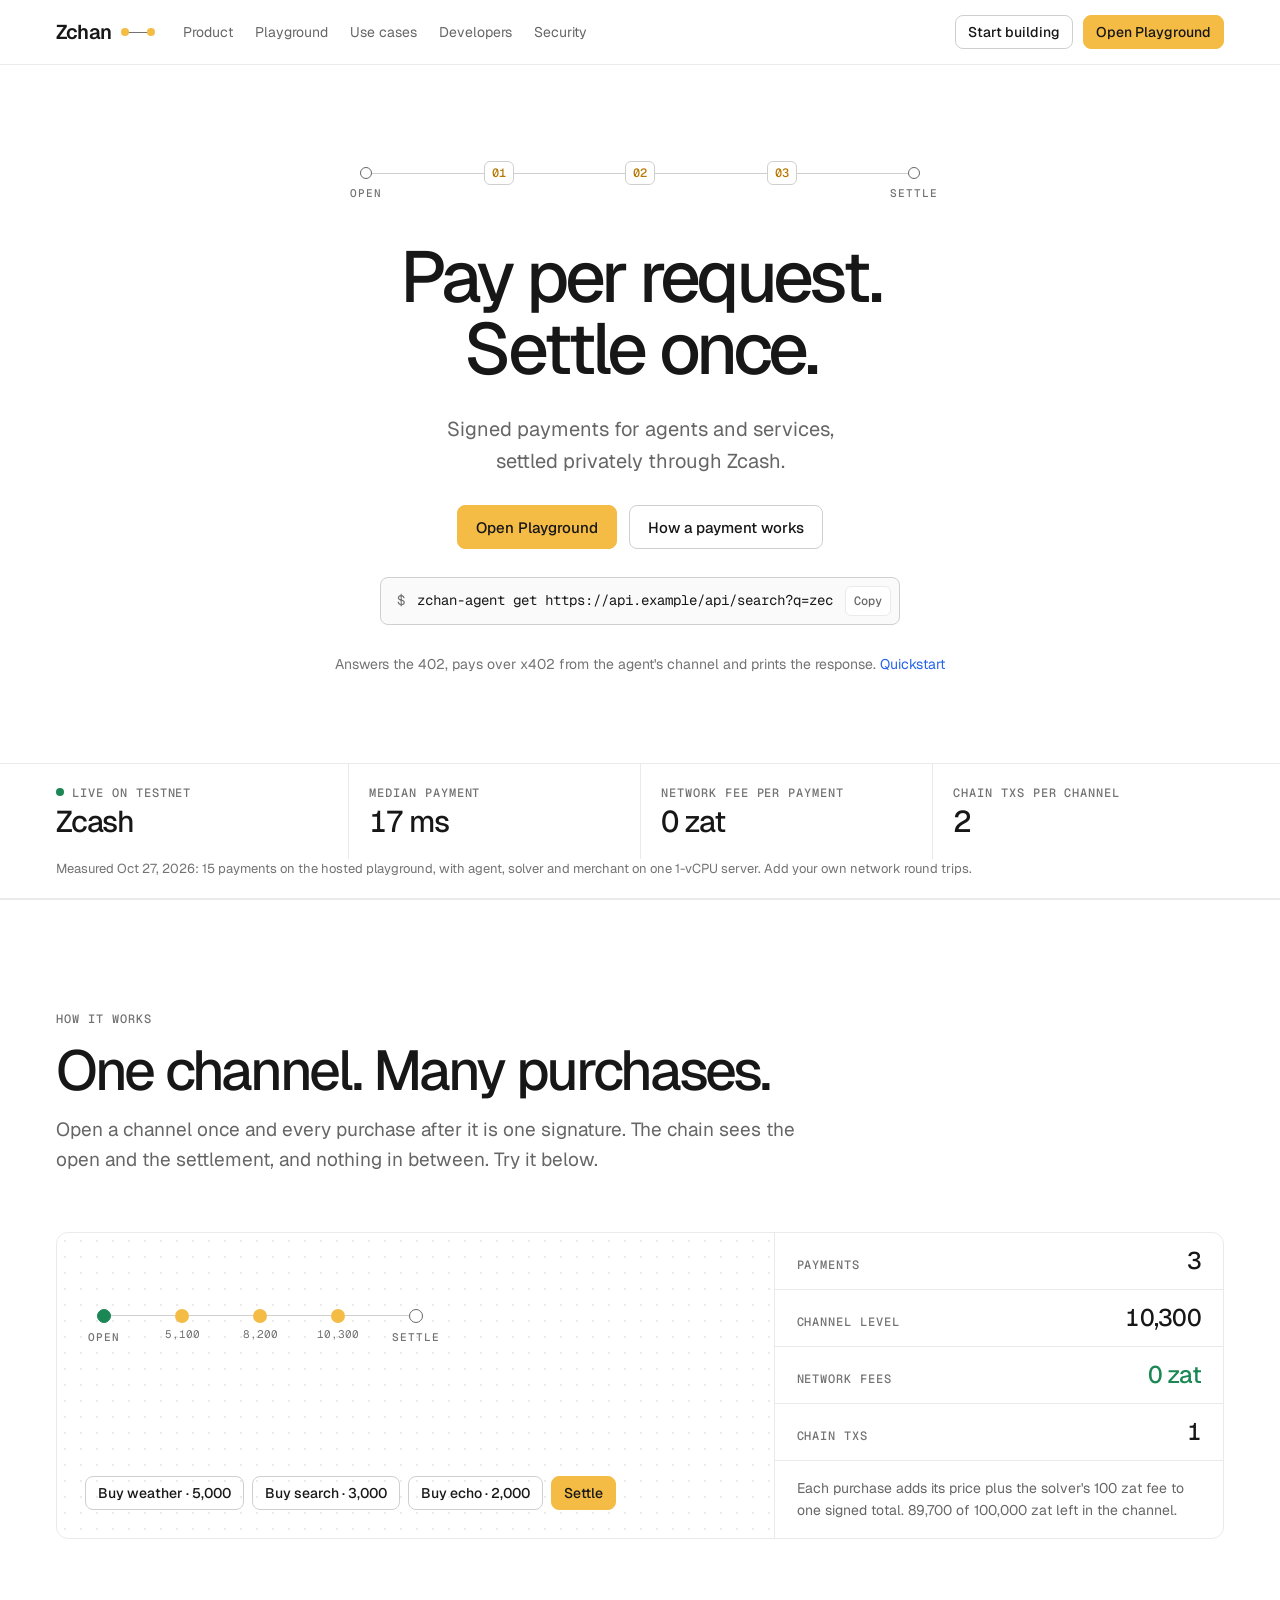
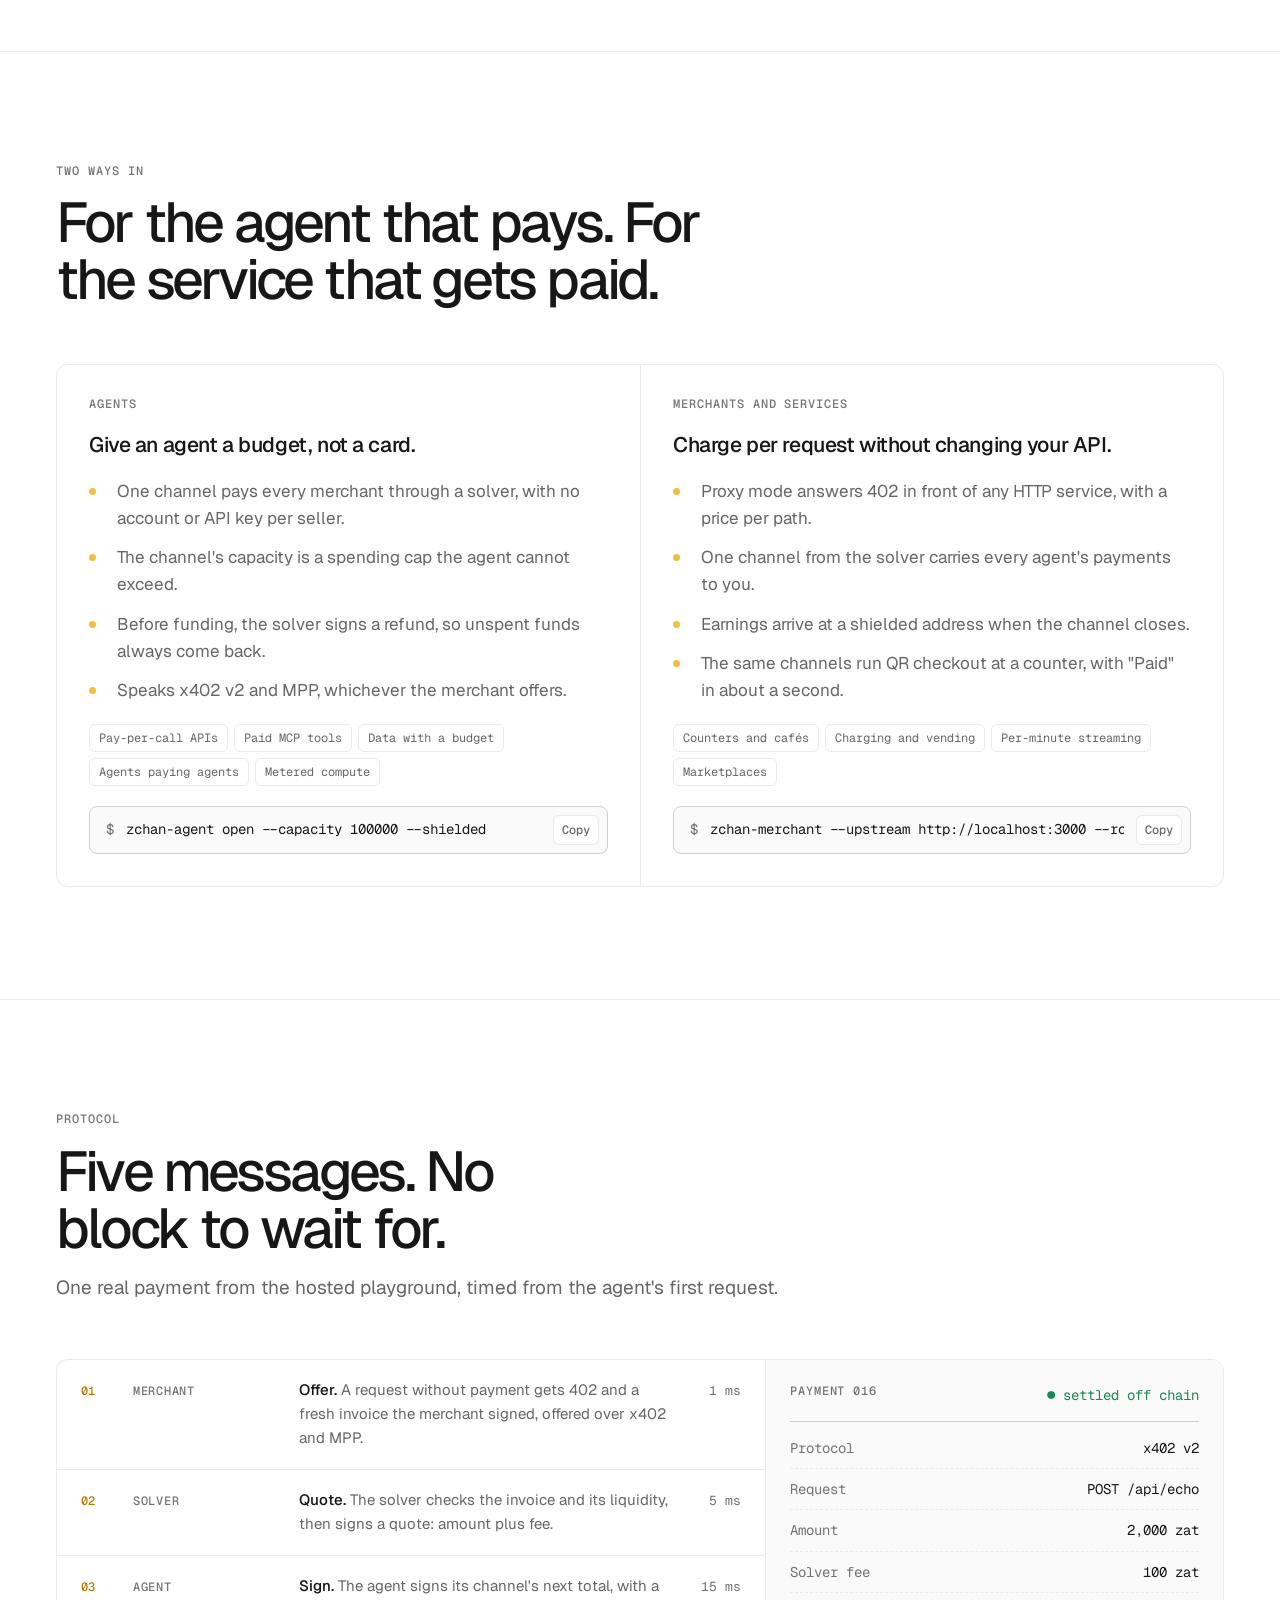
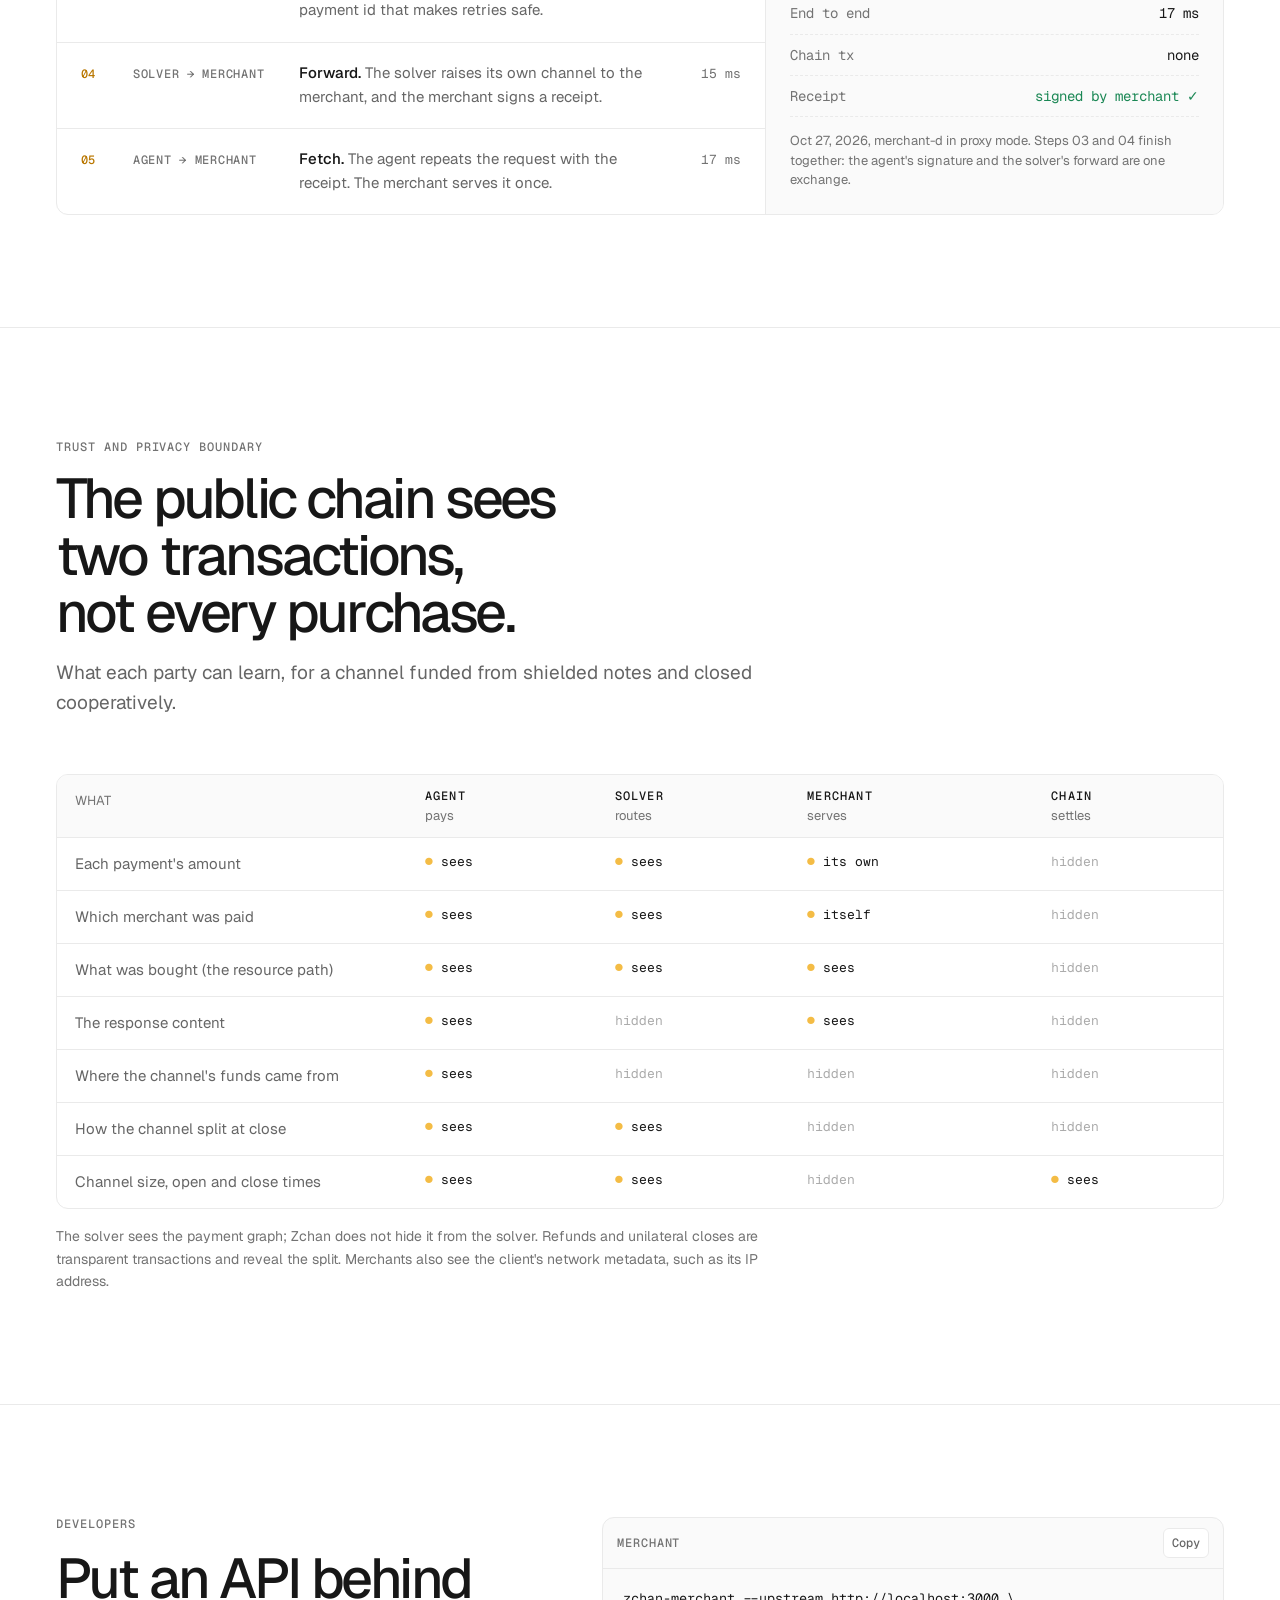
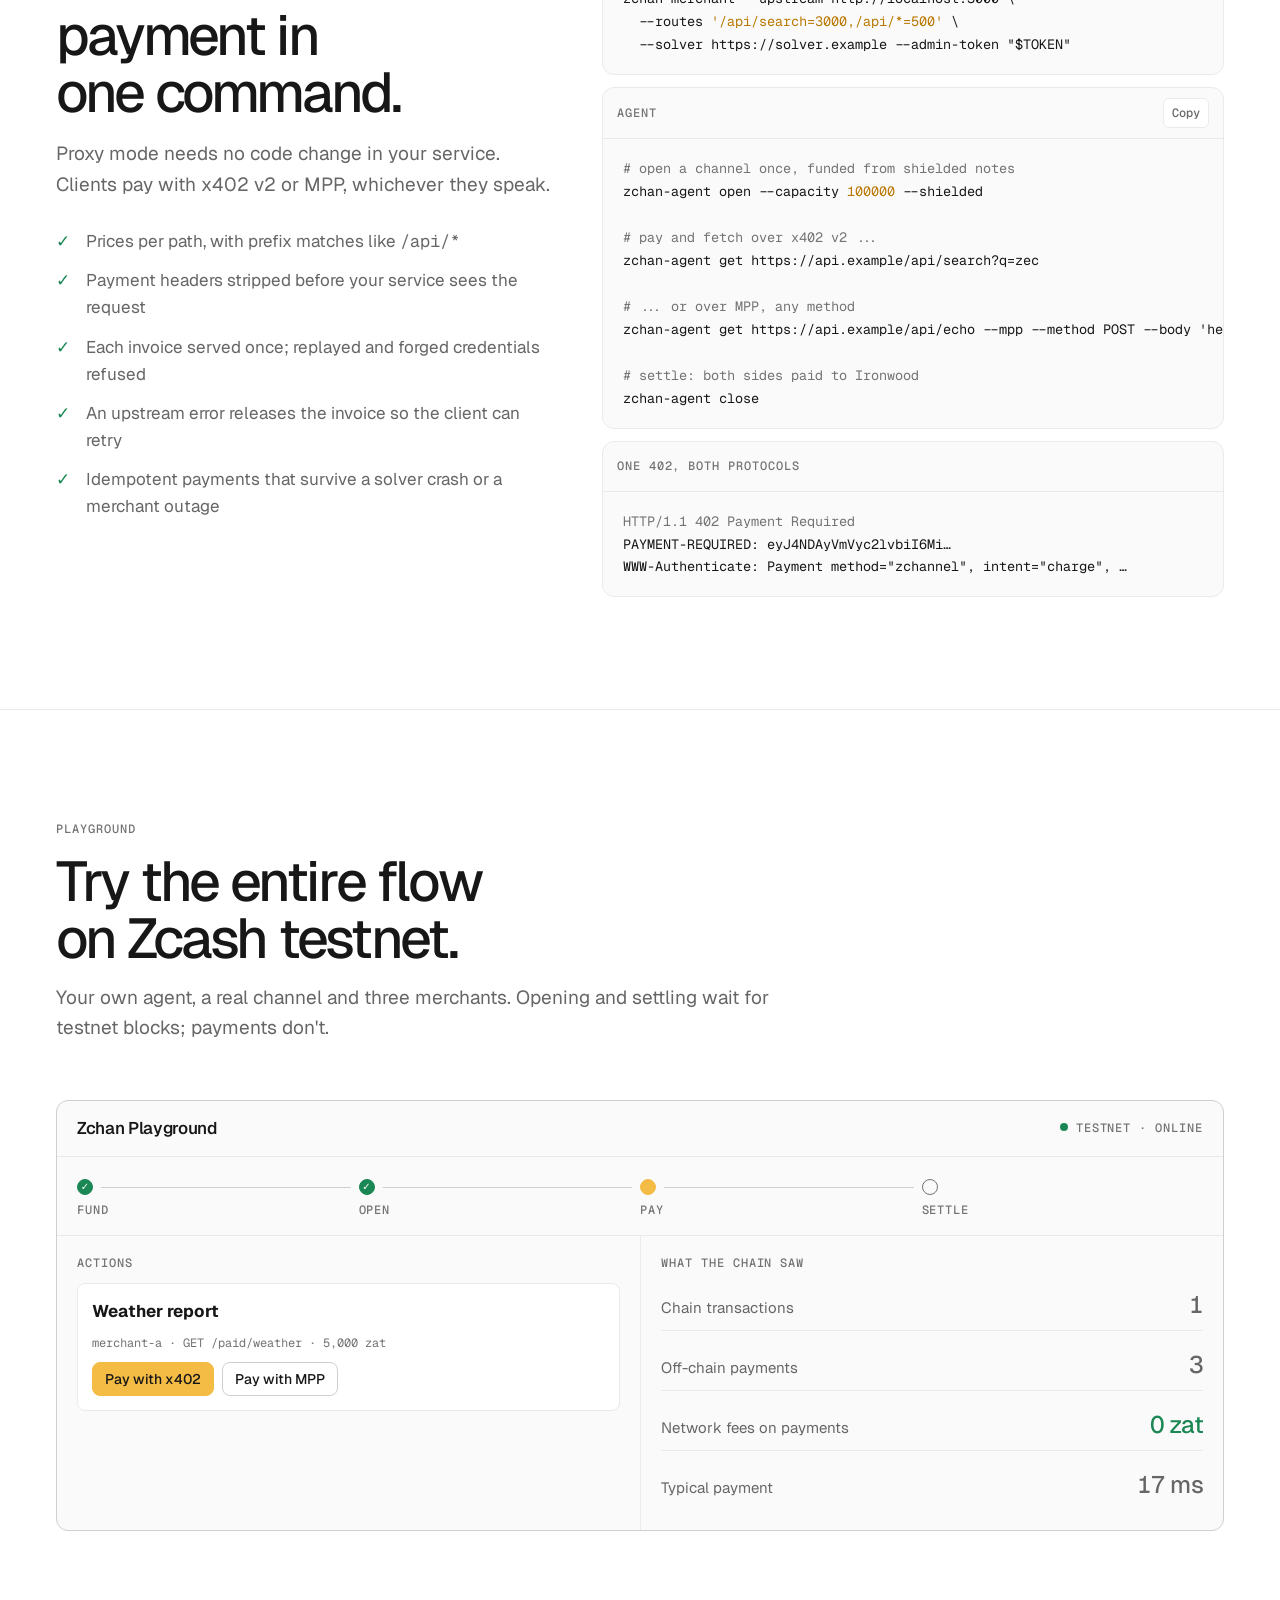
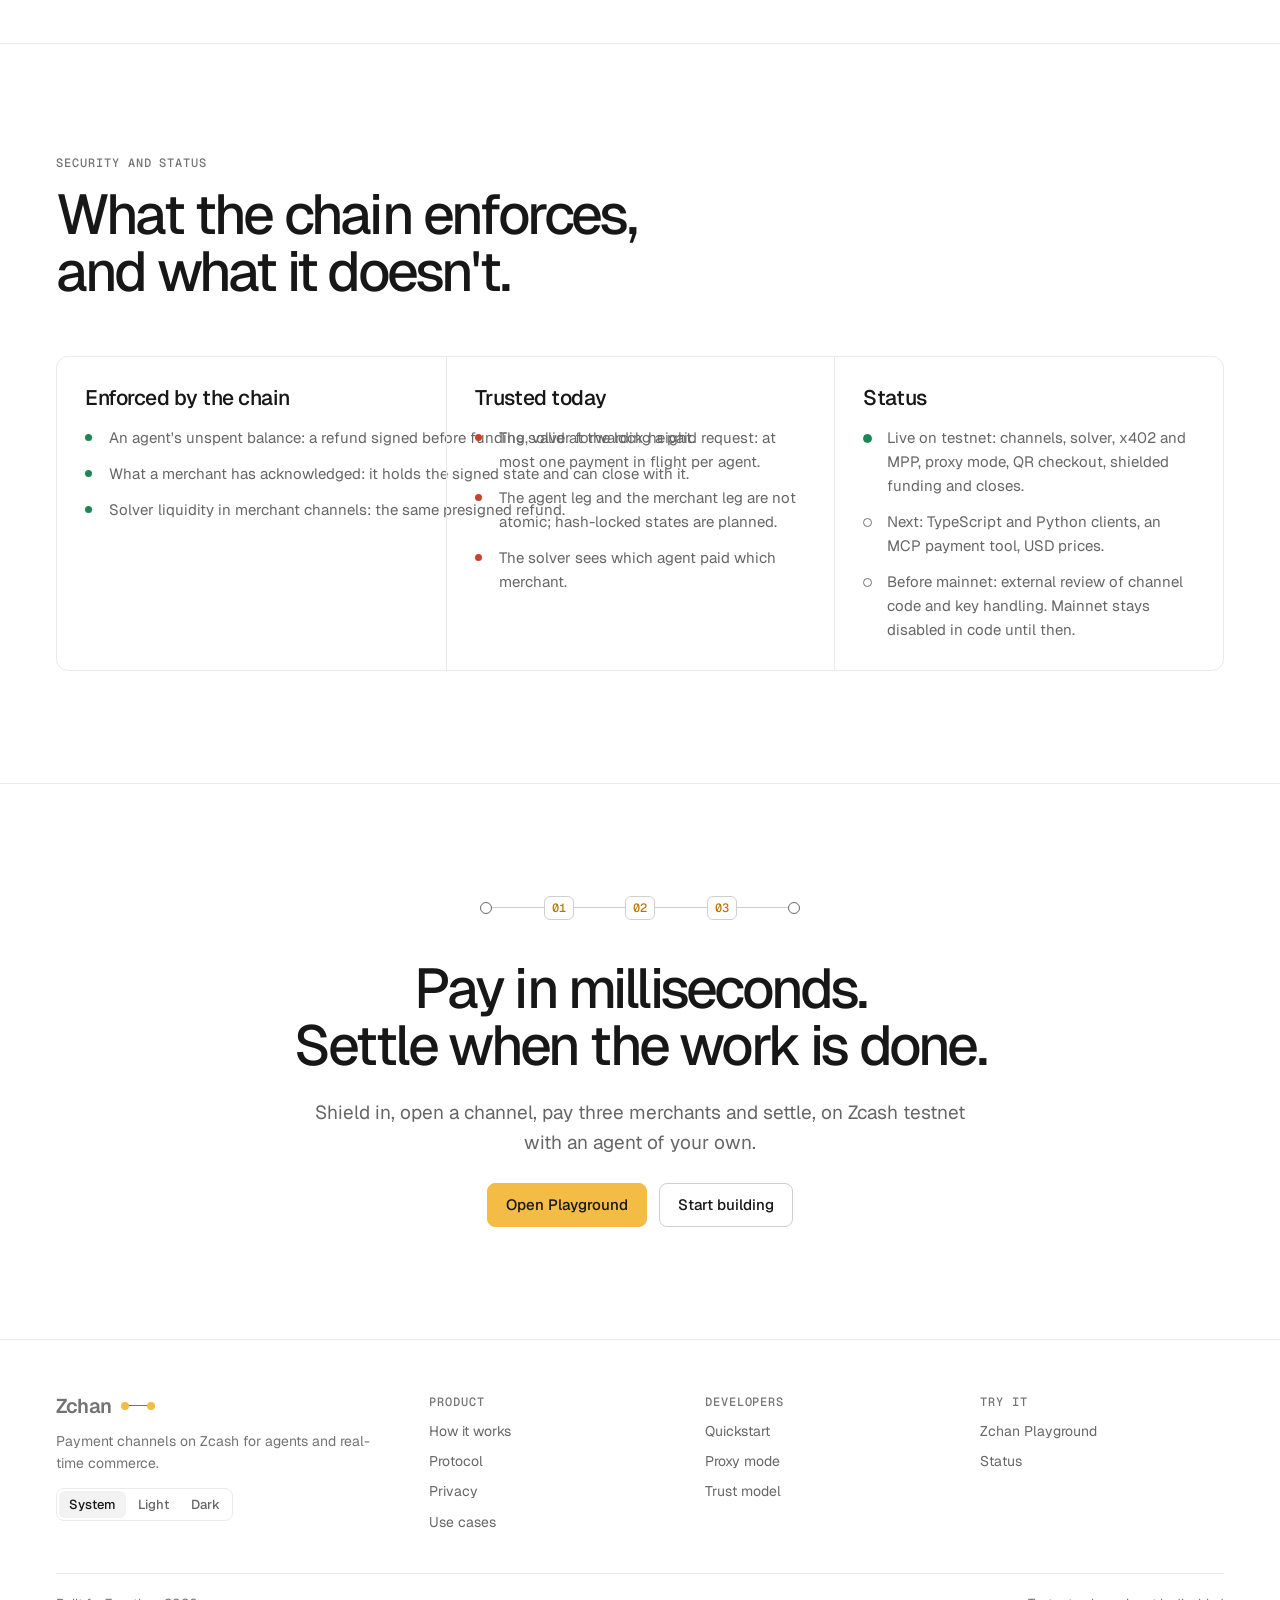
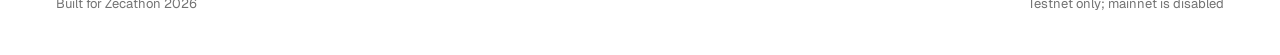
==== site/index.html @ 539d6580 "Visual System v2 for the landing page and the playground Monochrome ground with Geist and Geist Mono" ====
<!doctype html>
<html lang="en">
<meta charset="utf-8">
<meta name="viewport" content="width=device-width,initial-scale=1,viewport-fit=cover">
<title>Zchan</title>
<meta name="claude:viewport-fit-sides" content="cover">
<meta name="description" content="Zchan: signed payments for agents and services, settled privately through Zcash. Pay per request, settle once.">
<link rel="icon" href="data:image/svg+xml,%3Csvg xmlns='http://www.w3.org/2000/svg' viewBox='0 0 24 24'%3E%3Crect width='24' height='24' rx='5' fill='%23000'/%3E%3Cpath d='M5 6h14L5 18h14' fill='none' stroke='%23EDEDED' stroke-width='1.6' stroke-linejoin='round'/%3E%3Ccircle cx='5' cy='6' r='2.2' fill='%23F4BC45'/%3E%3Ccircle cx='19' cy='18' r='2.2' fill='%23F4BC45'/%3E%3C/svg%3E">
<link rel="preconnect" href="https://fonts.googleapis.com">
<link rel="preconnect" href="https://fonts.gstatic.com" crossorigin>
<link rel="stylesheet" href="https://fonts.googleapis.com/css2?family=Geist:wght@300..700&family=Geist+Mono:wght@400;500&display=swap">
<style>
/* Layout: one centered 1200px column on a 1px grid. Sections are connected bordered
   grids, not floating cards; the state rail (open, signed states, settle) recurs as
   the product graphic. Monochrome ground; gold marks signed states and the one action. */
:root {
  --bg: #000000; --raise: #0A0A0A; --card: #1F1F1F;
  --line: rgba(255,255,255,.14); --line-hi: rgba(255,255,255,.25);
  --fg: #EDEDED; --fg2: #A1A1A1; --fg3: #878787;
  --gold: #F4BC45; --gold-text: #F4BC45; --on-gold: #000000;
  --mint: #62D5A0; --blue: #4D8DFF; --coral: #F27D68;
  --sans: "Geist", ui-sans-serif, system-ui, -apple-system, "Segoe UI", sans-serif;
  --mono: "Geist Mono", ui-monospace, "SF Mono", Menlo, Consolas, monospace;
  color-scheme: dark;
}
@media (prefers-color-scheme: light) {
  :root:not([data-theme="dark"]) {
    --bg: #FFFFFF; --raise: #FAFAFA; --card: #F2F2F2; --line: #EAEAEA; --line-hi: #CFCFCF;
    --fg: #171717; --fg2: #666666; --fg3: #737373;
    --gold: #F4BC45; --gold-text: #B97700; --on-gold: #171717;
    --mint: #1A8754; --blue: #2563EB; --coral: #C8432B;
    color-scheme: light;
  }
}
:root[data-theme="light"] {
  --bg: #FFFFFF; --raise: #FAFAFA; --card: #F2F2F2; --line: #EAEAEA; --line-hi: #CFCFCF;
  --fg: #171717; --fg2: #666666; --fg3: #737373;
  --gold: #F4BC45; --gold-text: #B97700; --on-gold: #171717;
  --mint: #1A8754; --blue: #2563EB; --coral: #C8432B;
  color-scheme: light;
}

* { box-sizing: border-box; }
body { margin: 0; background: var(--bg); color: var(--fg); font: 17px/1.6 var(--sans); -webkit-font-smoothing: antialiased; }
body::before { content: ""; position: fixed; inset: 0 0 auto; height: env(safe-area-inset-top, 0px); z-index: 10; background: var(--bg); }
a { color: inherit; }
a:focus-visible, button:focus-visible, summary:focus-visible, [tabindex]:focus-visible { outline: 2px solid var(--blue); outline-offset: 2px; border-radius: 6px; }
p { margin: 0; }
h1, h2, h3 { margin: 0; font-weight: 480; text-wrap: balance; }
h1 { font-size: clamp(44px, 7.2vw, 72px); line-height: 1; letter-spacing: -0.055em; }
h2 { font-size: clamp(34px, 5vw, 56px); line-height: 1.02; letter-spacing: -0.05em; }
h3 { font-size: 21px; line-height: 1.25; letter-spacing: -0.02em; font-weight: 520; }
code { font-family: var(--mono); }
.label { font: 500 12px/1.2 var(--mono); letter-spacing: 0.08em; text-transform: uppercase; color: var(--fg3); }
.wrap { max-width: 1200px; margin: 0 auto; padding-left: max(16px, env(safe-area-inset-left, 0px)); padding-right: max(16px, env(safe-area-inset-right, 0px)); }
section { border-top: 1px solid var(--line); }
.band { padding-block: 112px; }
.head { display: grid; grid-template-columns: minmax(0, 1fr); gap: 16px; max-width: 760px; margin-bottom: 56px; }
.head p { color: var(--fg2); font-size: 19px; max-width: 62ch; }

/* Buttons */
.btn { display: inline-flex; align-items: center; justify-content: center; gap: 8px; height: 44px; padding: 0 18px; border-radius: 8px; border: 1px solid var(--line-hi); background: transparent; color: var(--fg); font: 500 15px/1 var(--sans); text-decoration: none; cursor: pointer; transition: border-color .12s, background-color .12s; white-space: nowrap; }
.btn:hover { border-color: var(--fg3); background: var(--raise); }
.btn:disabled { opacity: .4; cursor: not-allowed; }
.btn.primary { background: var(--gold); border-color: var(--gold); color: var(--on-gold); }
.btn.primary:hover { filter: brightness(1.06); background: var(--gold); }
.btn.sm { height: 34px; padding: 0 12px; font-size: 14px; }

/* Header */
header.top { position: sticky; top: env(safe-area-inset-top, 0px); z-index: 20; background: color-mix(in srgb, var(--bg) 88%, transparent); backdrop-filter: saturate(1.4) blur(10px); -webkit-backdrop-filter: saturate(1.4) blur(10px); border-bottom: 1px solid var(--line); }
header.top .wrap { display: flex; align-items: center; gap: 28px; height: 64px; }
.mark { display: inline-flex; align-items: center; gap: 10px; text-decoration: none; }
.mark b { font: 600 20px/1 var(--sans); letter-spacing: -0.04em; }
.glyph { display: inline-block; width: 34px; height: 10px; position: relative; }
.glyph::before { content: ""; position: absolute; left: 4px; right: 4px; top: 4.5px; height: 1px; background: var(--fg3); }
.glyph::after { content: ""; position: absolute; left: 0; top: 1px; width: 8px; height: 8px; border-radius: 50%; background: var(--gold); box-shadow: 26px 0 0 var(--gold); }
nav.links { display: flex; gap: 22px; font-size: 14px; }
nav.links a { color: var(--fg2); text-decoration: none; transition: color .12s; }
nav.links a:hover { color: var(--fg); }
.top .right { margin-left: auto; display: flex; gap: 10px; align-items: center; }
details.menu { display: none; position: relative; }
details.menu summary { list-style: none; cursor: pointer; height: 34px; padding: 0 12px; border: 1px solid var(--line-hi); border-radius: 8px; display: flex; align-items: center; font-size: 14px; }
details.menu summary::-webkit-details-marker { display: none; }
details.menu .panel { position: absolute; right: 0; top: 42px; width: min(260px, calc(100vw - 32px)); background: var(--raise); border: 1px solid var(--line-hi); border-radius: 12px; padding: 8px; display: grid; }
details.menu .panel a { padding: 10px 12px; border-radius: 6px; text-decoration: none; color: var(--fg); font-size: 15px; }
details.menu .panel a:hover { background: var(--card); }

/* State rail: the product graphic */
.rail { display: flex; align-items: center; width: 100%; max-width: 560px; margin: 0 auto; }
.rail .end { position: relative; width: 12px; height: 12px; flex: none; border-radius: 50%; border: 1px solid var(--fg2); background: var(--bg); }
.rail .end span { position: absolute; top: 20px; left: 50%; transform: translateX(-50%); font: 500 11px/1 var(--mono); letter-spacing: .1em; color: var(--fg3); }
.rail .seg { flex: 1; height: 1px; background: var(--line-hi); }
.rail .st { flex: none; font: 500 12px/1 var(--mono); color: var(--gold-text); border: 1px solid var(--line-hi); border-radius: 6px; padding: 5px 7px; background: var(--bg); }
.rail.live .st { animation: lit 3.6s infinite; }
.rail.live .st:nth-of-type(2) { animation-delay: .6s; }
.rail.live .st:nth-of-type(3) { animation-delay: 1.2s; }
@keyframes lit {
  0%, 4% { color: var(--fg3); border-color: var(--line); background: var(--bg); }
  9%, 22% { color: var(--on-gold); border-color: var(--gold); background: var(--gold); }
  32%, 100% { color: var(--gold-text); border-color: var(--line-hi); background: var(--bg); }
}

/* Hero */
.hero { border-top: 0; padding-block: 96px 88px; text-align: center; }
.hero .wrap { display: grid; grid-template-columns: minmax(0, 1fr); gap: 28px; justify-items: center; }
.hero .rail { margin-bottom: 28px; }
.hero .sub { font-size: 20px; color: var(--fg2); max-width: 34ch; }
.cta { display: flex; gap: 12px; flex-wrap: wrap; justify-content: center; }
.cmd { display: flex; align-items: center; gap: 12px; max-width: 100%; min-width: 0; border: 1px solid var(--line-hi); border-radius: 8px; padding: 8px 8px 8px 16px; background: var(--raise); font: 14px/1.4 var(--mono); }
.cmd .p { color: var(--fg3); }
.cmd code { overflow-x: auto; white-space: nowrap; min-width: 0; flex: 1; text-align: left; scrollbar-width: none; }
.copy { flex: none; height: 30px; min-width: 30px; padding: 0 8px; border-radius: 6px; border: 1px solid var(--line); background: var(--bg); color: var(--fg2); font: 500 12px/1 var(--mono); cursor: pointer; transition: color .12s, border-color .12s; }
.copy:hover { color: var(--fg); border-color: var(--line-hi); }
.copy.done { color: var(--mint); border-color: var(--mint); }
.cmd-note { font-size: 14px; color: var(--fg3); }
.cmd-note a { color: var(--blue); text-decoration: none; }

/* Evidence strip */
.evidence { border-top: 1px solid var(--line); border-bottom: 1px solid var(--line); }
.evidence .grid { display: grid; grid-template-columns: repeat(4, minmax(0, 1fr)); }
.evidence .cell { padding: 22px 20px; border-left: 1px solid var(--line); display: grid; gap: 6px; align-content: start; }
.evidence .cell:first-child { border-left: 0; padding-left: 0; }
.evidence .v { font: 480 30px/1 var(--sans); letter-spacing: -0.04em; font-variant-numeric: tabular-nums; }
.dot { display: inline-block; width: 8px; height: 8px; border-radius: 50%; background: var(--mint); margin-right: 8px; vertical-align: 1px; }
.evidence .foot { font-size: 13px; color: var(--fg3); padding-block: 0 18px; }

/* One channel. Many purchases. */
.lab { display: grid; grid-template-columns: minmax(0, 1.6fr) minmax(0, 1fr); border: 1px solid var(--line); border-radius: 12px; overflow: hidden; }
.lab .stage { padding: 28px; display: grid; grid-template-columns: minmax(0, 1fr); gap: 24px; align-content: space-between; border-right: 1px solid var(--line); min-width: 0; background-image: radial-gradient(var(--line) 1px, transparent 1px); background-size: 16px 16px; }
.track { overflow-x: auto; padding: 48px 12px 56px; }
.chain { display: flex; align-items: center; min-width: max-content; }
.chain .end { position: relative; width: 14px; height: 14px; border-radius: 50%; border: 1px solid var(--fg2); background: var(--bg); flex: none; }
.chain .end.on { border-color: var(--mint); background: var(--mint); }
.chain .end small { position: absolute; top: 22px; left: 50%; transform: translateX(-50%); font: 500 11px/1 var(--mono); letter-spacing: .08em; color: var(--fg3); white-space: nowrap; }
.chain .seg { width: 64px; height: 1px; background: var(--line-hi); flex: none; transition: height .4s, background-color .4s; }
.chain .node { position: relative; flex: none; width: 14px; height: 14px; border-radius: 50%; background: var(--gold); animation: pop .18s ease-out; }
.chain .node small { position: absolute; top: 20px; left: 50%; transform: translateX(-50%); font: 11px/1 var(--mono); color: var(--fg3); white-space: nowrap; font-variant-numeric: tabular-nums; }
.chain.settled .node { background: var(--mint); width: 6px; height: 6px; }
.chain.settled .node small { display: none; }
.chain.settled .seg { width: 20px; height: 3px; background: var(--mint); }
@keyframes pop { from { transform: scale(.2); } to { transform: scale(1); } }
.buy { display: flex; gap: 8px; flex-wrap: wrap; }
.lab .side { display: grid; align-content: start; }
.stat { display: flex; justify-content: space-between; align-items: baseline; gap: 12px; padding: 16px 22px; border-bottom: 1px solid var(--line); }
.stat .v { font: 480 24px/1 var(--sans); letter-spacing: -0.03em; font-variant-numeric: tabular-nums; }
.stat .v.good { color: var(--mint); }
.lab .note { padding: 16px 22px; font-size: 14px; color: var(--fg2); }

/* Entry paths */
.paths { display: grid; grid-template-columns: repeat(2, minmax(0, 1fr)); border: 1px solid var(--line); border-radius: 12px; overflow: hidden; }
.path { padding: 32px; display: grid; grid-template-columns: minmax(0, 1fr); gap: 20px; align-content: start; min-width: 0; }
.path + .path { border-left: 1px solid var(--line); }
.path ul { margin: 0; padding: 0; list-style: none; display: grid; gap: 12px; color: var(--fg2); }
.path li { display: grid; grid-template-columns: 18px minmax(0, 1fr); gap: 10px; }
.path li::before { content: ""; width: 7px; height: 7px; margin-top: 10px; border-radius: 50%; background: var(--gold); }
.chips { display: flex; flex-wrap: wrap; gap: 6px; }
.chip { font: 12px/1 var(--mono); color: var(--fg2); border: 1px solid var(--line); border-radius: 6px; padding: 7px 9px; }
.cmd.block { width: 100%; }

/* Protocol */
.proto { display: grid; grid-template-columns: minmax(0, 1.55fr) minmax(0, 1fr); border: 1px solid var(--line); border-radius: 12px; overflow: hidden; }
.steps { display: grid; border-right: 1px solid var(--line); }
.step { display: grid; grid-template-columns: 36px 150px minmax(0, 1fr) 56px; gap: 16px; align-items: baseline; padding: 18px 24px; border-bottom: 1px solid var(--line); }
.step:last-child { border-bottom: 0; }
.step .n { font: 500 12px/1 var(--mono); color: var(--gold-text); }
.step .who { font: 500 12px/1.3 var(--mono); color: var(--fg3); text-transform: uppercase; letter-spacing: .06em; }
.step p { color: var(--fg2); font-size: 15px; }
.step p b { color: var(--fg); font-weight: 520; }
.step .t { font: 13px/1 var(--mono); color: var(--fg3); text-align: right; font-variant-numeric: tabular-nums; }
.proof { padding: 24px; display: grid; align-content: start; font-family: var(--mono); font-size: 14px; background: var(--raise); }
.proof .ph { display: flex; justify-content: space-between; gap: 12px; padding-bottom: 14px; border-bottom: 1px solid var(--line-hi); margin-bottom: 6px; }
.proof .r { display: flex; justify-content: space-between; gap: 16px; padding: 9px 0; border-bottom: 1px dashed var(--line); }
.proof .r span:first-child { color: var(--fg3); }
.proof .r span:last-child { text-align: right; }
.ok { color: var(--mint); }
.proof .cap { margin-top: 14px; font: 13px/1.5 var(--sans); color: var(--fg3); }

/* Trust boundary */
.boundary { overflow-x: auto; border: 1px solid var(--line); border-radius: 12px; }
.boundary table { width: 100%; min-width: 720px; border-collapse: collapse; font-size: 15px; }
.boundary th, .boundary td { padding: 14px 18px; border-bottom: 1px solid var(--line); text-align: left; vertical-align: top; }
.boundary thead th { font: 500 12px/1.2 var(--mono); letter-spacing: .1em; color: var(--fg); background: var(--raise); }
.boundary thead th span { display: block; margin-top: 4px; letter-spacing: 0; color: var(--fg3); font: 400 13px/1.2 var(--sans); }
.boundary tbody tr:last-child > * { border-bottom: 0; }
.boundary tbody th { font-weight: 400; color: var(--fg2); width: 30%; }
.boundary td { font-family: var(--mono); font-size: 13px; }
.boundary td.y { color: var(--fg); }
.boundary td.y::before { content: "● "; color: var(--gold); }
.boundary td.n { color: var(--fg3); opacity: .6; }
.boundary-note { margin-top: 16px; font-size: 14px; color: var(--fg3); max-width: 80ch; }

/* Developers */
.dev { display: grid; grid-template-columns: minmax(0, 1fr) minmax(0, 1.25fr); gap: 48px; align-items: start; }
.dev .intro { display: grid; grid-template-columns: minmax(0, 1fr); gap: 18px; align-content: start; min-width: 0; }
.dev .intro > p { color: var(--fg2); font-size: 19px; }
.checks { display: grid; gap: 12px; margin-top: 10px; color: var(--fg2); }
.checks div { display: grid; grid-template-columns: 20px minmax(0, 1fr); gap: 10px; }
.checks div::before { content: "✓"; color: var(--mint); }
.term { border: 1px solid var(--line); border-radius: 12px; overflow: hidden; background: var(--raise); min-width: 0; }
.term .tl { display: flex; justify-content: space-between; align-items: center; gap: 12px; padding: 10px 14px; border-bottom: 1px solid var(--line); min-height: 50px; }
.term pre { margin: 0; padding: 18px 20px; overflow-x: auto; font: 13.5px/1.7 var(--mono); }
.term .c { color: var(--fg3); }
.term .g { color: var(--gold-text); }
.term + .term { margin-top: 12px; }

/* Playground preview */
.instrument { border: 1px solid var(--line-hi); border-radius: 12px; overflow: hidden; background: var(--raise); }
.instrument .bar { display: flex; justify-content: space-between; align-items: center; gap: 12px; padding: 14px 20px; border-bottom: 1px solid var(--line); flex-wrap: wrap; }
.instrument .bar b { font-weight: 560; letter-spacing: -0.02em; }
.progress { display: grid; grid-template-columns: repeat(4, minmax(0, 1fr)); padding: 22px 20px 18px; border-bottom: 1px solid var(--line); }
.progress div { display: grid; gap: 8px; justify-items: start; position: relative; }
.progress div::after { content: ""; position: absolute; left: 24px; right: 8px; top: 8px; height: 1px; background: var(--line-hi); }
.progress div:last-child::after { display: none; }
.progress i { width: 16px; height: 16px; border-radius: 50%; border: 1px solid var(--fg3); font-style: normal; font-size: 10px; line-height: 14px; text-align: center; }
.progress .d i { background: var(--mint); border-color: var(--mint); color: var(--bg); }
.progress .a i { background: var(--gold); border-color: var(--gold); }
.panes { display: grid; grid-template-columns: repeat(2, minmax(0, 1fr)); }
.pane { padding: 20px; display: grid; gap: 12px; align-content: start; min-width: 0; }
.pane + .pane { border-left: 1px solid var(--line); }
.pane .stat { padding: 10px 0; font-size: 15px; color: var(--fg2); }
.pane .stat:last-child { border-bottom: 0; }
.api { border: 1px solid var(--line); border-radius: 8px; padding: 14px; display: grid; gap: 10px; background: var(--bg); }
.api .m { font: 12px/1.4 var(--mono); color: var(--fg3); }

/* Security and status */
.sec { display: grid; grid-template-columns: repeat(3, minmax(0, 1fr)); border: 1px solid var(--line); border-radius: 12px; overflow: hidden; }
.sec .col { padding: 28px; display: grid; gap: 14px; align-content: start; }
.sec .col + .col { border-left: 1px solid var(--line); }
.sec ul { margin: 0; padding: 0; list-style: none; display: grid; gap: 12px; color: var(--fg2); font-size: 15px; }
.sec li { display: grid; grid-template-columns: 16px minmax(0, 1fr); gap: 8px; }
.sec li::before { content: ""; width: 7px; height: 7px; margin-top: 8px; border-radius: 50%; }
.sec .chain li::before { background: var(--mint); }
.sec .trust li::before { background: var(--coral); }
.sec .road li::before { border: 1px solid var(--fg3); }
.sec .road li.live::before { background: var(--mint); border-color: var(--mint); }

/* Final call to action */
.final { text-align: center; }
.final .wrap { display: grid; grid-template-columns: minmax(0, 1fr); justify-items: center; gap: 24px; }
.final .rail { max-width: 320px; margin-bottom: 16px; }
.final p { color: var(--fg2); font-size: 19px; max-width: 52ch; }

/* Footer */
footer { border-top: 1px solid var(--line); padding-block: 56px 40px; }
footer .cols { display: grid; grid-template-columns: 1.4fr repeat(3, minmax(0, 1fr)); gap: 32px; }
footer h4 { margin: 0 0 12px; font: 500 12px/1 var(--mono); letter-spacing: .08em; text-transform: uppercase; color: var(--fg3); }
footer ul { margin: 0; padding: 0; list-style: none; display: grid; gap: 8px; font-size: 14px; }
footer ul a { color: var(--fg2); text-decoration: none; }
footer ul a:hover { color: var(--fg); }
footer .about { display: grid; gap: 14px; color: var(--fg3); font-size: 14px; align-content: start; }
.theme { display: inline-flex; border: 1px solid var(--line); border-radius: 8px; padding: 2px; gap: 2px; width: max-content; }
.theme button { border: 0; background: transparent; color: var(--fg2); font: 500 13px/1 var(--sans); padding: 7px 10px; border-radius: 6px; cursor: pointer; }
.theme button[aria-pressed="true"] { background: var(--card); color: var(--fg); }
footer .base { margin-top: 40px; padding-top: 20px; border-top: 1px solid var(--line); display: flex; justify-content: space-between; gap: 12px; flex-wrap: wrap; font-size: 13px; color: var(--fg3); }

@media (max-width: 960px) {
  nav.links, .top .right .btn:not(.primary) { display: none; }
  details.menu { display: block; }
  .lab, .proto, .dev, .paths, .sec, .panes { grid-template-columns: minmax(0, 1fr); }
  .lab .stage, .steps { border-right: 0; border-bottom: 1px solid var(--line); }
  .path + .path, .sec .col + .col, .pane + .pane { border-left: 0; border-top: 1px solid var(--line); }
  .evidence .grid { grid-template-columns: repeat(2, minmax(0, 1fr)); }
  .evidence .cell:nth-child(3) { border-left: 0; padding-left: 0; }
  .evidence .cell:nth-child(n+3) { border-top: 1px solid var(--line); }
  footer .cols { grid-template-columns: repeat(2, minmax(0, 1fr)); }
  footer .about { grid-column: 1 / -1; }
}
@media (max-width: 600px) {
  body { font-size: 16px; }
  .band { padding-block: 72px; }
  .hero { padding-block: 64px 56px; }
  .hero .sub, .head p, .final p, .dev .intro > p { font-size: 17px; }
  .step { grid-template-columns: 28px minmax(0, 1fr) 48px; gap: 6px 12px; padding: 16px 18px; }
  .step .n { grid-column: 1; grid-row: 1; }
  .step .who { grid-column: 2; grid-row: 1; }
  .step .t { grid-column: 3; grid-row: 1; }
  .step p { grid-column: 2 / 4; grid-row: 2; }
  .path, .sec .col { padding: 24px; }
  .lab .stage { padding: 20px; }
}
@media (prefers-reduced-motion: reduce) {
  *, *::before, *::after { animation: none !important; transition: none !important; }
}
</style>

<header class="top">
  <div class="wrap">
    <a class="mark" href="#top" aria-label="Zchan home"><b>Zchan</b><span class="glyph" aria-hidden="true"></span></a>
    <nav class="links" aria-label="Sections">
      <a href="#product">Product</a>
      <a href="https://165-22-48-127.sslip.io/play">Playground</a>
      <a href="#use-cases">Use cases</a>
      <a href="#developers">Developers</a>
      <a href="#security">Security</a>
    </nav>
    <div class="right">
      <a class="btn sm" href="#developers">Start building</a>
      <a class="btn sm primary" href="https://165-22-48-127.sslip.io/play">Open Playground</a>
      <details class="menu">
        <summary aria-label="Menu">Menu</summary>
        <div class="panel">
          <a href="#product">Product</a>
          <a href="https://165-22-48-127.sslip.io/play">Playground</a>
          <a href="#use-cases">Use cases</a>
          <a href="#developers">Developers</a>
          <a href="#security">Security</a>
        </div>
      </details>
    </div>
  </div>
</header>

<main id="top">
  <section class="hero">
    <div class="wrap">
      <div class="rail live" aria-hidden="true">
        <span class="end"><span>OPEN</span></span><span class="seg"></span>
        <span class="st">01</span><span class="seg"></span>
        <span class="st">02</span><span class="seg"></span>
        <span class="st">03</span><span class="seg"></span>
        <span class="end"><span>SETTLE</span></span>
      </div>
      <h1>Pay per request.<br>Settle once.</h1>
      <p class="sub">Signed payments for agents and services, settled privately through Zcash.</p>
      <div class="cta">
        <a class="btn primary" href="https://165-22-48-127.sslip.io/play">Open Playground</a>
        <a class="btn" href="#protocol">How a payment works</a>
      </div>
      <div class="cmd"><span class="p">$</span><code id="c-hero">zchan-agent get https://api.example/api/search?q=zec</code><button class="copy" data-copy="c-hero" aria-label="Copy command">Copy</button></div>
      <p class="cmd-note">Answers the 402, pays over x402 from the agent's channel and prints the response. <a href="#developers">Quickstart</a></p>
    </div>
  </section>

  <div class="evidence" aria-label="Measured on Zcash testnet">
    <div class="wrap">
      <div class="grid">
        <div class="cell"><span class="label"><span class="dot"></span>Live on testnet</span><span class="v">Zcash</span></div>
        <div class="cell"><span class="label">Median payment</span><span class="v">17 ms</span></div>
        <div class="cell"><span class="label">Network fee per payment</span><span class="v">0 zat</span></div>
        <div class="cell"><span class="label">Chain txs per channel</span><span class="v">2</span></div>
      </div>
      <p class="foot">Measured Oct 27, 2026: 15 payments on the hosted playground, with agent, solver and merchant on one 1-vCPU server. Add your own network round trips.</p>
    </div>
  </div>

  <section class="band" id="product">
    <div class="wrap">
      <div class="head">
        <span class="label">How it works</span>
        <h2>One channel. Many purchases.</h2>
        <p>Open a channel once and every purchase after it is one signature. The chain sees the open and the settlement, and nothing in between. Try it below.</p>
      </div>
      <div class="lab">
        <div class="stage">
          <div class="track"><div class="chain" id="chain" aria-hidden="true"></div></div>
          <div class="buy" id="buy">
            <button class="btn sm" id="buy-weather" data-amt="5000">Buy weather · 5,000</button>
            <button class="btn sm" id="buy-search" data-amt="3000">Buy search · 3,000</button>
            <button class="btn sm" id="buy-echo" data-amt="2000">Buy echo · 2,000</button>
            <button class="btn sm primary" id="settle">Settle</button>
          </div>
        </div>
        <div class="side" aria-live="polite">
          <div class="stat"><span class="label">Payments</span><span class="v" id="s-pay">3</span></div>
          <div class="stat"><span class="label">Channel level</span><span class="v" id="s-lvl">10,300</span></div>
          <div class="stat"><span class="label">Network fees</span><span class="v good">0 zat</span></div>
          <div class="stat"><span class="label">Chain txs</span><span class="v" id="s-tx">1</span></div>
          <p class="note" id="s-note">Each purchase adds its price plus the solver's 100 zat fee to one signed total.</p>
        </div>
      </div>
    </div>
  </section>

  <section class="band" id="use-cases">
    <div class="wrap">
      <div class="head">
        <span class="label">Two ways in</span>
        <h2>For the agent that pays. For the service that gets paid.</h2>
      </div>
      <div class="paths">
        <div class="path">
          <span class="label">Agents</span>
          <h3>Give an agent a budget, not a card.</h3>
          <ul>
            <li><span>One channel pays every merchant through a solver, with no account or API key per seller.</span></li>
            <li><span>The channel's capacity is a spending cap the agent cannot exceed.</span></li>
            <li><span>Before funding, the solver signs a refund, so unspent funds always come back.</span></li>
            <li><span>Speaks x402 v2 and MPP, whichever the merchant offers.</span></li>
          </ul>
          <div class="chips"><span class="chip">Pay-per-call APIs</span><span class="chip">Paid MCP tools</span><span class="chip">Data with a budget</span><span class="chip">Agents paying agents</span><span class="chip">Metered compute</span></div>
          <div class="cmd block"><span class="p">$</span><code id="c-open">zchan-agent open --capacity 100000 --shielded</code><button class="copy" data-copy="c-open" aria-label="Copy command">Copy</button></div>
        </div>
        <div class="path">
          <span class="label">Merchants and services</span>
          <h3>Charge per request without changing your API.</h3>
          <ul>
            <li><span>Proxy mode answers 402 in front of any HTTP service, with a price per path.</span></li>
            <li><span>One channel from the solver carries every agent's payments to you.</span></li>
            <li><span>Earnings arrive at a shielded address when the channel closes.</span></li>
            <li><span>The same channels run QR checkout at a counter, with "Paid" in about a second.</span></li>
          </ul>
          <div class="chips"><span class="chip">Counters and cafés</span><span class="chip">Charging and vending</span><span class="chip">Per-minute streaming</span><span class="chip">Marketplaces</span></div>
          <div class="cmd block"><span class="p">$</span><code id="c-proxy">zchan-merchant --upstream http://localhost:3000 --routes '/api/*=500'</code><button class="copy" data-copy="c-proxy" aria-label="Copy command">Copy</button></div>
        </div>
      </div>
    </div>
  </section>

  <section class="band" id="protocol">
    <div class="wrap">
      <div class="head">
        <span class="label">Protocol</span>
        <h2>Five messages. No block to wait for.</h2>
        <p>One real payment from the hosted playground, timed from the agent's first request.</p>
      </div>
      <div class="proto">
        <div class="steps">
          <div class="step"><span class="n">01</span><span class="who">Merchant</span><p><b>Offer.</b> A request without payment gets 402 and a fresh invoice the merchant signed, offered over x402 and MPP.</p><span class="t">1 ms</span></div>
          <div class="step"><span class="n">02</span><span class="who">Solver</span><p><b>Quote.</b> The solver checks the invoice and its liquidity, then signs a quote: amount plus fee.</p><span class="t">5 ms</span></div>
          <div class="step"><span class="n">03</span><span class="who">Agent</span><p><b>Sign.</b> The agent signs its channel's next total, with a payment id that makes retries safe.</p><span class="t">15 ms</span></div>
          <div class="step"><span class="n">04</span><span class="who">Solver → merchant</span><p><b>Forward.</b> The solver raises its own channel to the merchant, and the merchant signs a receipt.</p><span class="t">15 ms</span></div>
          <div class="step"><span class="n">05</span><span class="who">Agent → merchant</span><p><b>Fetch.</b> The agent repeats the request with the receipt. The merchant serves it once.</p><span class="t">17 ms</span></div>
        </div>
        <div class="proof">
          <div class="ph"><span class="label">Payment 016</span><span class="ok">● settled off chain</span></div>
          <div class="r"><span>Protocol</span><span>x402 v2</span></div>
          <div class="r"><span>Request</span><span>POST /api/echo</span></div>
          <div class="r"><span>Amount</span><span>2,000 zat</span></div>
          <div class="r"><span>Solver fee</span><span>100 zat</span></div>
          <div class="r"><span>End to end</span><span>17 ms</span></div>
          <div class="r"><span>Chain tx</span><span>none</span></div>
          <div class="r"><span>Receipt</span><span class="ok">signed by merchant ✓</span></div>
          <p class="cap">Oct 27, 2026, merchant-d in proxy mode. Steps 03 and 04 finish together: the agent's signature and the solver's forward are one exchange.</p>
        </div>
      </div>
    </div>
  </section>

  <section class="band" id="privacy">
    <div class="wrap">
      <div class="head">
        <span class="label">Trust and privacy boundary</span>
        <h2>The public chain sees two transactions, not every purchase.</h2>
        <p>What each party can learn, for a channel funded from shielded notes and closed cooperatively.</p>
      </div>
      <div class="boundary" role="region" aria-label="What each party can see" tabindex="0">
        <table>
          <thead>
            <tr><th scope="col"><span class="label">What</span></th><th scope="col">AGENT<span>pays</span></th><th scope="col">SOLVER<span>routes</span></th><th scope="col">MERCHANT<span>serves</span></th><th scope="col">CHAIN<span>settles</span></th></tr>
          </thead>
          <tbody>
            <tr><th scope="row">Each payment's amount</th><td class="y">sees</td><td class="y">sees</td><td class="y">its own</td><td class="n">hidden</td></tr>
            <tr><th scope="row">Which merchant was paid</th><td class="y">sees</td><td class="y">sees</td><td class="y">itself</td><td class="n">hidden</td></tr>
            <tr><th scope="row">What was bought (the resource path)</th><td class="y">sees</td><td class="y">sees</td><td class="y">sees</td><td class="n">hidden</td></tr>
            <tr><th scope="row">The response content</th><td class="y">sees</td><td class="n">hidden</td><td class="y">sees</td><td class="n">hidden</td></tr>
            <tr><th scope="row">Where the channel's funds came from</th><td class="y">sees</td><td class="n">hidden</td><td class="n">hidden</td><td class="n">hidden</td></tr>
            <tr><th scope="row">How the channel split at close</th><td class="y">sees</td><td class="y">sees</td><td class="n">hidden</td><td class="n">hidden</td></tr>
            <tr><th scope="row">Channel size, open and close times</th><td class="y">sees</td><td class="y">sees</td><td class="n">hidden</td><td class="y">sees</td></tr>
          </tbody>
        </table>
      </div>
      <p class="boundary-note">The solver sees the payment graph; Zchan does not hide it from the solver. Refunds and unilateral closes are transparent transactions and reveal the split. Merchants also see the client's network metadata, such as its IP address.</p>
    </div>
  </section>

  <section class="band" id="developers">
    <div class="wrap dev">
      <div class="intro">
        <span class="label">Developers</span>
        <h2>Put an API behind payment in one command.</h2>
        <p>Proxy mode needs no code change in your service. Clients pay with x402 v2 or MPP, whichever they speak.</p>
        <div class="checks">
          <div><span>Prices per path, with prefix matches like <code>/api/*</code></span></div>
          <div><span>Payment headers stripped before your service sees the request</span></div>
          <div><span>Each invoice served once; replayed and forged credentials refused</span></div>
          <div><span>An upstream error releases the invoice so the client can retry</span></div>
          <div><span>Idempotent payments that survive a solver crash or a merchant outage</span></div>
        </div>
      </div>
      <div>
        <div class="term">
          <div class="tl"><span class="label">Merchant</span><button class="copy" data-copy="c-m" aria-label="Copy merchant command">Copy</button></div>
<pre id="c-m">zchan-merchant --upstream http://localhost:3000 \
  --routes <span class="g">'/api/search=3000,/api/*=500'</span> \
  --solver https://solver.example --admin-token "$TOKEN"</pre>
        </div>
        <div class="term">
          <div class="tl"><span class="label">Agent</span><button class="copy" data-copy="c-a" aria-label="Copy agent commands">Copy</button></div>
<pre id="c-a"><span class="c"># open a channel once, funded from shielded notes</span>
zchan-agent open --capacity <span class="g">100000</span> --shielded

<span class="c"># pay and fetch over x402 v2 ...</span>
zchan-agent get https://api.example/api/search?q=zec

<span class="c"># ... or over MPP, any method</span>
zchan-agent get https://api.example/api/echo --mpp --method POST --body 'hello'

<span class="c"># settle: both sides paid to Ironwood</span>
zchan-agent close</pre>
        </div>
        <div class="term">
          <div class="tl"><span class="label">One 402, both protocols</span></div>
<pre><span class="c">HTTP/1.1 402 Payment Required</span>
PAYMENT-REQUIRED: eyJ4NDAyVmVyc2lvbiI6Mi…
WWW-Authenticate: Payment method="zchannel", intent="charge", …</pre>
        </div>
      </div>
    </div>
  </section>

  <section class="band" id="playground">
    <div class="wrap">
      <div class="head">
        <span class="label">Playground</span>
        <h2>Try the entire flow on Zcash testnet.</h2>
        <p>Your own agent, a real channel and three merchants. Opening and settling wait for testnet blocks; payments don't.</p>
      </div>
      <div class="instrument">
        <div class="bar"><b>Zchan Playground</b><span class="label"><span class="dot"></span>Testnet · online</span></div>
        <div class="progress" aria-label="Fund and open done, paying now, settle next">
          <div class="d"><i>✓</i><span class="label">Fund</span></div>
          <div class="d"><i>✓</i><span class="label">Open</span></div>
          <div class="a"><i></i><span class="label">Pay</span></div>
          <div><i></i><span class="label">Settle</span></div>
        </div>
        <div class="panes">
          <div class="pane">
            <span class="label">Actions</span>
            <div class="api"><b>Weather report</b><span class="m">merchant-a · GET /paid/weather · 5,000 zat</span><div class="buy"><a class="btn sm primary" href="https://165-22-48-127.sslip.io/play">Pay with x402</a><a class="btn sm" href="https://165-22-48-127.sslip.io/play">Pay with MPP</a></div></div>
          </div>
          <div class="pane">
            <span class="label">What the chain saw</span>
            <div class="stat"><span>Chain transactions</span><span class="v">1</span></div>
            <div class="stat"><span>Off-chain payments</span><span class="v">3</span></div>
            <div class="stat"><span>Network fees on payments</span><span class="v good">0 zat</span></div>
            <div class="stat"><span>Typical payment</span><span class="v">17 ms</span></div>
          </div>
        </div>
      </div>
    </div>
  </section>

  <section class="band" id="security">
    <div class="wrap">
      <div class="head">
        <span class="label">Security and status</span>
        <h2>What the chain enforces, and what it doesn't.</h2>
      </div>
      <div class="sec">
        <div class="col chain">
          <h3>Enforced by the chain</h3>
          <ul>
            <li><span>An agent's unspent balance: a refund signed before funding, valid at the lock height.</span></li>
            <li><span>What a merchant has acknowledged: it holds the signed state and can close with it.</span></li>
            <li><span>Solver liquidity in merchant channels: the same presigned refund.</span></li>
          </ul>
        </div>
        <div class="col trust">
          <h3>Trusted today</h3>
          <ul>
            <li><span>The solver forwarding a paid request: at most one payment in flight per agent.</span></li>
            <li><span>The agent leg and the merchant leg are not atomic; hash-locked states are planned.</span></li>
            <li><span>The solver sees which agent paid which merchant.</span></li>
          </ul>
        </div>
        <div class="col road">
          <h3>Status</h3>
          <ul>
            <li class="live"><span>Live on testnet: channels, solver, x402 and MPP, proxy mode, QR checkout, shielded funding and closes.</span></li>
            <li><span>Next: TypeScript and Python clients, an MCP payment tool, USD prices.</span></li>
            <li><span>Before mainnet: external review of channel code and key handling. Mainnet stays disabled in code until then.</span></li>
          </ul>
        </div>
      </div>
    </div>
  </section>

  <section class="band final">
    <div class="wrap">
      <div class="rail" aria-hidden="true">
        <span class="end"></span><span class="seg"></span><span class="st">01</span><span class="seg"></span><span class="st">02</span><span class="seg"></span><span class="st">03</span><span class="seg"></span><span class="end"></span>
      </div>
      <h2>Pay in milliseconds.<br>Settle when the work is done.</h2>
      <p>Shield in, open a channel, pay three merchants and settle, on Zcash testnet with an agent of your own.</p>
      <div class="cta"><a class="btn primary" href="https://165-22-48-127.sslip.io/play">Open Playground</a><a class="btn" href="#developers">Start building</a></div>
    </div>
  </section>
</main>

<footer>
  <div class="wrap">
    <div class="cols">
      <div class="about">
        <a class="mark" href="#top" aria-label="Zchan home"><b>Zchan</b><span class="glyph" aria-hidden="true"></span></a>
        <p>Payment channels on Zcash for agents and real-time commerce.</p>
        <div class="theme" role="group" aria-label="Theme">
          <button type="button" id="theme-system" data-theme-set="system" aria-pressed="true">System</button>
          <button type="button" id="theme-light" data-theme-set="light" aria-pressed="false">Light</button>
          <button type="button" id="theme-dark" data-theme-set="dark" aria-pressed="false">Dark</button>
        </div>
      </div>
      <div><h4>Product</h4><ul><li><a href="#product">How it works</a></li><li><a href="#protocol">Protocol</a></li><li><a href="#privacy">Privacy</a></li><li><a href="#use-cases">Use cases</a></li></ul></div>
      <div><h4>Developers</h4><ul><li><a href="#developers">Quickstart</a></li><li><a href="#developers">Proxy mode</a></li><li><a href="#security">Trust model</a></li></ul></div>
      <div><h4>Try it</h4><ul><li><a href="https://165-22-48-127.sslip.io/play">Zchan Playground</a></li><li><a href="#security">Status</a></li></ul></div>
    </div>
    <div class="base"><span>Built for Zecathon 2026</span><span>Testnet only; mainnet is disabled</span></div>
  </div>
</footer>

<script>
(function () {
  var $ = function (id) { return document.getElementById(id); };
  function fmt(n) { return n.toLocaleString('en-US'); }

  // Copy buttons: the command text, with a brief confirmation.
  document.querySelectorAll('.copy').forEach(function (b) {
    b.addEventListener('click', function () {
      var el = $(b.dataset.copy), text = el.textContent;
      function done() { b.textContent = 'Copied'; b.classList.add('done'); setTimeout(function () { b.textContent = 'Copy'; b.classList.remove('done'); }, 1400); }
      function select() { var r = document.createRange(); r.selectNodeContents(el); var s = getSelection(); s.removeAllRanges(); s.addRange(r); b.textContent = 'Selected'; setTimeout(function () { b.textContent = 'Copy'; }, 1400); }
      if (navigator.clipboard && navigator.clipboard.writeText) navigator.clipboard.writeText(text).then(done, select); else select();
    });
  });

  // Theme: system, light or dark; remembered in this browser where storage works.
  var root = document.documentElement;
  function setTheme(t) {
    if (t === 'system') root.removeAttribute('data-theme'); else root.setAttribute('data-theme', t);
    document.querySelectorAll('[data-theme-set]').forEach(function (b) { b.setAttribute('aria-pressed', String(b.dataset.themeSet === t)); });
  }
  var saved = null;
  try { saved = localStorage.getItem('zchan-theme'); } catch (e) {}
  if (saved === 'light' || saved === 'dark') setTheme(saved);
  document.querySelectorAll('[data-theme-set]').forEach(function (b) {
    b.addEventListener('click', function () { setTheme(b.dataset.themeSet); try { localStorage.setItem('zchan-theme', b.dataset.themeSet); } catch (e) {} });
  });

  // Close the mobile menu after a jump.
  document.querySelectorAll('details.menu a').forEach(function (a) { a.addEventListener('click', function () { a.closest('details').open = false; }); });

  // One channel, many purchases: each purchase adds a signed state; settling closes the rail.
  var CAP = 100000, FEE = 100, CLOSE_FEE = 10000, chain = $('chain'), states = [5000, 3000, 2000], settled = false;
  function draw() {
    var lvl = 0, h = '<span class="end on"><small>OPEN</small></span>';
    states.forEach(function (a) { lvl += a + FEE; h += '<span class="seg"></span><span class="node"><small>' + fmt(lvl) + '</small></span>'; });
    h += '<span class="seg"></span><span class="end' + (settled ? ' on' : '') + '"><small>SETTLE</small></span>';
    chain.innerHTML = h;
    chain.classList.toggle('settled', settled);
    $('s-pay').textContent = states.length;
    $('s-lvl').textContent = fmt(lvl);
    $('s-tx').textContent = settled ? 2 : 1;
    $('s-note').textContent = settled
      ? 'Settled. One closing transaction pays the solver ' + fmt(lvl) + ' zat and returns ' + fmt(CAP - lvl - CLOSE_FEE) + ' to the agent after the 10,000 zat close fee. Every purchase stayed off chain.'
      : 'Each purchase adds its price plus the solver\'s 100 zat fee to one signed total. ' + fmt(CAP - lvl) + ' of 100,000 zat left in the channel.';
    document.querySelectorAll('#buy [data-amt]').forEach(function (b) { b.disabled = settled || lvl + (+b.dataset.amt) + FEE > CAP - CLOSE_FEE; });
    $('settle').textContent = settled ? 'Open a new channel' : 'Settle';
    var t = chain.parentNode; t.scrollLeft = t.scrollWidth;
  }
  $('buy').addEventListener('click', function (e) {
    var b = e.target.closest('button'); if (!b || b.disabled) return;
    if (b.id === 'settle') { if (settled) { states = []; settled = false; } else settled = true; }
    else states.push(+b.dataset.amt);
    draw();
  });
  draw();
})();
</script>
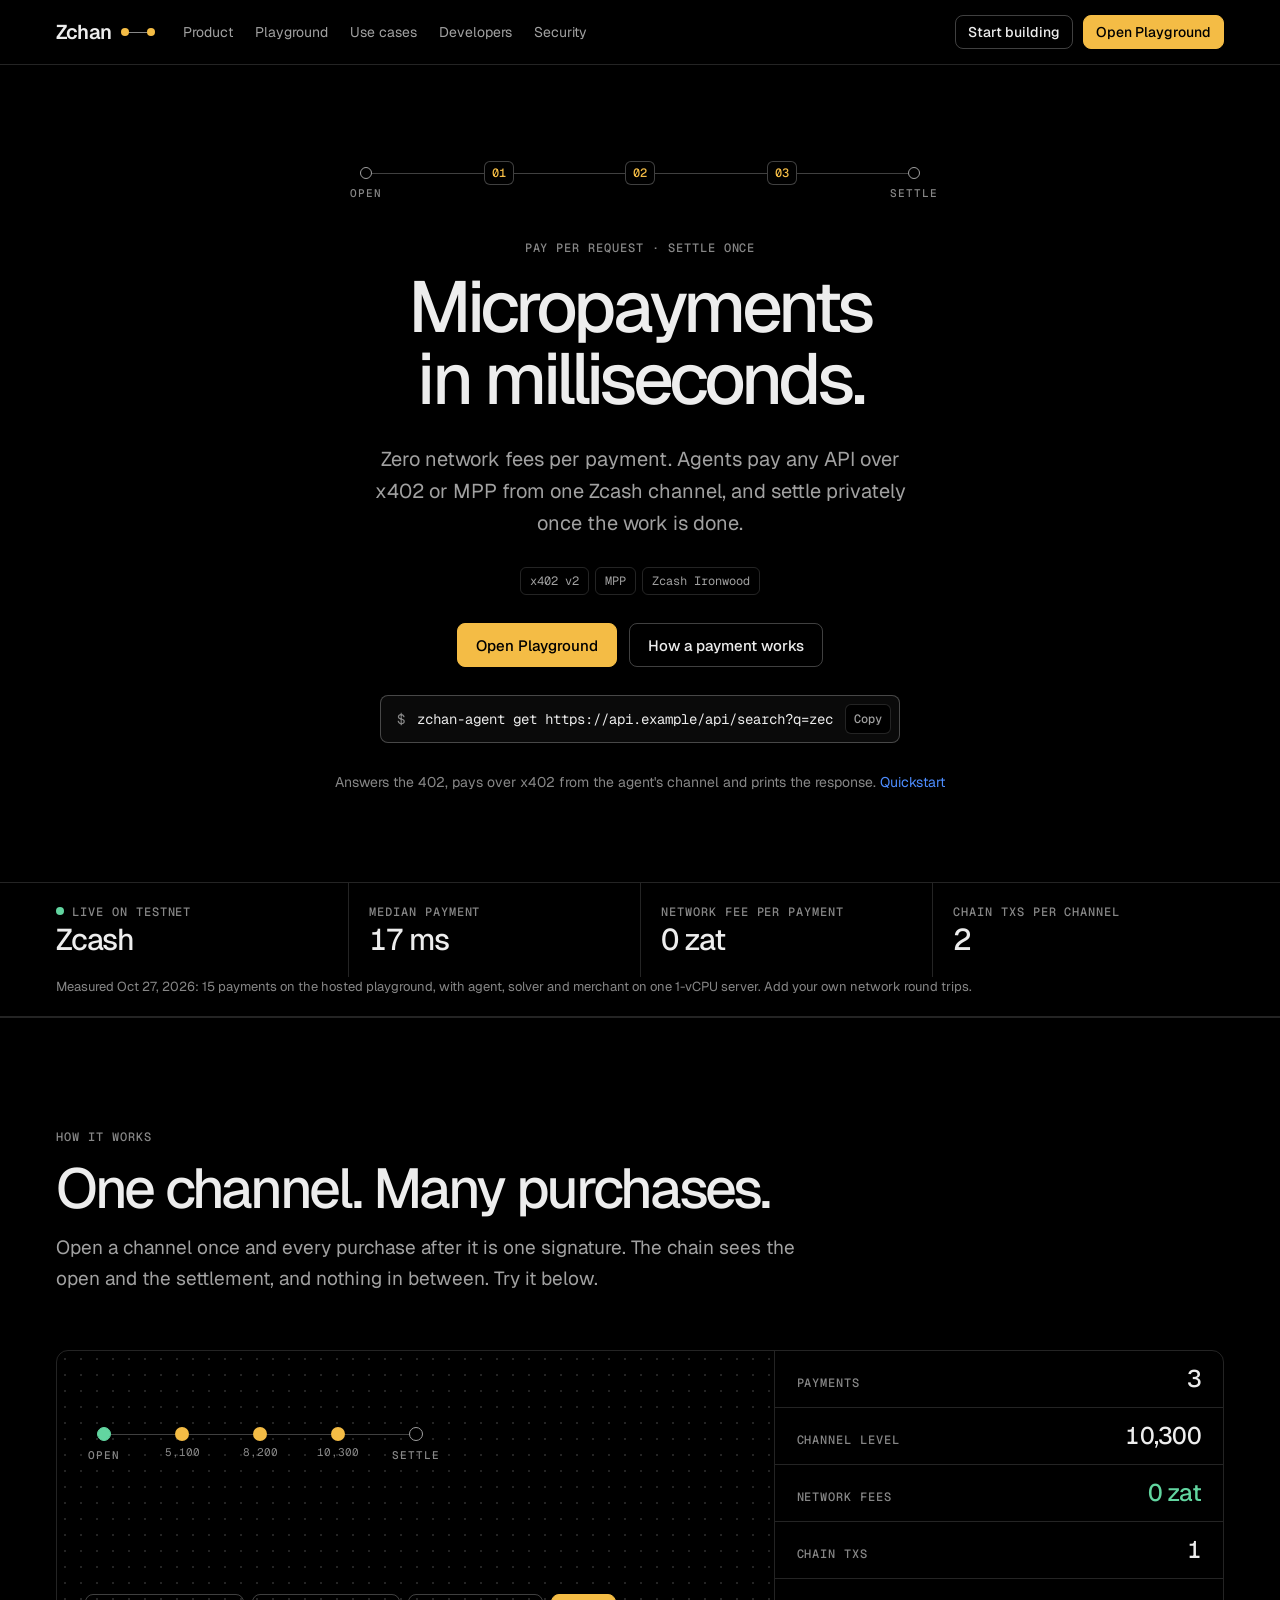
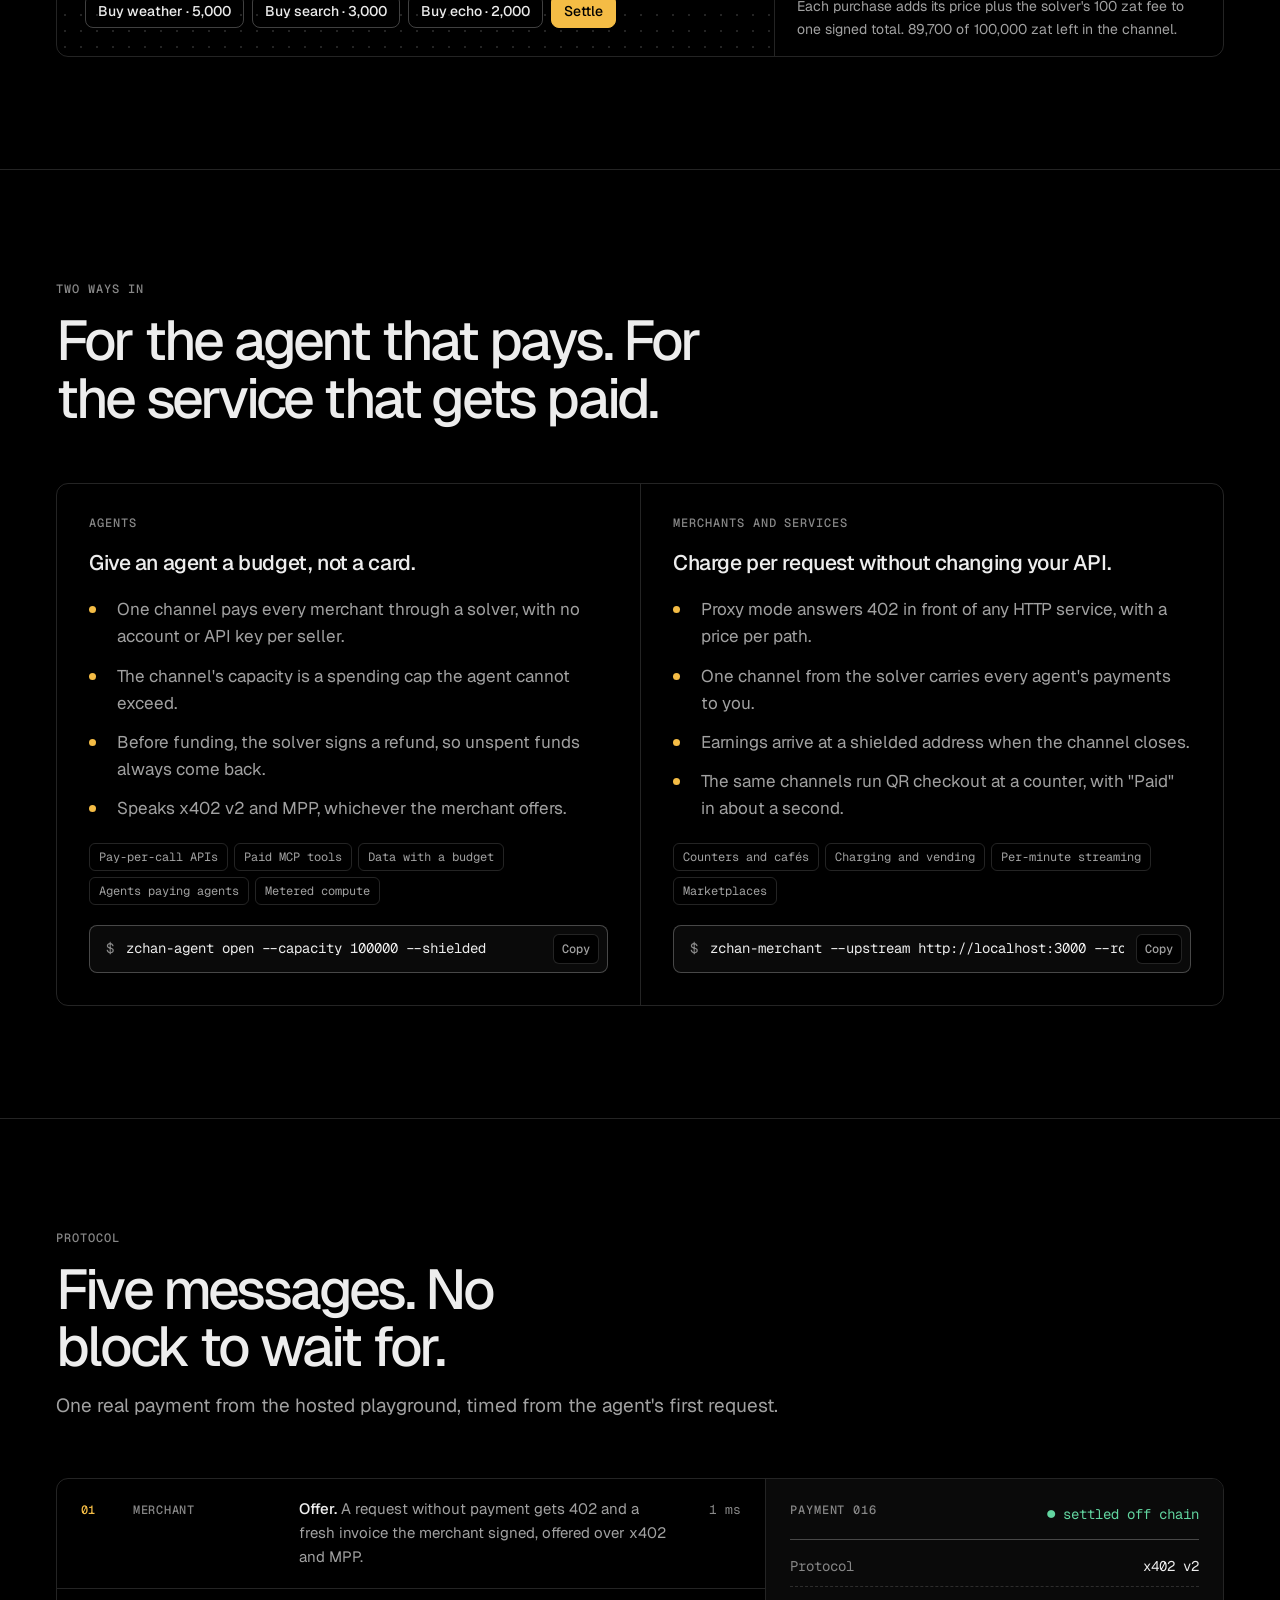
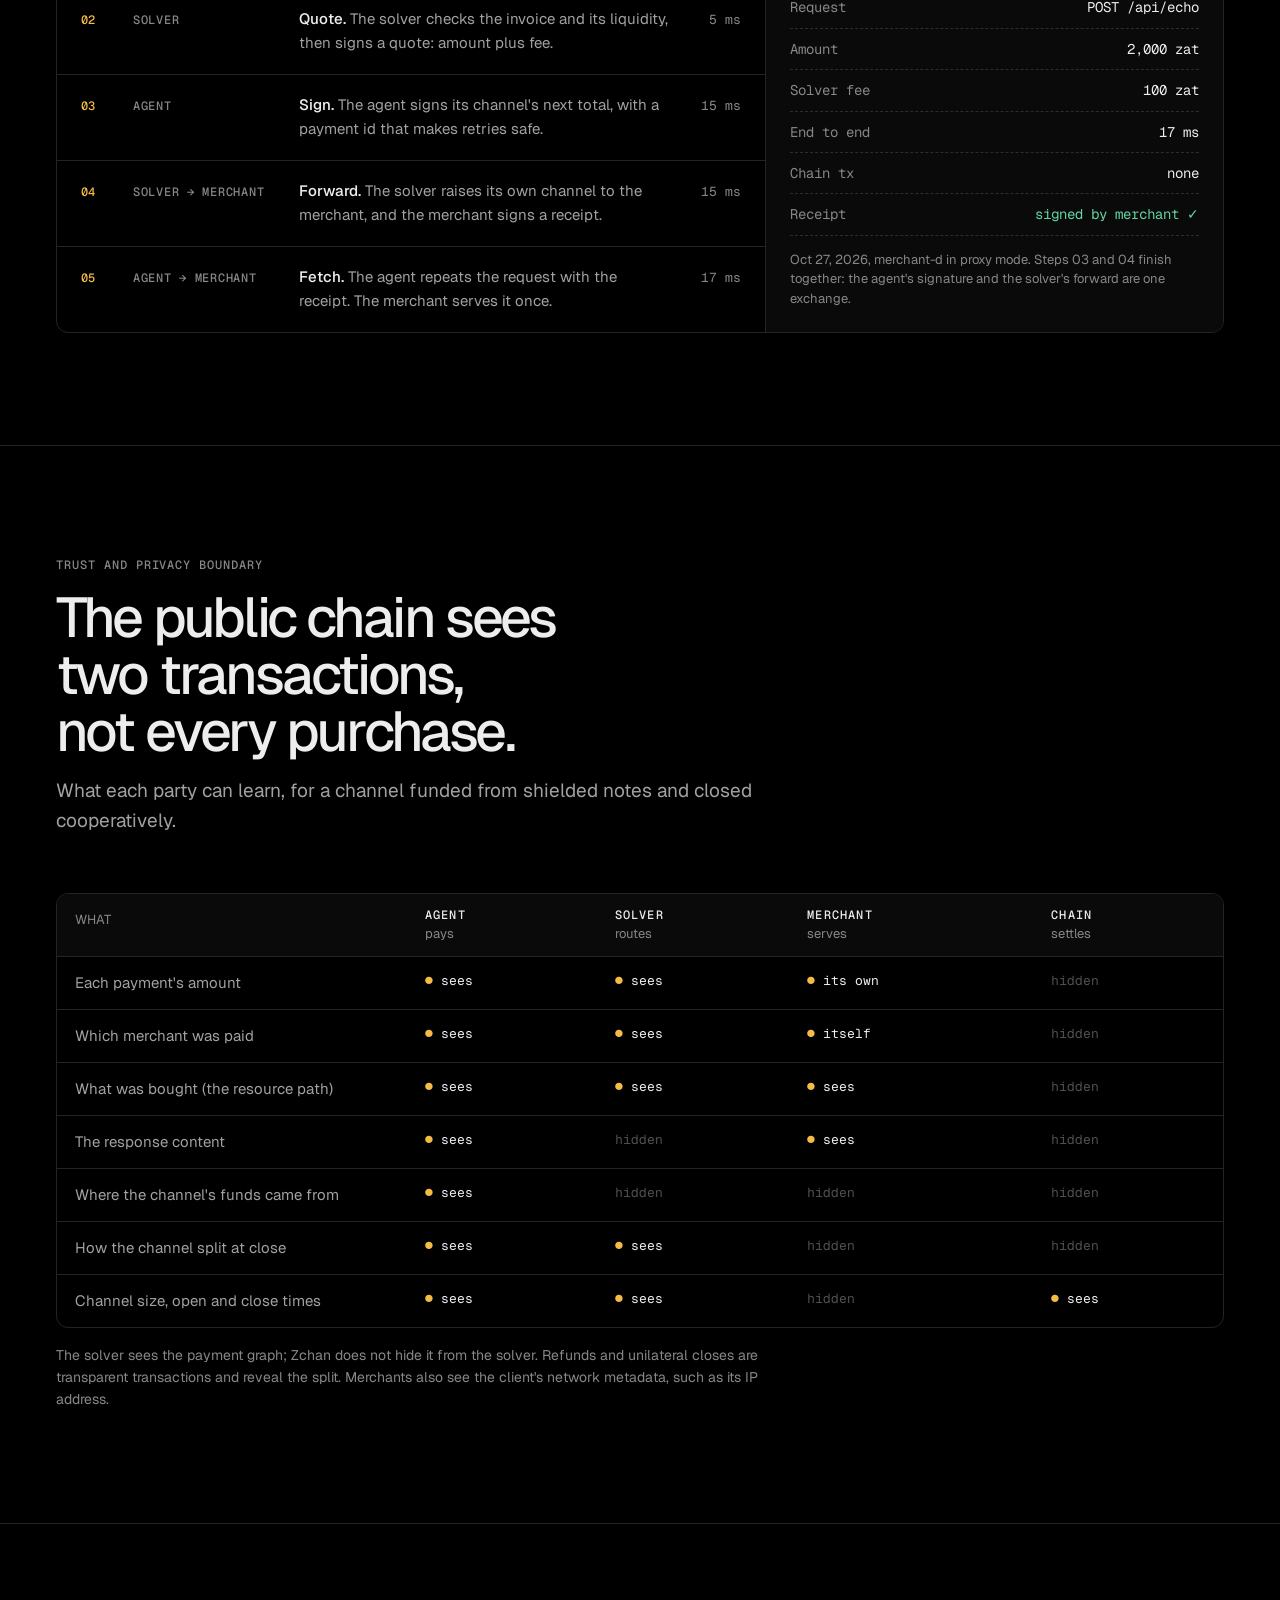
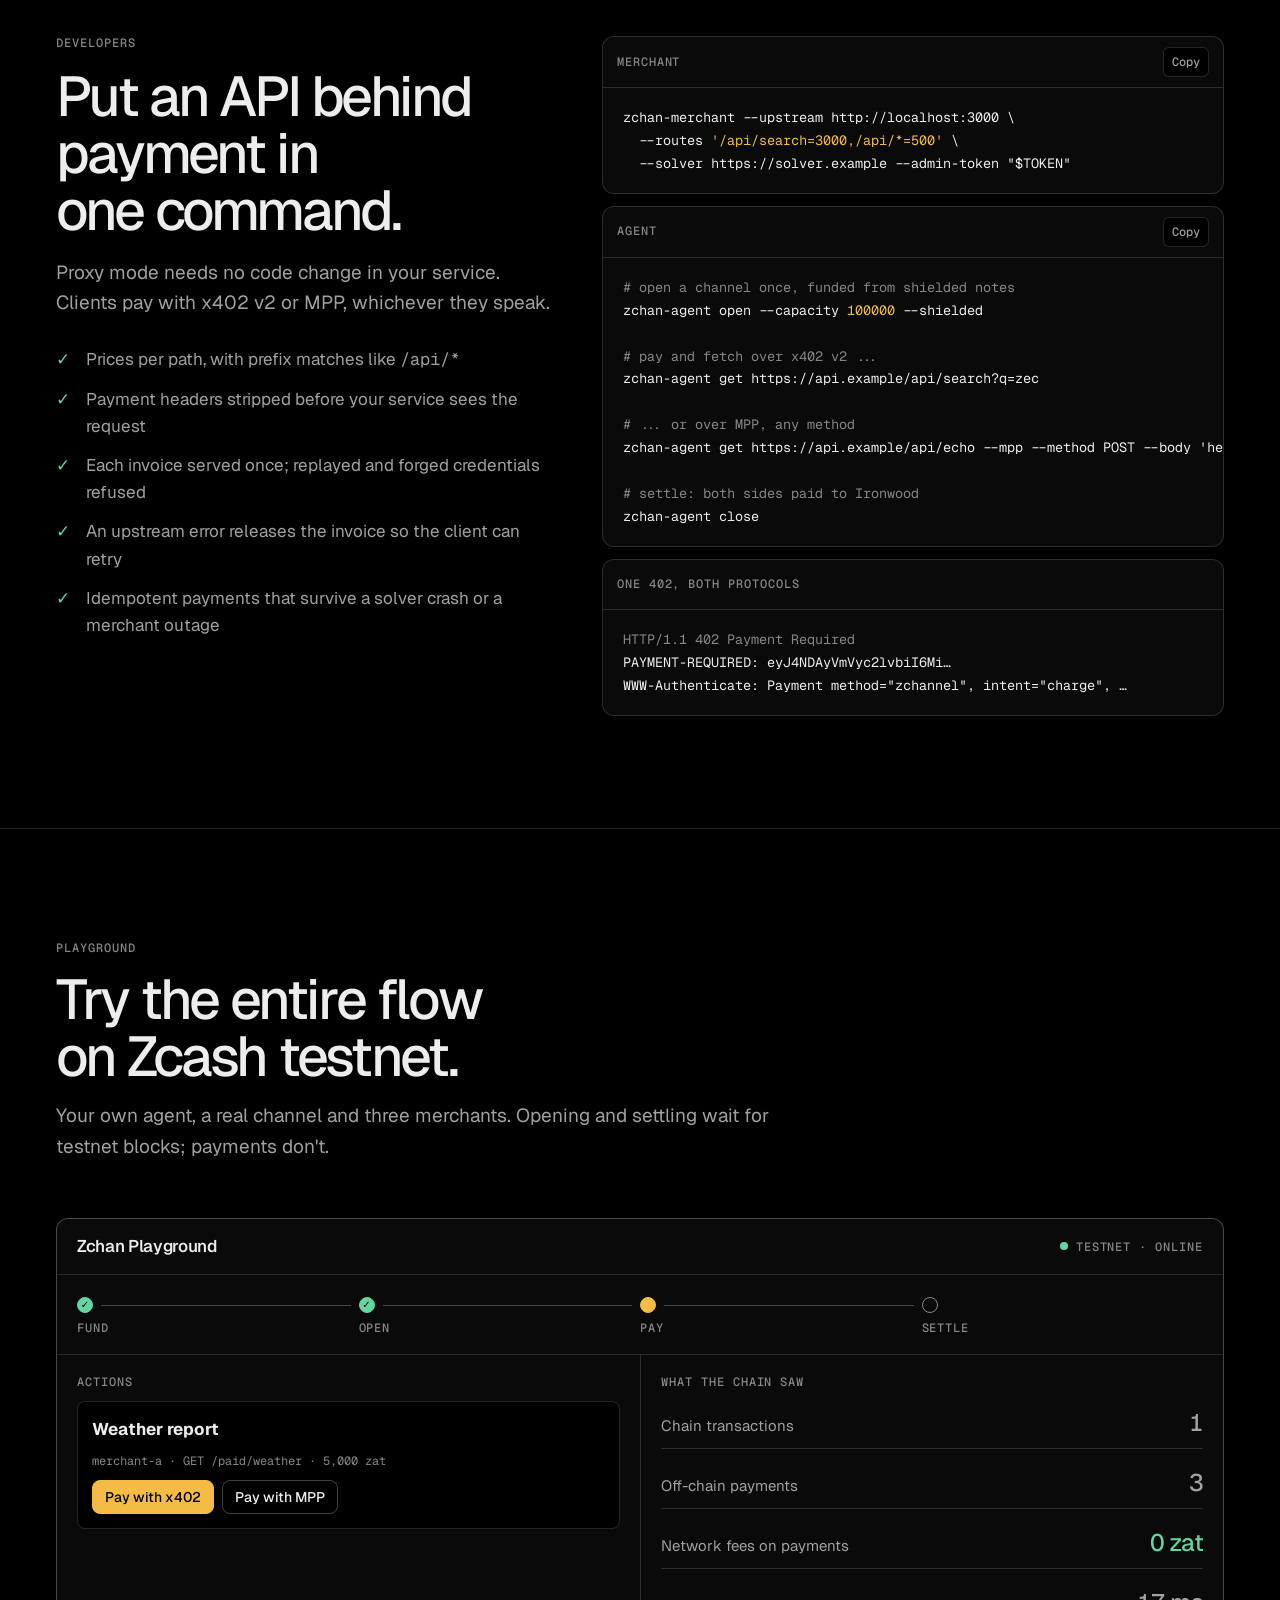
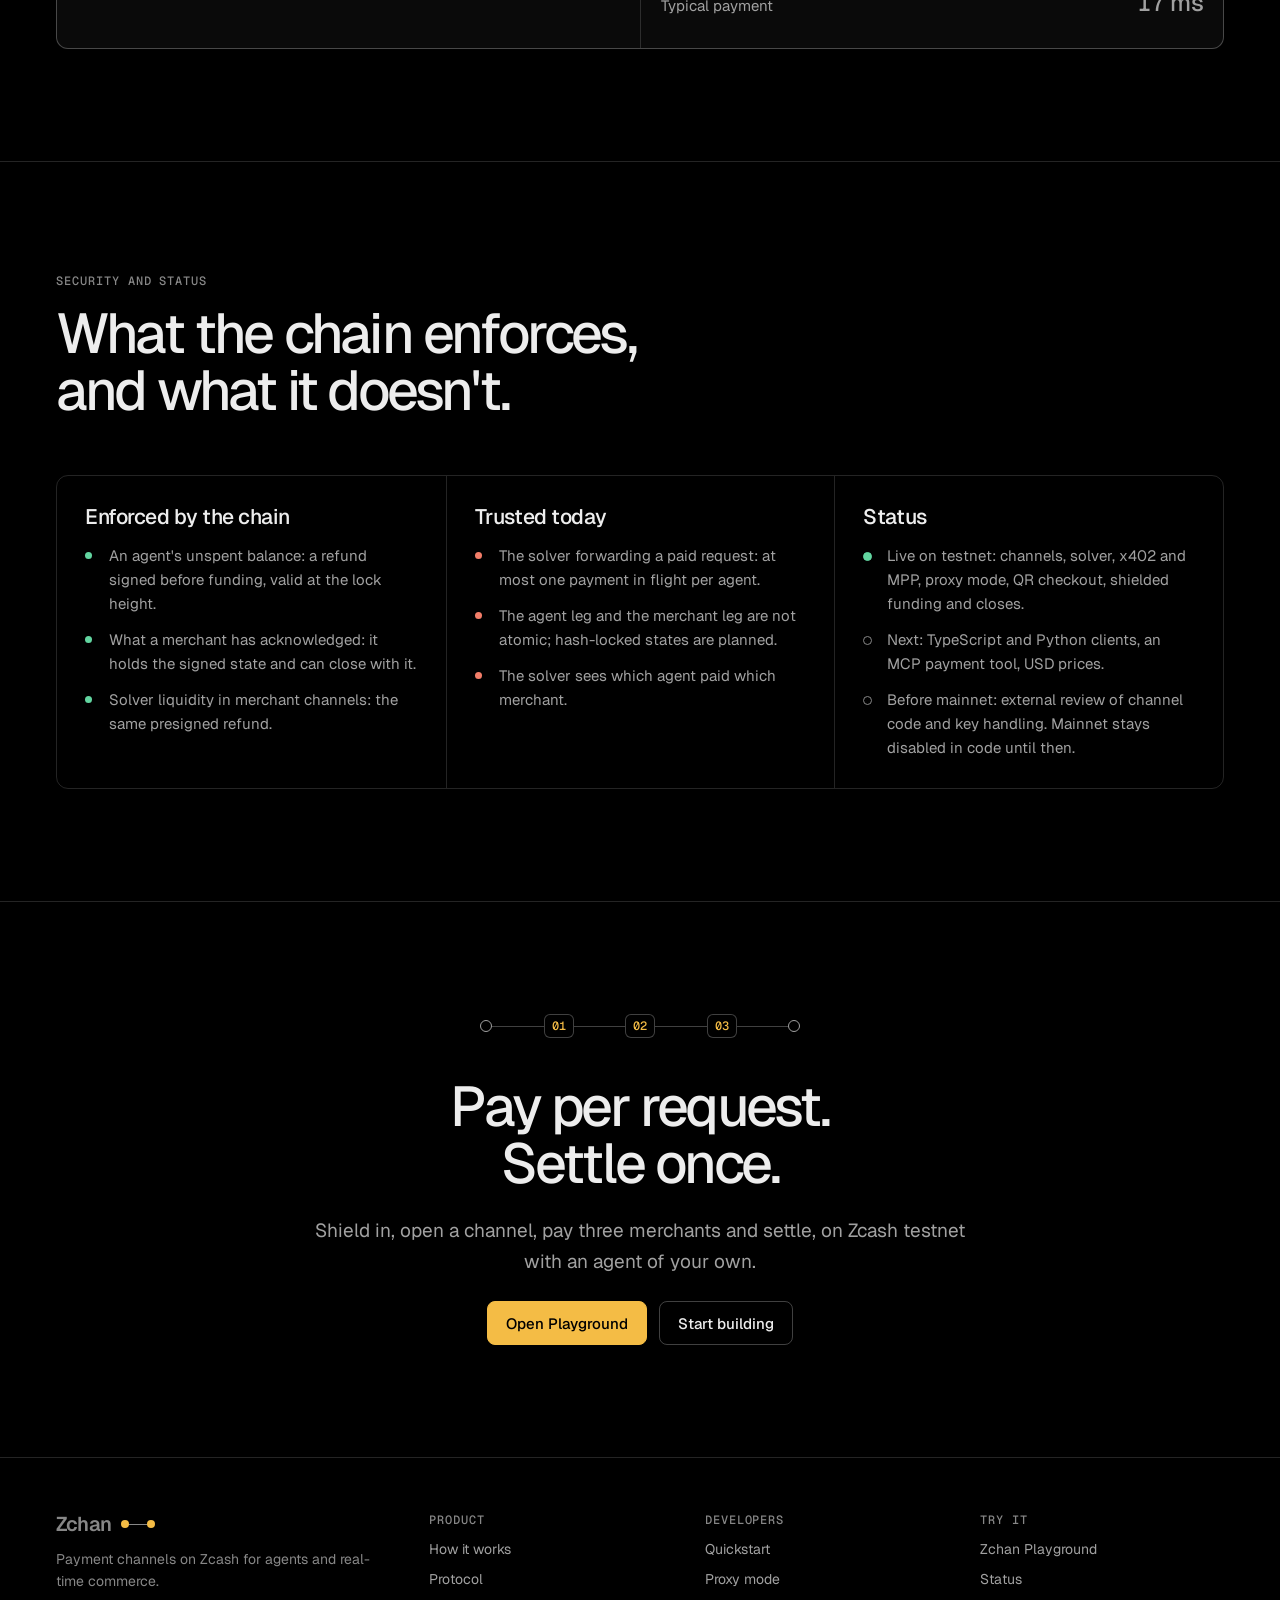
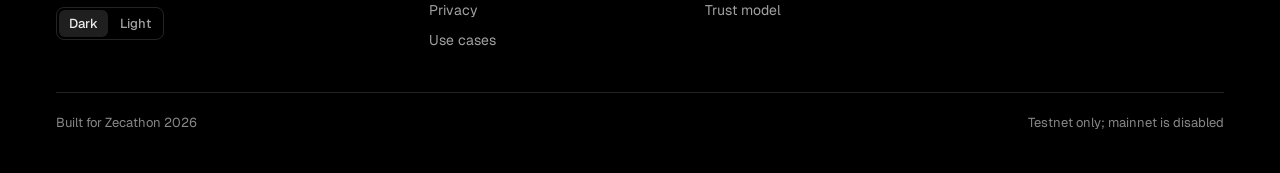
==== commit efaef1d7: "Pages: dark by default, full tx ids, reframed hero - Both pages open dark; the footer switch offers " ====
--- a/site/index.html
+++ b/site/index.html
@@ -23,15 +23,6 @@
   --mono: "Geist Mono", ui-monospace, "SF Mono", Menlo, Consolas, monospace;
   color-scheme: dark;
 }
-@media (prefers-color-scheme: light) {
-  :root:not([data-theme="dark"]) {
-    --bg: #FFFFFF; --raise: #FAFAFA; --card: #F2F2F2; --line: #EAEAEA; --line-hi: #CFCFCF;
-    --fg: #171717; --fg2: #666666; --fg3: #737373;
-    --gold: #F4BC45; --gold-text: #B97700; --on-gold: #171717;
-    --mint: #1A8754; --blue: #2563EB; --coral: #C8432B;
-    color-scheme: light;
-  }
-}
 :root[data-theme="light"] {
   --bg: #FFFFFF; --raise: #FAFAFA; --card: #F2F2F2; --line: #EAEAEA; --line-hi: #CFCFCF;
   --fg: #171717; --fg2: #666666; --fg3: #737373;
@@ -104,7 +95,9 @@
 .hero { border-top: 0; padding-block: 96px 88px; text-align: center; }
 .hero .wrap { display: grid; grid-template-columns: minmax(0, 1fr); gap: 28px; justify-items: center; }
 .hero .rail { margin-bottom: 28px; }
-.hero .sub { font-size: 20px; color: var(--fg2); max-width: 34ch; }
+.hero .sub { font-size: 20px; color: var(--fg2); max-width: 44ch; }
+.hero .label { margin-bottom: -12px; }
+.protos { justify-content: center; }
 .cta { display: flex; gap: 12px; flex-wrap: wrap; justify-content: center; }
 .cmd { display: flex; align-items: center; gap: 12px; max-width: 100%; min-width: 0; border: 1px solid var(--line-hi); border-radius: 8px; padding: 8px 8px 8px 16px; background: var(--raise); font: 14px/1.4 var(--mono); }
 .cmd .p { color: var(--fg3); }
@@ -229,7 +222,7 @@
 .sec ul { margin: 0; padding: 0; list-style: none; display: grid; gap: 12px; color: var(--fg2); font-size: 15px; }
 .sec li { display: grid; grid-template-columns: 16px minmax(0, 1fr); gap: 8px; }
 .sec li::before { content: ""; width: 7px; height: 7px; margin-top: 8px; border-radius: 50%; }
-.sec .chain li::before { background: var(--mint); }
+.sec .enforced li::before { background: var(--mint); }
 .sec .trust li::before { background: var(--coral); }
 .sec .road li::before { border: 1px solid var(--fg3); }
 .sec .road li.live::before { background: var(--mint); border-color: var(--mint); }
@@ -320,8 +313,10 @@
         <span class="st">03</span><span class="seg"></span>
         <span class="end"><span>SETTLE</span></span>
       </div>
-      <h1>Pay per request.<br>Settle once.</h1>
-      <p class="sub">Signed payments for agents and services, settled privately through Zcash.</p>
+      <span class="label">Pay per request · settle once</span>
+      <h1>Micropayments<br>in milliseconds.</h1>
+      <p class="sub">Zero network fees per payment. Agents pay any API over x402 or MPP from one Zcash channel, and settle privately once the work is done.</p>
+      <div class="chips protos" aria-label="Supported"><span class="chip">x402 v2</span><span class="chip">MPP</span><span class="chip">Zcash Ironwood</span></div>
       <div class="cta">
         <a class="btn primary" href="https://165-22-48-127.sslip.io/play">Open Playground</a>
         <a class="btn" href="#protocol">How a payment works</a>
@@ -547,7 +542,7 @@
         <h2>What the chain enforces, and what it doesn't.</h2>
       </div>
       <div class="sec">
-        <div class="col chain">
+        <div class="col enforced">
           <h3>Enforced by the chain</h3>
           <ul>
             <li><span>An agent's unspent balance: a refund signed before funding, valid at the lock height.</span></li>
@@ -580,7 +575,7 @@
       <div class="rail" aria-hidden="true">
         <span class="end"></span><span class="seg"></span><span class="st">01</span><span class="seg"></span><span class="st">02</span><span class="seg"></span><span class="st">03</span><span class="seg"></span><span class="end"></span>
       </div>
-      <h2>Pay in milliseconds.<br>Settle when the work is done.</h2>
+      <h2>Pay per request.<br>Settle once.</h2>
       <p>Shield in, open a channel, pay three merchants and settle, on Zcash testnet with an agent of your own.</p>
       <div class="cta"><a class="btn primary" href="https://165-22-48-127.sslip.io/play">Open Playground</a><a class="btn" href="#developers">Start building</a></div>
     </div>
@@ -594,9 +589,8 @@
         <a class="mark" href="#top" aria-label="Zchan home"><b>Zchan</b><span class="glyph" aria-hidden="true"></span></a>
         <p>Payment channels on Zcash for agents and real-time commerce.</p>
         <div class="theme" role="group" aria-label="Theme">
-          <button type="button" id="theme-system" data-theme-set="system" aria-pressed="true">System</button>
+                    <button type="button" id="theme-dark" data-theme-set="dark" aria-pressed="true">Dark</button>
           <button type="button" id="theme-light" data-theme-set="light" aria-pressed="false">Light</button>
-          <button type="button" id="theme-dark" data-theme-set="dark" aria-pressed="false">Dark</button>
         </div>
       </div>
       <div><h4>Product</h4><ul><li><a href="#product">How it works</a></li><li><a href="#protocol">Protocol</a></li><li><a href="#privacy">Privacy</a></li><li><a href="#use-cases">Use cases</a></li></ul></div>
@@ -622,15 +616,15 @@
     });
   });
 
-  // Theme: system, light or dark; remembered in this browser where storage works.
+  // Theme: dark by default, light on request; remembered in this browser where storage works.
   var root = document.documentElement;
   function setTheme(t) {
-    if (t === 'system') root.removeAttribute('data-theme'); else root.setAttribute('data-theme', t);
+    root.setAttribute('data-theme', t);
     document.querySelectorAll('[data-theme-set]').forEach(function (b) { b.setAttribute('aria-pressed', String(b.dataset.themeSet === t)); });
   }
   var saved = null;
   try { saved = localStorage.getItem('zchan-theme'); } catch (e) {}
-  if (saved === 'light' || saved === 'dark') setTheme(saved);
+  setTheme(saved === 'light' ? 'light' : root.getAttribute('data-theme') === 'light' && !saved ? 'light' : 'dark');
   document.querySelectorAll('[data-theme-set]').forEach(function (b) {
     b.addEventListener('click', function () { setTheme(b.dataset.themeSet); try { localStorage.setItem('zchan-theme', b.dataset.themeSet); } catch (e) {} });
   });
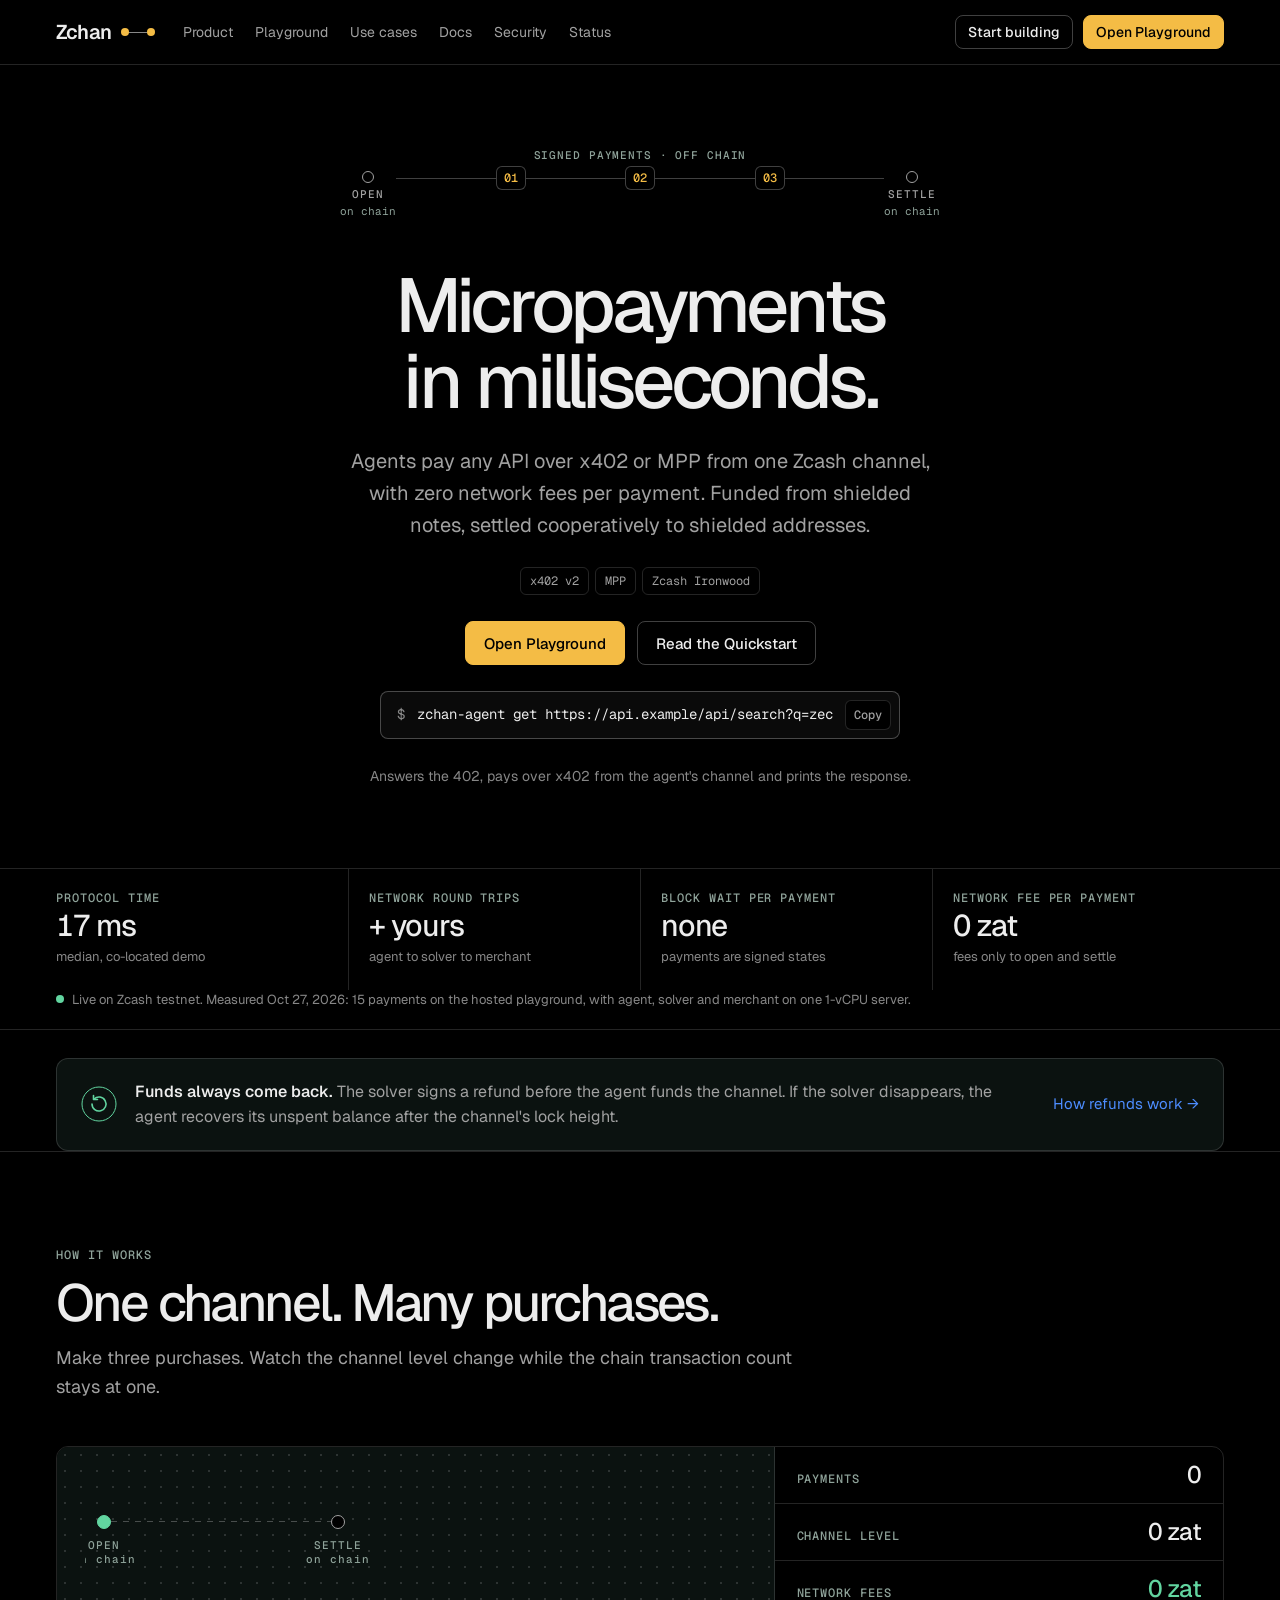
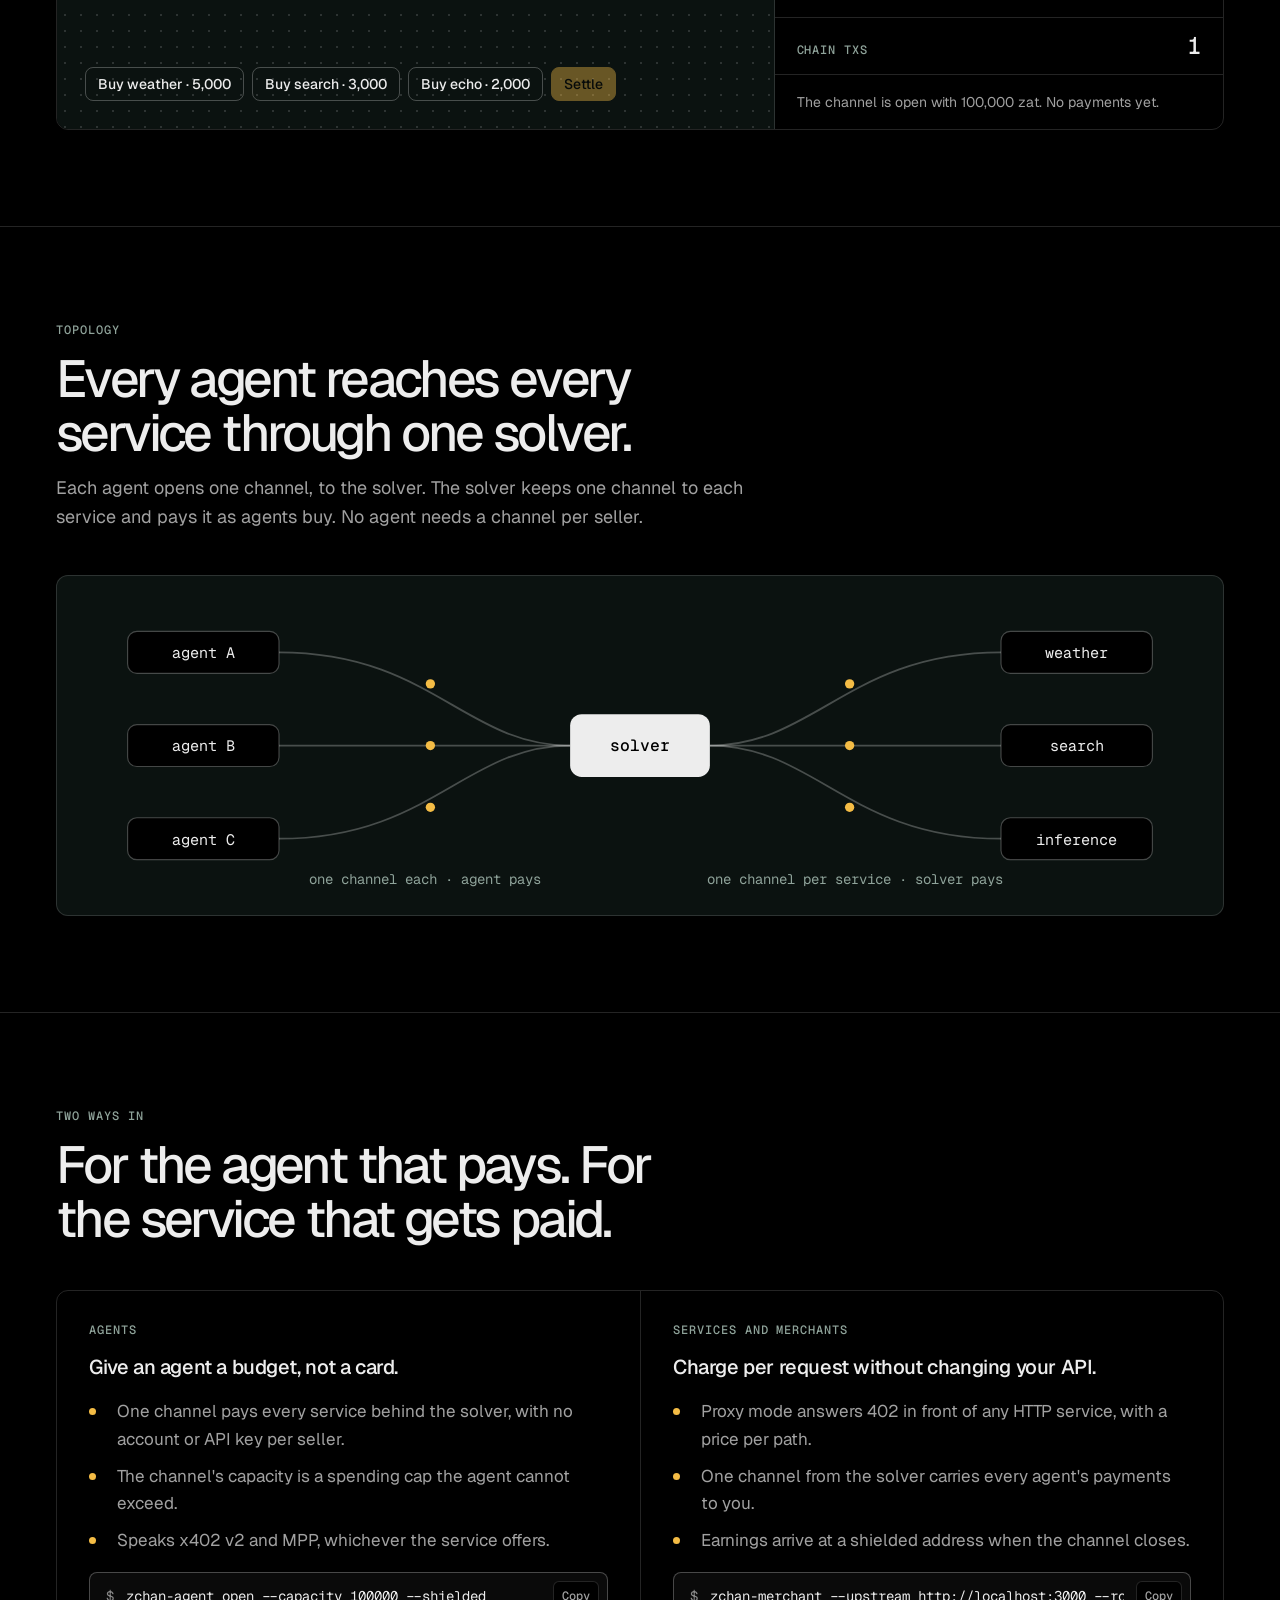
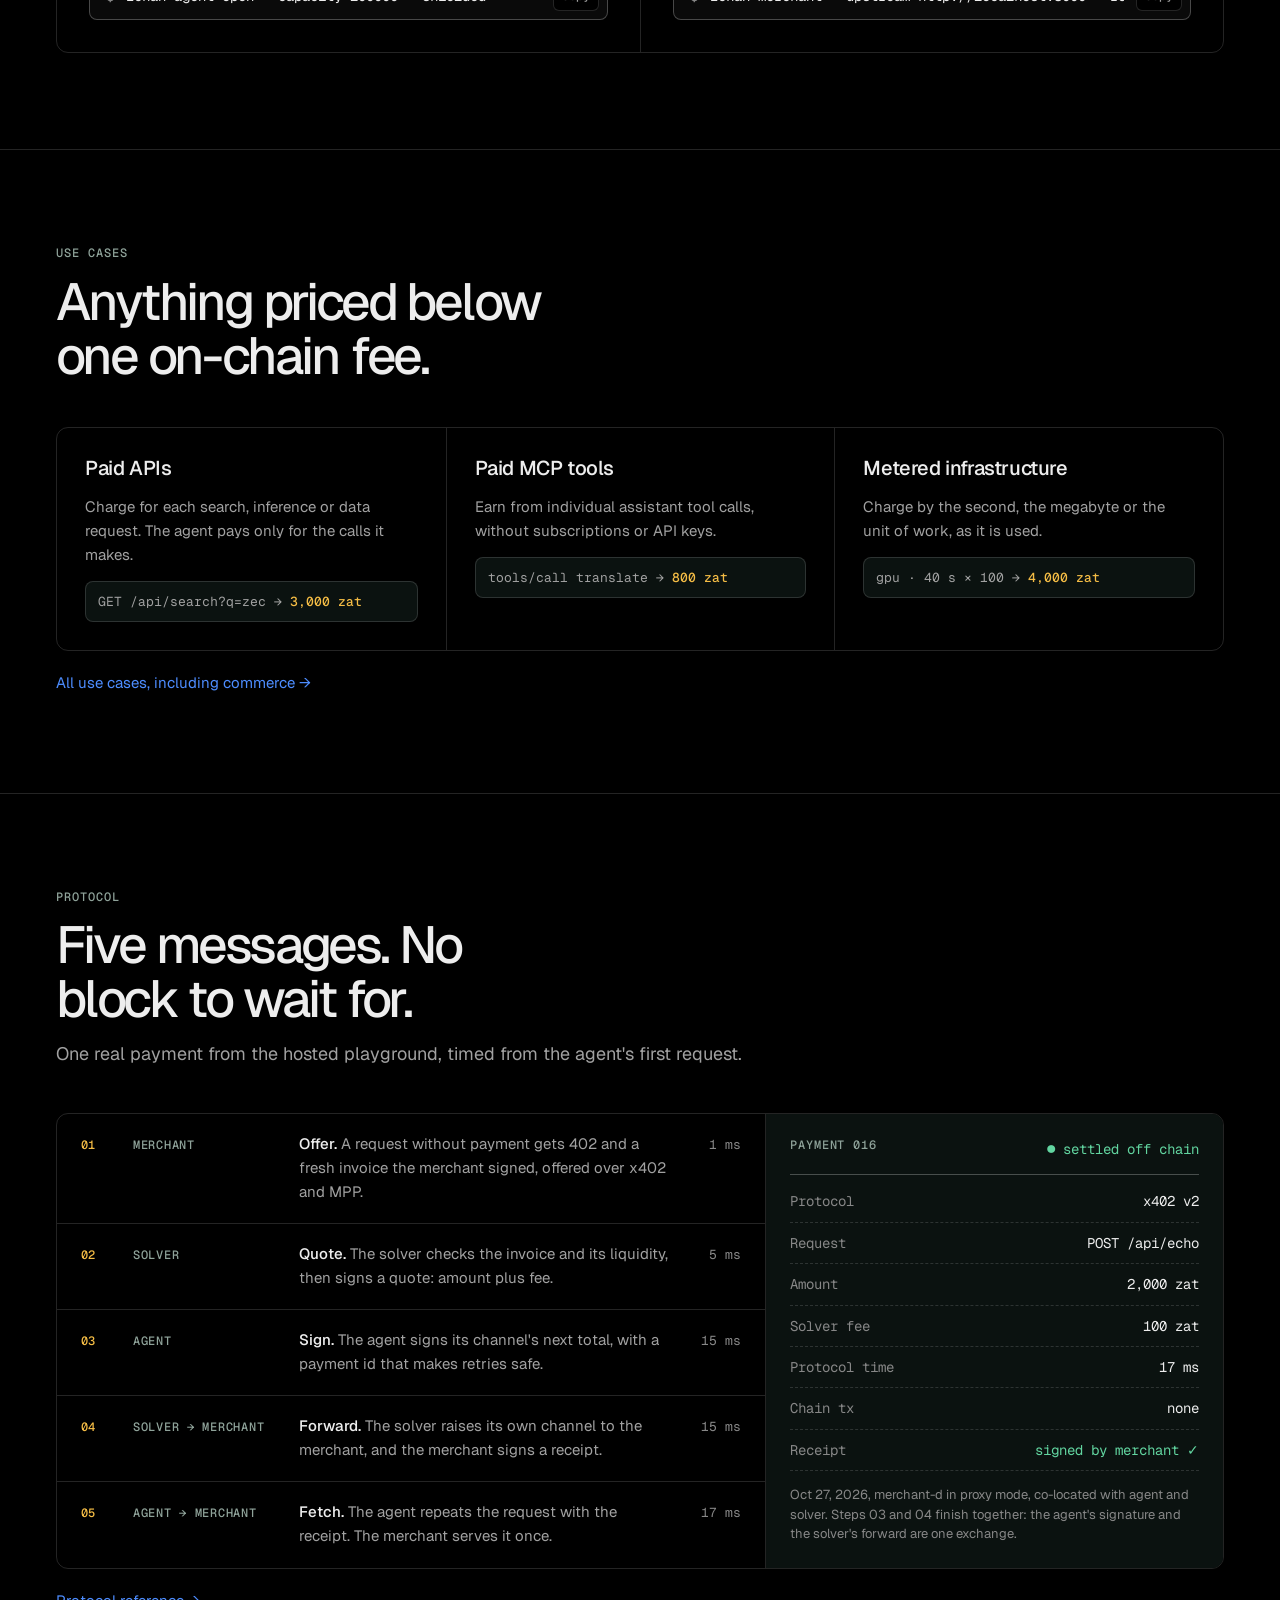
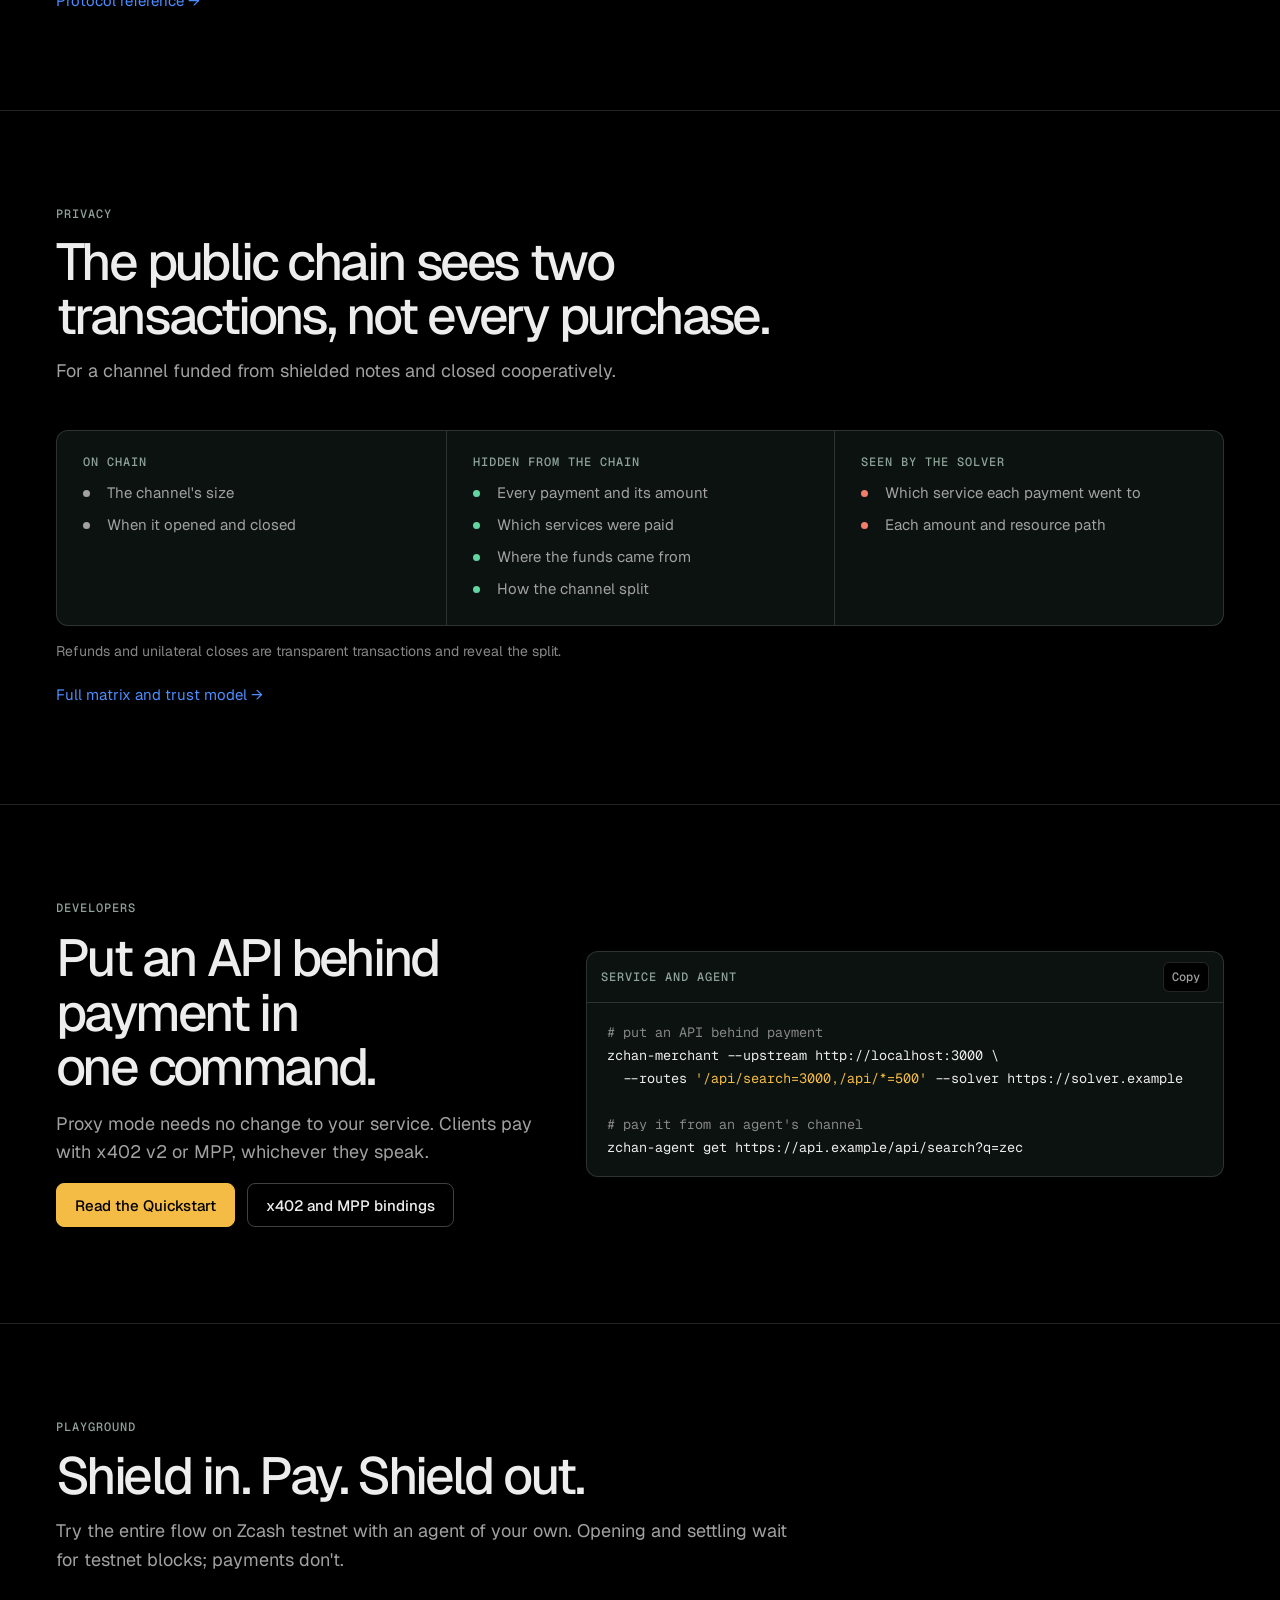
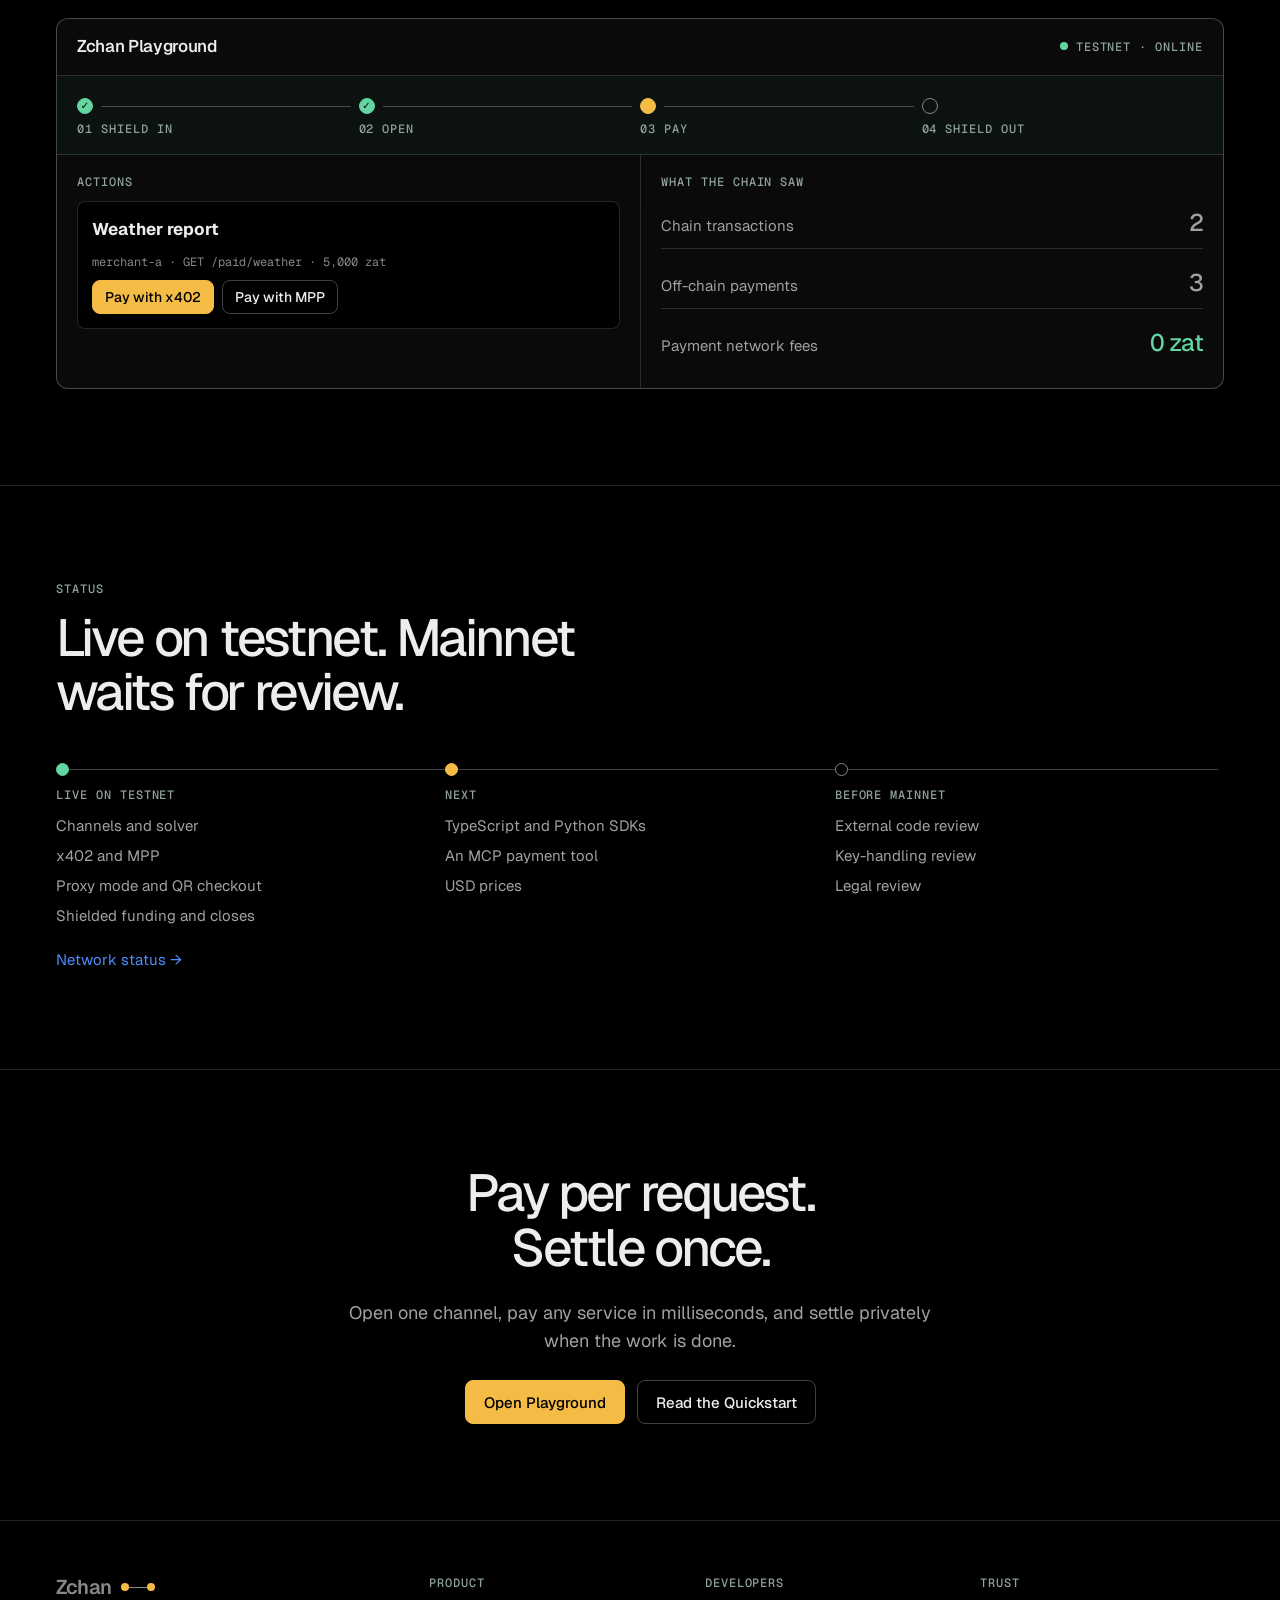
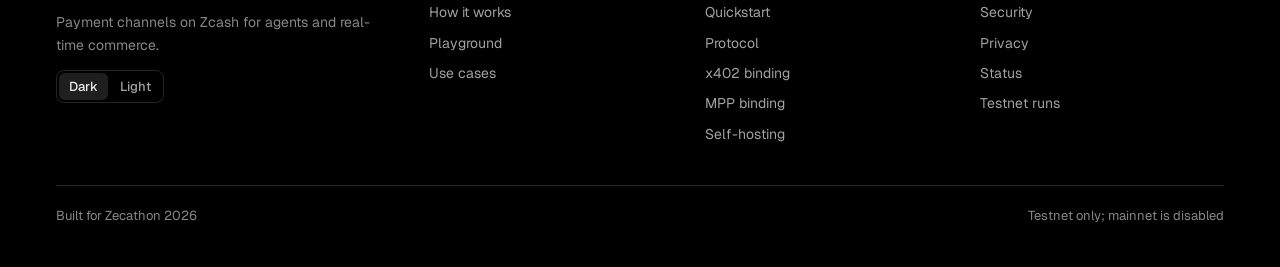
==== commit 33d3c8f8: "Landing hybrid; docs, security and status pages; sharing metadata Landing page, in the reviewed orde" ====
--- a/site/index.html
+++ b/site/index.html
@@ -4,19 +4,34 @@
 <meta name="viewport" content="width=device-width,initial-scale=1,viewport-fit=cover">
 <title>Zchan</title>
 <meta name="claude:viewport-fit-sides" content="cover">
-<meta name="description" content="Zchan: signed payments for agents and services, settled privately through Zcash. Pay per request, settle once.">
+<meta name="description" content="Micropayments in milliseconds: agents pay any API over x402 or MPP from one Zcash channel, with zero network fees per payment.">
+<link rel="canonical" href="https://165-22-48-127.sslip.io/">
+<meta property="og:type" content="website">
+<meta property="og:site_name" content="Zchan">
+<meta property="og:url" content="https://165-22-48-127.sslip.io/">
+<meta property="og:title" content="Zchan: micropayments in milliseconds">
+<meta property="og:description" content="Agents pay any API over x402 or MPP from one Zcash channel, with zero network fees per payment. Funded from shielded notes, settled cooperatively to shielded addresses.">
+<meta property="og:image" content="https://165-22-48-127.sslip.io/og.png">
+<meta property="og:image:width" content="1200">
+<meta property="og:image:height" content="630">
+<meta property="og:image:alt" content="Zchan: a payment channel rail from open to settle, with signed payments in between.">
+<meta name="twitter:card" content="summary_large_image">
+<meta name="twitter:title" content="Zchan: micropayments in milliseconds">
+<meta name="twitter:description" content="Agents pay any API over x402 or MPP from one Zcash channel, with zero network fees per payment.">
+<meta name="twitter:image" content="https://165-22-48-127.sslip.io/og.png">
 <link rel="icon" href="data:image/svg+xml,%3Csvg xmlns='http://www.w3.org/2000/svg' viewBox='0 0 24 24'%3E%3Crect width='24' height='24' rx='5' fill='%23000'/%3E%3Cpath d='M5 6h14L5 18h14' fill='none' stroke='%23EDEDED' stroke-width='1.6' stroke-linejoin='round'/%3E%3Ccircle cx='5' cy='6' r='2.2' fill='%23F4BC45'/%3E%3Ccircle cx='19' cy='18' r='2.2' fill='%23F4BC45'/%3E%3C/svg%3E">
 <link rel="preconnect" href="https://fonts.googleapis.com">
 <link rel="preconnect" href="https://fonts.gstatic.com" crossorigin>
 <link rel="stylesheet" href="https://fonts.googleapis.com/css2?family=Geist:wght@300..700&family=Geist+Mono:wght@400;500&display=swap">
 <style>
 /* Layout: one centered 1200px column on a 1px grid. Sections are connected bordered
-   grids, not floating cards; the state rail (open, signed states, settle) recurs as
-   the product graphic. Monochrome ground; gold marks signed states and the one action. */
+   grids, not floating cards; the state rail (open, signed payments, settle) recurs as the
+   product graphic. Black ground for hero and navigation, deep pine inside diagrams and
+   trust panels, sage for labels, gold only for signed payment states and the one action. */
 :root {
-  --bg: #000000; --raise: #0A0A0A; --card: #1F1F1F;
+  --bg: #000000; --raise: #0A0A0A; --card: #1F1F1F; --pine: #0B1210;
   --line: rgba(255,255,255,.14); --line-hi: rgba(255,255,255,.25);
-  --fg: #EDEDED; --fg2: #A1A1A1; --fg3: #878787;
+  --fg: #EDEDED; --fg2: #A1A1A1; --fg3: #878787; --sage: #8FA39A;
   --gold: #F4BC45; --gold-text: #F4BC45; --on-gold: #000000;
   --mint: #62D5A0; --blue: #4D8DFF; --coral: #F27D68;
   --sans: "Geist", ui-sans-serif, system-ui, -apple-system, "Segoe UI", sans-serif;
@@ -24,8 +39,8 @@
   color-scheme: dark;
 }
 :root[data-theme="light"] {
-  --bg: #FFFFFF; --raise: #FAFAFA; --card: #F2F2F2; --line: #EAEAEA; --line-hi: #CFCFCF;
-  --fg: #171717; --fg2: #666666; --fg3: #737373;
+  --bg: #FFFFFF; --raise: #FAFAFA; --card: #F2F2F2; --pine: #F1F5F2; --line: #EAEAEA; --line-hi: #CFCFCF;
+  --fg: #171717; --fg2: #666666; --fg3: #737373; --sage: #5D7167;
   --gold: #F4BC45; --gold-text: #B97700; --on-gold: #171717;
   --mint: #1A8754; --blue: #2563EB; --coral: #C8432B;
   color-scheme: light;
@@ -38,24 +53,32 @@
 a:focus-visible, button:focus-visible, summary:focus-visible, [tabindex]:focus-visible { outline: 2px solid var(--blue); outline-offset: 2px; border-radius: 6px; }
 p { margin: 0; }
 h1, h2, h3 { margin: 0; font-weight: 480; text-wrap: balance; }
-h1 { font-size: clamp(44px, 7.2vw, 72px); line-height: 1; letter-spacing: -0.055em; }
-h2 { font-size: clamp(34px, 5vw, 56px); line-height: 1.02; letter-spacing: -0.05em; }
-h3 { font-size: 21px; line-height: 1.25; letter-spacing: -0.02em; font-weight: 520; }
+h1 { font-size: clamp(44px, 7.2vw, 76px); line-height: 1; letter-spacing: -0.055em; }
+h2 { font-size: clamp(32px, 4.6vw, 52px); line-height: 1.04; letter-spacing: -0.05em; }
+h3 { font-size: 20px; line-height: 1.25; letter-spacing: -0.02em; font-weight: 520; }
 code { font-family: var(--mono); }
-.label { font: 500 12px/1.2 var(--mono); letter-spacing: 0.08em; text-transform: uppercase; color: var(--fg3); }
+.label { font: 500 12px/1.2 var(--mono); letter-spacing: 0.08em; text-transform: uppercase; color: var(--sage); }
 .wrap { max-width: 1200px; margin: 0 auto; padding-left: max(16px, env(safe-area-inset-left, 0px)); padding-right: max(16px, env(safe-area-inset-right, 0px)); }
 section { border-top: 1px solid var(--line); }
-.band { padding-block: 112px; }
-.head { display: grid; grid-template-columns: minmax(0, 1fr); gap: 16px; max-width: 760px; margin-bottom: 56px; }
-.head p { color: var(--fg2); font-size: 19px; max-width: 62ch; }
-
-/* Buttons */
+.band { padding-block: 96px; }
+.head { display: grid; grid-template-columns: minmax(0, 1fr); gap: 14px; max-width: 760px; margin-bottom: 44px; }
+.head p { color: var(--fg2); font-size: 18px; max-width: 62ch; }
+.more { display: inline-flex; gap: 6px; margin-top: 20px; font-size: 15px; color: var(--blue); text-decoration: none; }
+.more:hover { text-decoration: underline; }
+
+/* Buttons and commands */
 .btn { display: inline-flex; align-items: center; justify-content: center; gap: 8px; height: 44px; padding: 0 18px; border-radius: 8px; border: 1px solid var(--line-hi); background: transparent; color: var(--fg); font: 500 15px/1 var(--sans); text-decoration: none; cursor: pointer; transition: border-color .12s, background-color .12s; white-space: nowrap; }
 .btn:hover { border-color: var(--fg3); background: var(--raise); }
 .btn:disabled { opacity: .4; cursor: not-allowed; }
 .btn.primary { background: var(--gold); border-color: var(--gold); color: var(--on-gold); }
 .btn.primary:hover { filter: brightness(1.06); background: var(--gold); }
 .btn.sm { height: 34px; padding: 0 12px; font-size: 14px; }
+.cmd { display: flex; align-items: center; gap: 12px; max-width: 100%; min-width: 0; border: 1px solid var(--line-hi); border-radius: 8px; padding: 8px 8px 8px 16px; background: var(--raise); font: 14px/1.4 var(--mono); }
+.cmd .p { color: var(--fg3); }
+.cmd code { overflow-x: auto; white-space: nowrap; min-width: 0; flex: 1; text-align: left; scrollbar-width: none; }
+.copy { flex: none; height: 30px; padding: 0 8px; border-radius: 6px; border: 1px solid var(--line); background: var(--bg); color: var(--fg2); font: 500 12px/1 var(--mono); cursor: pointer; transition: color .12s, border-color .12s; }
+.copy:hover { color: var(--fg); border-color: var(--line-hi); }
+.copy.done { color: var(--mint); border-color: var(--mint); }
 
 /* Header */
 header.top { position: sticky; top: env(safe-area-inset-top, 0px); z-index: 20; background: color-mix(in srgb, var(--bg) 88%, transparent); backdrop-filter: saturate(1.4) blur(10px); -webkit-backdrop-filter: saturate(1.4) blur(10px); border-bottom: 1px solid var(--line); }
@@ -76,35 +99,31 @@
 details.menu .panel a { padding: 10px 12px; border-radius: 6px; text-decoration: none; color: var(--fg); font-size: 15px; }
 details.menu .panel a:hover { background: var(--card); }
 
-/* State rail: the product graphic */
-.rail { display: flex; align-items: center; width: 100%; max-width: 560px; margin: 0 auto; }
-.rail .end { position: relative; width: 12px; height: 12px; flex: none; border-radius: 50%; border: 1px solid var(--fg2); background: var(--bg); }
-.rail .end span { position: absolute; top: 20px; left: 50%; transform: translateX(-50%); font: 500 11px/1 var(--mono); letter-spacing: .1em; color: var(--fg3); }
-.rail .seg { flex: 1; height: 1px; background: var(--line-hi); }
-.rail .st { flex: none; font: 500 12px/1 var(--mono); color: var(--gold-text); border: 1px solid var(--line-hi); border-radius: 6px; padding: 5px 7px; background: var(--bg); }
-.rail.live .st { animation: lit 3.6s infinite; }
-.rail.live .st:nth-of-type(2) { animation-delay: .6s; }
-.rail.live .st:nth-of-type(3) { animation-delay: 1.2s; }
+/* Hero, with the labeled state rail. Its payments light once on load. */
+.hero { border-top: 0; padding-block: 84px 80px; text-align: center; }
+.hero .wrap { display: grid; grid-template-columns: minmax(0, 1fr); gap: 26px; justify-items: center; }
+.hrail { width: 100%; max-width: 600px; display: grid; grid-template-columns: auto minmax(0, 1fr) auto; align-items: end; gap: 0; margin-bottom: 24px; }
+.hrail .cap { display: grid; gap: 6px; justify-items: center; }
+.hrail .cap b { font: 500 11px/1 var(--mono); letter-spacing: .1em; color: var(--fg2); }
+.hrail .cap small { font: 11px/1 var(--mono); color: var(--sage); }
+.hrail .cap i { width: 12px; height: 12px; border-radius: 50%; border: 1px solid var(--fg2); background: var(--bg); }
+.hrail .mid { display: grid; gap: 10px; justify-items: center; }
+.hrail .mid .label { font-size: 11px; }
+.hrail .line { width: 100%; display: flex; align-items: center; height: 12px; }
+.hrail .seg { flex: 1; height: 1px; background: var(--line-hi); }
+.hrail .st { flex: none; font: 500 12px/1 var(--mono); color: var(--gold-text); border: 1px solid var(--line-hi); border-radius: 6px; padding: 5px 7px; background: var(--bg); animation: lit 1.1s ease-out 1 both; }
+.hrail .st:nth-of-type(2) { animation-delay: .5s; }
+.hrail .st:nth-of-type(4) { animation-delay: 1s; }
+.hrail .st:nth-of-type(6) { animation-delay: 1.5s; }
 @keyframes lit {
-  0%, 4% { color: var(--fg3); border-color: var(--line); background: var(--bg); }
-  9%, 22% { color: var(--on-gold); border-color: var(--gold); background: var(--gold); }
-  32%, 100% { color: var(--gold-text); border-color: var(--line-hi); background: var(--bg); }
+  0% { color: var(--fg3); border-color: var(--line); background: var(--bg); }
+  25%, 55% { color: var(--on-gold); border-color: var(--gold); background: var(--gold); }
+  100% { color: var(--gold-text); border-color: var(--line-hi); background: var(--bg); }
 }
-
-/* Hero */
-.hero { border-top: 0; padding-block: 96px 88px; text-align: center; }
-.hero .wrap { display: grid; grid-template-columns: minmax(0, 1fr); gap: 28px; justify-items: center; }
-.hero .rail { margin-bottom: 28px; }
-.hero .sub { font-size: 20px; color: var(--fg2); max-width: 44ch; }
-.hero .label { margin-bottom: -12px; }
-.protos { justify-content: center; }
+.hero .sub { font-size: 20px; color: var(--fg2); max-width: 46ch; }
+.chips { display: flex; flex-wrap: wrap; gap: 6px; justify-content: center; }
+.chip { font: 12px/1 var(--mono); color: var(--fg2); border: 1px solid var(--line); border-radius: 6px; padding: 7px 9px; }
 .cta { display: flex; gap: 12px; flex-wrap: wrap; justify-content: center; }
-.cmd { display: flex; align-items: center; gap: 12px; max-width: 100%; min-width: 0; border: 1px solid var(--line-hi); border-radius: 8px; padding: 8px 8px 8px 16px; background: var(--raise); font: 14px/1.4 var(--mono); }
-.cmd .p { color: var(--fg3); }
-.cmd code { overflow-x: auto; white-space: nowrap; min-width: 0; flex: 1; text-align: left; scrollbar-width: none; }
-.copy { flex: none; height: 30px; min-width: 30px; padding: 0 8px; border-radius: 6px; border: 1px solid var(--line); background: var(--bg); color: var(--fg2); font: 500 12px/1 var(--mono); cursor: pointer; transition: color .12s, border-color .12s; }
-.copy:hover { color: var(--fg); border-color: var(--line-hi); }
-.copy.done { color: var(--mint); border-color: var(--mint); }
 .cmd-note { font-size: 14px; color: var(--fg3); }
 .cmd-note a { color: var(--blue); text-decoration: none; }
 
@@ -114,23 +133,33 @@
 .evidence .cell { padding: 22px 20px; border-left: 1px solid var(--line); display: grid; gap: 6px; align-content: start; }
 .evidence .cell:first-child { border-left: 0; padding-left: 0; }
 .evidence .v { font: 480 30px/1 var(--sans); letter-spacing: -0.04em; font-variant-numeric: tabular-nums; }
+.evidence .q { font-size: 13px; color: var(--fg3); }
 .dot { display: inline-block; width: 8px; height: 8px; border-radius: 50%; background: var(--mint); margin-right: 8px; vertical-align: 1px; }
 .evidence .foot { font-size: 13px; color: var(--fg3); padding-block: 0 18px; }
 
-/* One channel. Many purchases. */
+/* Funds always come back */
+.assure { border-top: 0; padding-block: 28px 0; }
+.assure .box { display: grid; grid-template-columns: auto minmax(0, 1fr) auto; gap: 18px; align-items: center; background: var(--pine); border: 1px solid var(--line); border-radius: 12px; padding: 20px 24px; }
+.assure svg { width: 36px; height: 36px; }
+.assure p { color: var(--fg2); font-size: 16px; }
+.assure p b { color: var(--fg); font-weight: 560; }
+.assure a { color: var(--blue); text-decoration: none; font-size: 15px; white-space: nowrap; }
+
+/* One channel, many purchases */
 .lab { display: grid; grid-template-columns: minmax(0, 1.6fr) minmax(0, 1fr); border: 1px solid var(--line); border-radius: 12px; overflow: hidden; }
-.lab .stage { padding: 28px; display: grid; grid-template-columns: minmax(0, 1fr); gap: 24px; align-content: space-between; border-right: 1px solid var(--line); min-width: 0; background-image: radial-gradient(var(--line) 1px, transparent 1px); background-size: 16px 16px; }
-.track { overflow-x: auto; padding: 48px 12px 56px; }
+.lab .stage { padding: 28px; display: grid; grid-template-columns: minmax(0, 1fr); gap: 20px; align-content: space-between; border-right: 1px solid var(--line); min-width: 0; background-color: var(--pine); background-image: radial-gradient(var(--line) 1px, transparent 1px); background-size: 16px 16px; }
+.track { overflow-x: auto; padding: 40px 12px 48px; }
 .chain { display: flex; align-items: center; min-width: max-content; }
 .chain .end { position: relative; width: 14px; height: 14px; border-radius: 50%; border: 1px solid var(--fg2); background: var(--bg); flex: none; }
 .chain .end.on { border-color: var(--mint); background: var(--mint); }
-.chain .end small { position: absolute; top: 22px; left: 50%; transform: translateX(-50%); font: 500 11px/1 var(--mono); letter-spacing: .08em; color: var(--fg3); white-space: nowrap; }
-.chain .seg { width: 64px; height: 1px; background: var(--line-hi); flex: none; transition: height .4s, background-color .4s; }
+.chain .end small { position: absolute; top: 22px; left: 50%; transform: translateX(-50%); font: 500 11px/1.3 var(--mono); letter-spacing: .08em; color: var(--sage); white-space: nowrap; text-align: center; }
+.chain .seg { width: 64px; height: 1px; background: var(--line-hi); flex: none; transition: height .4s, background-color .4s, width .4s; }
+.chain .gap { width: 220px; height: 1px; flex: none; background: repeating-linear-gradient(90deg, var(--line-hi) 0 6px, transparent 6px 12px); }
 .chain .node { position: relative; flex: none; width: 14px; height: 14px; border-radius: 50%; background: var(--gold); animation: pop .18s ease-out; }
-.chain .node small { position: absolute; top: 20px; left: 50%; transform: translateX(-50%); font: 11px/1 var(--mono); color: var(--fg3); white-space: nowrap; font-variant-numeric: tabular-nums; }
+.chain .node small { position: absolute; top: 22px; left: 50%; transform: translateX(-50%); font: 11px/1 var(--mono); color: var(--fg3); white-space: nowrap; font-variant-numeric: tabular-nums; }
 .chain.settled .node { background: var(--mint); width: 6px; height: 6px; }
 .chain.settled .node small { display: none; }
-.chain.settled .seg { width: 20px; height: 3px; background: var(--mint); }
+.chain.settled .seg { width: 24px; height: 3px; background: var(--mint); }
 @keyframes pop { from { transform: scale(.2); } to { transform: scale(1); } }
 .buy { display: flex; gap: 8px; flex-wrap: wrap; }
 .lab .side { display: grid; align-content: start; }
@@ -139,16 +168,32 @@
 .stat .v.good { color: var(--mint); }
 .lab .note { padding: 16px 22px; font-size: 14px; color: var(--fg2); }
 
+/* Topology */
+.topo { background: var(--pine); border: 1px solid var(--line); border-radius: 12px; padding: 24px; overflow-x: auto; }
+.topo svg { display: block; width: 100%; min-width: 640px; height: auto; }
+.topo .t { font: 13px var(--mono); fill: var(--fg); }
+.topo .d { font: 12px var(--mono); fill: var(--sage); }
+.topo .box { fill: var(--bg); stroke: var(--line-hi); }
+.topo .core { fill: var(--fg); }
+.topo .core-t { font: 500 14px var(--mono); fill: var(--bg); }
+.topo .edge { stroke: var(--line-hi); stroke-width: 1.5; fill: none; }
+.topo .pay { fill: var(--gold); }
+
 /* Entry paths */
 .paths { display: grid; grid-template-columns: repeat(2, minmax(0, 1fr)); border: 1px solid var(--line); border-radius: 12px; overflow: hidden; }
-.path { padding: 32px; display: grid; grid-template-columns: minmax(0, 1fr); gap: 20px; align-content: start; min-width: 0; }
+.path { padding: 32px; display: grid; grid-template-columns: minmax(0, 1fr); gap: 18px; align-content: start; min-width: 0; }
 .path + .path { border-left: 1px solid var(--line); }
-.path ul { margin: 0; padding: 0; list-style: none; display: grid; gap: 12px; color: var(--fg2); }
+.path ul { margin: 0; padding: 0; list-style: none; display: grid; gap: 10px; color: var(--fg2); }
 .path li { display: grid; grid-template-columns: 18px minmax(0, 1fr); gap: 10px; }
 .path li::before { content: ""; width: 7px; height: 7px; margin-top: 10px; border-radius: 50%; background: var(--gold); }
-.chips { display: flex; flex-wrap: wrap; gap: 6px; }
-.chip { font: 12px/1 var(--mono); color: var(--fg2); border: 1px solid var(--line); border-radius: 6px; padding: 7px 9px; }
-.cmd.block { width: 100%; }
+
+/* Use cases */
+.cases { display: grid; grid-template-columns: repeat(3, minmax(0, 1fr)); border: 1px solid var(--line); border-radius: 12px; overflow: hidden; }
+.case { padding: 28px; display: grid; gap: 14px; align-content: start; min-width: 0; }
+.case + .case { border-left: 1px solid var(--line); }
+.case p { color: var(--fg2); font-size: 15px; }
+.meterline { font: 13px/1.5 var(--mono); background: var(--pine); border: 1px solid var(--line); border-radius: 8px; padding: 10px 12px; color: var(--fg2); overflow-x: auto; white-space: nowrap; }
+.meterline b { color: var(--gold-text); font-weight: 500; }
 
 /* Protocol */
 .proto { display: grid; grid-template-columns: minmax(0, 1.55fr) minmax(0, 1fr); border: 1px solid var(--line); border-radius: 12px; overflow: hidden; }
@@ -156,11 +201,11 @@
 .step { display: grid; grid-template-columns: 36px 150px minmax(0, 1fr) 56px; gap: 16px; align-items: baseline; padding: 18px 24px; border-bottom: 1px solid var(--line); }
 .step:last-child { border-bottom: 0; }
 .step .n { font: 500 12px/1 var(--mono); color: var(--gold-text); }
-.step .who { font: 500 12px/1.3 var(--mono); color: var(--fg3); text-transform: uppercase; letter-spacing: .06em; }
+.step .who { font: 500 12px/1.3 var(--mono); color: var(--sage); text-transform: uppercase; letter-spacing: .06em; }
 .step p { color: var(--fg2); font-size: 15px; }
 .step p b { color: var(--fg); font-weight: 520; }
 .step .t { font: 13px/1 var(--mono); color: var(--fg3); text-align: right; font-variant-numeric: tabular-nums; }
-.proof { padding: 24px; display: grid; align-content: start; font-family: var(--mono); font-size: 14px; background: var(--raise); }
+.proof { padding: 24px; display: grid; align-content: start; font-family: var(--mono); font-size: 14px; background: var(--pine); }
 .proof .ph { display: flex; justify-content: space-between; gap: 12px; padding-bottom: 14px; border-bottom: 1px solid var(--line-hi); margin-bottom: 6px; }
 .proof .r { display: flex; justify-content: space-between; gap: 16px; padding: 9px 0; border-bottom: 1px dashed var(--line); }
 .proof .r span:first-child { color: var(--fg3); }
@@ -168,43 +213,38 @@
 .ok { color: var(--mint); }
 .proof .cap { margin-top: 14px; font: 13px/1.5 var(--sans); color: var(--fg3); }
 
-/* Trust boundary */
-.boundary { overflow-x: auto; border: 1px solid var(--line); border-radius: 12px; }
-.boundary table { width: 100%; min-width: 720px; border-collapse: collapse; font-size: 15px; }
-.boundary th, .boundary td { padding: 14px 18px; border-bottom: 1px solid var(--line); text-align: left; vertical-align: top; }
-.boundary thead th { font: 500 12px/1.2 var(--mono); letter-spacing: .1em; color: var(--fg); background: var(--raise); }
-.boundary thead th span { display: block; margin-top: 4px; letter-spacing: 0; color: var(--fg3); font: 400 13px/1.2 var(--sans); }
-.boundary tbody tr:last-child > * { border-bottom: 0; }
-.boundary tbody th { font-weight: 400; color: var(--fg2); width: 30%; }
-.boundary td { font-family: var(--mono); font-size: 13px; }
-.boundary td.y { color: var(--fg); }
-.boundary td.y::before { content: "● "; color: var(--gold); }
-.boundary td.n { color: var(--fg3); opacity: .6; }
-.boundary-note { margin-top: 16px; font-size: 14px; color: var(--fg3); max-width: 80ch; }
-
-/* Developers */
-.dev { display: grid; grid-template-columns: minmax(0, 1fr) minmax(0, 1.25fr); gap: 48px; align-items: start; }
-.dev .intro { display: grid; grid-template-columns: minmax(0, 1fr); gap: 18px; align-content: start; min-width: 0; }
-.dev .intro > p { color: var(--fg2); font-size: 19px; }
-.checks { display: grid; gap: 12px; margin-top: 10px; color: var(--fg2); }
-.checks div { display: grid; grid-template-columns: 20px minmax(0, 1fr); gap: 10px; }
-.checks div::before { content: "✓"; color: var(--mint); }
-.term { border: 1px solid var(--line); border-radius: 12px; overflow: hidden; background: var(--raise); min-width: 0; }
-.term .tl { display: flex; justify-content: space-between; align-items: center; gap: 12px; padding: 10px 14px; border-bottom: 1px solid var(--line); min-height: 50px; }
+/* Privacy summary */
+.priv { display: grid; grid-template-columns: repeat(3, minmax(0, 1fr)); border: 1px solid var(--line); border-radius: 12px; overflow: hidden; background: var(--pine); }
+.priv .col { padding: 24px 26px; display: grid; gap: 12px; align-content: start; }
+.priv .col + .col { border-left: 1px solid var(--line); }
+.priv ul { margin: 0; padding: 0; list-style: none; display: grid; gap: 8px; color: var(--fg2); font-size: 15px; }
+.priv li { display: grid; grid-template-columns: 16px minmax(0, 1fr); gap: 8px; }
+.priv li::before { content: ""; width: 7px; height: 7px; margin-top: 9px; border-radius: 50%; }
+.priv .seen li::before { background: var(--fg2); }
+.priv .hidden li::before { background: var(--mint); }
+.priv .solver li::before { background: var(--coral); }
+.priv-note { margin-top: 14px; font-size: 14px; color: var(--fg3); }
+
+/* Quickstart */
+.quick { display: grid; grid-template-columns: minmax(0, 1fr) minmax(0, 1.3fr); gap: 40px; align-items: center; }
+.quick .intro { display: grid; grid-template-columns: minmax(0, 1fr); gap: 16px; }
+.quick .intro p { color: var(--fg2); font-size: 18px; }
+.quick .cta { justify-content: flex-start; }
+.term { border: 1px solid var(--line); border-radius: 12px; overflow: hidden; background: var(--pine); min-width: 0; }
+.term .tl { display: flex; justify-content: space-between; align-items: center; gap: 12px; padding: 10px 14px; border-bottom: 1px solid var(--line); }
 .term pre { margin: 0; padding: 18px 20px; overflow-x: auto; font: 13.5px/1.7 var(--mono); }
 .term .c { color: var(--fg3); }
 .term .g { color: var(--gold-text); }
-.term + .term { margin-top: 12px; }
 
 /* Playground preview */
 .instrument { border: 1px solid var(--line-hi); border-radius: 12px; overflow: hidden; background: var(--raise); }
 .instrument .bar { display: flex; justify-content: space-between; align-items: center; gap: 12px; padding: 14px 20px; border-bottom: 1px solid var(--line); flex-wrap: wrap; }
 .instrument .bar b { font-weight: 560; letter-spacing: -0.02em; }
-.progress { display: grid; grid-template-columns: repeat(4, minmax(0, 1fr)); padding: 22px 20px 18px; border-bottom: 1px solid var(--line); }
+.progress { display: grid; grid-template-columns: repeat(4, minmax(0, 1fr)); padding: 22px 20px 18px; border-bottom: 1px solid var(--line); background: var(--pine); }
 .progress div { display: grid; gap: 8px; justify-items: start; position: relative; }
 .progress div::after { content: ""; position: absolute; left: 24px; right: 8px; top: 8px; height: 1px; background: var(--line-hi); }
 .progress div:last-child::after { display: none; }
-.progress i { width: 16px; height: 16px; border-radius: 50%; border: 1px solid var(--fg3); font-style: normal; font-size: 10px; line-height: 14px; text-align: center; }
+.progress i { width: 16px; height: 16px; border-radius: 50%; border: 1px solid var(--fg3); font-style: normal; font-size: 10px; line-height: 14px; text-align: center; background: var(--pine); position: relative; z-index: 1; }
 .progress .d i { background: var(--mint); border-color: var(--mint); color: var(--bg); }
 .progress .a i { background: var(--gold); border-color: var(--gold); }
 .panes { display: grid; grid-template-columns: repeat(2, minmax(0, 1fr)); }
@@ -214,29 +254,26 @@
 .pane .stat:last-child { border-bottom: 0; }
 .api { border: 1px solid var(--line); border-radius: 8px; padding: 14px; display: grid; gap: 10px; background: var(--bg); }
 .api .m { font: 12px/1.4 var(--mono); color: var(--fg3); }
-
-/* Security and status */
-.sec { display: grid; grid-template-columns: repeat(3, minmax(0, 1fr)); border: 1px solid var(--line); border-radius: 12px; overflow: hidden; }
-.sec .col { padding: 28px; display: grid; gap: 14px; align-content: start; }
-.sec .col + .col { border-left: 1px solid var(--line); }
-.sec ul { margin: 0; padding: 0; list-style: none; display: grid; gap: 12px; color: var(--fg2); font-size: 15px; }
-.sec li { display: grid; grid-template-columns: 16px minmax(0, 1fr); gap: 8px; }
-.sec li::before { content: ""; width: 7px; height: 7px; margin-top: 8px; border-radius: 50%; }
-.sec .enforced li::before { background: var(--mint); }
-.sec .trust li::before { background: var(--coral); }
-.sec .road li::before { border: 1px solid var(--fg3); }
-.sec .road li.live::before { background: var(--mint); border-color: var(--mint); }
+.api .buy a { text-decoration: none; }
+
+/* Status rail */
+.stages { display: grid; grid-template-columns: repeat(3, minmax(0, 1fr)); position: relative; }
+.stages::before { content: ""; position: absolute; left: 6px; right: 6px; top: 6px; height: 1px; background: var(--line-hi); }
+.stg { display: grid; gap: 12px; align-content: start; padding-right: 24px; position: relative; }
+.stg i { width: 13px; height: 13px; border-radius: 50%; border: 1px solid var(--fg3); background: var(--bg); position: relative; z-index: 1; }
+.stg.live i { background: var(--mint); border-color: var(--mint); }
+.stg.next i { background: var(--gold); border-color: var(--gold); }
+.stg ul { margin: 0; padding: 0; list-style: none; display: grid; gap: 6px; color: var(--fg2); font-size: 15px; }
 
 /* Final call to action */
 .final { text-align: center; }
 .final .wrap { display: grid; grid-template-columns: minmax(0, 1fr); justify-items: center; gap: 24px; }
-.final .rail { max-width: 320px; margin-bottom: 16px; }
-.final p { color: var(--fg2); font-size: 19px; max-width: 52ch; }
+.final p { color: var(--fg2); font-size: 18px; max-width: 52ch; }
 
 /* Footer */
 footer { border-top: 1px solid var(--line); padding-block: 56px 40px; }
 footer .cols { display: grid; grid-template-columns: 1.4fr repeat(3, minmax(0, 1fr)); gap: 32px; }
-footer h4 { margin: 0 0 12px; font: 500 12px/1 var(--mono); letter-spacing: .08em; text-transform: uppercase; color: var(--fg3); }
+footer h4 { margin: 0 0 12px; font: 500 12px/1 var(--mono); letter-spacing: .08em; text-transform: uppercase; color: var(--sage); }
 footer ul { margin: 0; padding: 0; list-style: none; display: grid; gap: 8px; font-size: 14px; }
 footer ul a { color: var(--fg2); text-decoration: none; }
 footer ul a:hover { color: var(--fg); }
@@ -249,26 +286,33 @@
 @media (max-width: 960px) {
   nav.links, .top .right .btn:not(.primary) { display: none; }
   details.menu { display: block; }
-  .lab, .proto, .dev, .paths, .sec, .panes { grid-template-columns: minmax(0, 1fr); }
+  .lab, .proto, .paths, .cases, .priv, .panes, .quick { grid-template-columns: minmax(0, 1fr); }
   .lab .stage, .steps { border-right: 0; border-bottom: 1px solid var(--line); }
-  .path + .path, .sec .col + .col, .pane + .pane { border-left: 0; border-top: 1px solid var(--line); }
+  .path + .path, .case + .case, .priv .col + .col, .pane + .pane { border-left: 0; border-top: 1px solid var(--line); }
   .evidence .grid { grid-template-columns: repeat(2, minmax(0, 1fr)); }
   .evidence .cell:nth-child(3) { border-left: 0; padding-left: 0; }
   .evidence .cell:nth-child(n+3) { border-top: 1px solid var(--line); }
+  .stages { grid-template-columns: minmax(0, 1fr); gap: 24px; }
+  .stages::before { left: 6px; right: auto; top: 6px; bottom: 6px; width: 1px; height: auto; }
+  .stg { grid-template-columns: 13px minmax(0, 1fr); gap: 8px 14px; }
+  .stg ul { grid-column: 2; }
   footer .cols { grid-template-columns: repeat(2, minmax(0, 1fr)); }
   footer .about { grid-column: 1 / -1; }
 }
 @media (max-width: 600px) {
   body { font-size: 16px; }
-  .band { padding-block: 72px; }
-  .hero { padding-block: 64px 56px; }
-  .hero .sub, .head p, .final p, .dev .intro > p { font-size: 17px; }
+  .band { padding-block: 64px; }
+  .hero { padding-block: 56px 56px; }
+  .hero .sub, .head p, .final p, .quick .intro p { font-size: 17px; }
+  .hrail .mid .label { font-size: 10px; }
+  .assure .box { grid-template-columns: minmax(0, 1fr); gap: 10px; padding: 18px; }
+  .assure svg { display: none; }
   .step { grid-template-columns: 28px minmax(0, 1fr) 48px; gap: 6px 12px; padding: 16px 18px; }
   .step .n { grid-column: 1; grid-row: 1; }
   .step .who { grid-column: 2; grid-row: 1; }
   .step .t { grid-column: 3; grid-row: 1; }
   .step p { grid-column: 2 / 4; grid-row: 2; }
-  .path, .sec .col { padding: 24px; }
+  .path, .case, .priv .col { padding: 22px; }
   .lab .stage { padding: 20px; }
 }
 @media (prefers-reduced-motion: reduce) {
@@ -279,24 +323,26 @@
 <header class="top">
   <div class="wrap">
     <a class="mark" href="#top" aria-label="Zchan home"><b>Zchan</b><span class="glyph" aria-hidden="true"></span></a>
-    <nav class="links" aria-label="Sections">
+    <nav class="links" aria-label="Site">
       <a href="#product">Product</a>
       <a href="https://165-22-48-127.sslip.io/play">Playground</a>
-      <a href="#use-cases">Use cases</a>
-      <a href="#developers">Developers</a>
-      <a href="#security">Security</a>
+      <a href="https://165-22-48-127.sslip.io/docs/#use-cases">Use cases</a>
+      <a href="https://165-22-48-127.sslip.io/docs/#quickstart">Docs</a>
+      <a href="https://165-22-48-127.sslip.io/docs/#security">Security</a>
+      <a href="https://165-22-48-127.sslip.io/status/">Status</a>
     </nav>
     <div class="right">
-      <a class="btn sm" href="#developers">Start building</a>
+      <a class="btn sm" href="https://165-22-48-127.sslip.io/docs/#quickstart">Start building</a>
       <a class="btn sm primary" href="https://165-22-48-127.sslip.io/play">Open Playground</a>
       <details class="menu">
         <summary aria-label="Menu">Menu</summary>
         <div class="panel">
           <a href="#product">Product</a>
           <a href="https://165-22-48-127.sslip.io/play">Playground</a>
-          <a href="#use-cases">Use cases</a>
-          <a href="#developers">Developers</a>
-          <a href="#security">Security</a>
+          <a href="https://165-22-48-127.sslip.io/docs/#use-cases">Use cases</a>
+          <a href="https://165-22-48-127.sslip.io/docs/#quickstart">Docs</a>
+          <a href="https://165-22-48-127.sslip.io/docs/#security">Security</a>
+          <a href="https://165-22-48-127.sslip.io/status/">Status</a>
         </div>
       </details>
     </div>
@@ -306,44 +352,55 @@
 <main id="top">
   <section class="hero">
     <div class="wrap">
-      <div class="rail live" aria-hidden="true">
-        <span class="end"><span>OPEN</span></span><span class="seg"></span>
-        <span class="st">01</span><span class="seg"></span>
-        <span class="st">02</span><span class="seg"></span>
-        <span class="st">03</span><span class="seg"></span>
-        <span class="end"><span>SETTLE</span></span>
-      </div>
-      <span class="label">Pay per request · settle once</span>
+      <div class="hrail" aria-label="A channel: opened on chain, signed payments off chain, settled on chain">
+        <div class="cap"><i></i><b>OPEN</b><small>on chain</small></div>
+        <div class="mid" aria-hidden="true">
+          <span class="label">Signed payments · off chain</span>
+          <div class="line"><span class="seg"></span><span class="st">01</span><span class="seg"></span><span class="st">02</span><span class="seg"></span><span class="st">03</span><span class="seg"></span></div>
+          <span style="height:23px"></span>
+        </div>
+        <div class="cap"><i></i><b>SETTLE</b><small>on chain</small></div>
+      </div>
       <h1>Micropayments<br>in milliseconds.</h1>
-      <p class="sub">Zero network fees per payment. Agents pay any API over x402 or MPP from one Zcash channel, and settle privately once the work is done.</p>
-      <div class="chips protos" aria-label="Supported"><span class="chip">x402 v2</span><span class="chip">MPP</span><span class="chip">Zcash Ironwood</span></div>
+      <p class="sub">Agents pay any API over x402 or MPP from one Zcash channel, with zero network fees per payment. Funded from shielded notes, settled cooperatively to shielded addresses.</p>
+      <div class="chips" aria-label="Supported"><span class="chip">x402 v2</span><span class="chip">MPP</span><span class="chip">Zcash Ironwood</span></div>
       <div class="cta">
         <a class="btn primary" href="https://165-22-48-127.sslip.io/play">Open Playground</a>
-        <a class="btn" href="#protocol">How a payment works</a>
+        <a class="btn" href="https://165-22-48-127.sslip.io/docs/#quickstart">Read the Quickstart</a>
       </div>
       <div class="cmd"><span class="p">$</span><code id="c-hero">zchan-agent get https://api.example/api/search?q=zec</code><button class="copy" data-copy="c-hero" aria-label="Copy command">Copy</button></div>
-      <p class="cmd-note">Answers the 402, pays over x402 from the agent's channel and prints the response. <a href="#developers">Quickstart</a></p>
+      <p class="cmd-note">Answers the 402, pays over x402 from the agent's channel and prints the response.</p>
     </div>
   </section>
 
   <div class="evidence" aria-label="Measured on Zcash testnet">
     <div class="wrap">
       <div class="grid">
-        <div class="cell"><span class="label"><span class="dot"></span>Live on testnet</span><span class="v">Zcash</span></div>
-        <div class="cell"><span class="label">Median payment</span><span class="v">17 ms</span></div>
-        <div class="cell"><span class="label">Network fee per payment</span><span class="v">0 zat</span></div>
-        <div class="cell"><span class="label">Chain txs per channel</span><span class="v">2</span></div>
-      </div>
-      <p class="foot">Measured Oct 27, 2026: 15 payments on the hosted playground, with agent, solver and merchant on one 1-vCPU server. Add your own network round trips.</p>
+        <div class="cell"><span class="label">Protocol time</span><span class="v">17 ms</span><span class="q">median, co-located demo</span></div>
+        <div class="cell"><span class="label">Network round trips</span><span class="v">+ yours</span><span class="q">agent to solver to merchant</span></div>
+        <div class="cell"><span class="label">Block wait per payment</span><span class="v">none</span><span class="q">payments are signed states</span></div>
+        <div class="cell"><span class="label">Network fee per payment</span><span class="v">0 zat</span><span class="q">fees only to open and settle</span></div>
+      </div>
+      <p class="foot"><span class="dot"></span>Live on Zcash testnet. Measured Oct 27, 2026: 15 payments on the hosted playground, with agent, solver and merchant on one 1-vCPU server.</p>
     </div>
   </div>
+
+  <section class="assure">
+    <div class="wrap">
+      <div class="box">
+        <svg viewBox="0 0 36 36" aria-hidden="true"><circle cx="18" cy="18" r="17" fill="none" stroke="var(--mint)" stroke-width="1"/><path d="M11 18a7 7 0 1 0 2.1-5" fill="none" stroke="var(--mint)" stroke-width="1.6" stroke-linecap="round"/><path d="M12.5 9.5v4h4" fill="none" stroke="var(--mint)" stroke-width="1.6" stroke-linecap="round" stroke-linejoin="round"/></svg>
+        <p><b>Funds always come back.</b> The solver signs a refund before the agent funds the channel. If the solver disappears, the agent recovers its unspent balance after the channel's lock height.</p>
+        <a href="https://165-22-48-127.sslip.io/docs/#security">How refunds work →</a>
+      </div>
+    </div>
+  </section>
 
   <section class="band" id="product">
     <div class="wrap">
       <div class="head">
         <span class="label">How it works</span>
         <h2>One channel. Many purchases.</h2>
-        <p>Open a channel once and every purchase after it is one signature. The chain sees the open and the settlement, and nothing in between. Try it below.</p>
+        <p>Make three purchases. Watch the channel level change while the chain transaction count stays at one.</p>
       </div>
       <div class="lab">
         <div class="stage">
@@ -352,21 +409,48 @@
             <button class="btn sm" id="buy-weather" data-amt="5000">Buy weather · 5,000</button>
             <button class="btn sm" id="buy-search" data-amt="3000">Buy search · 3,000</button>
             <button class="btn sm" id="buy-echo" data-amt="2000">Buy echo · 2,000</button>
-            <button class="btn sm primary" id="settle">Settle</button>
+            <button class="btn sm primary" id="settle" disabled>Settle</button>
           </div>
         </div>
         <div class="side" aria-live="polite">
-          <div class="stat"><span class="label">Payments</span><span class="v" id="s-pay">3</span></div>
-          <div class="stat"><span class="label">Channel level</span><span class="v" id="s-lvl">10,300</span></div>
+          <div class="stat"><span class="label">Payments</span><span class="v" id="s-pay">0</span></div>
+          <div class="stat"><span class="label">Channel level</span><span class="v" id="s-lvl">0 zat</span></div>
           <div class="stat"><span class="label">Network fees</span><span class="v good">0 zat</span></div>
           <div class="stat"><span class="label">Chain txs</span><span class="v" id="s-tx">1</span></div>
-          <p class="note" id="s-note">Each purchase adds its price plus the solver's 100 zat fee to one signed total.</p>
-        </div>
-      </div>
-    </div>
-  </section>
-
-  <section class="band" id="use-cases">
+          <p class="note" id="s-note">The channel is open with 100,000 zat. No payments yet.</p>
+        </div>
+      </div>
+    </div>
+  </section>
+
+  <section class="band" id="topology">
+    <div class="wrap">
+      <div class="head">
+        <span class="label">Topology</span>
+        <h2>Every agent reaches every service through one solver.</h2>
+        <p>Each agent opens one channel, to the solver. The solver keeps one channel to each service and pays it as agents buy. No agent needs a channel per seller.</p>
+      </div>
+      <div class="topo" role="img" aria-label="Agents A, B and C each hold one channel to the solver; the solver holds one channel to each service: weather, search and inference.">
+        <svg viewBox="0 0 960 250" xmlns="http://www.w3.org/2000/svg">
+          <path class="edge" d="M170 45 C 300 45, 330 125, 420 125"/><path class="edge" d="M170 125 L 420 125"/><path class="edge" d="M170 205 C 300 205, 330 125, 420 125"/>
+          <path class="edge" d="M540 125 C 630 125, 660 45, 790 45"/><path class="edge" d="M540 125 L 790 125"/><path class="edge" d="M540 125 C 630 125, 660 205, 790 205"/>
+          <circle class="pay" cx="300" cy="72" r="4"/><circle class="pay" cx="300" cy="125" r="4"/><circle class="pay" cx="300" cy="178" r="4"/>
+          <circle class="pay" cx="660" cy="72" r="4"/><circle class="pay" cx="660" cy="125" r="4"/><circle class="pay" cx="660" cy="178" r="4"/>
+          <rect class="box" x="40" y="27" width="130" height="36" rx="8"/><text class="t" x="105" y="50" text-anchor="middle">agent A</text>
+          <rect class="box" x="40" y="107" width="130" height="36" rx="8"/><text class="t" x="105" y="130" text-anchor="middle">agent B</text>
+          <rect class="box" x="40" y="187" width="130" height="36" rx="8"/><text class="t" x="105" y="210" text-anchor="middle">agent C</text>
+          <rect class="core" x="420" y="98" width="120" height="54" rx="10"/><text class="core-t" x="480" y="130" text-anchor="middle">solver</text>
+          <rect class="box" x="790" y="27" width="130" height="36" rx="8"/><text class="t" x="855" y="50" text-anchor="middle">weather</text>
+          <rect class="box" x="790" y="107" width="130" height="36" rx="8"/><text class="t" x="855" y="130" text-anchor="middle">search</text>
+          <rect class="box" x="790" y="187" width="130" height="36" rx="8"/><text class="t" x="855" y="210" text-anchor="middle">inference</text>
+          <text class="d" x="295" y="244" text-anchor="middle">one channel each · agent pays</text>
+          <text class="d" x="665" y="244" text-anchor="middle">one channel per service · solver pays</text>
+        </svg>
+      </div>
+    </div>
+  </section>
+
+  <section class="band" id="paths">
     <div class="wrap">
       <div class="head">
         <span class="label">Two ways in</span>
@@ -377,27 +461,50 @@
           <span class="label">Agents</span>
           <h3>Give an agent a budget, not a card.</h3>
           <ul>
-            <li><span>One channel pays every merchant through a solver, with no account or API key per seller.</span></li>
+            <li><span>One channel pays every service behind the solver, with no account or API key per seller.</span></li>
             <li><span>The channel's capacity is a spending cap the agent cannot exceed.</span></li>
-            <li><span>Before funding, the solver signs a refund, so unspent funds always come back.</span></li>
-            <li><span>Speaks x402 v2 and MPP, whichever the merchant offers.</span></li>
+            <li><span>Speaks x402 v2 and MPP, whichever the service offers.</span></li>
           </ul>
-          <div class="chips"><span class="chip">Pay-per-call APIs</span><span class="chip">Paid MCP tools</span><span class="chip">Data with a budget</span><span class="chip">Agents paying agents</span><span class="chip">Metered compute</span></div>
-          <div class="cmd block"><span class="p">$</span><code id="c-open">zchan-agent open --capacity 100000 --shielded</code><button class="copy" data-copy="c-open" aria-label="Copy command">Copy</button></div>
+          <div class="cmd"><span class="p">$</span><code id="c-open">zchan-agent open --capacity 100000 --shielded</code><button class="copy" data-copy="c-open" aria-label="Copy command">Copy</button></div>
         </div>
         <div class="path">
-          <span class="label">Merchants and services</span>
+          <span class="label">Services and merchants</span>
           <h3>Charge per request without changing your API.</h3>
           <ul>
             <li><span>Proxy mode answers 402 in front of any HTTP service, with a price per path.</span></li>
             <li><span>One channel from the solver carries every agent's payments to you.</span></li>
             <li><span>Earnings arrive at a shielded address when the channel closes.</span></li>
-            <li><span>The same channels run QR checkout at a counter, with "Paid" in about a second.</span></li>
           </ul>
-          <div class="chips"><span class="chip">Counters and cafés</span><span class="chip">Charging and vending</span><span class="chip">Per-minute streaming</span><span class="chip">Marketplaces</span></div>
-          <div class="cmd block"><span class="p">$</span><code id="c-proxy">zchan-merchant --upstream http://localhost:3000 --routes '/api/*=500'</code><button class="copy" data-copy="c-proxy" aria-label="Copy command">Copy</button></div>
-        </div>
-      </div>
+          <div class="cmd"><span class="p">$</span><code id="c-proxy">zchan-merchant --upstream http://localhost:3000 --routes '/api/*=500'</code><button class="copy" data-copy="c-proxy" aria-label="Copy command">Copy</button></div>
+        </div>
+      </div>
+    </div>
+  </section>
+
+  <section class="band" id="use-cases">
+    <div class="wrap">
+      <div class="head">
+        <span class="label">Use cases</span>
+        <h2>Anything priced below one on-chain fee.</h2>
+      </div>
+      <div class="cases">
+        <article class="case">
+          <h3>Paid APIs</h3>
+          <p>Charge for each search, inference or data request. The agent pays only for the calls it makes.</p>
+          <div class="meterline">GET /api/search?q=zec → <b>3,000 zat</b></div>
+        </article>
+        <article class="case">
+          <h3>Paid MCP tools</h3>
+          <p>Earn from individual assistant tool calls, without subscriptions or API keys.</p>
+          <div class="meterline">tools/call translate → <b>800 zat</b></div>
+        </article>
+        <article class="case">
+          <h3>Metered infrastructure</h3>
+          <p>Charge by the second, the megabyte or the unit of work, as it is used.</p>
+          <div class="meterline">gpu · 40 s × 100 → <b>4,000 zat</b></div>
+        </article>
+      </div>
+      <a class="more" href="https://165-22-48-127.sslip.io/docs/#use-cases">All use cases, including commerce →</a>
     </div>
   </section>
 
@@ -422,83 +529,49 @@
           <div class="r"><span>Request</span><span>POST /api/echo</span></div>
           <div class="r"><span>Amount</span><span>2,000 zat</span></div>
           <div class="r"><span>Solver fee</span><span>100 zat</span></div>
-          <div class="r"><span>End to end</span><span>17 ms</span></div>
+          <div class="r"><span>Protocol time</span><span>17 ms</span></div>
           <div class="r"><span>Chain tx</span><span>none</span></div>
           <div class="r"><span>Receipt</span><span class="ok">signed by merchant ✓</span></div>
-          <p class="cap">Oct 27, 2026, merchant-d in proxy mode. Steps 03 and 04 finish together: the agent's signature and the solver's forward are one exchange.</p>
-        </div>
-      </div>
+          <p class="cap">Oct 27, 2026, merchant-d in proxy mode, co-located with agent and solver. Steps 03 and 04 finish together: the agent's signature and the solver's forward are one exchange.</p>
+        </div>
+      </div>
+      <a class="more" href="https://165-22-48-127.sslip.io/docs/#design">Protocol reference →</a>
     </div>
   </section>
 
   <section class="band" id="privacy">
     <div class="wrap">
       <div class="head">
-        <span class="label">Trust and privacy boundary</span>
+        <span class="label">Privacy</span>
         <h2>The public chain sees two transactions, not every purchase.</h2>
-        <p>What each party can learn, for a channel funded from shielded notes and closed cooperatively.</p>
-      </div>
-      <div class="boundary" role="region" aria-label="What each party can see" tabindex="0">
-        <table>
-          <thead>
-            <tr><th scope="col"><span class="label">What</span></th><th scope="col">AGENT<span>pays</span></th><th scope="col">SOLVER<span>routes</span></th><th scope="col">MERCHANT<span>serves</span></th><th scope="col">CHAIN<span>settles</span></th></tr>
-          </thead>
-          <tbody>
-            <tr><th scope="row">Each payment's amount</th><td class="y">sees</td><td class="y">sees</td><td class="y">its own</td><td class="n">hidden</td></tr>
-            <tr><th scope="row">Which merchant was paid</th><td class="y">sees</td><td class="y">sees</td><td class="y">itself</td><td class="n">hidden</td></tr>
-            <tr><th scope="row">What was bought (the resource path)</th><td class="y">sees</td><td class="y">sees</td><td class="y">sees</td><td class="n">hidden</td></tr>
-            <tr><th scope="row">The response content</th><td class="y">sees</td><td class="n">hidden</td><td class="y">sees</td><td class="n">hidden</td></tr>
-            <tr><th scope="row">Where the channel's funds came from</th><td class="y">sees</td><td class="n">hidden</td><td class="n">hidden</td><td class="n">hidden</td></tr>
-            <tr><th scope="row">How the channel split at close</th><td class="y">sees</td><td class="y">sees</td><td class="n">hidden</td><td class="n">hidden</td></tr>
-            <tr><th scope="row">Channel size, open and close times</th><td class="y">sees</td><td class="y">sees</td><td class="n">hidden</td><td class="y">sees</td></tr>
-          </tbody>
-        </table>
-      </div>
-      <p class="boundary-note">The solver sees the payment graph; Zchan does not hide it from the solver. Refunds and unilateral closes are transparent transactions and reveal the split. Merchants also see the client's network metadata, such as its IP address.</p>
+        <p>For a channel funded from shielded notes and closed cooperatively.</p>
+      </div>
+      <div class="priv">
+        <div class="col seen"><span class="label">On chain</span><ul><li><span>The channel's size</span></li><li><span>When it opened and closed</span></li></ul></div>
+        <div class="col hidden"><span class="label">Hidden from the chain</span><ul><li><span>Every payment and its amount</span></li><li><span>Which services were paid</span></li><li><span>Where the funds came from</span></li><li><span>How the channel split</span></li></ul></div>
+        <div class="col solver"><span class="label">Seen by the solver</span><ul><li><span>Which service each payment went to</span></li><li><span>Each amount and resource path</span></li></ul></div>
+      </div>
+      <p class="priv-note">Refunds and unilateral closes are transparent transactions and reveal the split.</p>
+      <a class="more" href="https://165-22-48-127.sslip.io/docs/#security">Full matrix and trust model →</a>
     </div>
   </section>
 
   <section class="band" id="developers">
-    <div class="wrap dev">
+    <div class="wrap quick">
       <div class="intro">
         <span class="label">Developers</span>
         <h2>Put an API behind payment in one command.</h2>
-        <p>Proxy mode needs no code change in your service. Clients pay with x402 v2 or MPP, whichever they speak.</p>
-        <div class="checks">
-          <div><span>Prices per path, with prefix matches like <code>/api/*</code></span></div>
-          <div><span>Payment headers stripped before your service sees the request</span></div>
-          <div><span>Each invoice served once; replayed and forged credentials refused</span></div>
-          <div><span>An upstream error releases the invoice so the client can retry</span></div>
-          <div><span>Idempotent payments that survive a solver crash or a merchant outage</span></div>
-        </div>
-      </div>
-      <div>
-        <div class="term">
-          <div class="tl"><span class="label">Merchant</span><button class="copy" data-copy="c-m" aria-label="Copy merchant command">Copy</button></div>
-<pre id="c-m">zchan-merchant --upstream http://localhost:3000 \
-  --routes <span class="g">'/api/search=3000,/api/*=500'</span> \
-  --solver https://solver.example --admin-token "$TOKEN"</pre>
-        </div>
-        <div class="term">
-          <div class="tl"><span class="label">Agent</span><button class="copy" data-copy="c-a" aria-label="Copy agent commands">Copy</button></div>
-<pre id="c-a"><span class="c"># open a channel once, funded from shielded notes</span>
-zchan-agent open --capacity <span class="g">100000</span> --shielded
-
-<span class="c"># pay and fetch over x402 v2 ...</span>
-zchan-agent get https://api.example/api/search?q=zec
-
-<span class="c"># ... or over MPP, any method</span>
-zchan-agent get https://api.example/api/echo --mpp --method POST --body 'hello'
-
-<span class="c"># settle: both sides paid to Ironwood</span>
-zchan-agent close</pre>
-        </div>
-        <div class="term">
-          <div class="tl"><span class="label">One 402, both protocols</span></div>
-<pre><span class="c">HTTP/1.1 402 Payment Required</span>
-PAYMENT-REQUIRED: eyJ4NDAyVmVyc2lvbiI6Mi…
-WWW-Authenticate: Payment method="zchannel", intent="charge", …</pre>
-        </div>
+        <p>Proxy mode needs no change to your service. Clients pay with x402 v2 or MPP, whichever they speak.</p>
+        <div class="cta"><a class="btn primary" href="https://165-22-48-127.sslip.io/docs/#quickstart">Read the Quickstart</a><a class="btn" href="https://165-22-48-127.sslip.io/docs/#x402-zchannel">x402 and MPP bindings</a></div>
+      </div>
+      <div class="term">
+        <div class="tl"><span class="label">Service and agent</span><button class="copy" data-copy="c-q" aria-label="Copy commands">Copy</button></div>
+<pre id="c-q"><span class="c"># put an API behind payment</span>
+zchan-merchant --upstream http://localhost:3000 \
+  --routes <span class="g">'/api/search=3000,/api/*=500'</span> --solver https://solver.example
+
+<span class="c"># pay it from an agent's channel</span>
+zchan-agent get https://api.example/api/search?q=zec</pre>
       </div>
     </div>
   </section>
@@ -507,16 +580,16 @@
     <div class="wrap">
       <div class="head">
         <span class="label">Playground</span>
-        <h2>Try the entire flow on Zcash testnet.</h2>
-        <p>Your own agent, a real channel and three merchants. Opening and settling wait for testnet blocks; payments don't.</p>
+        <h2>Shield in. Pay. Shield out.</h2>
+        <p>Try the entire flow on Zcash testnet with an agent of your own. Opening and settling wait for testnet blocks; payments don't.</p>
       </div>
       <div class="instrument">
         <div class="bar"><b>Zchan Playground</b><span class="label"><span class="dot"></span>Testnet · online</span></div>
-        <div class="progress" aria-label="Fund and open done, paying now, settle next">
-          <div class="d"><i>✓</i><span class="label">Fund</span></div>
-          <div class="d"><i>✓</i><span class="label">Open</span></div>
-          <div class="a"><i></i><span class="label">Pay</span></div>
-          <div><i></i><span class="label">Settle</span></div>
+        <div class="progress" aria-label="Shield in and open done, paying now, shield out next">
+          <div class="d"><i>✓</i><span class="label">01 Shield in</span></div>
+          <div class="d"><i>✓</i><span class="label">02 Open</span></div>
+          <div class="a"><i></i><span class="label">03 Pay</span></div>
+          <div><i></i><span class="label">04 Shield out</span></div>
         </div>
         <div class="panes">
           <div class="pane">
@@ -525,59 +598,35 @@
           </div>
           <div class="pane">
             <span class="label">What the chain saw</span>
-            <div class="stat"><span>Chain transactions</span><span class="v">1</span></div>
+            <div class="stat"><span>Chain transactions</span><span class="v">2</span></div>
             <div class="stat"><span>Off-chain payments</span><span class="v">3</span></div>
-            <div class="stat"><span>Network fees on payments</span><span class="v good">0 zat</span></div>
-            <div class="stat"><span>Typical payment</span><span class="v">17 ms</span></div>
+            <div class="stat"><span>Payment network fees</span><span class="v good">0 zat</span></div>
           </div>
         </div>
       </div>
     </div>
   </section>
 
-  <section class="band" id="security">
+  <section class="band" id="status">
     <div class="wrap">
       <div class="head">
-        <span class="label">Security and status</span>
-        <h2>What the chain enforces, and what it doesn't.</h2>
-      </div>
-      <div class="sec">
-        <div class="col enforced">
-          <h3>Enforced by the chain</h3>
-          <ul>
-            <li><span>An agent's unspent balance: a refund signed before funding, valid at the lock height.</span></li>
-            <li><span>What a merchant has acknowledged: it holds the signed state and can close with it.</span></li>
-            <li><span>Solver liquidity in merchant channels: the same presigned refund.</span></li>
-          </ul>
-        </div>
-        <div class="col trust">
-          <h3>Trusted today</h3>
-          <ul>
-            <li><span>The solver forwarding a paid request: at most one payment in flight per agent.</span></li>
-            <li><span>The agent leg and the merchant leg are not atomic; hash-locked states are planned.</span></li>
-            <li><span>The solver sees which agent paid which merchant.</span></li>
-          </ul>
-        </div>
-        <div class="col road">
-          <h3>Status</h3>
-          <ul>
-            <li class="live"><span>Live on testnet: channels, solver, x402 and MPP, proxy mode, QR checkout, shielded funding and closes.</span></li>
-            <li><span>Next: TypeScript and Python clients, an MCP payment tool, USD prices.</span></li>
-            <li><span>Before mainnet: external review of channel code and key handling. Mainnet stays disabled in code until then.</span></li>
-          </ul>
-        </div>
-      </div>
+        <span class="label">Status</span>
+        <h2>Live on testnet. Mainnet waits for review.</h2>
+      </div>
+      <div class="stages">
+        <div class="stg live"><i></i><span class="label">Live on testnet</span><ul><li>Channels and solver</li><li>x402 and MPP</li><li>Proxy mode and QR checkout</li><li>Shielded funding and closes</li></ul></div>
+        <div class="stg next"><i></i><span class="label">Next</span><ul><li>TypeScript and Python SDKs</li><li>An MCP payment tool</li><li>USD prices</li></ul></div>
+        <div class="stg"><i></i><span class="label">Before mainnet</span><ul><li>External code review</li><li>Key-handling review</li><li>Legal review</li></ul></div>
+      </div>
+      <a class="more" href="https://165-22-48-127.sslip.io/status/">Network status →</a>
     </div>
   </section>
 
   <section class="band final">
     <div class="wrap">
-      <div class="rail" aria-hidden="true">
-        <span class="end"></span><span class="seg"></span><span class="st">01</span><span class="seg"></span><span class="st">02</span><span class="seg"></span><span class="st">03</span><span class="seg"></span><span class="end"></span>
-      </div>
       <h2>Pay per request.<br>Settle once.</h2>
-      <p>Shield in, open a channel, pay three merchants and settle, on Zcash testnet with an agent of your own.</p>
-      <div class="cta"><a class="btn primary" href="https://165-22-48-127.sslip.io/play">Open Playground</a><a class="btn" href="#developers">Start building</a></div>
+      <p>Open one channel, pay any service in milliseconds, and settle privately when the work is done.</p>
+      <div class="cta"><a class="btn primary" href="https://165-22-48-127.sslip.io/play">Open Playground</a><a class="btn" href="https://165-22-48-127.sslip.io/docs/#quickstart">Read the Quickstart</a></div>
     </div>
   </section>
 </main>
@@ -589,13 +638,13 @@
         <a class="mark" href="#top" aria-label="Zchan home"><b>Zchan</b><span class="glyph" aria-hidden="true"></span></a>
         <p>Payment channels on Zcash for agents and real-time commerce.</p>
         <div class="theme" role="group" aria-label="Theme">
-                    <button type="button" id="theme-dark" data-theme-set="dark" aria-pressed="true">Dark</button>
+          <button type="button" id="theme-dark" data-theme-set="dark" aria-pressed="true">Dark</button>
           <button type="button" id="theme-light" data-theme-set="light" aria-pressed="false">Light</button>
         </div>
       </div>
-      <div><h4>Product</h4><ul><li><a href="#product">How it works</a></li><li><a href="#protocol">Protocol</a></li><li><a href="#privacy">Privacy</a></li><li><a href="#use-cases">Use cases</a></li></ul></div>
-      <div><h4>Developers</h4><ul><li><a href="#developers">Quickstart</a></li><li><a href="#developers">Proxy mode</a></li><li><a href="#security">Trust model</a></li></ul></div>
-      <div><h4>Try it</h4><ul><li><a href="https://165-22-48-127.sslip.io/play">Zchan Playground</a></li><li><a href="#security">Status</a></li></ul></div>
+      <div><h4>Product</h4><ul><li><a href="#product">How it works</a></li><li><a href="https://165-22-48-127.sslip.io/play">Playground</a></li><li><a href="https://165-22-48-127.sslip.io/docs/#use-cases">Use cases</a></li></ul></div>
+      <div><h4>Developers</h4><ul><li><a href="https://165-22-48-127.sslip.io/docs/#quickstart">Quickstart</a></li><li><a href="https://165-22-48-127.sslip.io/docs/#design">Protocol</a></li><li><a href="https://165-22-48-127.sslip.io/docs/#x402-zchannel">x402 binding</a></li><li><a href="https://165-22-48-127.sslip.io/docs/#mpp-zchannel">MPP binding</a></li><li><a href="https://165-22-48-127.sslip.io/docs/#deploy">Self-hosting</a></li></ul></div>
+      <div><h4>Trust</h4><ul><li><a href="https://165-22-48-127.sslip.io/docs/#security">Security</a></li><li><a href="https://165-22-48-127.sslip.io/docs/#privacy">Privacy</a></li><li><a href="https://165-22-48-127.sslip.io/status/">Status</a></li><li><a href="https://165-22-48-127.sslip.io/docs/#testnet">Testnet runs</a></li></ul></div>
     </div>
     <div class="base"><span>Built for Zecathon 2026</span><span>Testnet only; mainnet is disabled</span></div>
   </div>
@@ -633,21 +682,26 @@
   document.querySelectorAll('details.menu a').forEach(function (a) { a.addEventListener('click', function () { a.closest('details').open = false; }); });
 
   // One channel, many purchases: each purchase adds a signed state; settling closes the rail.
-  var CAP = 100000, FEE = 100, CLOSE_FEE = 10000, chain = $('chain'), states = [5000, 3000, 2000], settled = false;
+  var CAP = 100000, FEE = 100, CLOSE_FEE = 10000, chain = $('chain'), states = [], settled = false;
   function draw() {
-    var lvl = 0, h = '<span class="end on"><small>OPEN</small></span>';
+    var lvl = 0, h = '<span class="end on"><small>OPEN<br>on chain</small></span>';
+    if (!states.length) h += '<span class="gap"></span>';
     states.forEach(function (a) { lvl += a + FEE; h += '<span class="seg"></span><span class="node"><small>' + fmt(lvl) + '</small></span>'; });
-    h += '<span class="seg"></span><span class="end' + (settled ? ' on' : '') + '"><small>SETTLE</small></span>';
+    h += (states.length ? '<span class="seg"></span>' : '') + '<span class="end' + (settled ? ' on' : '') + '"><small>SETTLE<br>on chain</small></span>';
     chain.innerHTML = h;
     chain.classList.toggle('settled', settled);
     $('s-pay').textContent = states.length;
-    $('s-lvl').textContent = fmt(lvl);
+    $('s-lvl').textContent = fmt(lvl) + ' zat';
     $('s-tx').textContent = settled ? 2 : 1;
+    var n = states.length;
     $('s-note').textContent = settled
       ? 'Settled. One closing transaction pays the solver ' + fmt(lvl) + ' zat and returns ' + fmt(CAP - lvl - CLOSE_FEE) + ' to the agent after the 10,000 zat close fee. Every purchase stayed off chain.'
-      : 'Each purchase adds its price plus the solver\'s 100 zat fee to one signed total. ' + fmt(CAP - lvl) + ' of 100,000 zat left in the channel.';
+      : !n ? 'The channel is open with 100,000 zat. No payments yet.'
+      : n + (n === 1 ? ' payment' : ' payments') + ', each one signature adding its price plus the solver\'s 100 zat fee. Still one chain transaction. ' + fmt(CAP - lvl) + ' zat left.';
     document.querySelectorAll('#buy [data-amt]').forEach(function (b) { b.disabled = settled || lvl + (+b.dataset.amt) + FEE > CAP - CLOSE_FEE; });
-    $('settle').textContent = settled ? 'Open a new channel' : 'Settle';
+    var s = $('settle');
+    s.textContent = settled ? 'Start over' : 'Settle';
+    s.disabled = !settled && !n;
     var t = chain.parentNode; t.scrollLeft = t.scrollWidth;
   }
   $('buy').addEventListener('click', function (e) {
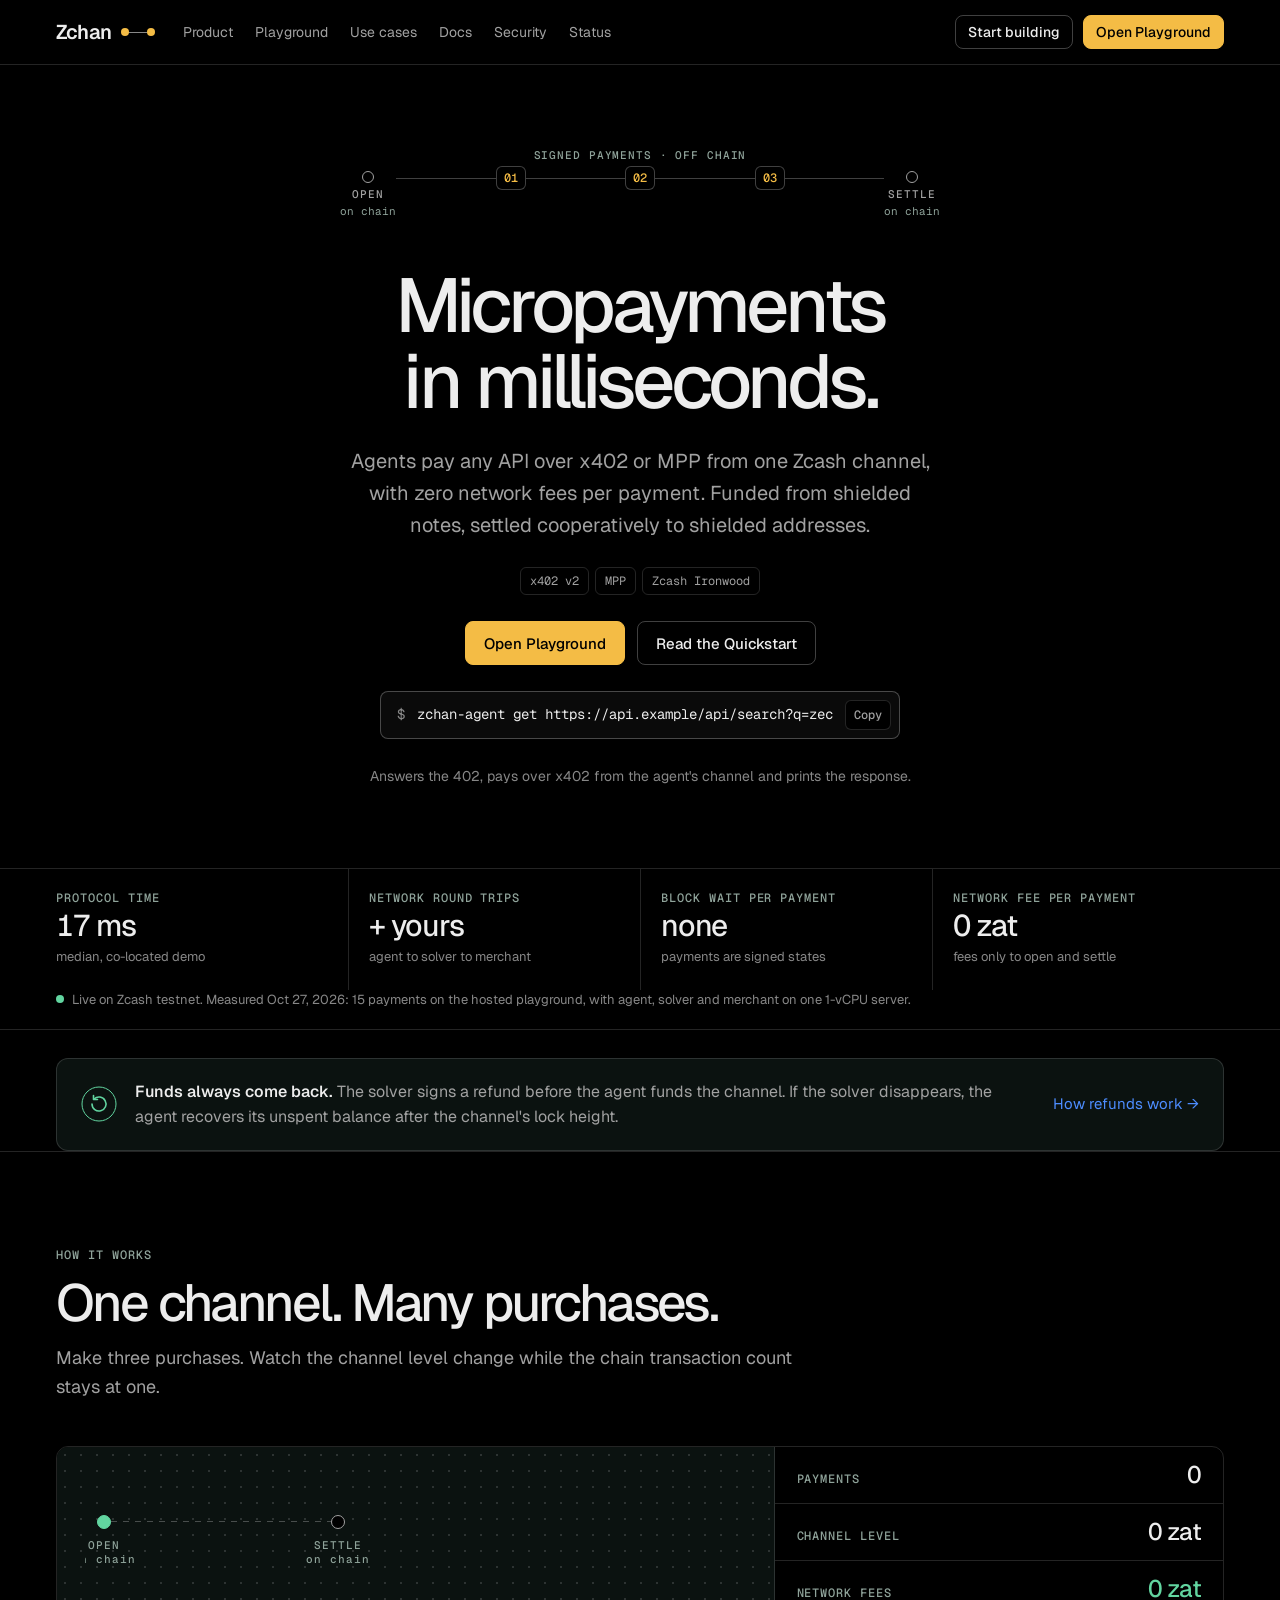
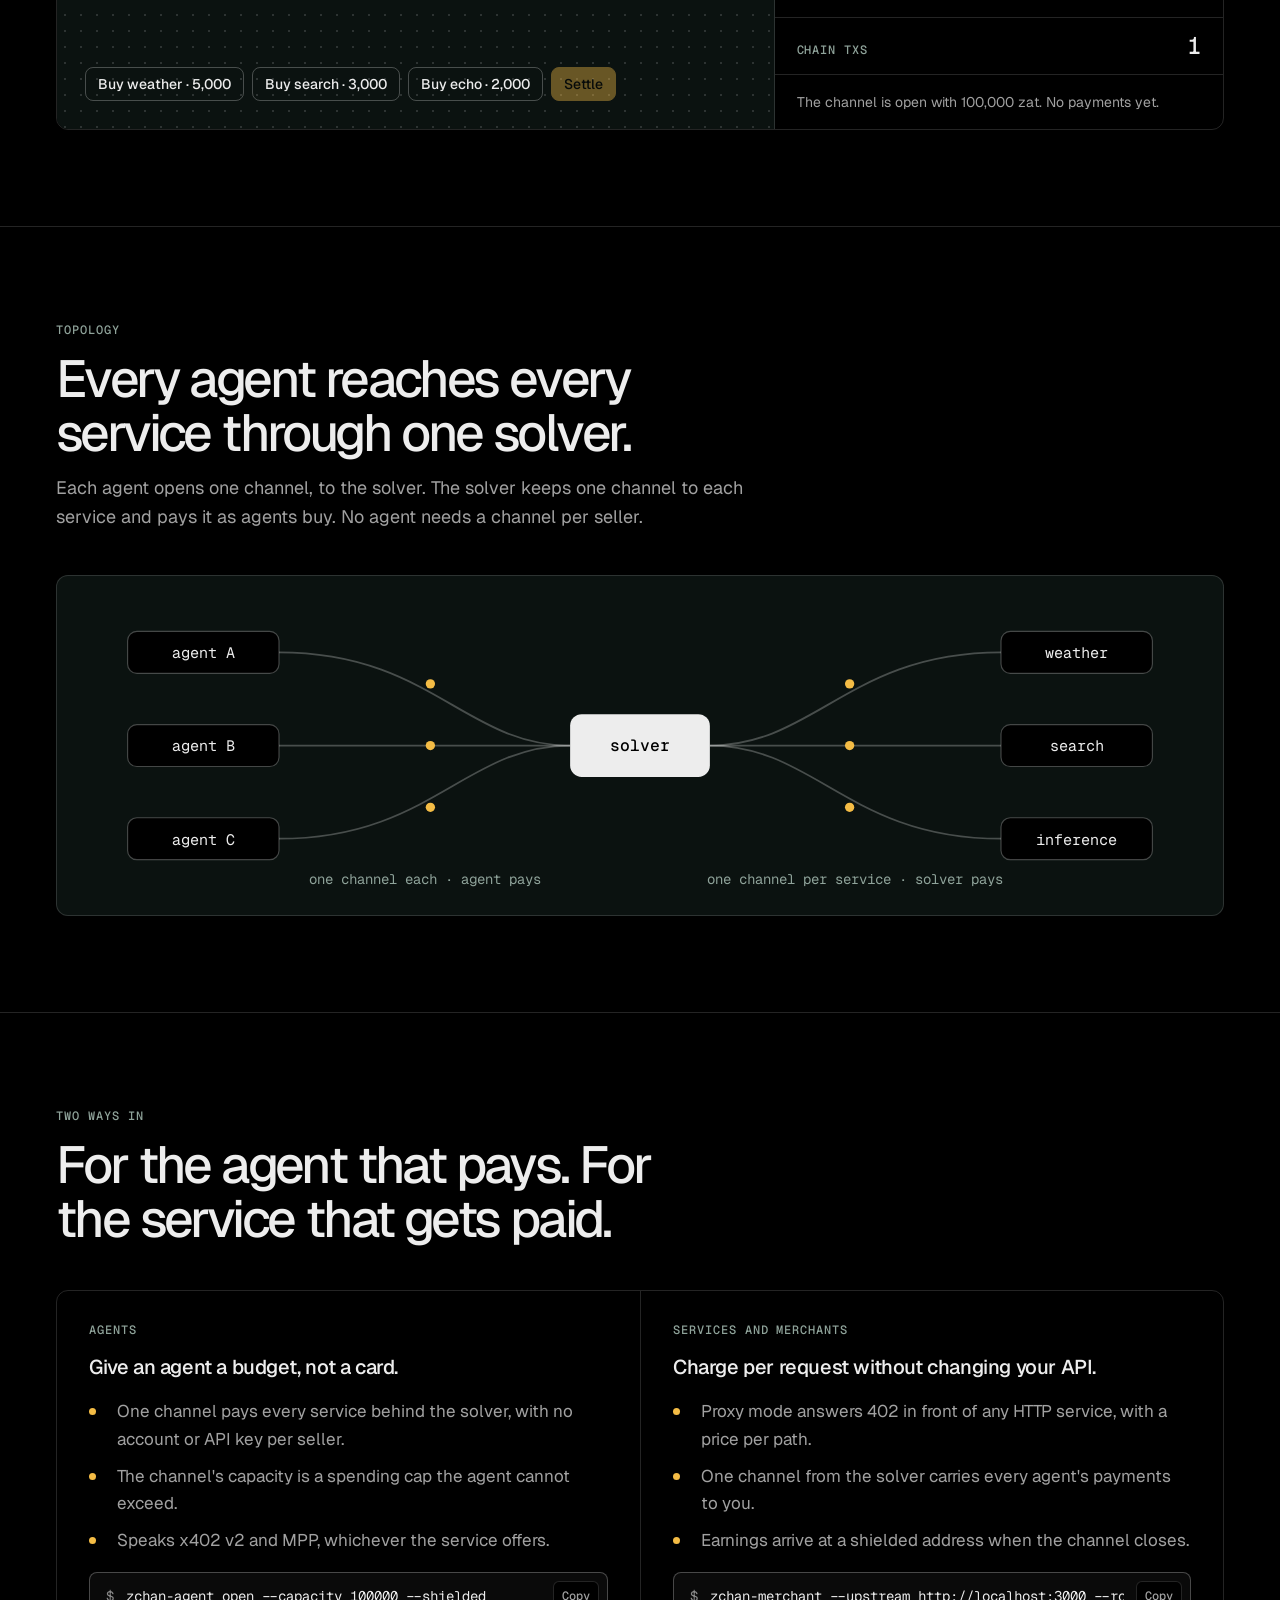
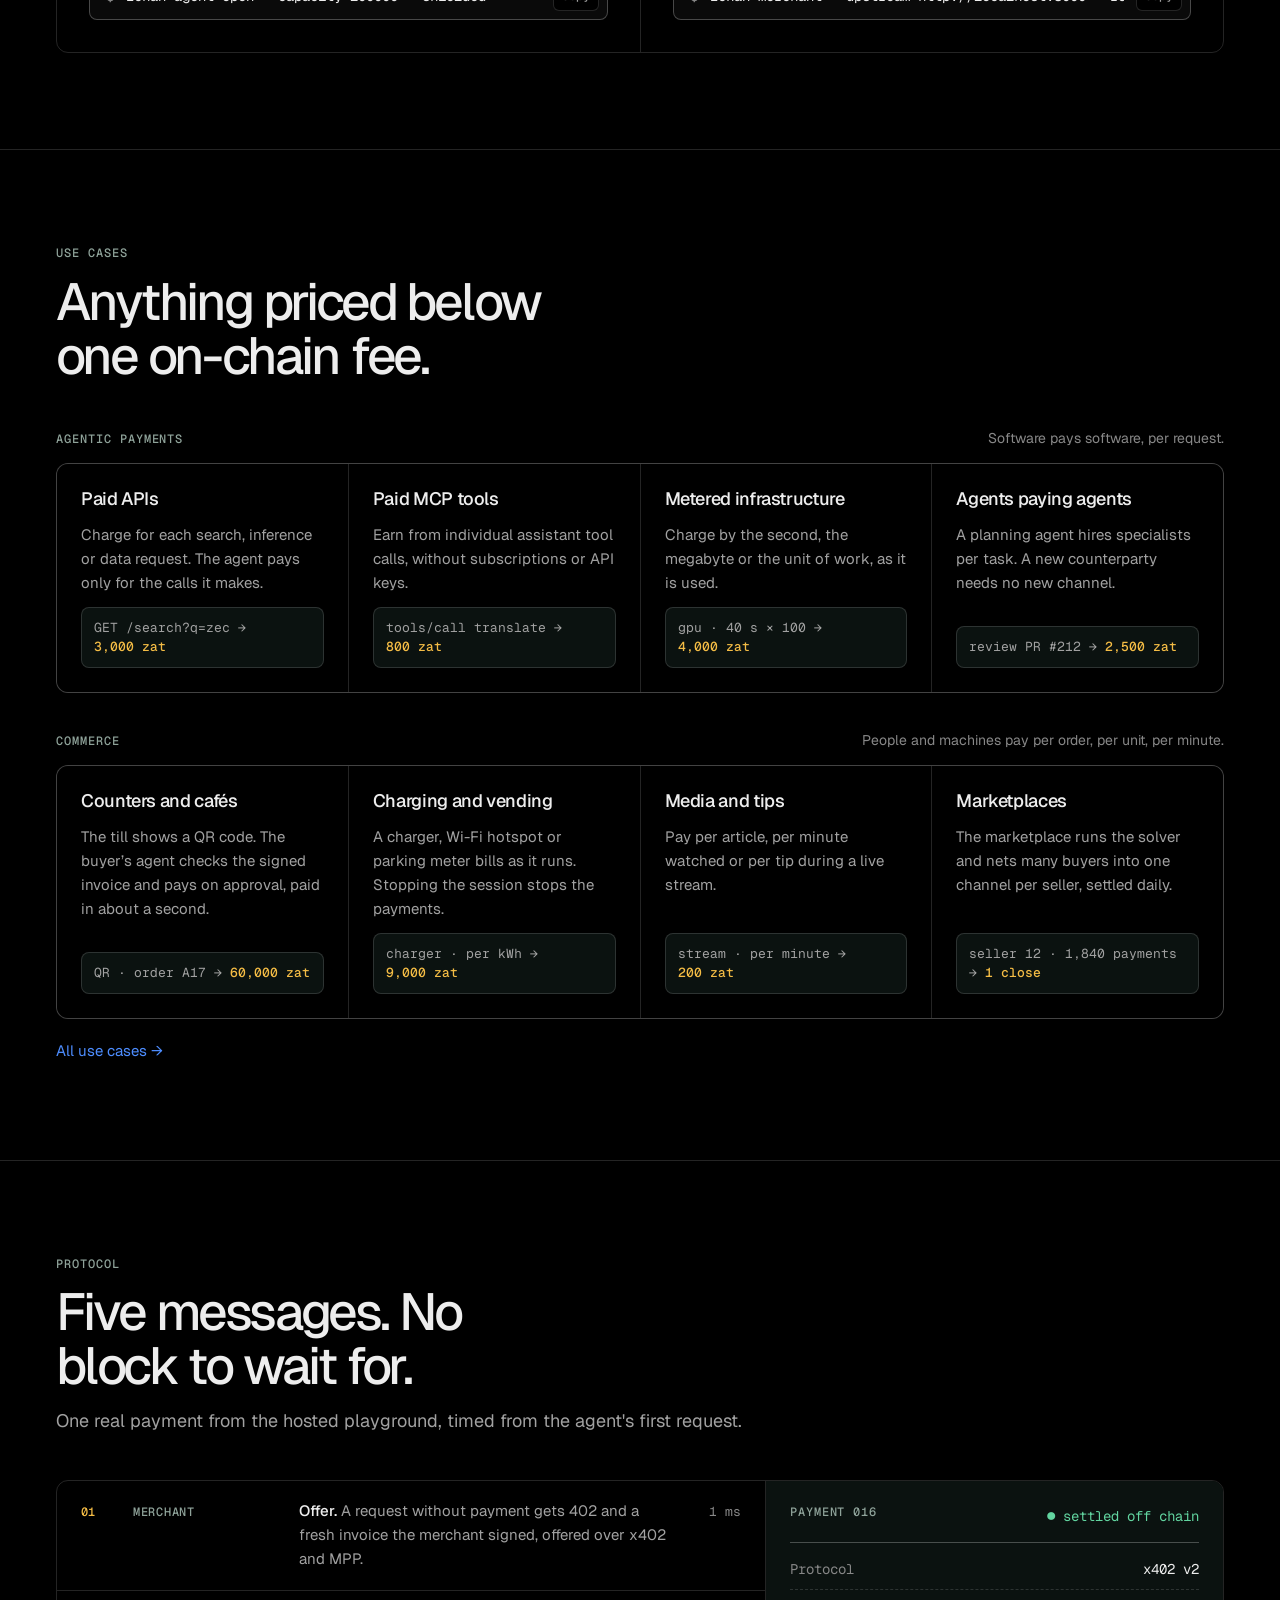
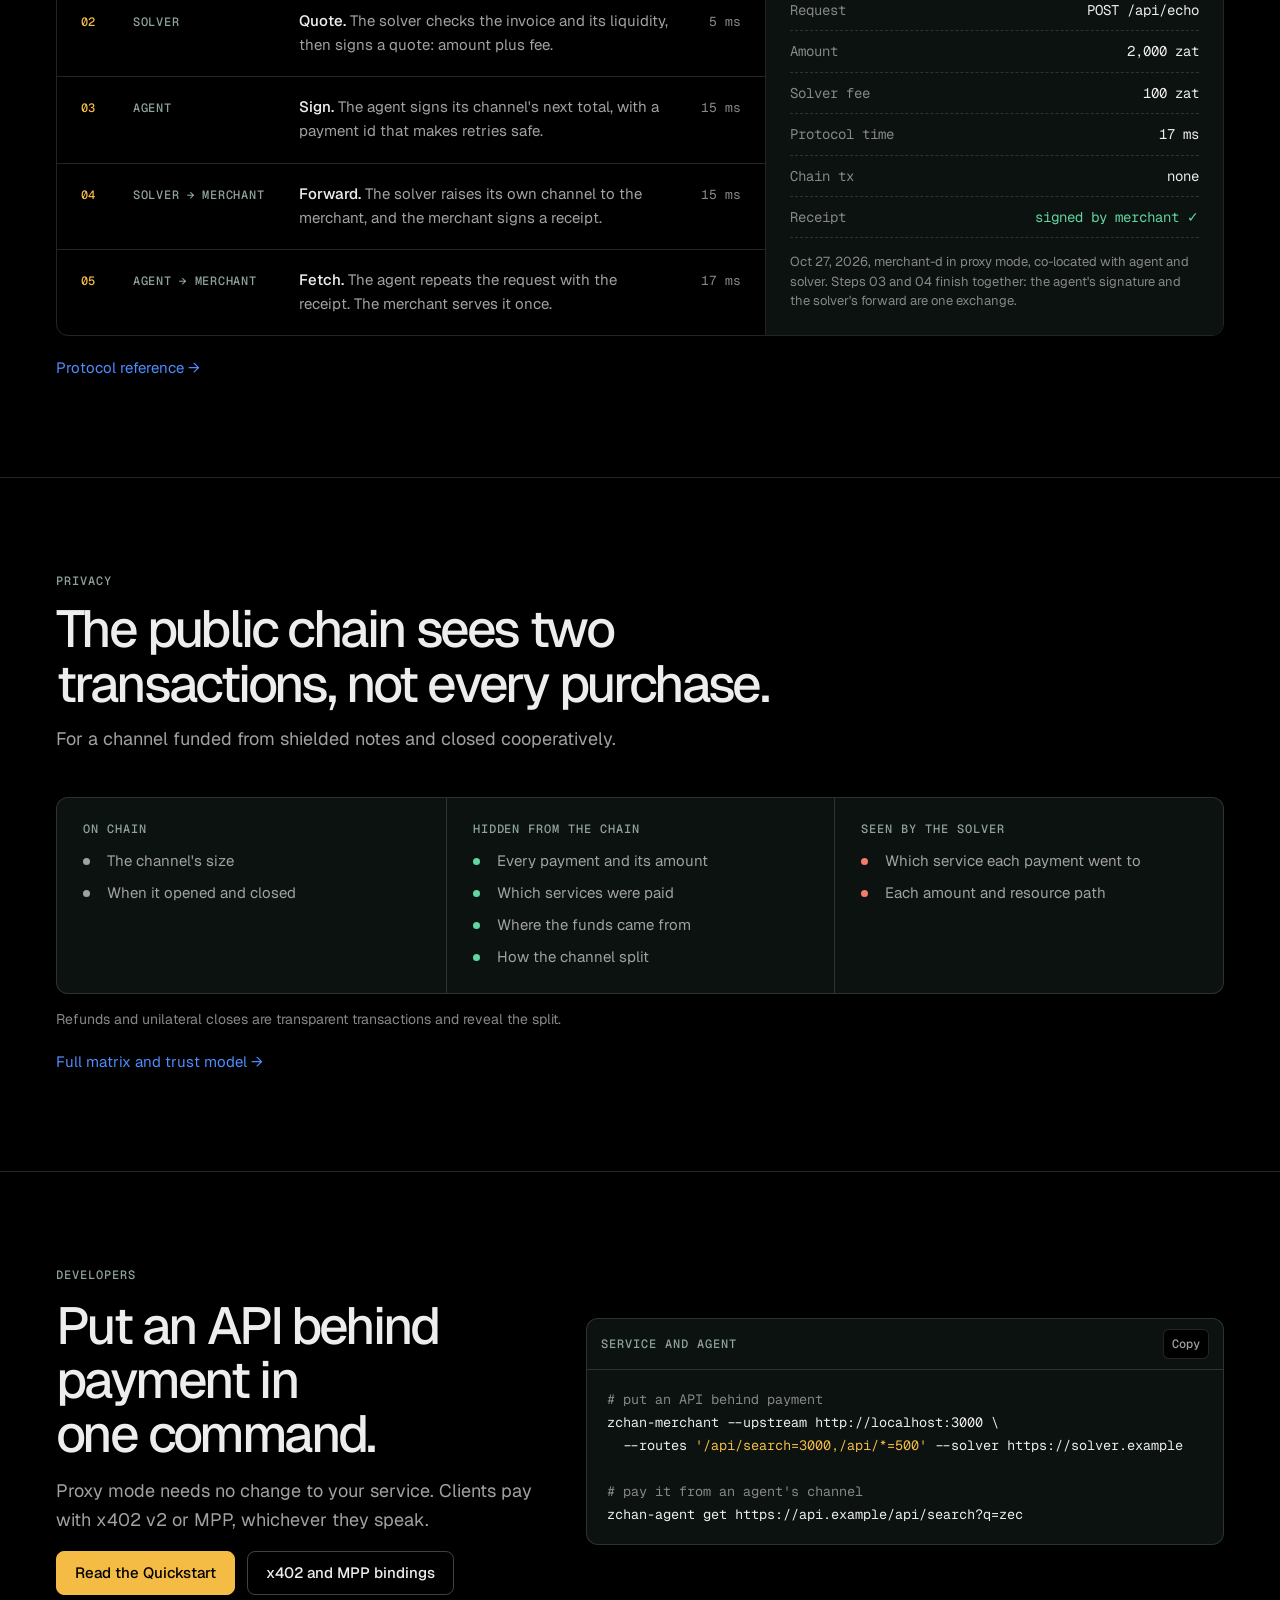
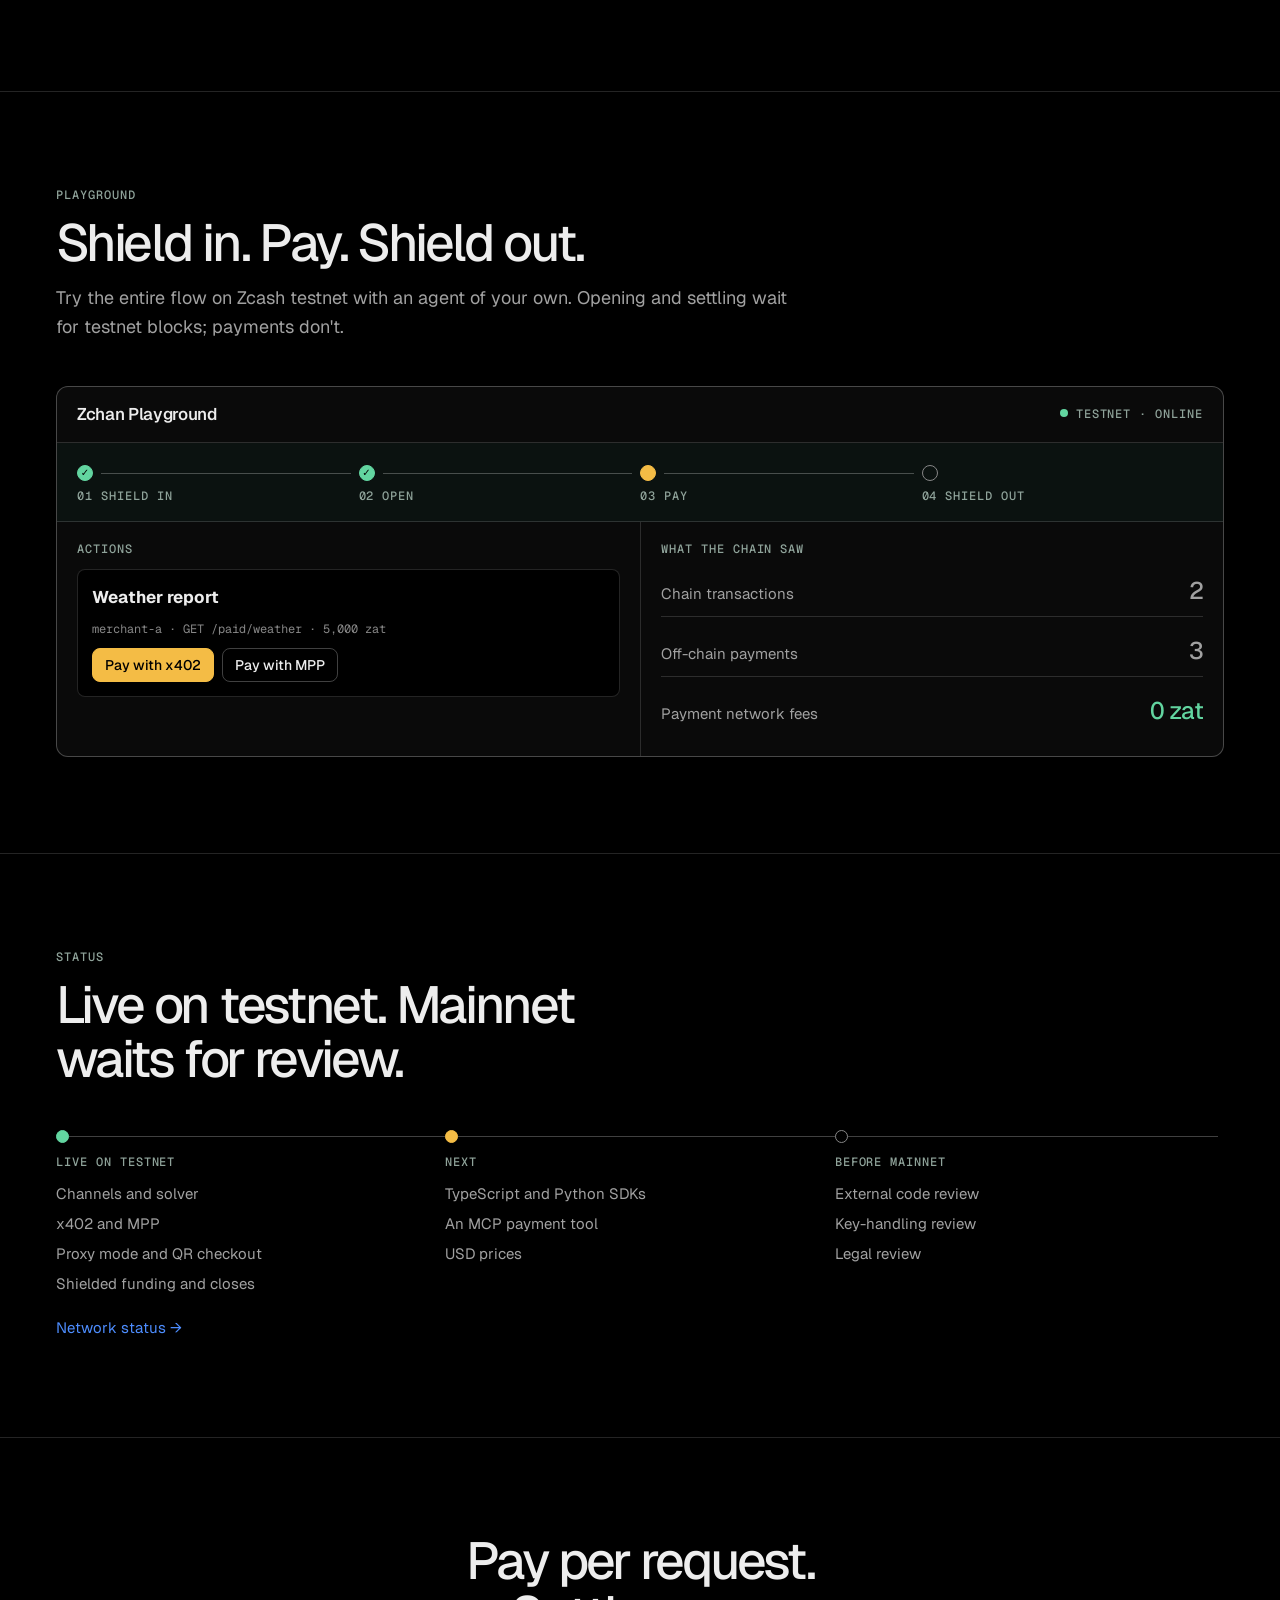
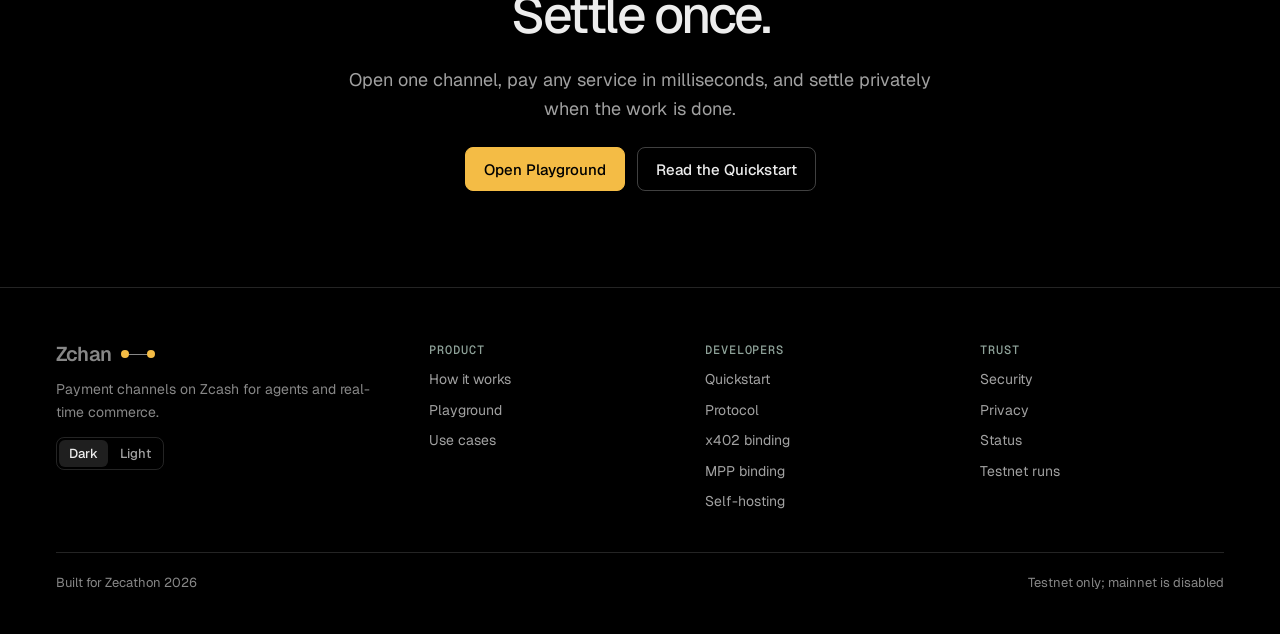
==== commit 6e5c74a4: "Landing: use cases split into agentic payments and commerce Co-Authored-By: Claude Opus 5.5 <noreply" ====
--- a/site/index.html
+++ b/site/index.html
@@ -187,10 +187,16 @@
 .path li { display: grid; grid-template-columns: 18px minmax(0, 1fr); gap: 10px; }
 .path li::before { content: ""; width: 7px; height: 7px; margin-top: 10px; border-radius: 50%; background: var(--gold); }
 
-/* Use cases */
-.cases { display: grid; grid-template-columns: repeat(3, minmax(0, 1fr)); border: 1px solid var(--line); border-radius: 12px; overflow: hidden; }
-.case { padding: 28px; display: grid; gap: 14px; align-content: start; min-width: 0; }
-.case + .case { border-left: 1px solid var(--line); }
+/* Use cases: two groups, each a 1px connected grid */
+.casegroups { display: grid; gap: 36px; }
+.cg { display: grid; gap: 14px; }
+.cg .gh { display: flex; align-items: baseline; justify-content: space-between; gap: 6px 16px; flex-wrap: wrap; }
+.cg .gh p { color: var(--fg3); font-size: 14px; margin: 0; }
+.cases { display: grid; grid-template-columns: repeat(4, minmax(0, 1fr)); gap: 1px; background: var(--line); border: 1px solid var(--line); border-radius: 12px; overflow: hidden; }
+.case { padding: 24px; display: grid; grid-template-rows: auto 1fr auto; gap: 12px; min-width: 0; background: var(--bg); }
+.case .meterline { white-space: normal; }
+.case .meterline b { white-space: nowrap; }
+.case h3 { font-size: 18px; }
 .case p { color: var(--fg2); font-size: 15px; }
 .meterline { font: 13px/1.5 var(--mono); background: var(--pine); border: 1px solid var(--line); border-radius: 8px; padding: 10px 12px; color: var(--fg2); overflow-x: auto; white-space: nowrap; }
 .meterline b { color: var(--gold-text); font-weight: 500; }
@@ -288,7 +294,8 @@
   details.menu { display: block; }
   .lab, .proto, .paths, .cases, .priv, .panes, .quick { grid-template-columns: minmax(0, 1fr); }
   .lab .stage, .steps { border-right: 0; border-bottom: 1px solid var(--line); }
-  .path + .path, .case + .case, .priv .col + .col, .pane + .pane { border-left: 0; border-top: 1px solid var(--line); }
+  .cases { grid-template-columns: repeat(2, minmax(0, 1fr)); }
+  .path + .path, .priv .col + .col, .pane + .pane { border-left: 0; border-top: 1px solid var(--line); }
   .evidence .grid { grid-template-columns: repeat(2, minmax(0, 1fr)); }
   .evidence .cell:nth-child(3) { border-left: 0; padding-left: 0; }
   .evidence .cell:nth-child(n+3) { border-top: 1px solid var(--line); }
@@ -312,7 +319,10 @@
   .step .who { grid-column: 2; grid-row: 1; }
   .step .t { grid-column: 3; grid-row: 1; }
   .step p { grid-column: 2 / 4; grid-row: 2; }
-  .path, .case, .priv .col { padding: 22px; }
+  .cases { grid-template-columns: minmax(0, 1fr); }
+  .path, .priv .col { padding: 22px; }
+  .case { padding: 18px 20px; grid-template-rows: auto auto; gap: 10px; }
+  .case p { display: none; }
   .lab .stage { padding: 20px; }
 }
 @media (prefers-reduced-motion: reduce) {
@@ -487,24 +497,59 @@
         <span class="label">Use cases</span>
         <h2>Anything priced below one on-chain fee.</h2>
       </div>
-      <div class="cases">
-        <article class="case">
-          <h3>Paid APIs</h3>
-          <p>Charge for each search, inference or data request. The agent pays only for the calls it makes.</p>
-          <div class="meterline">GET /api/search?q=zec → <b>3,000 zat</b></div>
-        </article>
-        <article class="case">
-          <h3>Paid MCP tools</h3>
-          <p>Earn from individual assistant tool calls, without subscriptions or API keys.</p>
-          <div class="meterline">tools/call translate → <b>800 zat</b></div>
-        </article>
-        <article class="case">
-          <h3>Metered infrastructure</h3>
-          <p>Charge by the second, the megabyte or the unit of work, as it is used.</p>
-          <div class="meterline">gpu · 40 s × 100 → <b>4,000 zat</b></div>
-        </article>
-      </div>
-      <a class="more" href="https://165-22-48-127.sslip.io/docs/#use-cases">All use cases, including commerce →</a>
+      <div class="casegroups">
+        <div class="cg">
+          <div class="gh"><span class="label">Agentic payments</span><p>Software pays software, per request.</p></div>
+          <div class="cases">
+          <article class="case">
+            <h3>Paid APIs</h3>
+            <p>Charge for each search, inference or data request. The agent pays only for the calls it makes.</p>
+            <div class="meterline">GET /search?q=zec → <b>3,000 zat</b></div>
+          </article>
+          <article class="case">
+            <h3>Paid MCP tools</h3>
+            <p>Earn from individual assistant tool calls, without subscriptions or API keys.</p>
+            <div class="meterline">tools/call translate → <b>800 zat</b></div>
+          </article>
+          <article class="case">
+            <h3>Metered infrastructure</h3>
+            <p>Charge by the second, the megabyte or the unit of work, as it is used.</p>
+            <div class="meterline">gpu · 40 s × 100 → <b>4,000 zat</b></div>
+          </article>
+          <article class="case">
+            <h3>Agents paying agents</h3>
+            <p>A planning agent hires specialists per task. A new counterparty needs no new channel.</p>
+            <div class="meterline">review PR #212 → <b>2,500 zat</b></div>
+          </article>
+          </div>
+        </div>
+        <div class="cg">
+          <div class="gh"><span class="label">Commerce</span><p>People and machines pay per order, per unit, per minute.</p></div>
+          <div class="cases">
+          <article class="case">
+            <h3>Counters and cafés</h3>
+            <p>The till shows a QR code. The buyer’s agent checks the signed invoice and pays on approval, paid in about a second.</p>
+            <div class="meterline">QR · order A17 → <b>60,000 zat</b></div>
+          </article>
+          <article class="case">
+            <h3>Charging and vending</h3>
+            <p>A charger, Wi-Fi hotspot or parking meter bills as it runs. Stopping the session stops the payments.</p>
+            <div class="meterline">charger · per kWh → <b>9,000 zat</b></div>
+          </article>
+          <article class="case">
+            <h3>Media and tips</h3>
+            <p>Pay per article, per minute watched or per tip during a live stream.</p>
+            <div class="meterline">stream · per minute → <b>200 zat</b></div>
+          </article>
+          <article class="case">
+            <h3>Marketplaces</h3>
+            <p>The marketplace runs the solver and nets many buyers into one channel per seller, settled daily.</p>
+            <div class="meterline">seller 12 · 1,840 payments → <b>1 close</b></div>
+          </article>
+          </div>
+        </div>
+      </div>
+      <a class="more" href="https://165-22-48-127.sslip.io/docs/#use-cases">All use cases →</a>
     </div>
   </section>
 
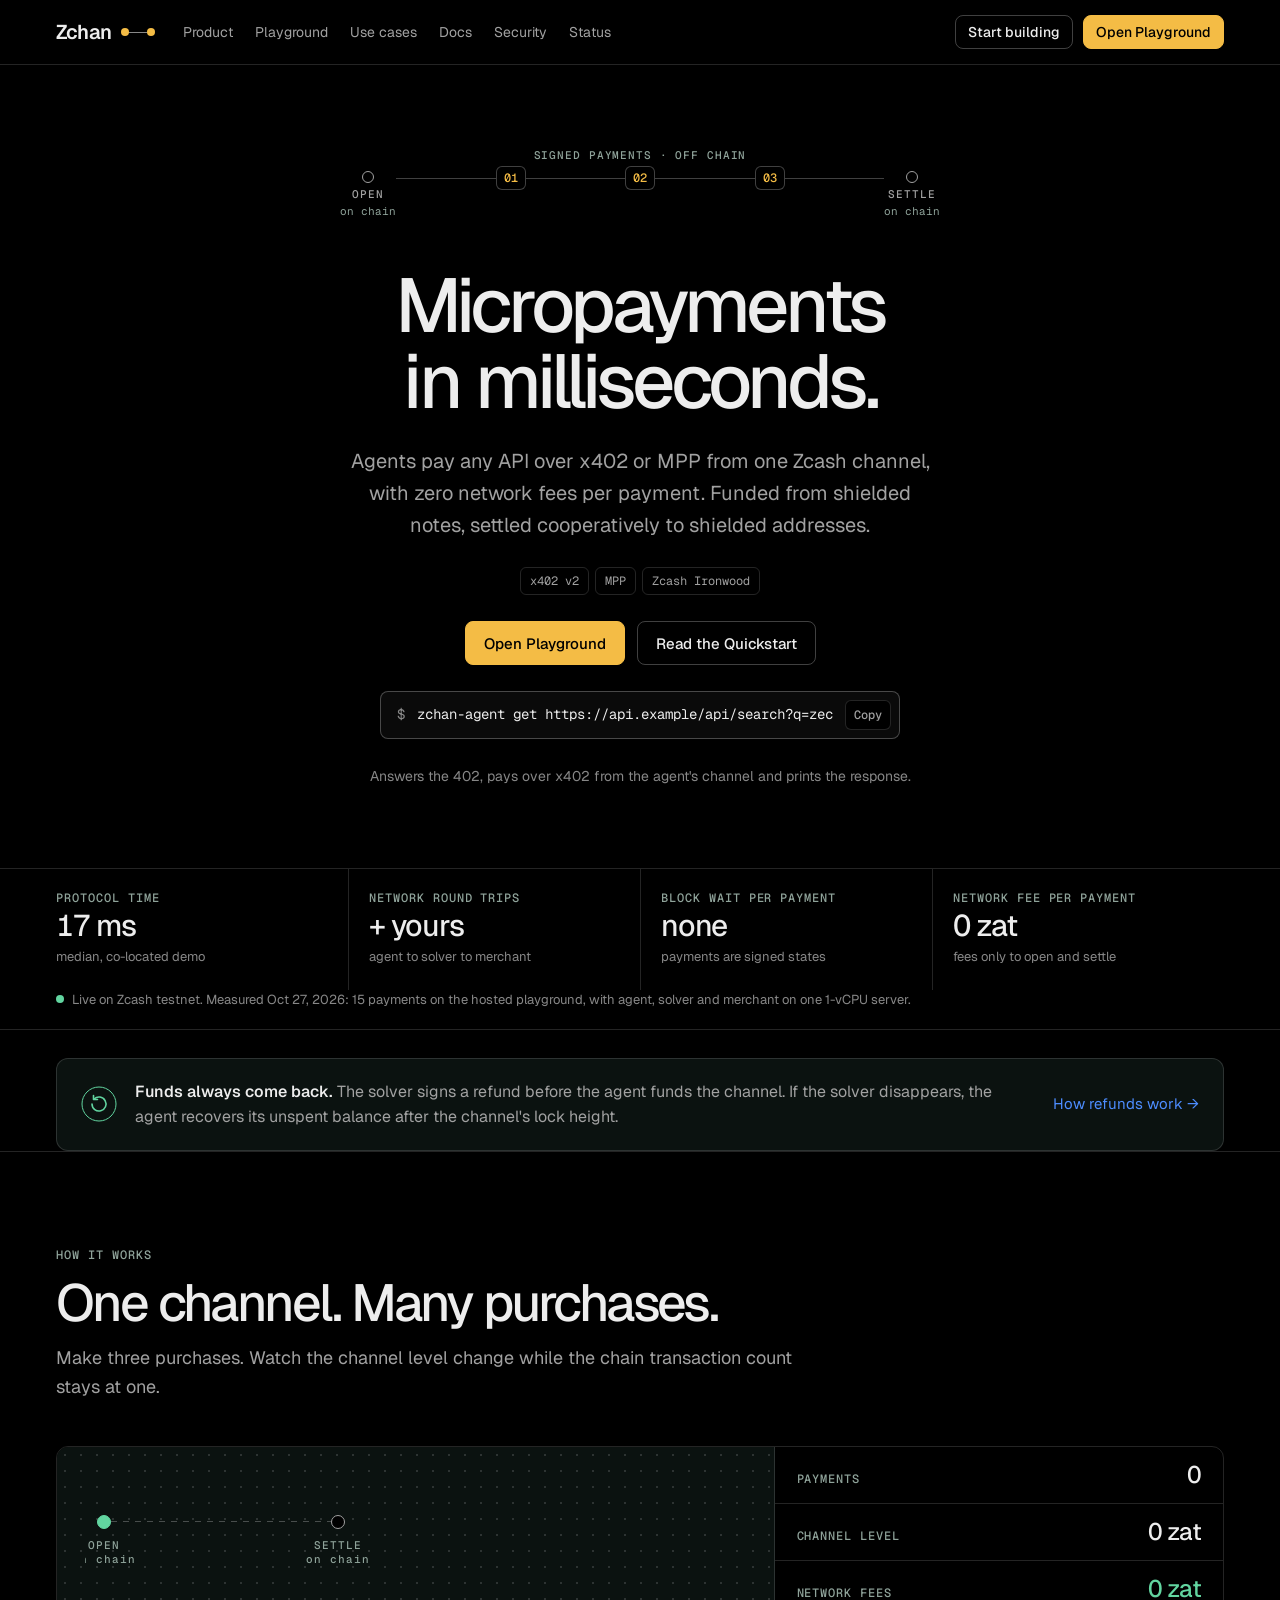
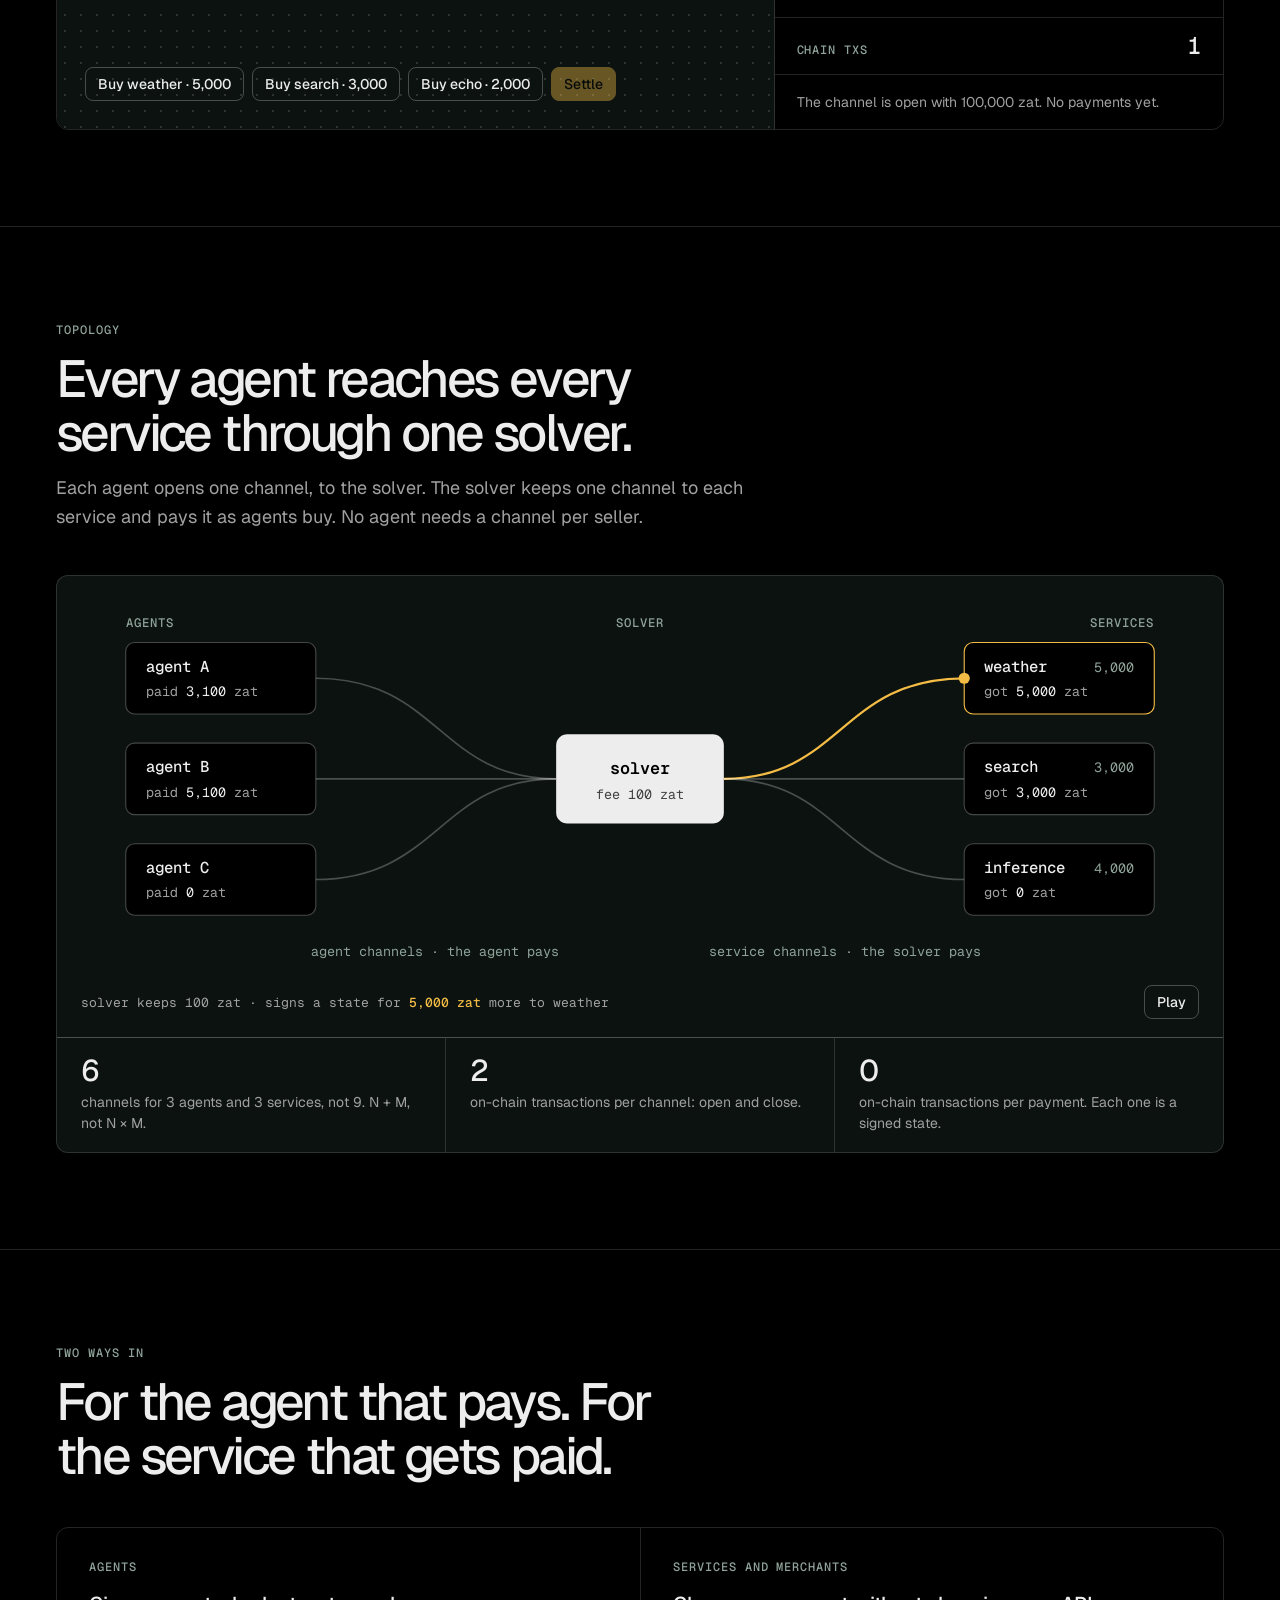
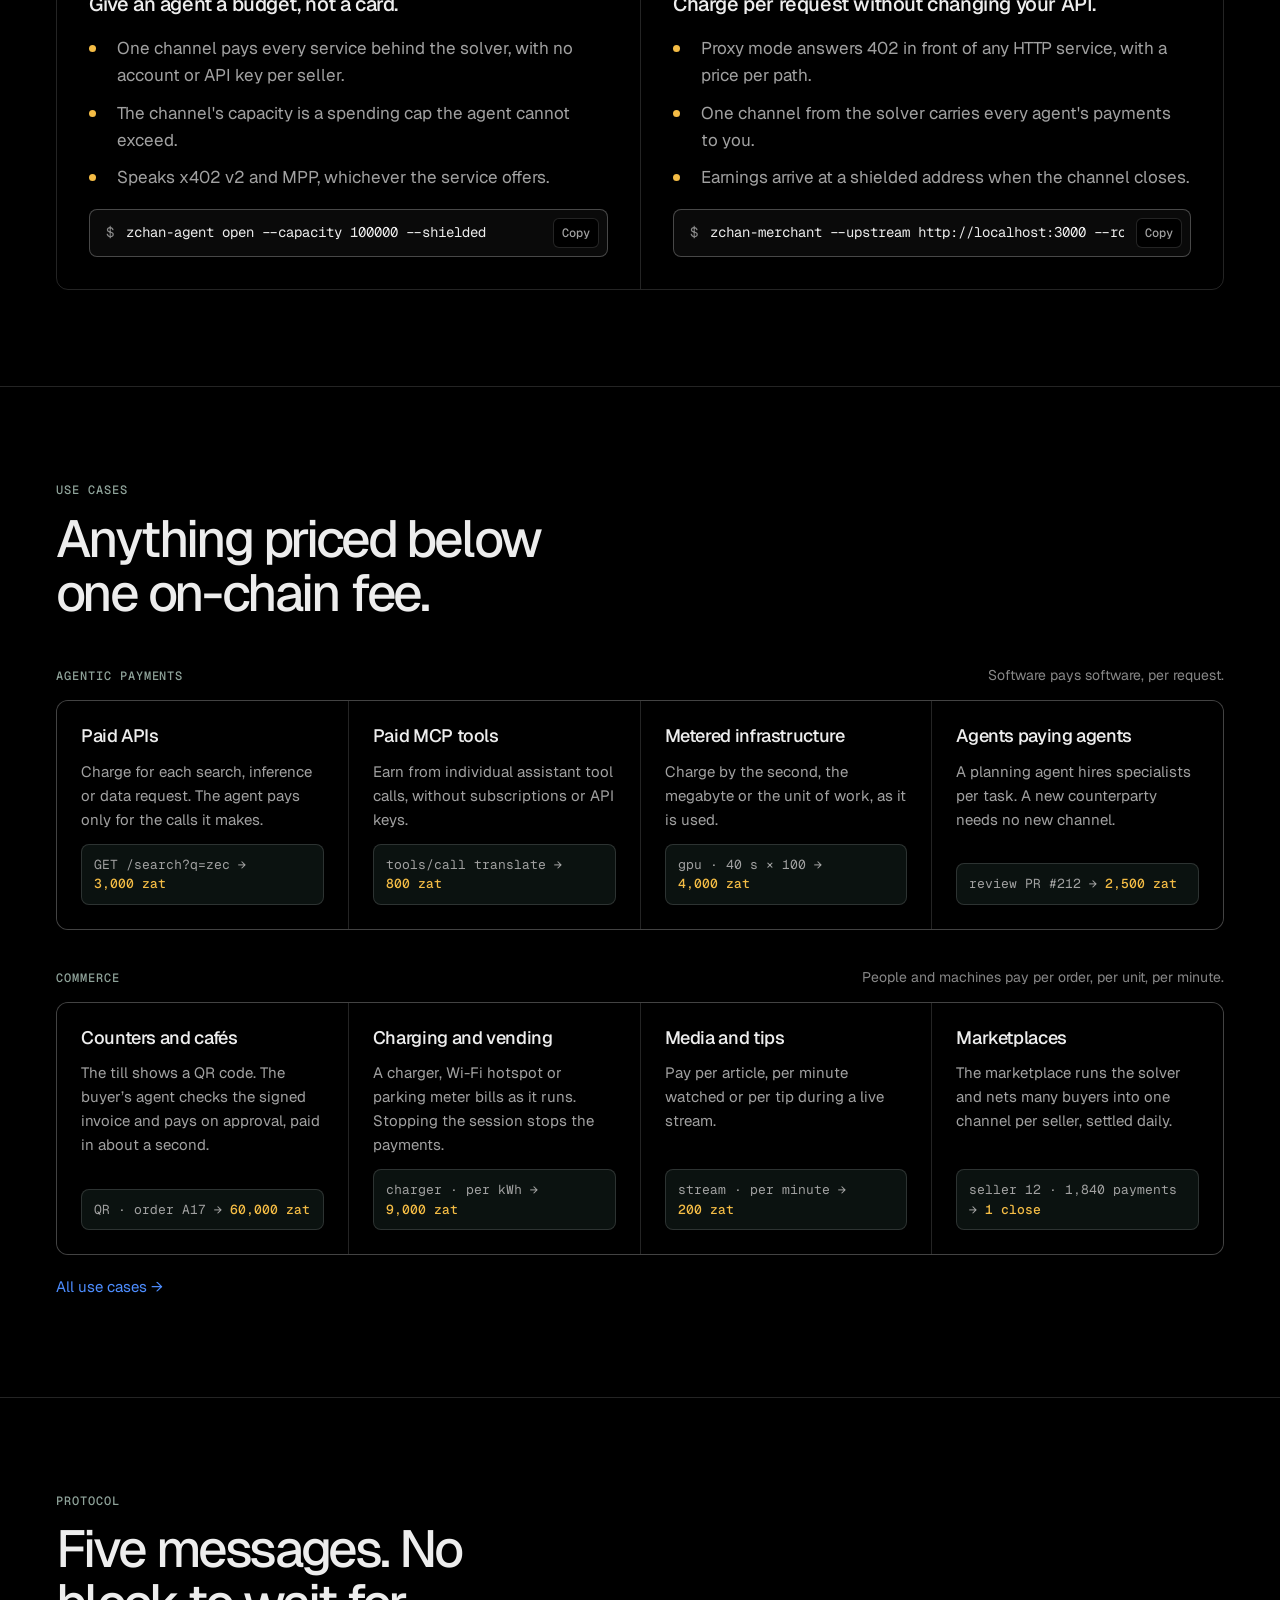
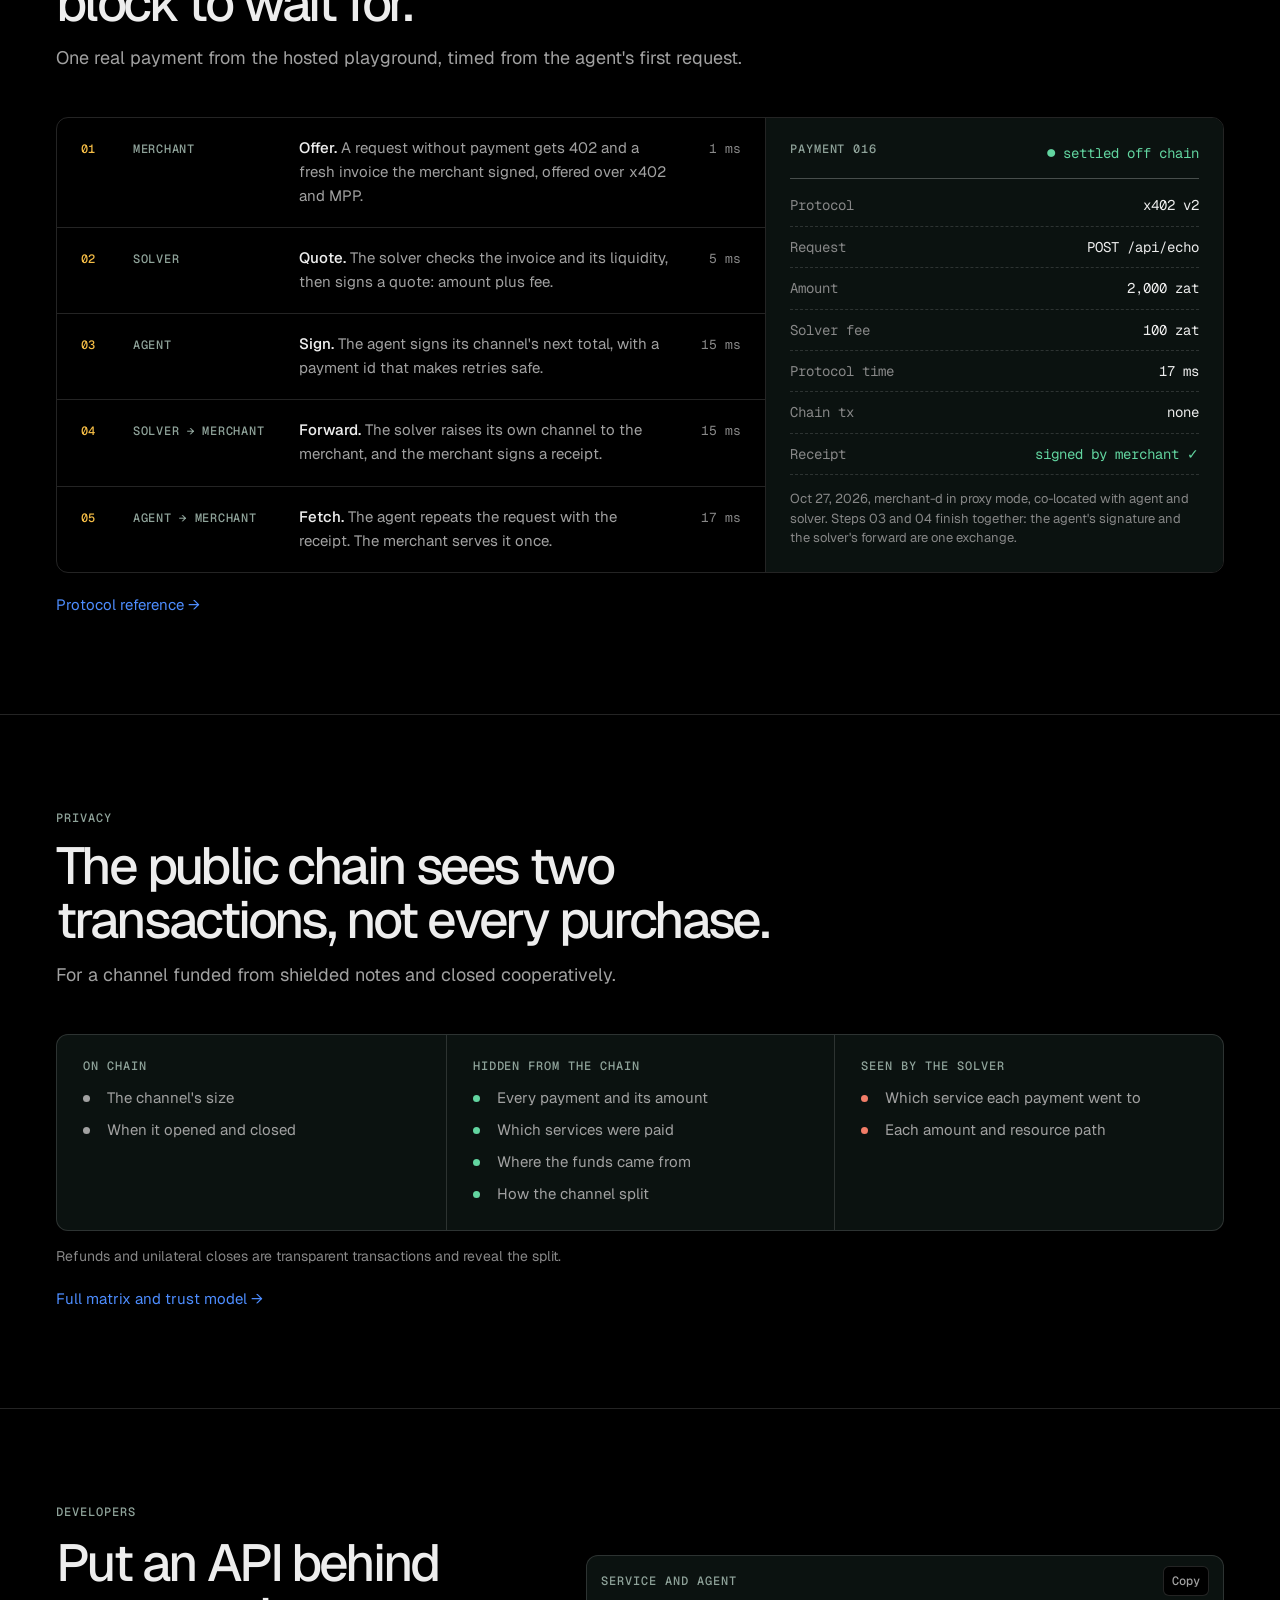
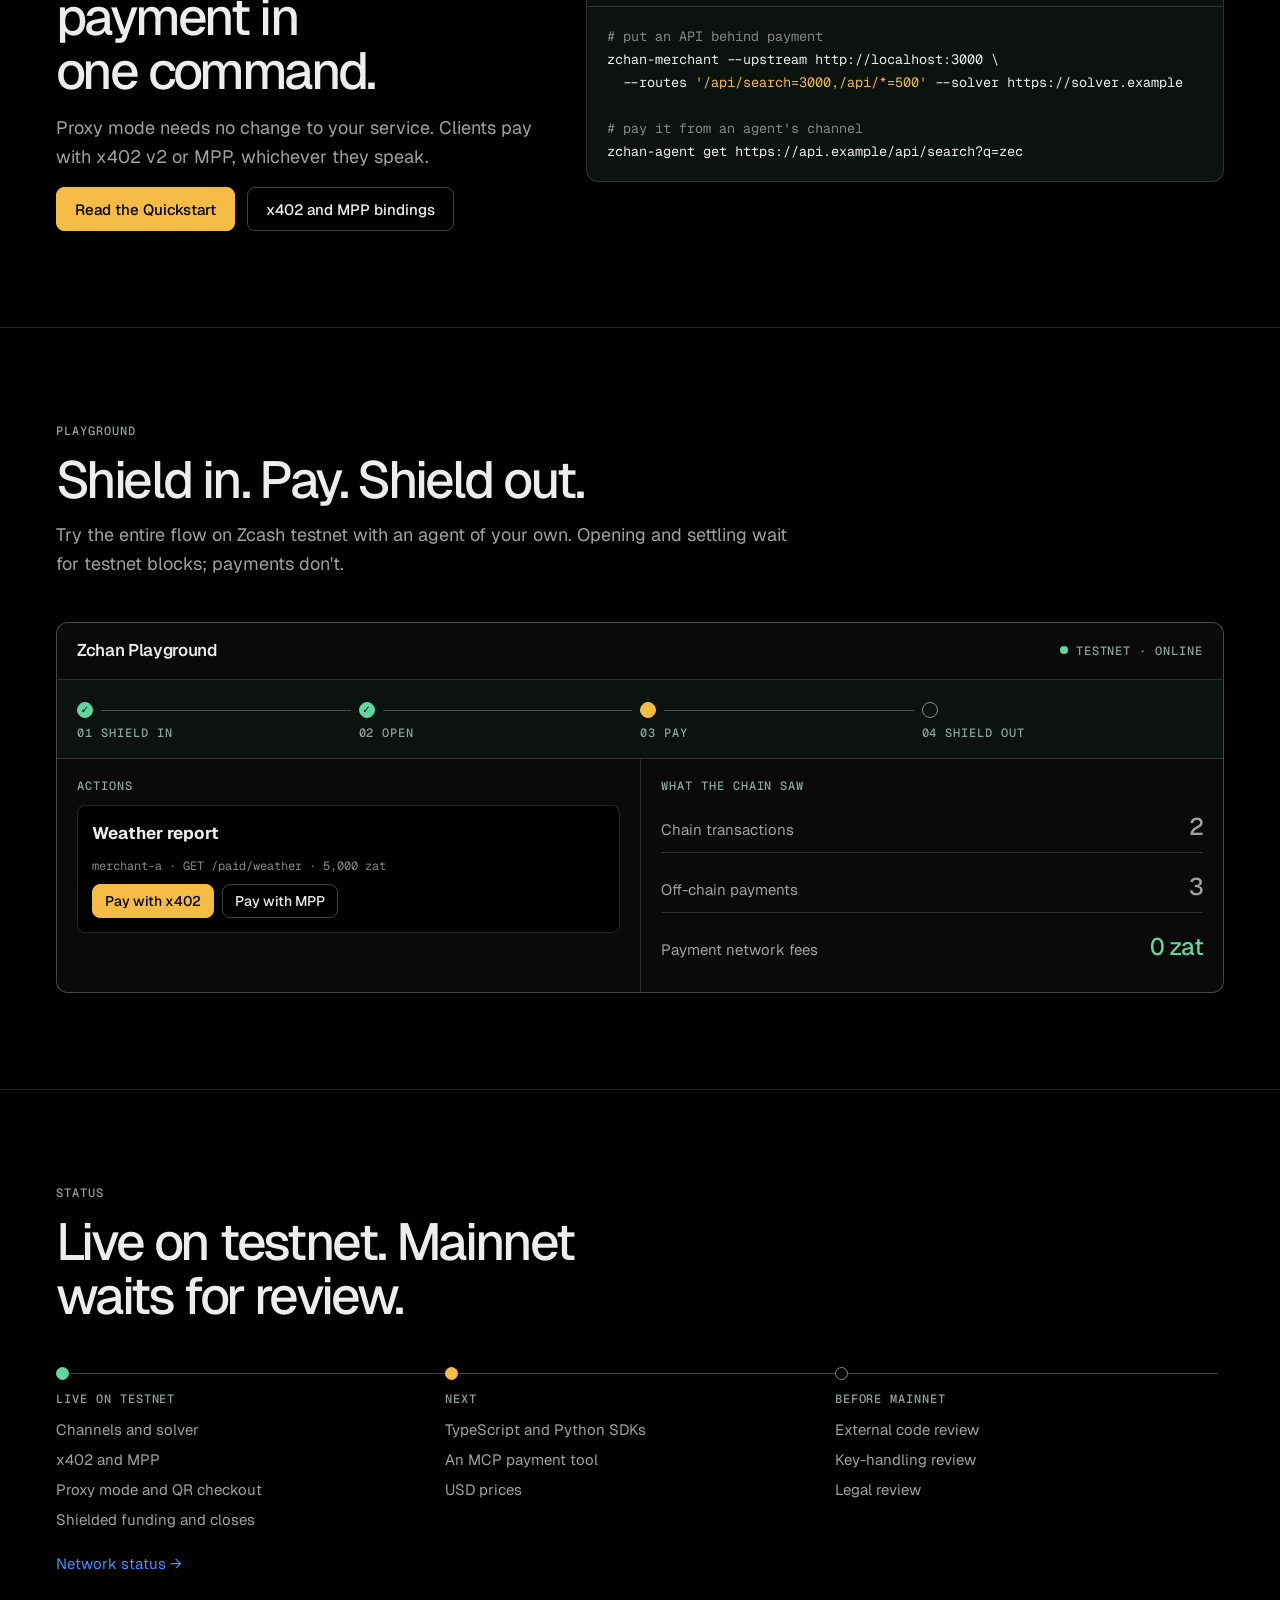
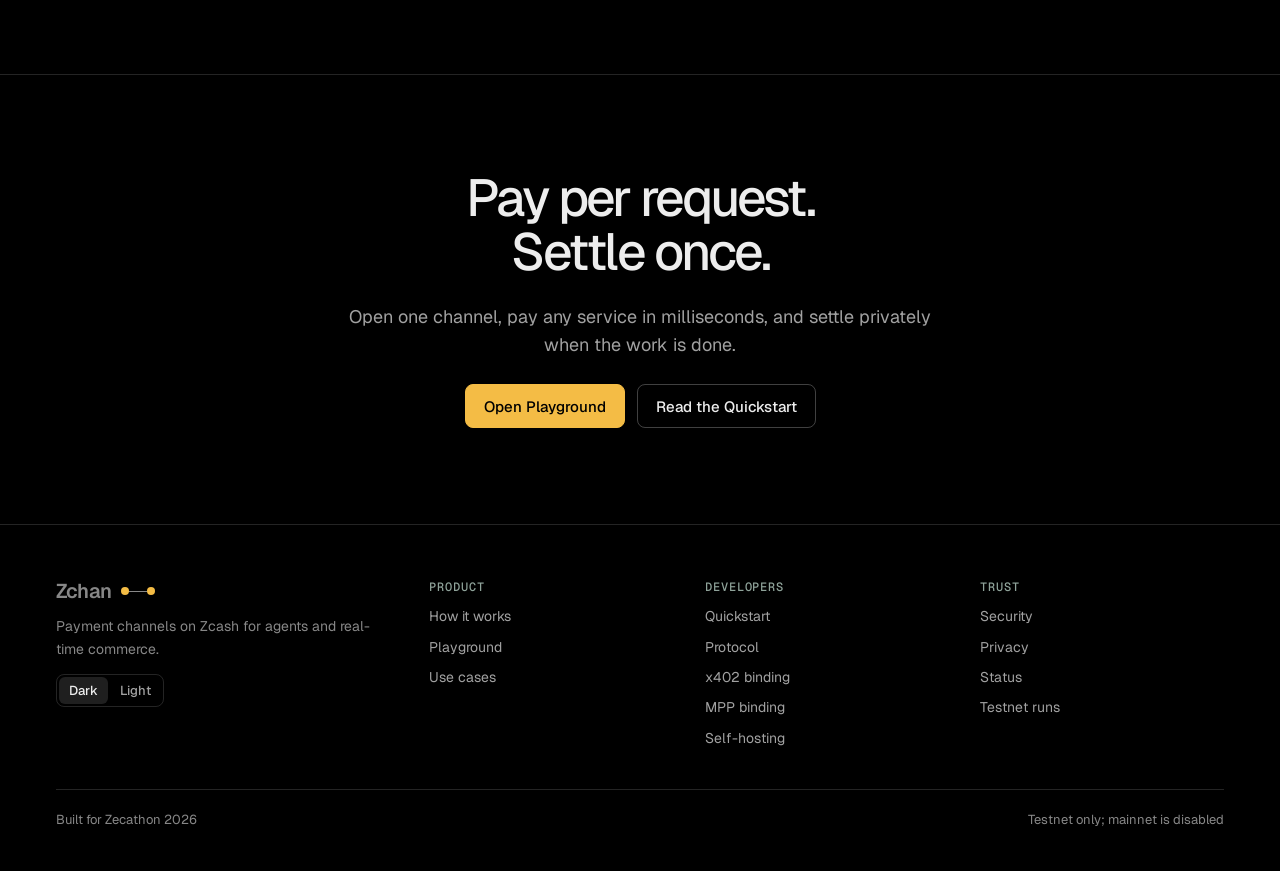
==== commit d7217dd0: "Landing: topology diagram plays purchases through the solver Co-Authored-By: Claude Opus 5.5 <norepl" ====
--- a/site/index.html
+++ b/site/index.html
@@ -169,15 +169,41 @@
 .lab .note { padding: 16px 22px; font-size: 14px; color: var(--fg2); }
 
 /* Topology */
-.topo { background: var(--pine); border: 1px solid var(--line); border-radius: 12px; padding: 24px; overflow-x: auto; }
-.topo svg { display: block; width: 100%; min-width: 640px; height: auto; }
-.topo .t { font: 13px var(--mono); fill: var(--fg); }
+.topo { background: var(--pine); border: 1px solid var(--line); border-radius: 12px; overflow: hidden; }
+.topo-fig { padding: 24px 24px 4px; }
+.topo svg { display: block; width: 100%; height: auto; }
+.topo svg.tall { display: none; max-width: 420px; margin: 0 auto; }
+.topo .h { font: 500 11px var(--mono); letter-spacing: .08em; fill: var(--sage); }
+.topo .t { font: 500 14px var(--mono); fill: var(--fg); }
+.topo .tall .t { font-size: 13px; }
+.topo .s { font: 12px var(--mono); fill: var(--fg2); font-variant-numeric: tabular-nums; }
+.topo .tall .s { font-size: 11px; }
+.topo .s .v { fill: var(--fg); }
 .topo .d { font: 12px var(--mono); fill: var(--sage); }
-.topo .box { fill: var(--bg); stroke: var(--line-hi); }
+.topo .box { fill: var(--bg); stroke: var(--line-hi); transition: stroke .2s; }
+.topo .box.live { stroke: var(--gold); }
 .topo .core { fill: var(--fg); }
-.topo .core-t { font: 500 14px var(--mono); fill: var(--bg); }
-.topo .edge { stroke: var(--line-hi); stroke-width: 1.5; fill: none; }
-.topo .pay { fill: var(--gold); }
+.topo .core-t { font: 600 15px var(--mono); fill: var(--bg); }
+.topo .core-s { font: 12px var(--mono); fill: var(--bg); opacity: .72; }
+.topo .edge { stroke: var(--line-hi); stroke-width: 1.5; fill: none; transition: stroke .2s; }
+.topo .edge.live { stroke: var(--gold); stroke-width: 2; }
+.topo .dot { fill: var(--gold); opacity: 0; }
+.topo-foot { display: flex; align-items: center; justify-content: space-between; gap: 12px; padding: 12px 24px 18px; flex-wrap: wrap; }
+.topo-log { margin: 0; font: 13px/1.5 var(--mono); color: var(--fg2); min-width: 0; }
+.topo-log b { color: var(--gold-text); font-weight: 500; }
+.topo-facts { display: grid; grid-template-columns: repeat(3, minmax(0, 1fr)); gap: 1px; background: var(--line); border-top: 1px solid var(--line); }
+.topo-facts div { background: var(--pine); padding: 18px 24px; display: grid; gap: 6px; align-content: start; min-width: 0; }
+.topo-facts b { font: 480 30px/1 var(--sans); letter-spacing: -0.04em; color: var(--fg); }
+.topo-facts span { font-size: 14px; line-height: 1.5; color: var(--fg2); }
+@media (max-width: 700px) {
+  .topo svg.wide { display: none; }
+  .topo svg.tall { display: block; }
+  .topo-fig { padding: 18px 12px 0; }
+  .topo-foot, .topo-facts div { padding-inline: 16px; }
+  .topo-facts { grid-template-columns: minmax(0, 1fr); }
+  .topo-facts div { grid-template-columns: 44px minmax(0, 1fr); align-items: baseline; gap: 10px; padding-block: 14px; }
+  .topo-facts b { font-size: 24px; }
+}
 
 /* Entry paths */
 .paths { display: grid; grid-template-columns: repeat(2, minmax(0, 1fr)); border: 1px solid var(--line); border-radius: 12px; overflow: hidden; }
@@ -440,22 +466,54 @@
         <h2>Every agent reaches every service through one solver.</h2>
         <p>Each agent opens one channel, to the solver. The solver keeps one channel to each service and pays it as agents buy. No agent needs a channel per seller.</p>
       </div>
-      <div class="topo" role="img" aria-label="Agents A, B and C each hold one channel to the solver; the solver holds one channel to each service: weather, search and inference.">
-        <svg viewBox="0 0 960 250" xmlns="http://www.w3.org/2000/svg">
-          <path class="edge" d="M170 45 C 300 45, 330 125, 420 125"/><path class="edge" d="M170 125 L 420 125"/><path class="edge" d="M170 205 C 300 205, 330 125, 420 125"/>
-          <path class="edge" d="M540 125 C 630 125, 660 45, 790 45"/><path class="edge" d="M540 125 L 790 125"/><path class="edge" d="M540 125 C 630 125, 660 205, 790 205"/>
-          <circle class="pay" cx="300" cy="72" r="4"/><circle class="pay" cx="300" cy="125" r="4"/><circle class="pay" cx="300" cy="178" r="4"/>
-          <circle class="pay" cx="660" cy="72" r="4"/><circle class="pay" cx="660" cy="125" r="4"/><circle class="pay" cx="660" cy="178" r="4"/>
-          <rect class="box" x="40" y="27" width="130" height="36" rx="8"/><text class="t" x="105" y="50" text-anchor="middle">agent A</text>
-          <rect class="box" x="40" y="107" width="130" height="36" rx="8"/><text class="t" x="105" y="130" text-anchor="middle">agent B</text>
-          <rect class="box" x="40" y="187" width="130" height="36" rx="8"/><text class="t" x="105" y="210" text-anchor="middle">agent C</text>
-          <rect class="core" x="420" y="98" width="120" height="54" rx="10"/><text class="core-t" x="480" y="130" text-anchor="middle">solver</text>
-          <rect class="box" x="790" y="27" width="130" height="36" rx="8"/><text class="t" x="855" y="50" text-anchor="middle">weather</text>
-          <rect class="box" x="790" y="107" width="130" height="36" rx="8"/><text class="t" x="855" y="130" text-anchor="middle">search</text>
-          <rect class="box" x="790" y="187" width="130" height="36" rx="8"/><text class="t" x="855" y="210" text-anchor="middle">inference</text>
-          <text class="d" x="295" y="244" text-anchor="middle">one channel each · agent pays</text>
-          <text class="d" x="665" y="244" text-anchor="middle">one channel per service · solver pays</text>
+      <div class="topo">
+        <div class="topo-fig" role="img" aria-label="Agents A, B and C each hold one channel to the solver. The solver holds one channel to each service: weather, search and inference. A purchase moves a signed state along the agent's channel, then along the service's channel.">
+        <svg class="wide" viewBox="0 0 1000 330" xmlns="http://www.w3.org/2000/svg" aria-hidden="true">
+          <text class="h" x="40" y="24">AGENTS</text><text class="h" x="500" y="24" text-anchor="middle">SOLVER</text><text class="h" x="960" y="24" text-anchor="end">SERVICES</text>
+          <path class="edge" data-e="A" d="M210 70 C 320 70, 320 160, 425 160"/>
+          <path class="edge" data-e="B" d="M210 160 C 320 160, 320 160, 425 160"/>
+          <path class="edge" data-e="C" d="M210 250 C 320 250, 320 160, 425 160"/>
+          <path class="edge" data-e="weather" d="M575 160 C 680 160, 680 70, 790 70"/>
+          <path class="edge" data-e="search" d="M575 160 C 680 160, 680 160, 790 160"/>
+          <path class="edge" data-e="inference" d="M575 160 C 680 160, 680 250, 790 250"/>
+          <rect class="box" data-b="A" x="40" y="38" width="170" height="64" rx="8"/><text class="t" x="58" y="64">agent A</text><text class="s" x="58" y="86">paid <tspan class="v" data-k="A">0</tspan> zat</text>
+          <rect class="box" data-b="B" x="40" y="128" width="170" height="64" rx="8"/><text class="t" x="58" y="154">agent B</text><text class="s" x="58" y="176">paid <tspan class="v" data-k="B">0</tspan> zat</text>
+          <rect class="box" data-b="C" x="40" y="218" width="170" height="64" rx="8"/><text class="t" x="58" y="244">agent C</text><text class="s" x="58" y="266">paid <tspan class="v" data-k="C">0</tspan> zat</text>
+          <rect class="box" data-b="weather" x="790" y="38" width="170" height="64" rx="8"/><text class="t" x="808" y="64">weather</text><text class="d" x="942" y="64" text-anchor="end">5,000</text><text class="s" x="808" y="86">got <tspan class="v" data-k="weather">0</tspan> zat</text>
+          <rect class="box" data-b="search" x="790" y="128" width="170" height="64" rx="8"/><text class="t" x="808" y="154">search</text><text class="d" x="942" y="154" text-anchor="end">3,000</text><text class="s" x="808" y="176">got <tspan class="v" data-k="search">0</tspan> zat</text>
+          <rect class="box" data-b="inference" x="790" y="218" width="170" height="64" rx="8"/><text class="t" x="808" y="244">inference</text><text class="d" x="942" y="244" text-anchor="end">4,000</text><text class="s" x="808" y="266">got <tspan class="v" data-k="inference">0</tspan> zat</text>
+          <rect class="core" x="425" y="120" width="150" height="80" rx="10"/><text class="core-t" x="500" y="156" text-anchor="middle">solver</text><text class="core-s" x="500" y="178" text-anchor="middle">fee 100 zat</text>
+          <text class="d" x="317" y="318" text-anchor="middle">agent channels · the agent pays</text><text class="d" x="683" y="318" text-anchor="middle">service channels · the solver pays</text>
+          <circle class="dot" r="5" cx="0" cy="0"/>
         </svg>
+        <svg class="tall" viewBox="0 0 360 490" xmlns="http://www.w3.org/2000/svg" aria-hidden="true">
+          <text class="h" x="8" y="14">AGENTS · EACH PAYS THE SOLVER</text>
+          <path class="edge" data-e="A" d="M62 84 C 62 150, 180 150, 180 210"/>
+          <path class="edge" data-e="B" d="M180 84 C 180 150, 180 150, 180 210"/>
+          <path class="edge" data-e="C" d="M298 84 C 298 150, 180 150, 180 210"/>
+          <path class="edge" data-e="weather" d="M180 274 C 180 334, 62 334, 62 400"/>
+          <path class="edge" data-e="search" d="M180 274 C 180 334, 180 334, 180 400"/>
+          <path class="edge" data-e="inference" d="M180 274 C 180 334, 298 334, 298 400"/>
+          <rect class="box" data-b="A" x="10" y="28" width="104" height="56" rx="8"/><text class="t" x="62" y="52" text-anchor="middle">agent A</text><text class="s" x="62" y="71" text-anchor="middle">paid <tspan class="v" data-k="A">0</tspan></text>
+          <rect class="box" data-b="B" x="128" y="28" width="104" height="56" rx="8"/><text class="t" x="180" y="52" text-anchor="middle">agent B</text><text class="s" x="180" y="71" text-anchor="middle">paid <tspan class="v" data-k="B">0</tspan></text>
+          <rect class="box" data-b="C" x="246" y="28" width="104" height="56" rx="8"/><text class="t" x="298" y="52" text-anchor="middle">agent C</text><text class="s" x="298" y="71" text-anchor="middle">paid <tspan class="v" data-k="C">0</tspan></text>
+          <rect class="box" data-b="weather" x="10" y="400" width="104" height="56" rx="8"/><text class="t" x="62" y="424" text-anchor="middle">weather</text><text class="s" x="62" y="443" text-anchor="middle">got <tspan class="v" data-k="weather">0</tspan></text>
+          <rect class="box" data-b="search" x="128" y="400" width="104" height="56" rx="8"/><text class="t" x="180" y="424" text-anchor="middle">search</text><text class="s" x="180" y="443" text-anchor="middle">got <tspan class="v" data-k="search">0</tspan></text>
+          <rect class="box" data-b="inference" x="246" y="400" width="104" height="56" rx="8"/><text class="t" x="298" y="424" text-anchor="middle">inference</text><text class="s" x="298" y="443" text-anchor="middle">got <tspan class="v" data-k="inference">0</tspan></text>
+          <rect class="core" x="110" y="210" width="140" height="64" rx="10"/><text class="core-t" x="180" y="239" text-anchor="middle">solver</text><text class="core-s" x="180" y="259" text-anchor="middle">fee 100 zat</text>
+          <text class="h" x="8" y="480">SERVICES · THE SOLVER PAYS EACH</text>
+          <circle class="dot" r="5" cx="0" cy="0"/>
+        </svg>
+        </div>
+        <div class="topo-foot">
+          <p class="topo-log" id="topo-log">Six purchases, three agents, three services, one solver.</p>
+          <button class="btn sm" type="button" id="topo-play">Play</button>
+        </div>
+        <div class="topo-facts">
+          <div><b>6</b><span>channels for 3 agents and 3 services, not 9. N + M, not N × M.</span></div>
+          <div><b>2</b><span>on-chain transactions per channel: open and close.</span></div>
+          <div><b>0</b><span>on-chain transactions per payment. Each one is a signed state.</span></div>
+        </div>
       </div>
     </div>
   </section>
@@ -756,5 +814,52 @@
     draw();
   });
   draw();
+  // Topology: each purchase moves a signed state along the agent's channel, then the service's.
+  var topo = document.querySelector('.topo'), tlog = $('topo-log'), tplay = $('topo-play');
+  var BUYS = [['A', 'search', 3000], ['B', 'weather', 5000], ['C', 'inference', 4000], ['A', 'inference', 4000], ['B', 'search', 3000], ['C', 'weather', 5000]];
+  var SFEE = 100, still = matchMedia('(prefers-reduced-motion: reduce)').matches, running = false, played = false;
+  function each(sel, f) { topo.querySelectorAll(sel).forEach(f); }
+  function setv(k, n) { each('[data-k="' + k + '"]', function (e) { e.textContent = fmt(n); }); }
+  function lit(keys, on) { keys.forEach(function (k) { each('[data-e="' + k + '"],[data-b="' + k + '"]', function (e) { e.classList.toggle('live', on); }); }); }
+  function travel(k, ms, done) {
+    if (still) return setTimeout(done, ms);
+    var legs = [];
+    topo.querySelectorAll('svg').forEach(function (svg) { if (!svg.getBoundingClientRect().width) return; var p = svg.querySelector('[data-e="' + k + '"]'); legs.push({ p: p, len: p.getTotalLength(), dot: svg.querySelector('.dot') }); });
+    var t0 = performance.now();
+    (function frame(now) {
+      var f = Math.min(1, (now - t0) / ms), e = f < .5 ? 2 * f * f : 1 - Math.pow(-2 * f + 2, 2) / 2;
+      legs.forEach(function (l) { var pt = l.p.getPointAtLength(l.len * e); l.dot.setAttribute('cx', pt.x); l.dot.setAttribute('cy', pt.y); l.dot.style.opacity = 1; });
+      if (f < 1) requestAnimationFrame(frame); else done();
+    })(t0);
+  }
+  function play() {
+    if (running) return;
+    running = played = true; tplay.disabled = true;
+    var paid = { A: 0, B: 0, C: 0 }, got = { weather: 0, search: 0, inference: 0 }, i = 0, total = 0;
+    Object.keys(paid).concat(Object.keys(got)).forEach(function (k) { setv(k, 0); });
+    (function next() {
+      if (i === BUYS.length) {
+        running = false; tplay.disabled = false; tplay.textContent = 'Replay';
+        each('.dot', function (d) { d.style.opacity = 0; });
+        tlog.innerHTML = 'Six payments, no transactions: services got <b>' + fmt(total) + ' zat</b>, the solver kept ' + fmt(BUYS.length * SFEE) + '. Each channel settles when it closes.';
+        return;
+      }
+      var b = BUYS[i++], ag = b[0], sv = b[1], amt = b[2];
+      tlog.innerHTML = 'agent ' + ag + ' buys ' + sv + ' · signs a state for <b>' + fmt(amt + SFEE) + ' zat</b> more';
+      lit([ag], true);
+      travel(ag, 650, function () {
+        paid[ag] += amt + SFEE; setv(ag, paid[ag]); lit([ag], false); lit([sv], true);
+        tlog.innerHTML = 'solver keeps 100 zat · signs a state for <b>' + fmt(amt) + ' zat</b> more to ' + sv;
+        travel(sv, 650, function () {
+          got[sv] += amt; total += amt; setv(sv, got[sv]);
+          setTimeout(function () { lit([sv], false); next(); }, still ? 500 : 450);
+        });
+      });
+    })();
+  }
+  tplay.addEventListener('click', play);
+  if ('IntersectionObserver' in window) {
+    new IntersectionObserver(function (es, o) { es.forEach(function (e) { if (e.isIntersecting && !played) { o.disconnect(); setTimeout(play, 300); } }); }, { threshold: 0.5 }).observe(topo);
+  }
 })();
 </script>
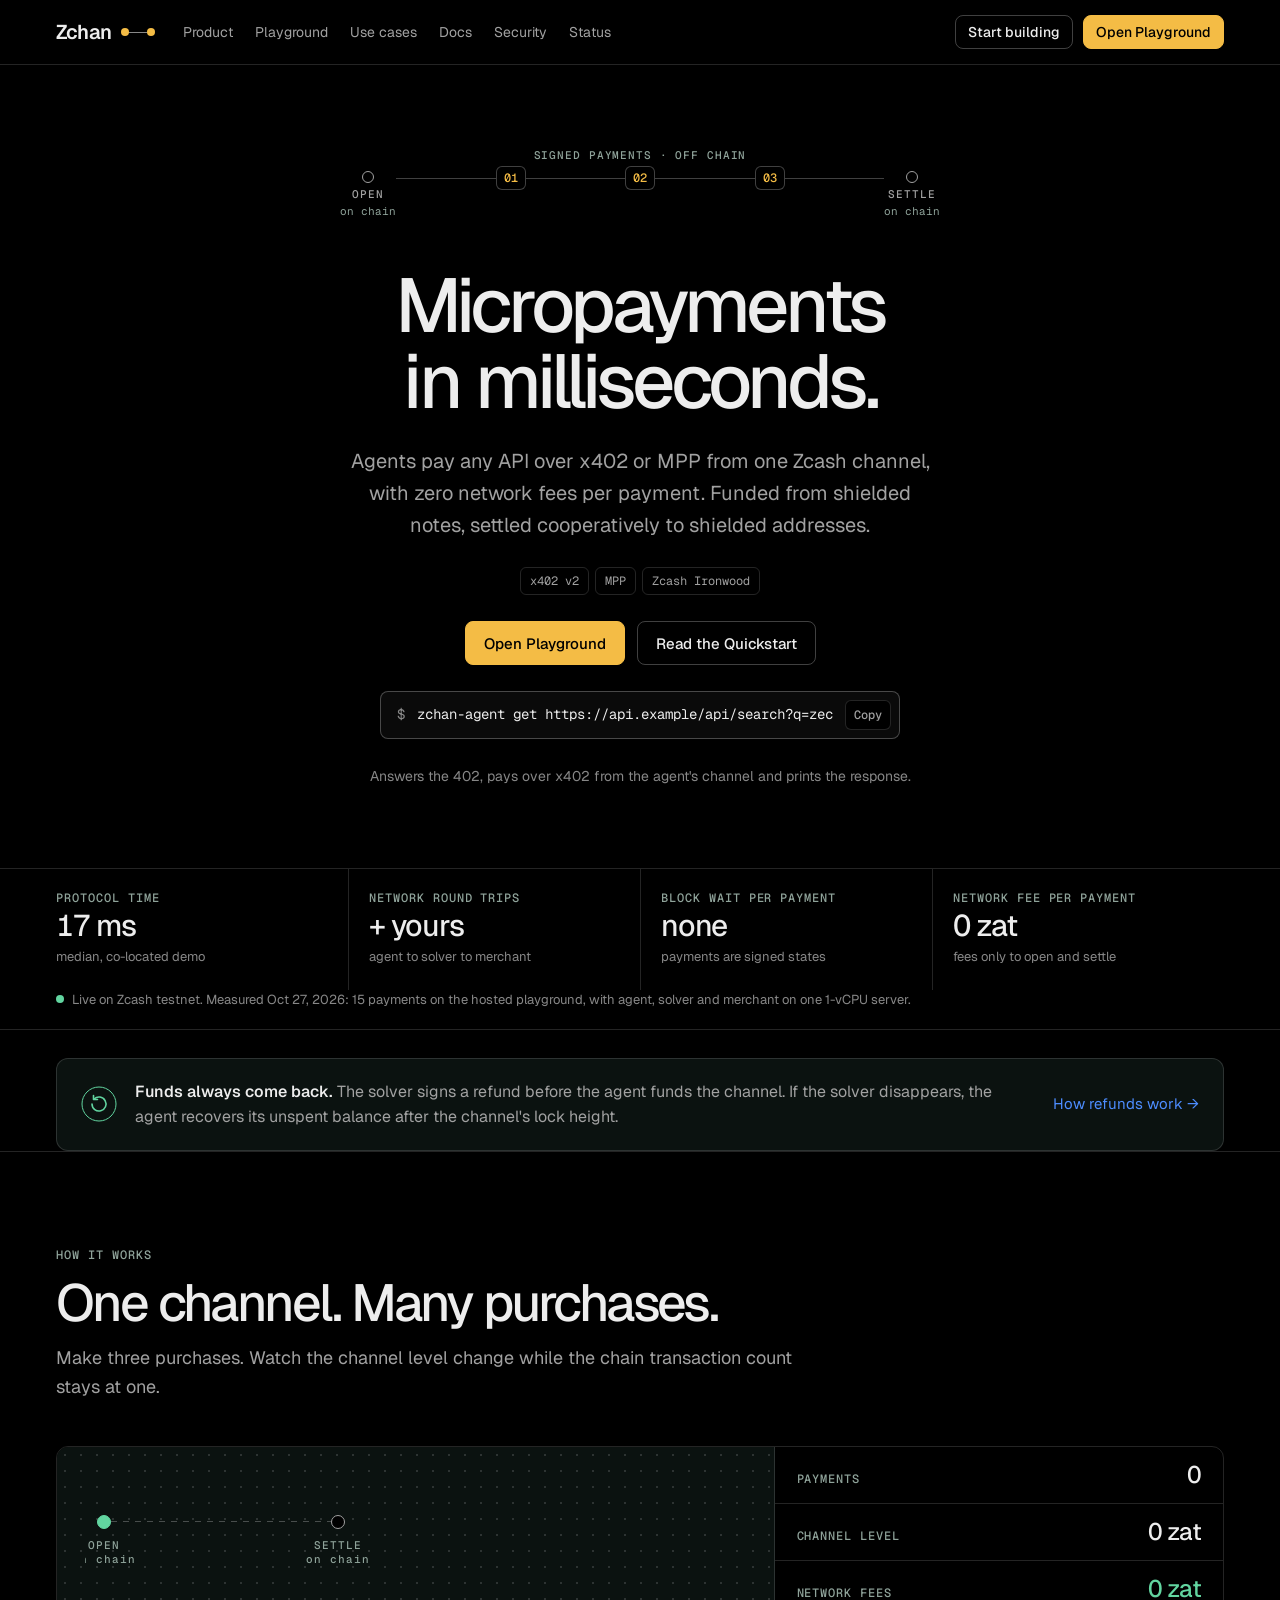
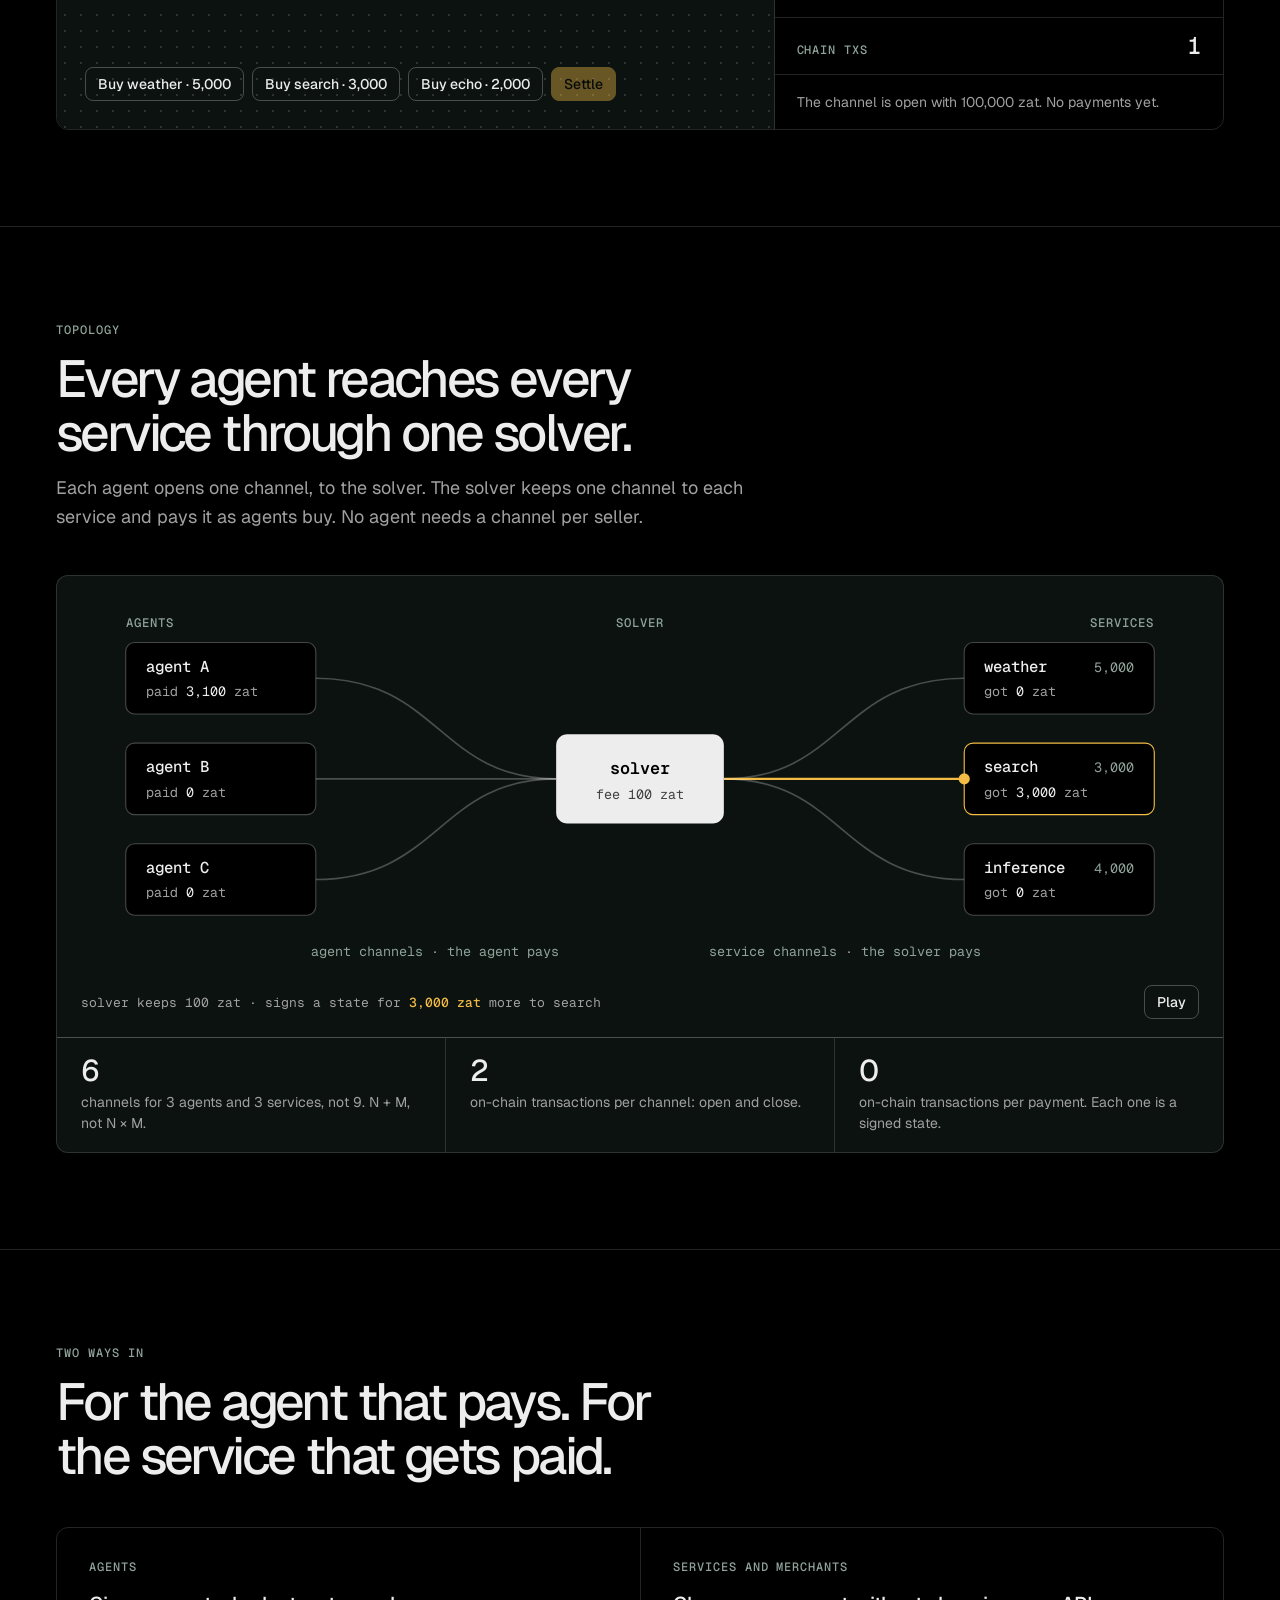
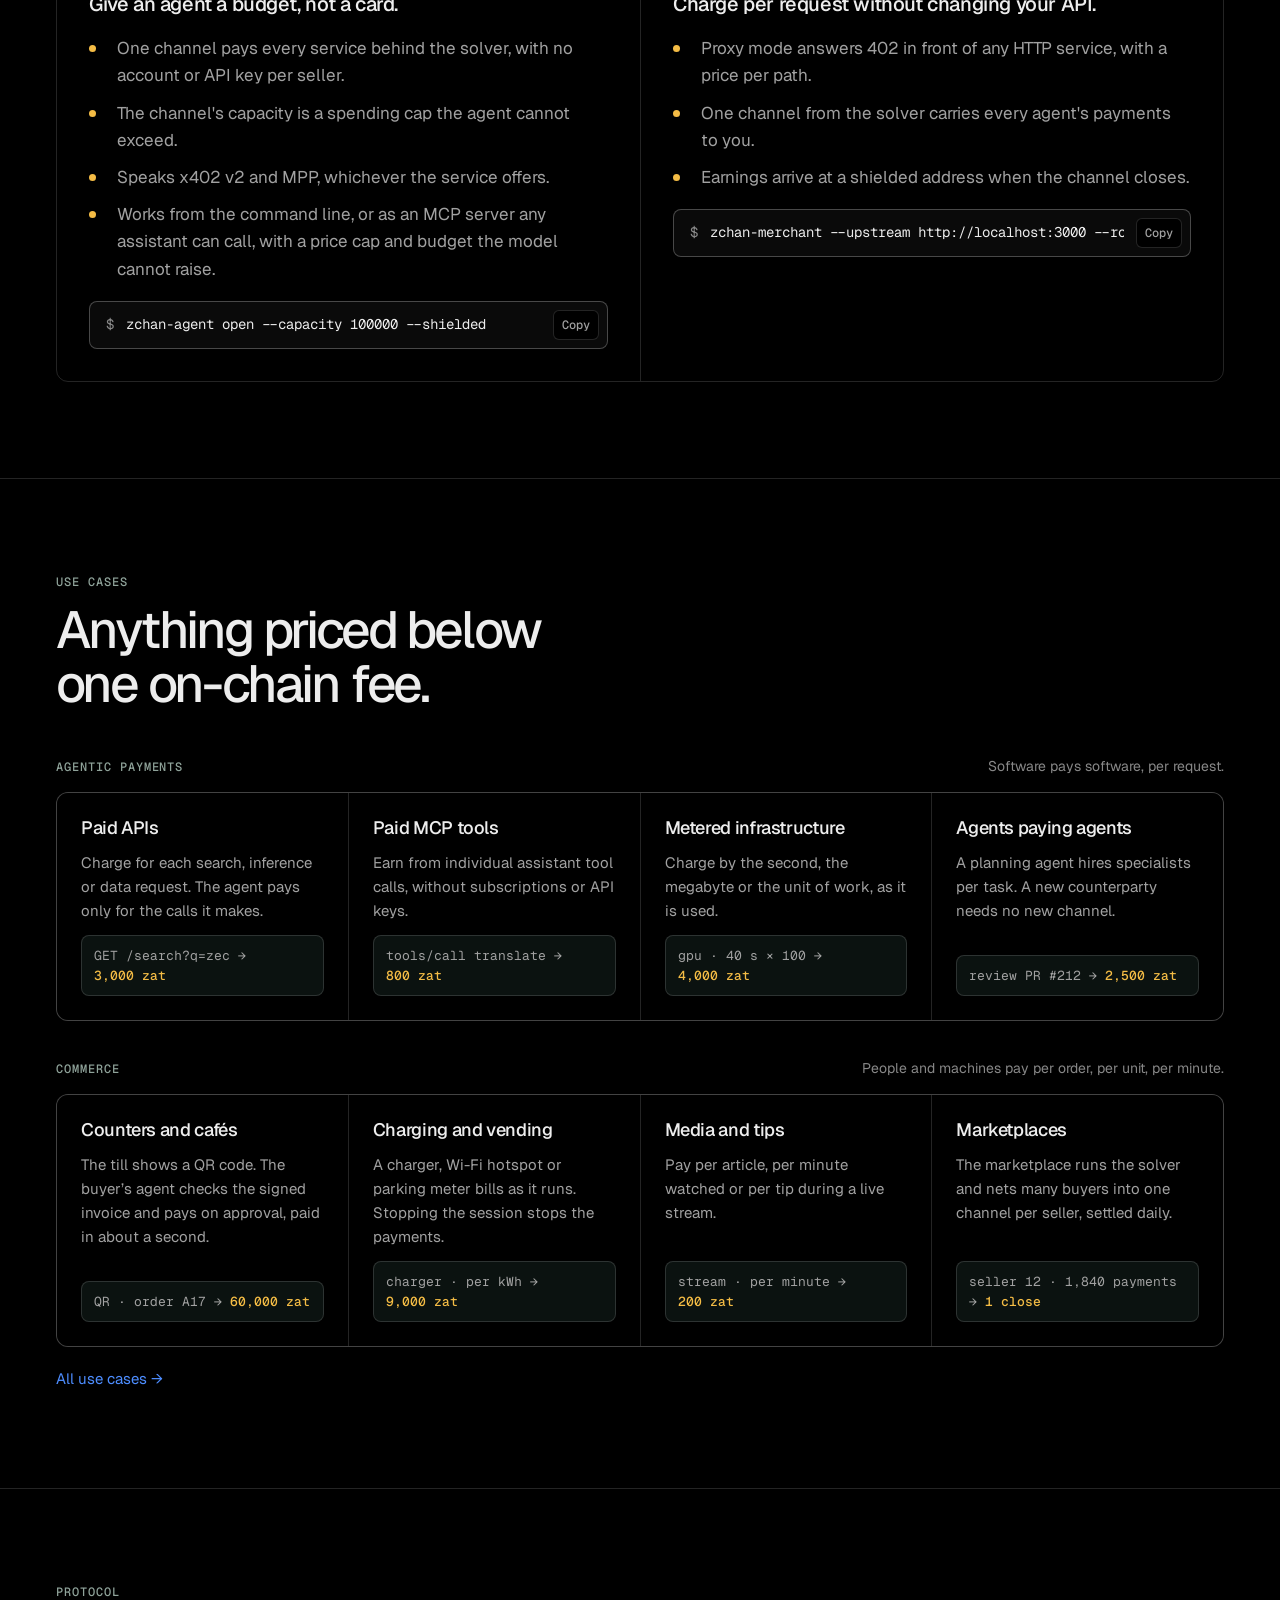
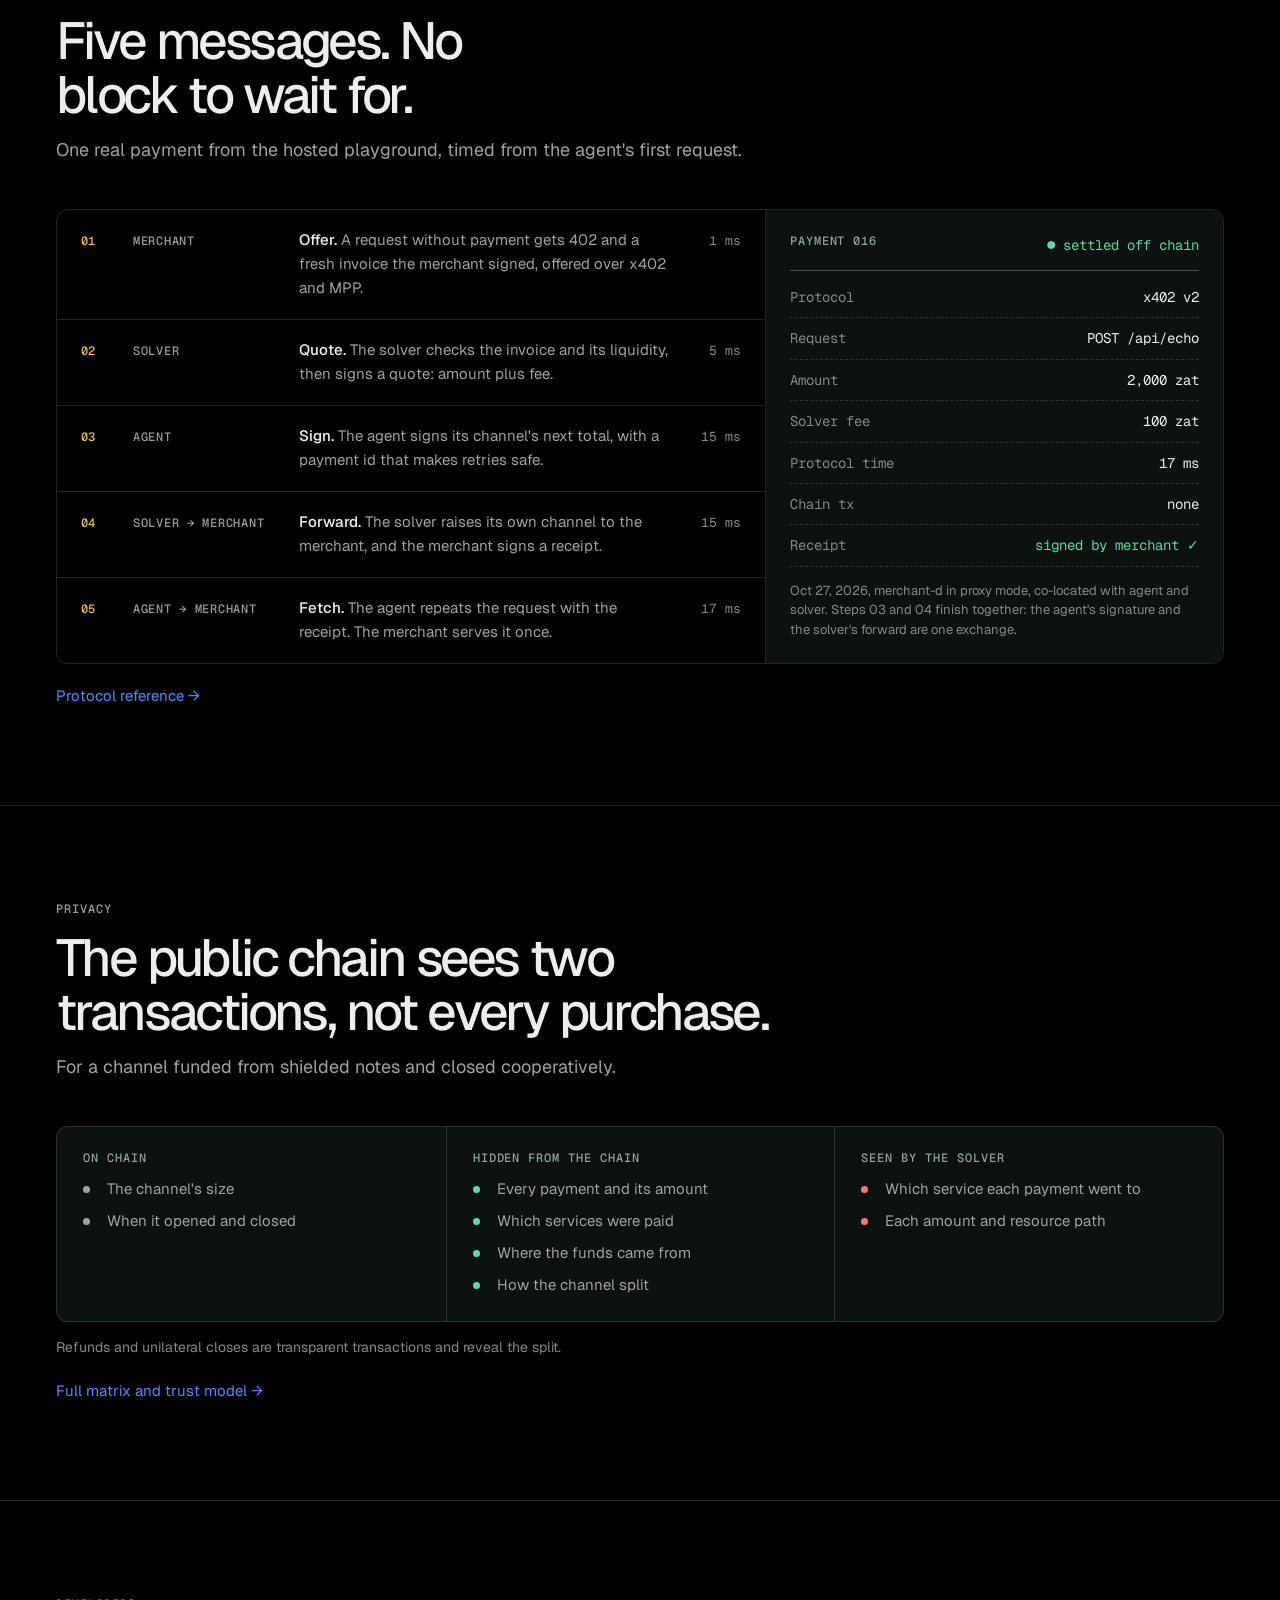
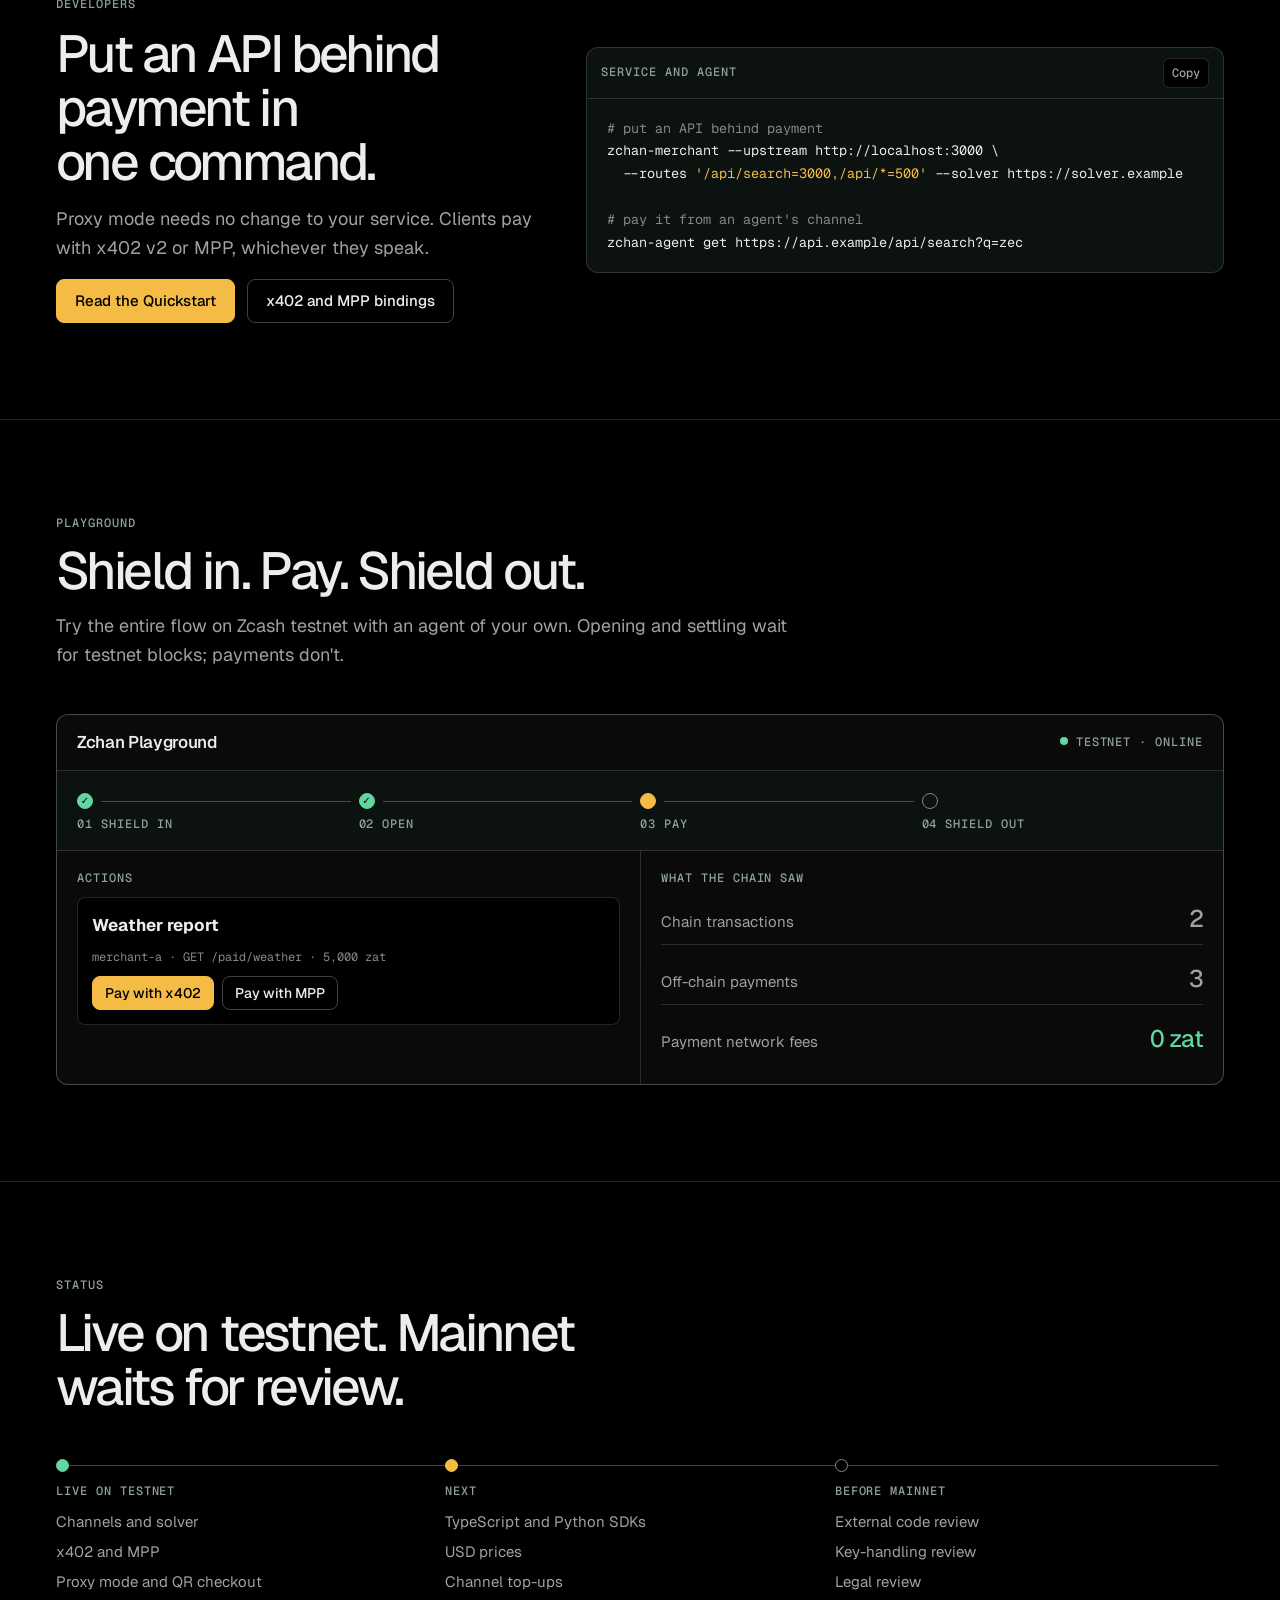
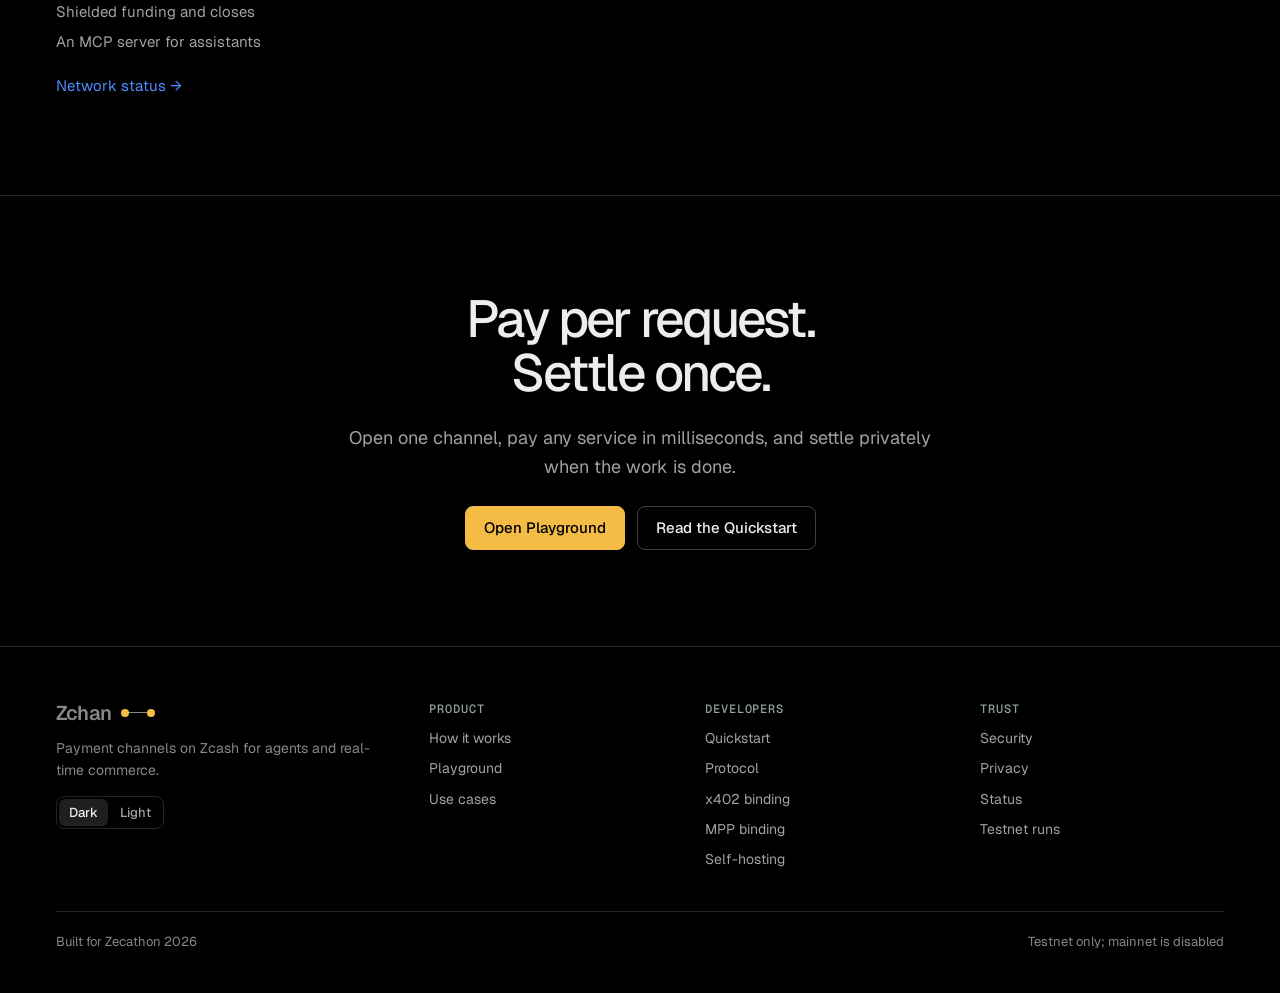
==== commit bda9acef: "zchan-agent mcp: the agent wallet as an MCP server Five tools over stdio: zchan_fetch, zchan_status," ====
--- a/site/index.html
+++ b/site/index.html
@@ -532,6 +532,7 @@
             <li><span>One channel pays every service behind the solver, with no account or API key per seller.</span></li>
             <li><span>The channel's capacity is a spending cap the agent cannot exceed.</span></li>
             <li><span>Speaks x402 v2 and MPP, whichever the service offers.</span></li>
+            <li><span>Works from the command line, or as an MCP server any assistant can call, with a price cap and budget the model cannot raise.</span></li>
           </ul>
           <div class="cmd"><span class="p">$</span><code id="c-open">zchan-agent open --capacity 100000 --shielded</code><button class="copy" data-copy="c-open" aria-label="Copy command">Copy</button></div>
         </div>
@@ -717,8 +718,8 @@
         <h2>Live on testnet. Mainnet waits for review.</h2>
       </div>
       <div class="stages">
-        <div class="stg live"><i></i><span class="label">Live on testnet</span><ul><li>Channels and solver</li><li>x402 and MPP</li><li>Proxy mode and QR checkout</li><li>Shielded funding and closes</li></ul></div>
-        <div class="stg next"><i></i><span class="label">Next</span><ul><li>TypeScript and Python SDKs</li><li>An MCP payment tool</li><li>USD prices</li></ul></div>
+        <div class="stg live"><i></i><span class="label">Live on testnet</span><ul><li>Channels and solver</li><li>x402 and MPP</li><li>Proxy mode and QR checkout</li><li>Shielded funding and closes</li><li>An MCP server for assistants</li></ul></div>
+        <div class="stg next"><i></i><span class="label">Next</span><ul><li>TypeScript and Python SDKs</li><li>USD prices</li><li>Channel top-ups</li></ul></div>
         <div class="stg"><i></i><span class="label">Before mainnet</span><ul><li>External code review</li><li>Key-handling review</li><li>Legal review</li></ul></div>
       </div>
       <a class="more" href="https://165-22-48-127.sslip.io/status/">Network status →</a>
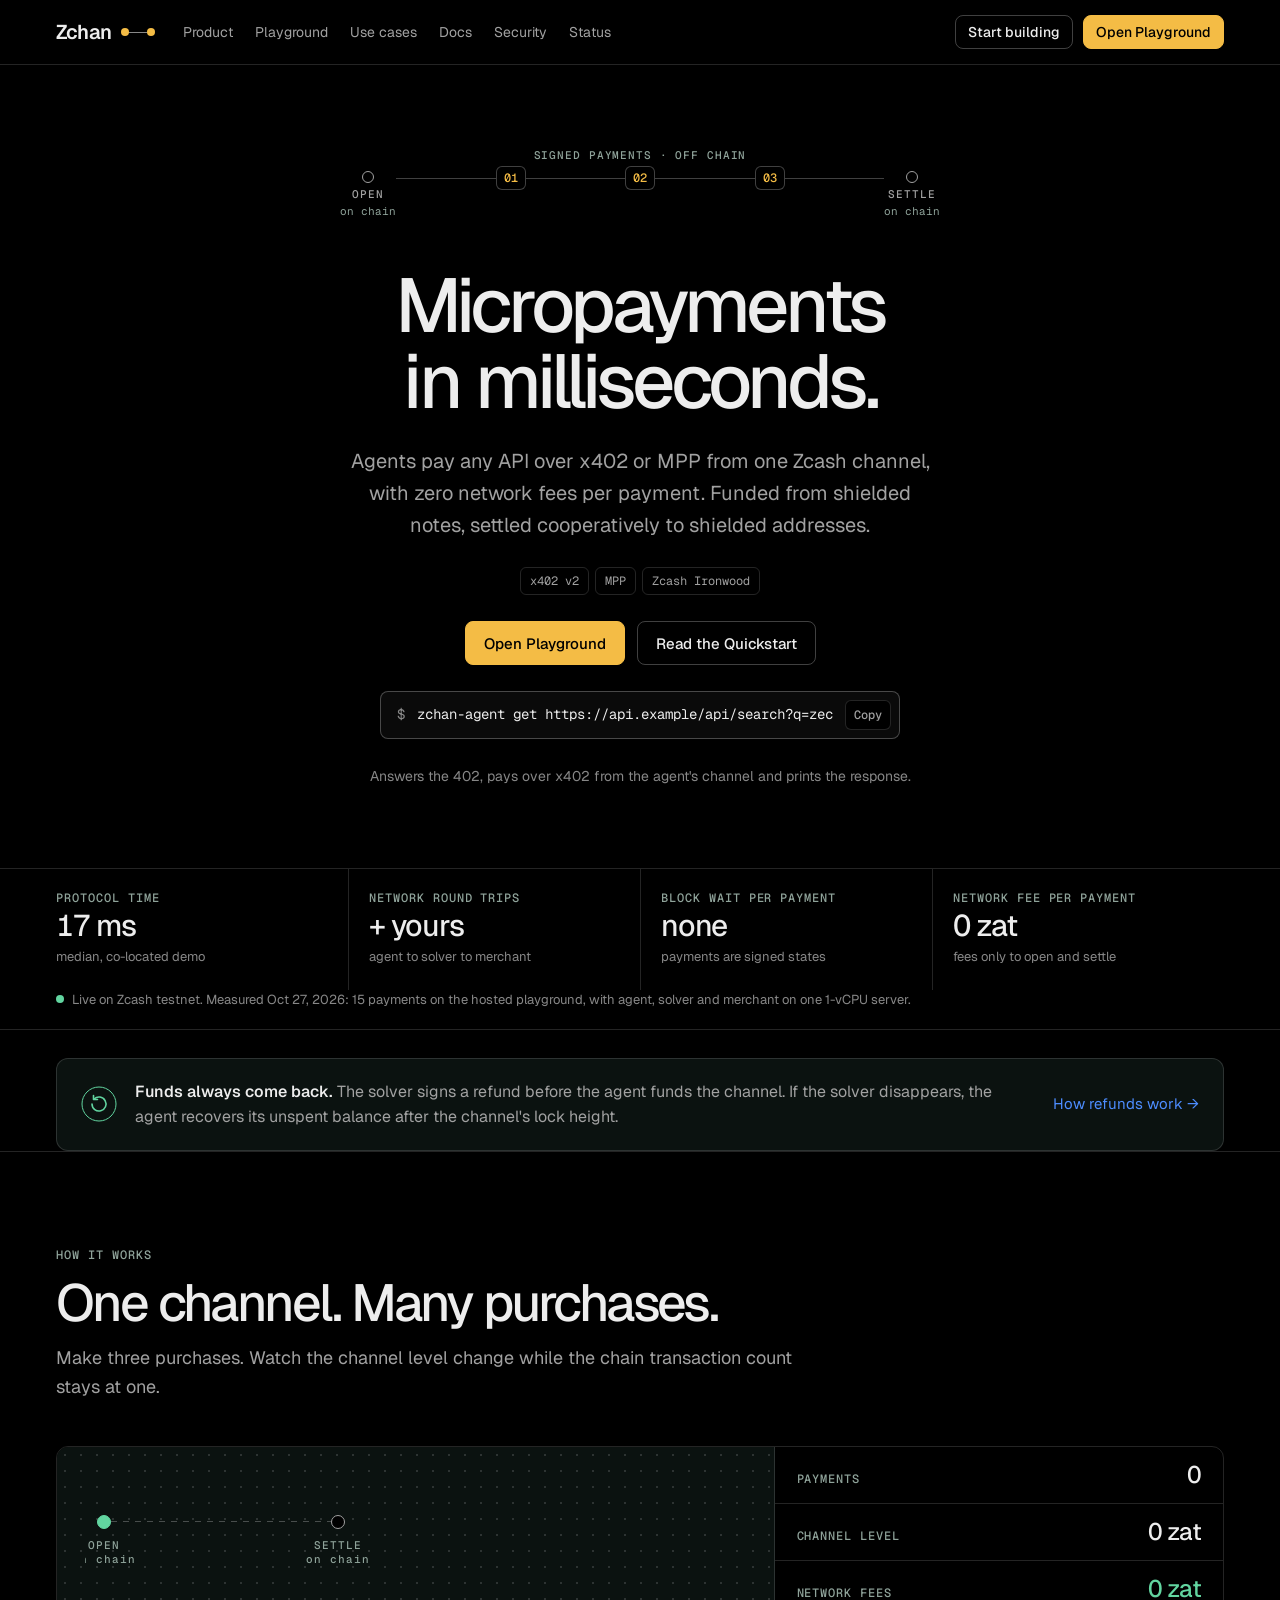
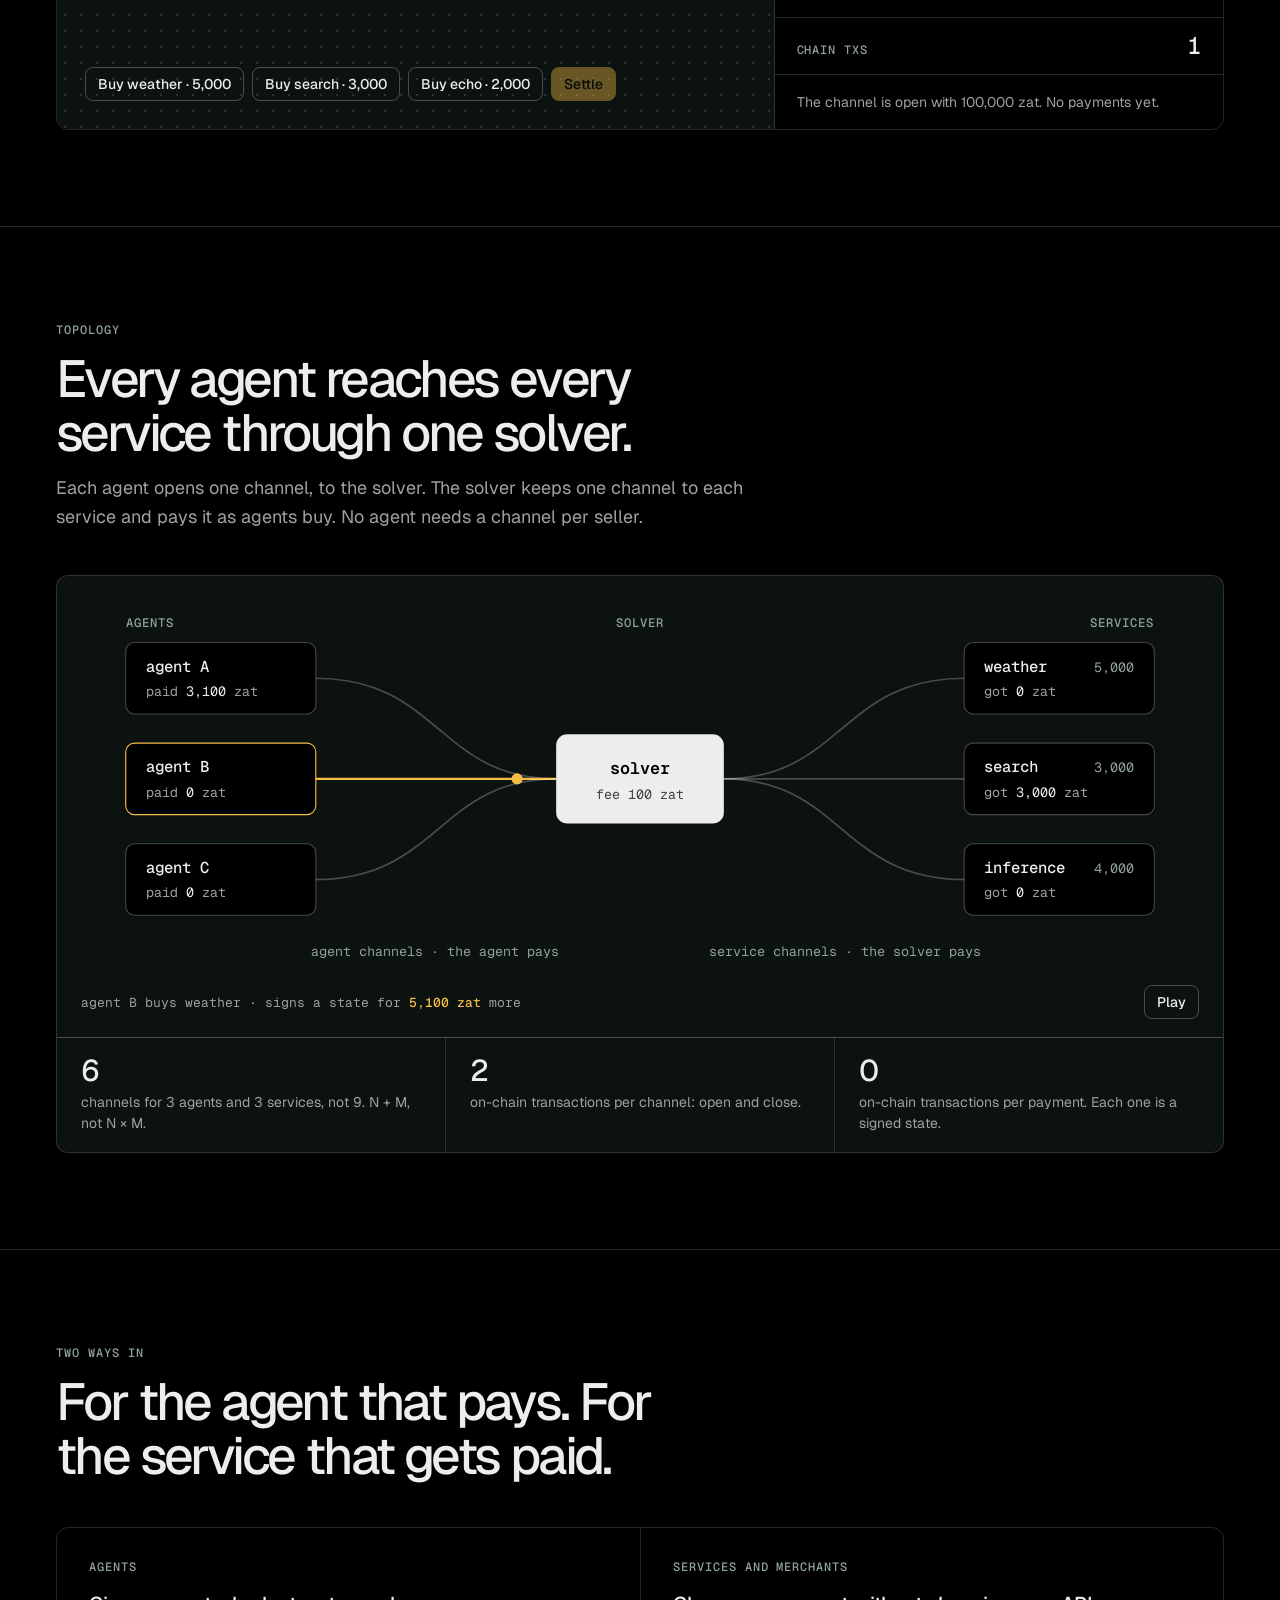
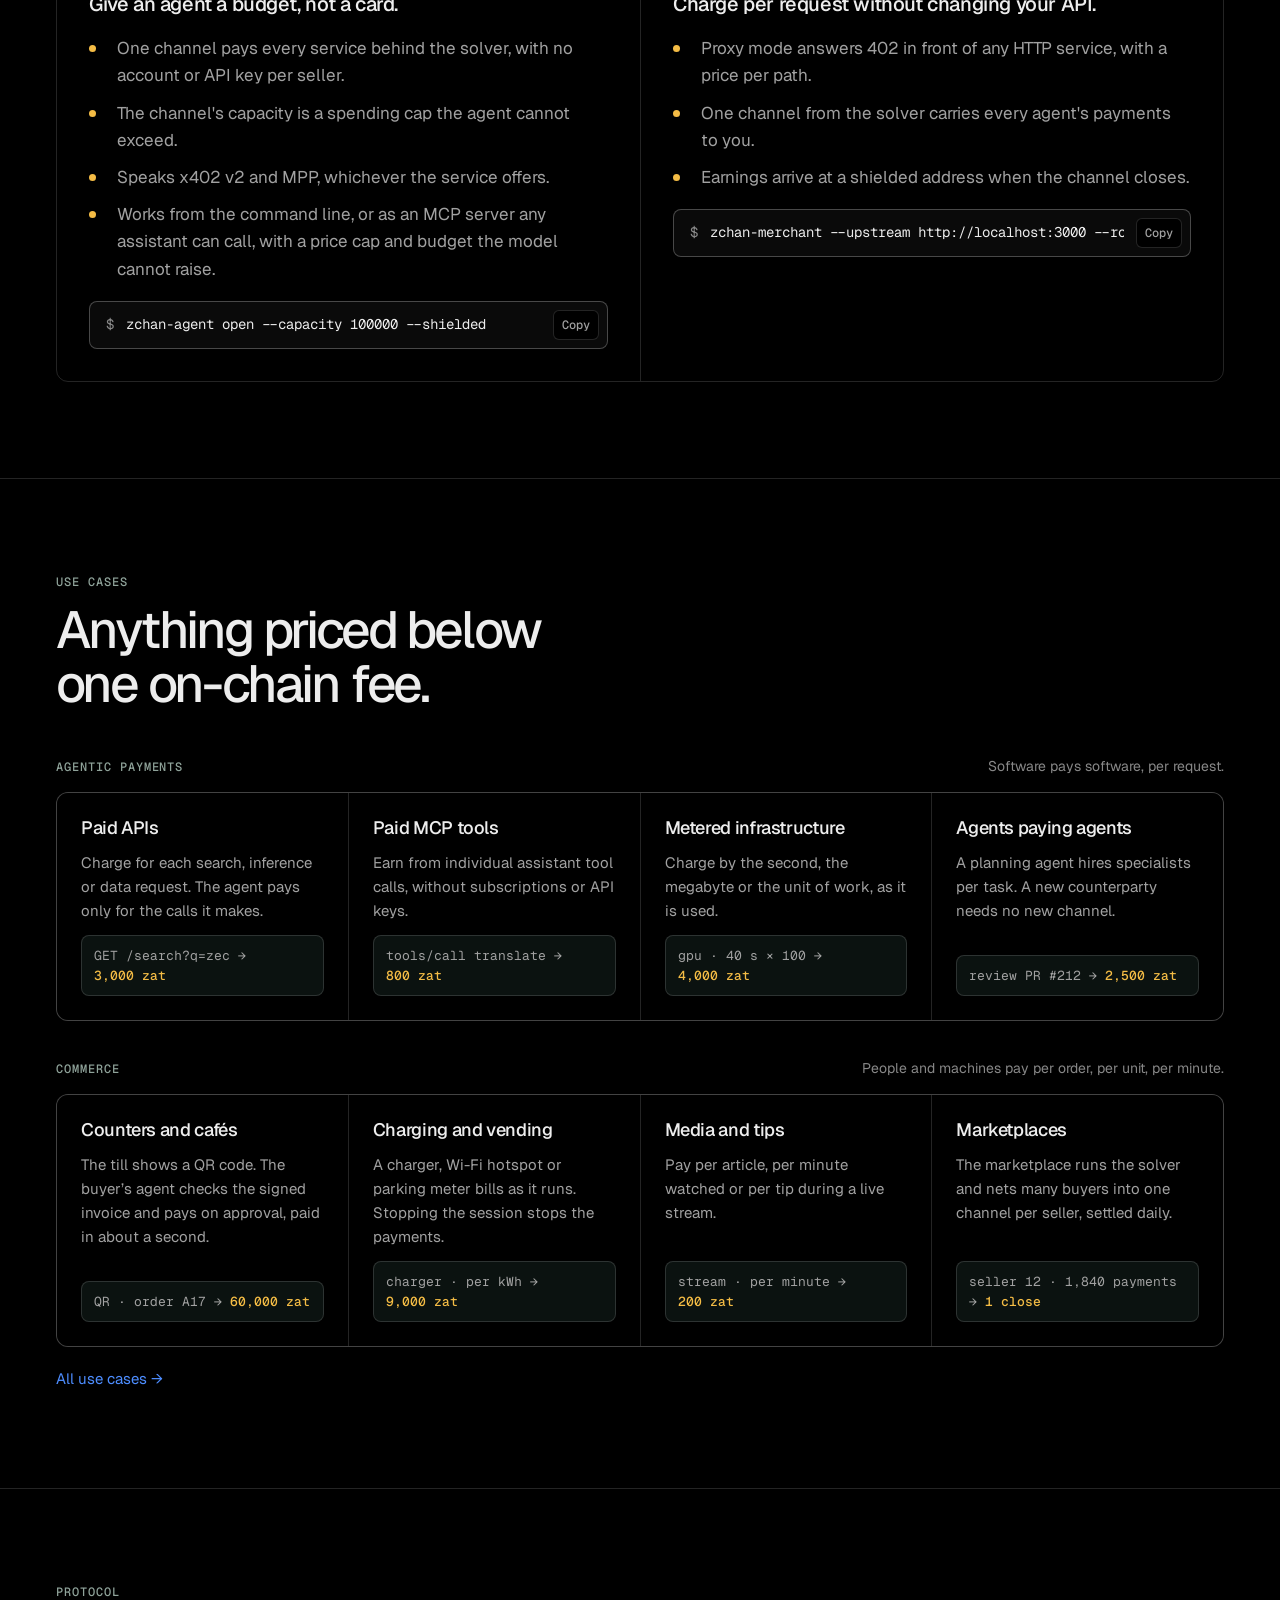
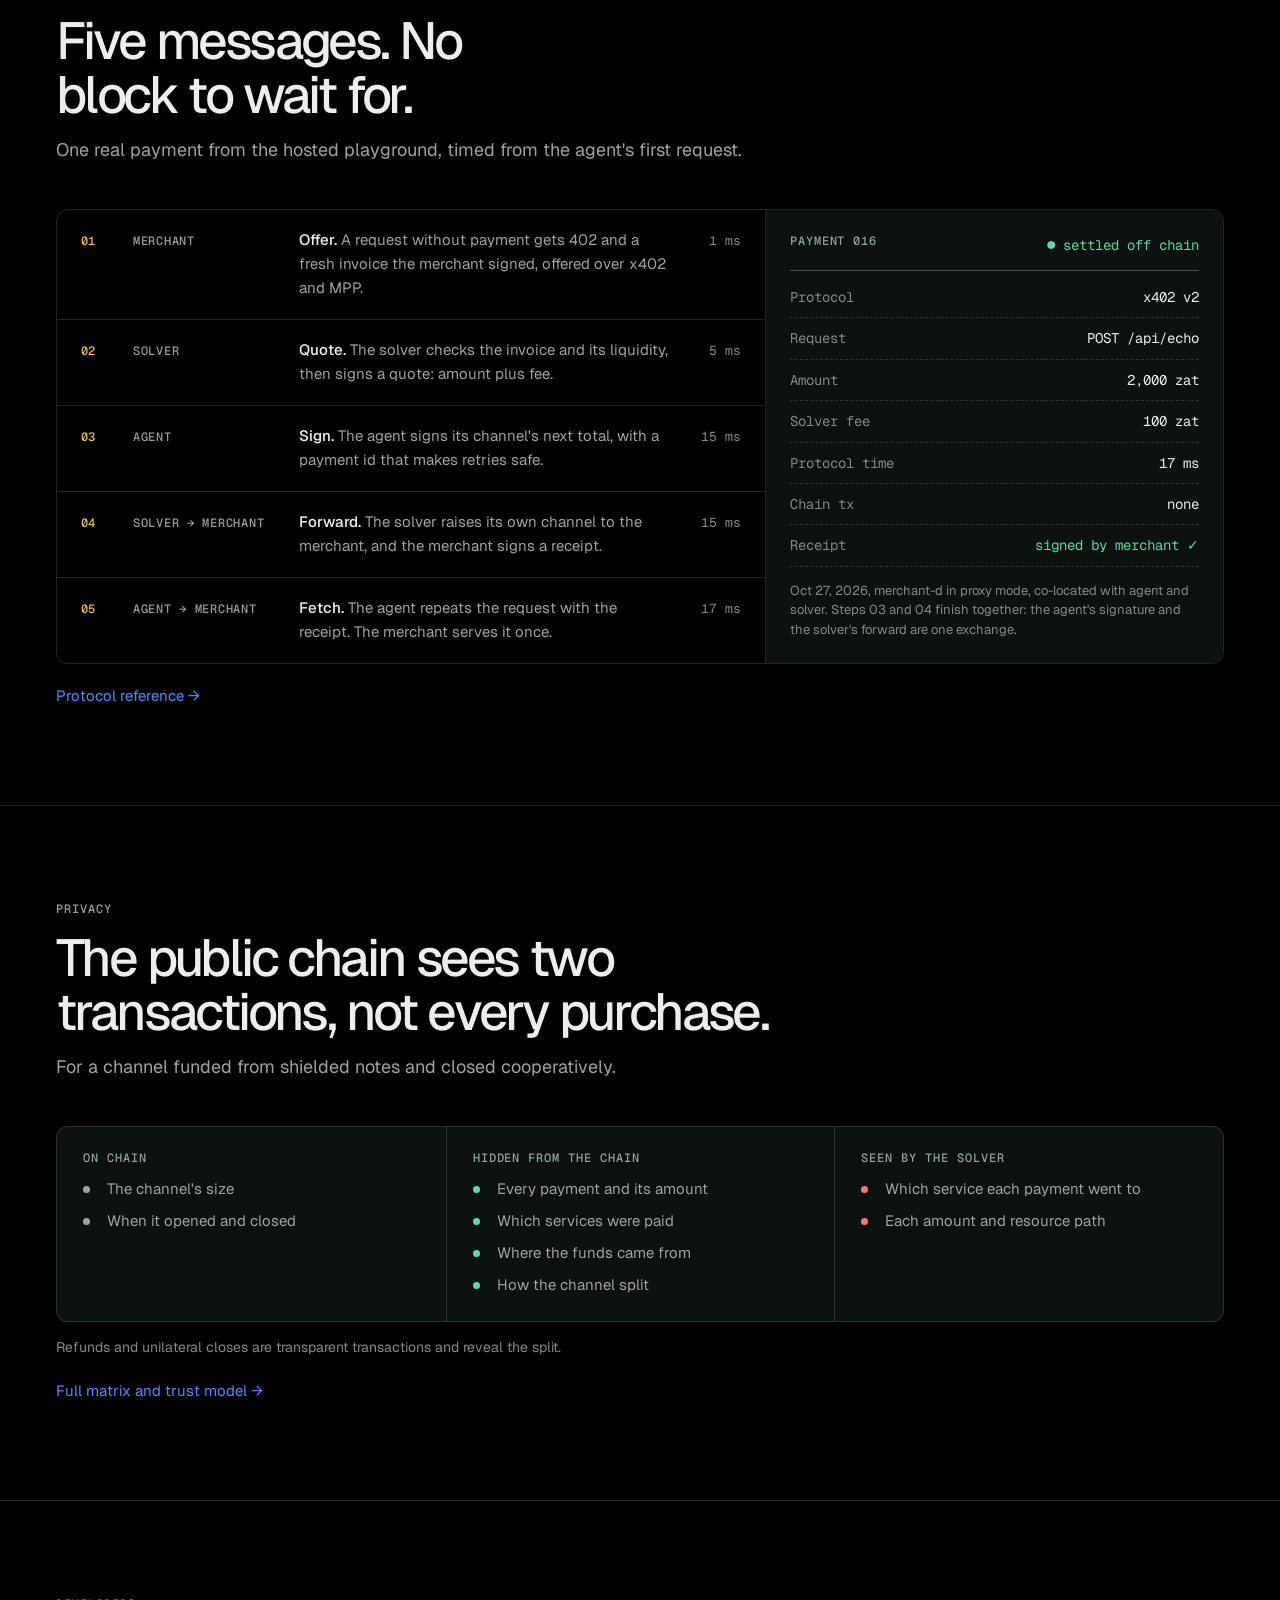
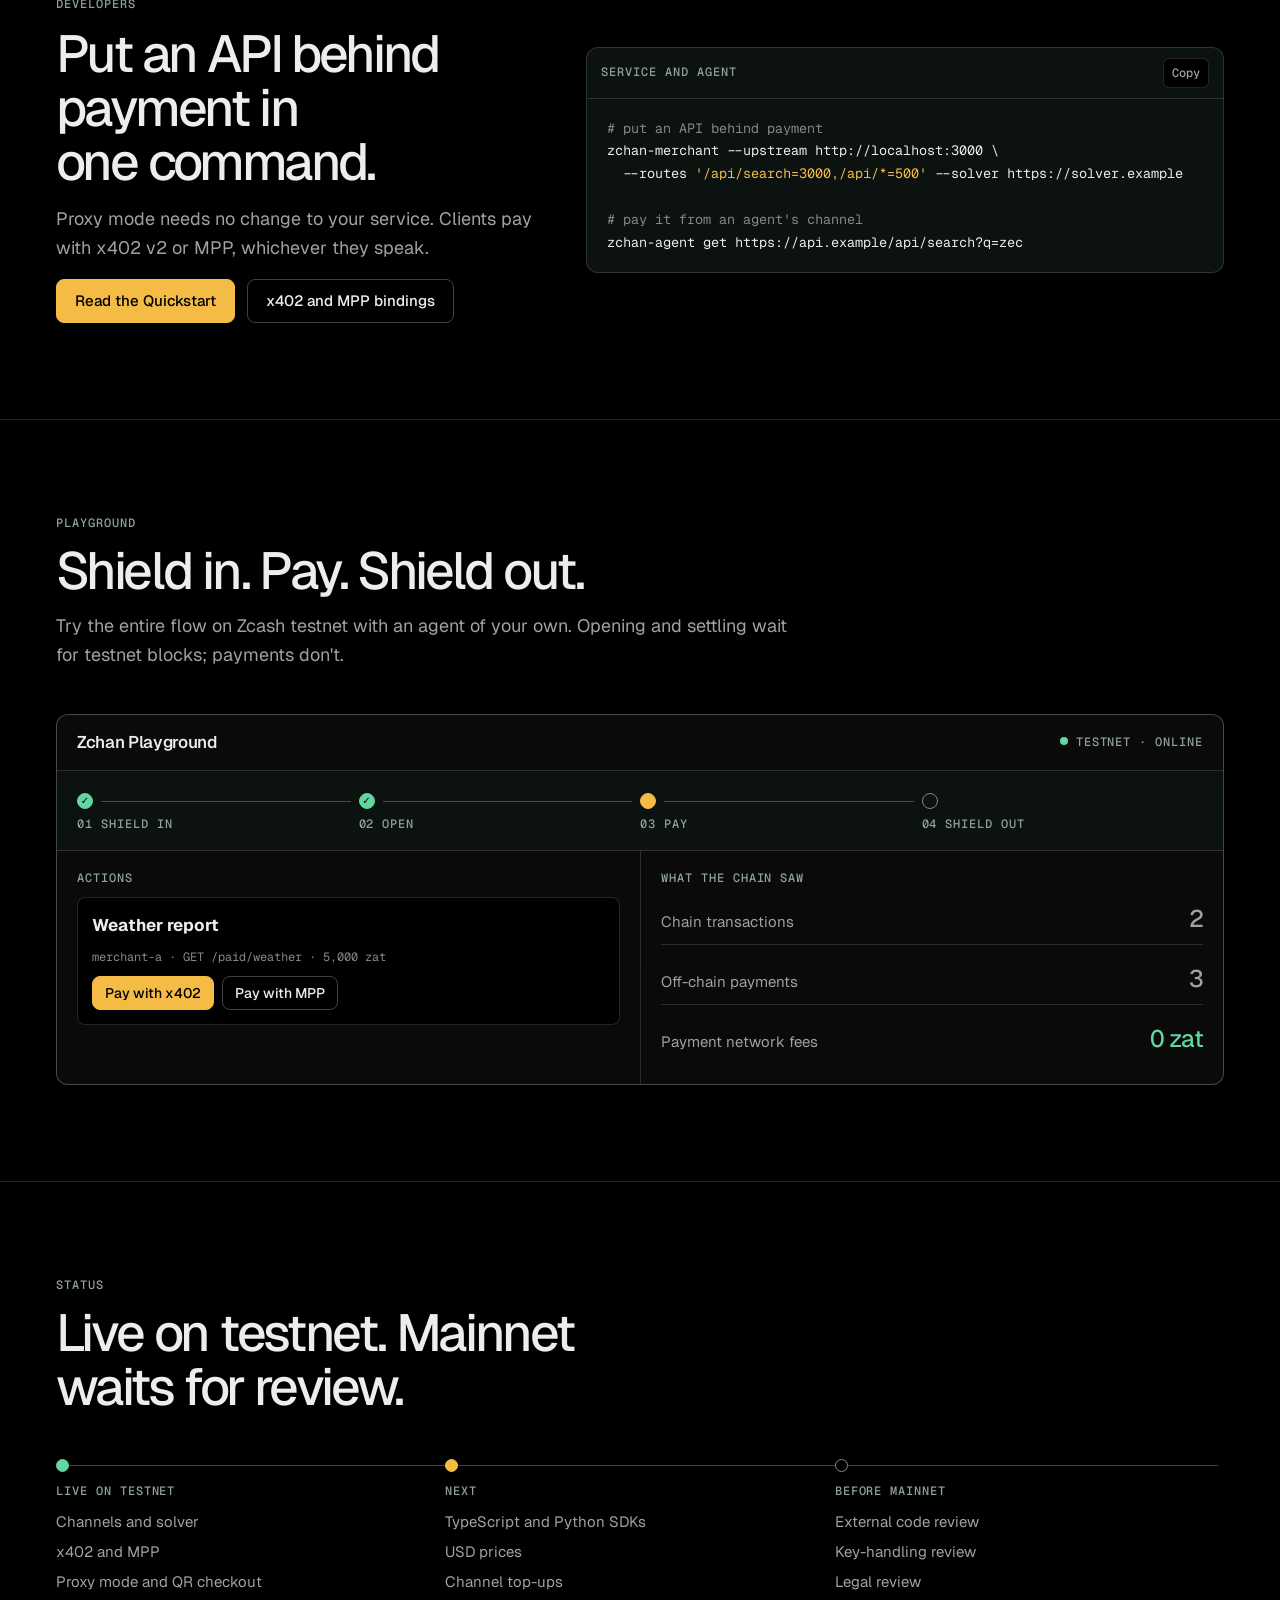
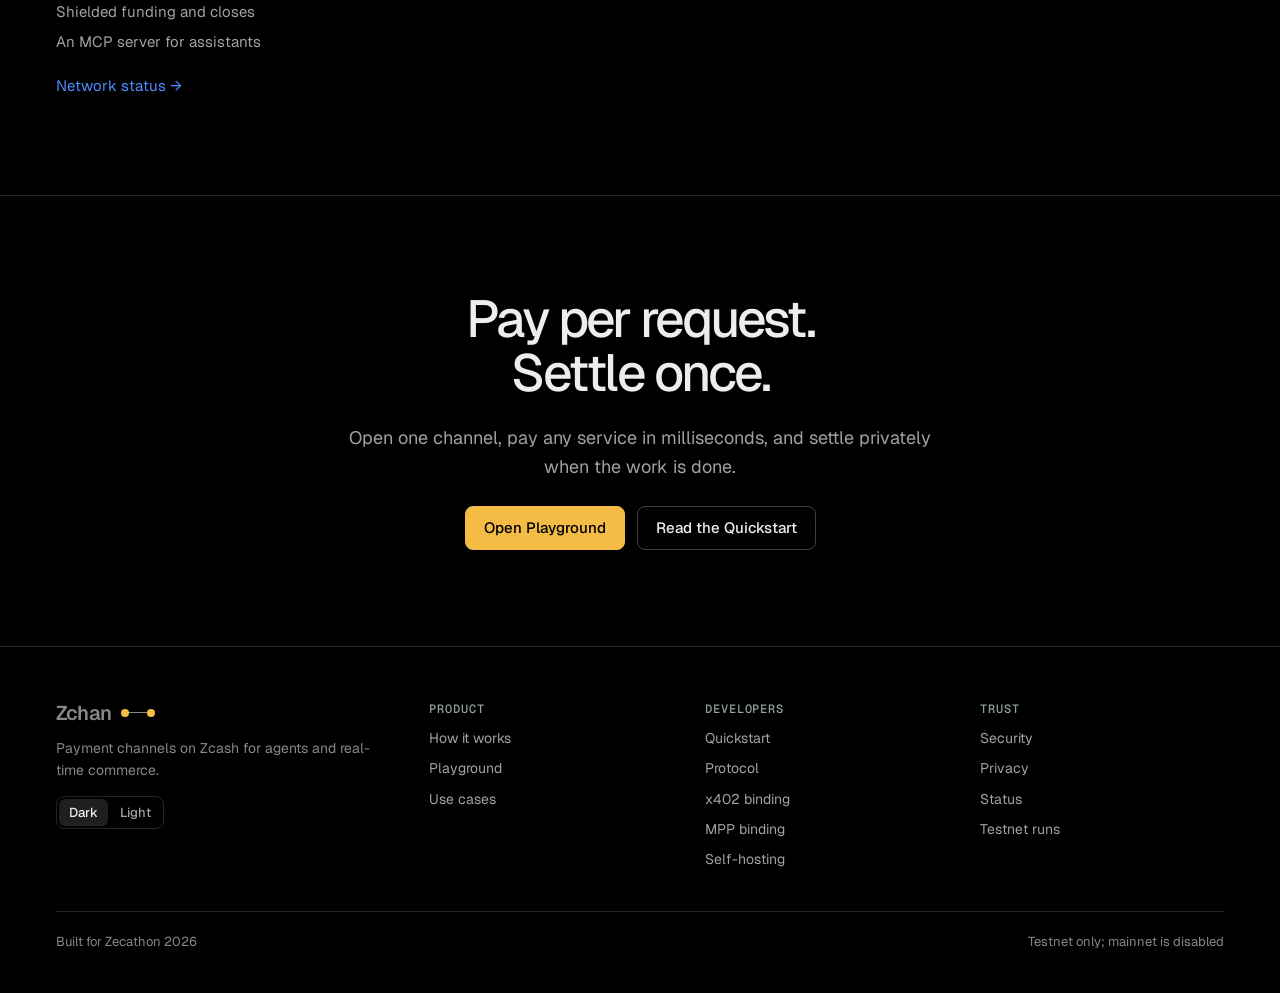
==== commit d9c95578: "Hosted at zchan.cash; other names redirect to it Links, canonical and Open Graph tags use https://zc" ====
--- a/site/index.html
+++ b/site/index.html
@@ -5,20 +5,20 @@
 <title>Zchan</title>
 <meta name="claude:viewport-fit-sides" content="cover">
 <meta name="description" content="Micropayments in milliseconds: agents pay any API over x402 or MPP from one Zcash channel, with zero network fees per payment.">
-<link rel="canonical" href="https://165-22-48-127.sslip.io/">
+<link rel="canonical" href="https://zchan.cash/">
 <meta property="og:type" content="website">
 <meta property="og:site_name" content="Zchan">
-<meta property="og:url" content="https://165-22-48-127.sslip.io/">
+<meta property="og:url" content="https://zchan.cash/">
 <meta property="og:title" content="Zchan: micropayments in milliseconds">
 <meta property="og:description" content="Agents pay any API over x402 or MPP from one Zcash channel, with zero network fees per payment. Funded from shielded notes, settled cooperatively to shielded addresses.">
-<meta property="og:image" content="https://165-22-48-127.sslip.io/og.png">
+<meta property="og:image" content="https://zchan.cash/og.png">
 <meta property="og:image:width" content="1200">
 <meta property="og:image:height" content="630">
 <meta property="og:image:alt" content="Zchan: a payment channel rail from open to settle, with signed payments in between.">
 <meta name="twitter:card" content="summary_large_image">
 <meta name="twitter:title" content="Zchan: micropayments in milliseconds">
 <meta name="twitter:description" content="Agents pay any API over x402 or MPP from one Zcash channel, with zero network fees per payment.">
-<meta name="twitter:image" content="https://165-22-48-127.sslip.io/og.png">
+<meta name="twitter:image" content="https://zchan.cash/og.png">
 <link rel="icon" href="data:image/svg+xml,%3Csvg xmlns='http://www.w3.org/2000/svg' viewBox='0 0 24 24'%3E%3Crect width='24' height='24' rx='5' fill='%23000'/%3E%3Cpath d='M5 6h14L5 18h14' fill='none' stroke='%23EDEDED' stroke-width='1.6' stroke-linejoin='round'/%3E%3Ccircle cx='5' cy='6' r='2.2' fill='%23F4BC45'/%3E%3Ccircle cx='19' cy='18' r='2.2' fill='%23F4BC45'/%3E%3C/svg%3E">
 <link rel="preconnect" href="https://fonts.googleapis.com">
 <link rel="preconnect" href="https://fonts.gstatic.com" crossorigin>
@@ -361,24 +361,24 @@
     <a class="mark" href="#top" aria-label="Zchan home"><b>Zchan</b><span class="glyph" aria-hidden="true"></span></a>
     <nav class="links" aria-label="Site">
       <a href="#product">Product</a>
-      <a href="https://165-22-48-127.sslip.io/play">Playground</a>
-      <a href="https://165-22-48-127.sslip.io/docs/#use-cases">Use cases</a>
-      <a href="https://165-22-48-127.sslip.io/docs/#quickstart">Docs</a>
-      <a href="https://165-22-48-127.sslip.io/docs/#security">Security</a>
-      <a href="https://165-22-48-127.sslip.io/status/">Status</a>
+      <a href="https://zchan.cash/play">Playground</a>
+      <a href="https://zchan.cash/docs/#use-cases">Use cases</a>
+      <a href="https://zchan.cash/docs/#quickstart">Docs</a>
+      <a href="https://zchan.cash/docs/#security">Security</a>
+      <a href="https://zchan.cash/status/">Status</a>
     </nav>
     <div class="right">
-      <a class="btn sm" href="https://165-22-48-127.sslip.io/docs/#quickstart">Start building</a>
-      <a class="btn sm primary" href="https://165-22-48-127.sslip.io/play">Open Playground</a>
+      <a class="btn sm" href="https://zchan.cash/docs/#quickstart">Start building</a>
+      <a class="btn sm primary" href="https://zchan.cash/play">Open Playground</a>
       <details class="menu">
         <summary aria-label="Menu">Menu</summary>
         <div class="panel">
           <a href="#product">Product</a>
-          <a href="https://165-22-48-127.sslip.io/play">Playground</a>
-          <a href="https://165-22-48-127.sslip.io/docs/#use-cases">Use cases</a>
-          <a href="https://165-22-48-127.sslip.io/docs/#quickstart">Docs</a>
-          <a href="https://165-22-48-127.sslip.io/docs/#security">Security</a>
-          <a href="https://165-22-48-127.sslip.io/status/">Status</a>
+          <a href="https://zchan.cash/play">Playground</a>
+          <a href="https://zchan.cash/docs/#use-cases">Use cases</a>
+          <a href="https://zchan.cash/docs/#quickstart">Docs</a>
+          <a href="https://zchan.cash/docs/#security">Security</a>
+          <a href="https://zchan.cash/status/">Status</a>
         </div>
       </details>
     </div>
@@ -401,8 +401,8 @@
       <p class="sub">Agents pay any API over x402 or MPP from one Zcash channel, with zero network fees per payment. Funded from shielded notes, settled cooperatively to shielded addresses.</p>
       <div class="chips" aria-label="Supported"><span class="chip">x402 v2</span><span class="chip">MPP</span><span class="chip">Zcash Ironwood</span></div>
       <div class="cta">
-        <a class="btn primary" href="https://165-22-48-127.sslip.io/play">Open Playground</a>
-        <a class="btn" href="https://165-22-48-127.sslip.io/docs/#quickstart">Read the Quickstart</a>
+        <a class="btn primary" href="https://zchan.cash/play">Open Playground</a>
+        <a class="btn" href="https://zchan.cash/docs/#quickstart">Read the Quickstart</a>
       </div>
       <div class="cmd"><span class="p">$</span><code id="c-hero">zchan-agent get https://api.example/api/search?q=zec</code><button class="copy" data-copy="c-hero" aria-label="Copy command">Copy</button></div>
       <p class="cmd-note">Answers the 402, pays over x402 from the agent's channel and prints the response.</p>
@@ -426,7 +426,7 @@
       <div class="box">
         <svg viewBox="0 0 36 36" aria-hidden="true"><circle cx="18" cy="18" r="17" fill="none" stroke="var(--mint)" stroke-width="1"/><path d="M11 18a7 7 0 1 0 2.1-5" fill="none" stroke="var(--mint)" stroke-width="1.6" stroke-linecap="round"/><path d="M12.5 9.5v4h4" fill="none" stroke="var(--mint)" stroke-width="1.6" stroke-linecap="round" stroke-linejoin="round"/></svg>
         <p><b>Funds always come back.</b> The solver signs a refund before the agent funds the channel. If the solver disappears, the agent recovers its unspent balance after the channel's lock height.</p>
-        <a href="https://165-22-48-127.sslip.io/docs/#security">How refunds work →</a>
+        <a href="https://zchan.cash/docs/#security">How refunds work →</a>
       </div>
     </div>
   </section>
@@ -608,7 +608,7 @@
           </div>
         </div>
       </div>
-      <a class="more" href="https://165-22-48-127.sslip.io/docs/#use-cases">All use cases →</a>
+      <a class="more" href="https://zchan.cash/docs/#use-cases">All use cases →</a>
     </div>
   </section>
 
@@ -639,7 +639,7 @@
           <p class="cap">Oct 27, 2026, merchant-d in proxy mode, co-located with agent and solver. Steps 03 and 04 finish together: the agent's signature and the solver's forward are one exchange.</p>
         </div>
       </div>
-      <a class="more" href="https://165-22-48-127.sslip.io/docs/#design">Protocol reference →</a>
+      <a class="more" href="https://zchan.cash/docs/#design">Protocol reference →</a>
     </div>
   </section>
 
@@ -656,7 +656,7 @@
         <div class="col solver"><span class="label">Seen by the solver</span><ul><li><span>Which service each payment went to</span></li><li><span>Each amount and resource path</span></li></ul></div>
       </div>
       <p class="priv-note">Refunds and unilateral closes are transparent transactions and reveal the split.</p>
-      <a class="more" href="https://165-22-48-127.sslip.io/docs/#security">Full matrix and trust model →</a>
+      <a class="more" href="https://zchan.cash/docs/#security">Full matrix and trust model →</a>
     </div>
   </section>
 
@@ -666,7 +666,7 @@
         <span class="label">Developers</span>
         <h2>Put an API behind payment in one command.</h2>
         <p>Proxy mode needs no change to your service. Clients pay with x402 v2 or MPP, whichever they speak.</p>
-        <div class="cta"><a class="btn primary" href="https://165-22-48-127.sslip.io/docs/#quickstart">Read the Quickstart</a><a class="btn" href="https://165-22-48-127.sslip.io/docs/#x402-zchannel">x402 and MPP bindings</a></div>
+        <div class="cta"><a class="btn primary" href="https://zchan.cash/docs/#quickstart">Read the Quickstart</a><a class="btn" href="https://zchan.cash/docs/#x402-zchannel">x402 and MPP bindings</a></div>
       </div>
       <div class="term">
         <div class="tl"><span class="label">Service and agent</span><button class="copy" data-copy="c-q" aria-label="Copy commands">Copy</button></div>
@@ -698,7 +698,7 @@
         <div class="panes">
           <div class="pane">
             <span class="label">Actions</span>
-            <div class="api"><b>Weather report</b><span class="m">merchant-a · GET /paid/weather · 5,000 zat</span><div class="buy"><a class="btn sm primary" href="https://165-22-48-127.sslip.io/play">Pay with x402</a><a class="btn sm" href="https://165-22-48-127.sslip.io/play">Pay with MPP</a></div></div>
+            <div class="api"><b>Weather report</b><span class="m">merchant-a · GET /paid/weather · 5,000 zat</span><div class="buy"><a class="btn sm primary" href="https://zchan.cash/play">Pay with x402</a><a class="btn sm" href="https://zchan.cash/play">Pay with MPP</a></div></div>
           </div>
           <div class="pane">
             <span class="label">What the chain saw</span>
@@ -722,7 +722,7 @@
         <div class="stg next"><i></i><span class="label">Next</span><ul><li>TypeScript and Python SDKs</li><li>USD prices</li><li>Channel top-ups</li></ul></div>
         <div class="stg"><i></i><span class="label">Before mainnet</span><ul><li>External code review</li><li>Key-handling review</li><li>Legal review</li></ul></div>
       </div>
-      <a class="more" href="https://165-22-48-127.sslip.io/status/">Network status →</a>
+      <a class="more" href="https://zchan.cash/status/">Network status →</a>
     </div>
   </section>
 
@@ -730,7 +730,7 @@
     <div class="wrap">
       <h2>Pay per request.<br>Settle once.</h2>
       <p>Open one channel, pay any service in milliseconds, and settle privately when the work is done.</p>
-      <div class="cta"><a class="btn primary" href="https://165-22-48-127.sslip.io/play">Open Playground</a><a class="btn" href="https://165-22-48-127.sslip.io/docs/#quickstart">Read the Quickstart</a></div>
+      <div class="cta"><a class="btn primary" href="https://zchan.cash/play">Open Playground</a><a class="btn" href="https://zchan.cash/docs/#quickstart">Read the Quickstart</a></div>
     </div>
   </section>
 </main>
@@ -746,9 +746,9 @@
           <button type="button" id="theme-light" data-theme-set="light" aria-pressed="false">Light</button>
         </div>
       </div>
-      <div><h4>Product</h4><ul><li><a href="#product">How it works</a></li><li><a href="https://165-22-48-127.sslip.io/play">Playground</a></li><li><a href="https://165-22-48-127.sslip.io/docs/#use-cases">Use cases</a></li></ul></div>
-      <div><h4>Developers</h4><ul><li><a href="https://165-22-48-127.sslip.io/docs/#quickstart">Quickstart</a></li><li><a href="https://165-22-48-127.sslip.io/docs/#design">Protocol</a></li><li><a href="https://165-22-48-127.sslip.io/docs/#x402-zchannel">x402 binding</a></li><li><a href="https://165-22-48-127.sslip.io/docs/#mpp-zchannel">MPP binding</a></li><li><a href="https://165-22-48-127.sslip.io/docs/#deploy">Self-hosting</a></li></ul></div>
-      <div><h4>Trust</h4><ul><li><a href="https://165-22-48-127.sslip.io/docs/#security">Security</a></li><li><a href="https://165-22-48-127.sslip.io/docs/#privacy">Privacy</a></li><li><a href="https://165-22-48-127.sslip.io/status/">Status</a></li><li><a href="https://165-22-48-127.sslip.io/docs/#testnet">Testnet runs</a></li></ul></div>
+      <div><h4>Product</h4><ul><li><a href="#product">How it works</a></li><li><a href="https://zchan.cash/play">Playground</a></li><li><a href="https://zchan.cash/docs/#use-cases">Use cases</a></li></ul></div>
+      <div><h4>Developers</h4><ul><li><a href="https://zchan.cash/docs/#quickstart">Quickstart</a></li><li><a href="https://zchan.cash/docs/#design">Protocol</a></li><li><a href="https://zchan.cash/docs/#x402-zchannel">x402 binding</a></li><li><a href="https://zchan.cash/docs/#mpp-zchannel">MPP binding</a></li><li><a href="https://zchan.cash/docs/#deploy">Self-hosting</a></li></ul></div>
+      <div><h4>Trust</h4><ul><li><a href="https://zchan.cash/docs/#security">Security</a></li><li><a href="https://zchan.cash/docs/#privacy">Privacy</a></li><li><a href="https://zchan.cash/status/">Status</a></li><li><a href="https://zchan.cash/docs/#testnet">Testnet runs</a></li></ul></div>
     </div>
     <div class="base"><span>Built for Zecathon 2026</span><span>Testnet only; mainnet is disabled</span></div>
   </div>
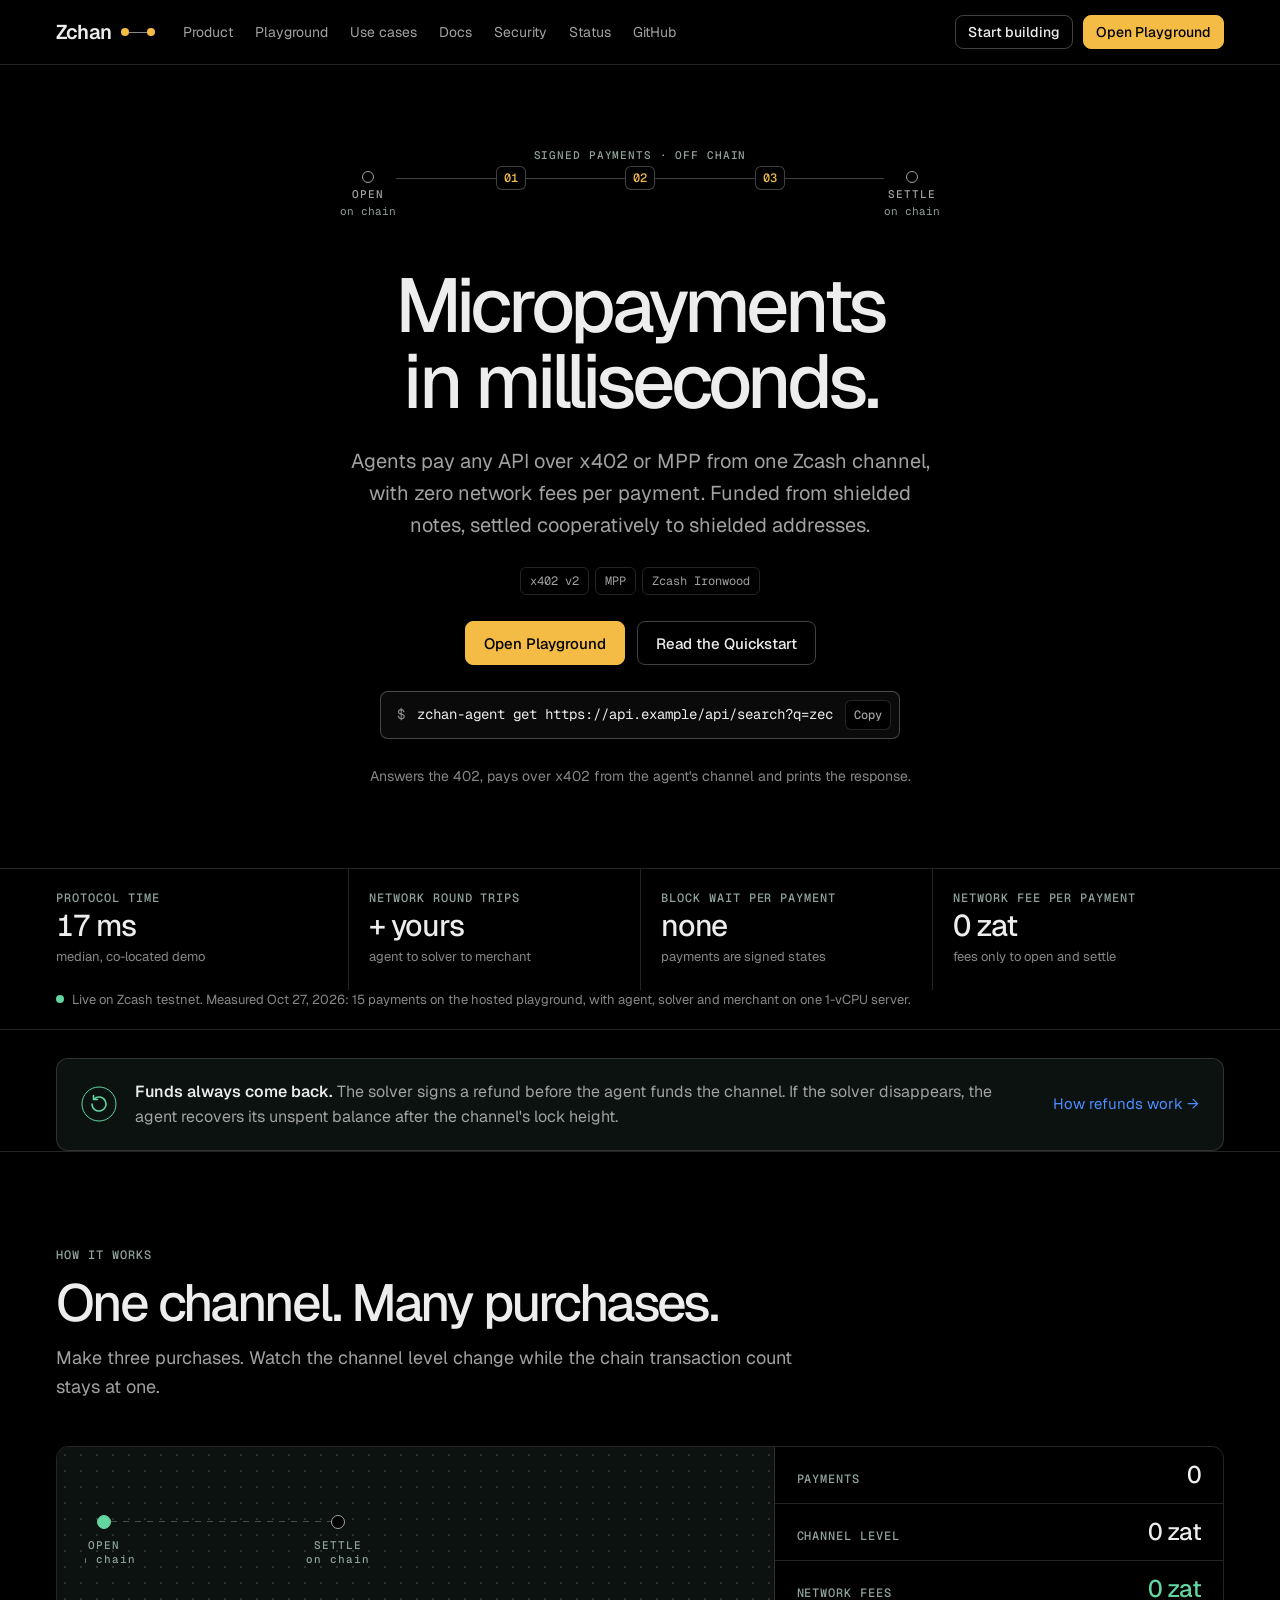
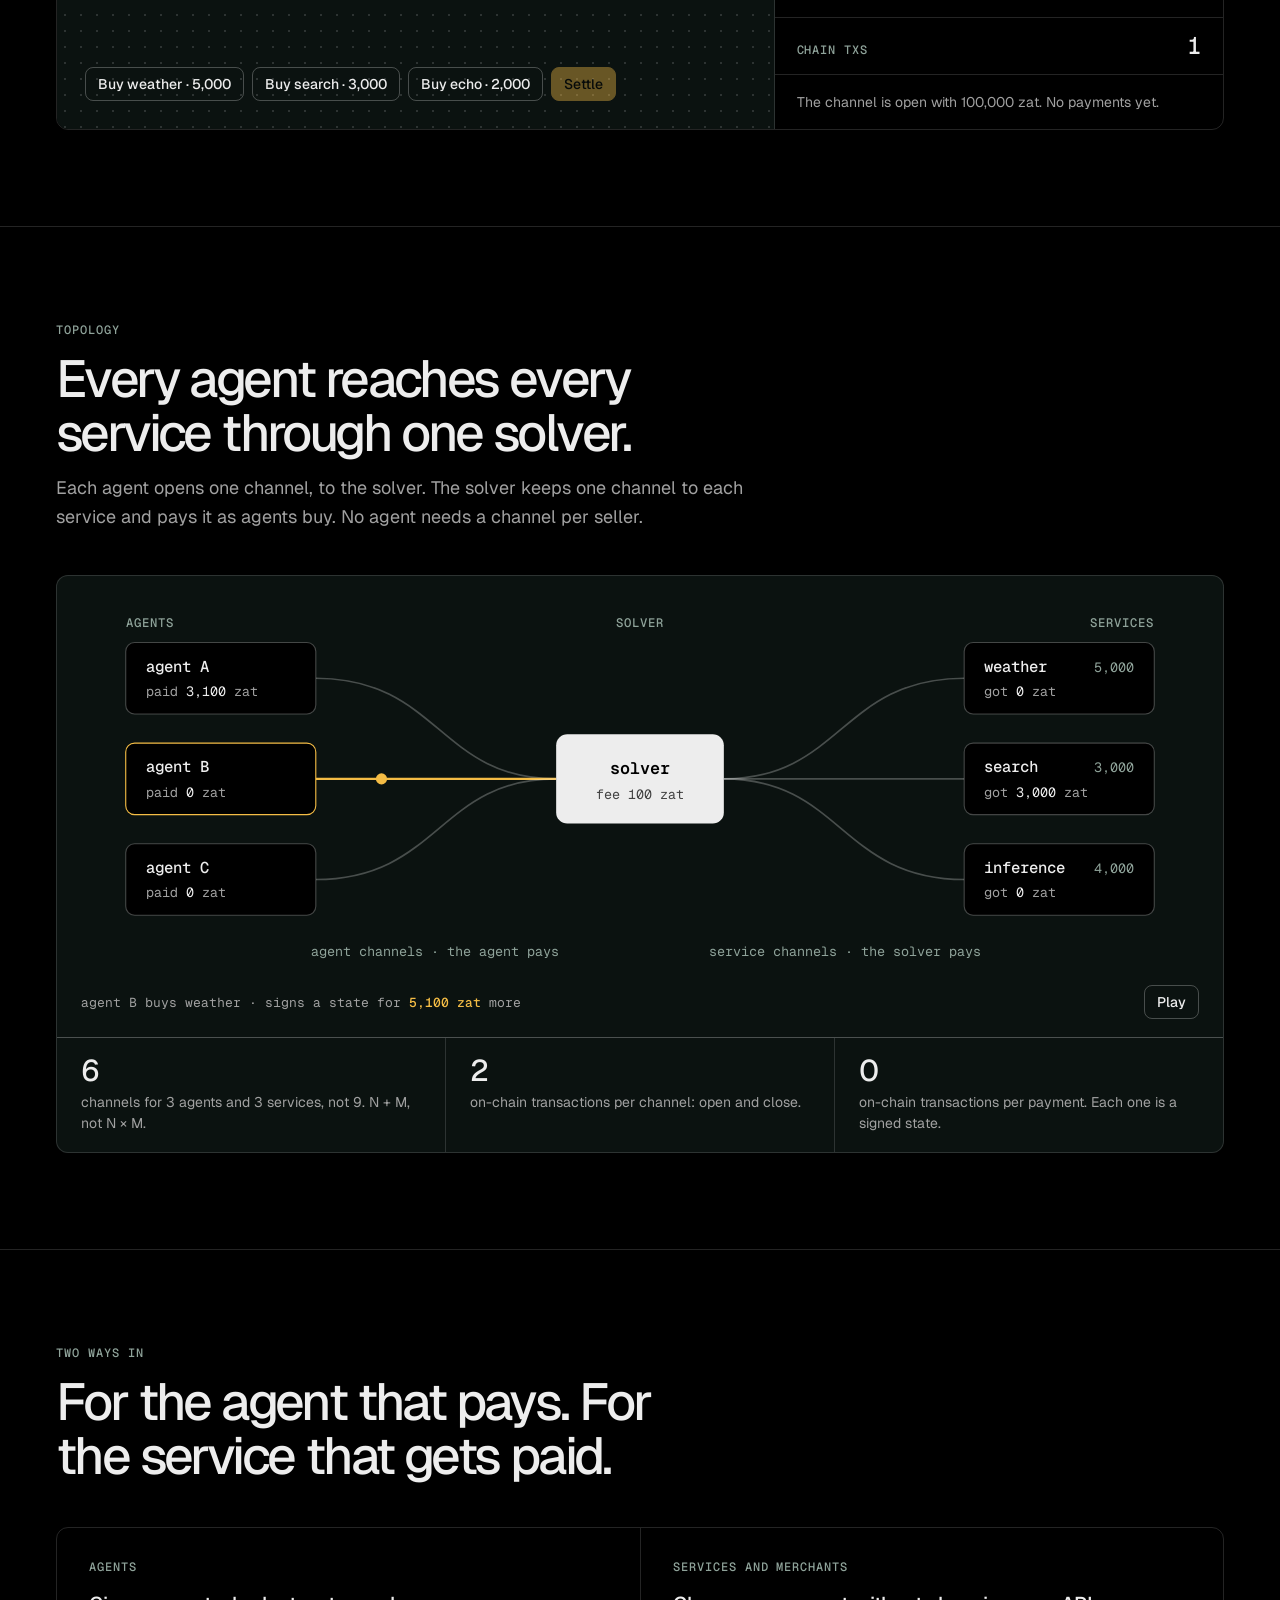
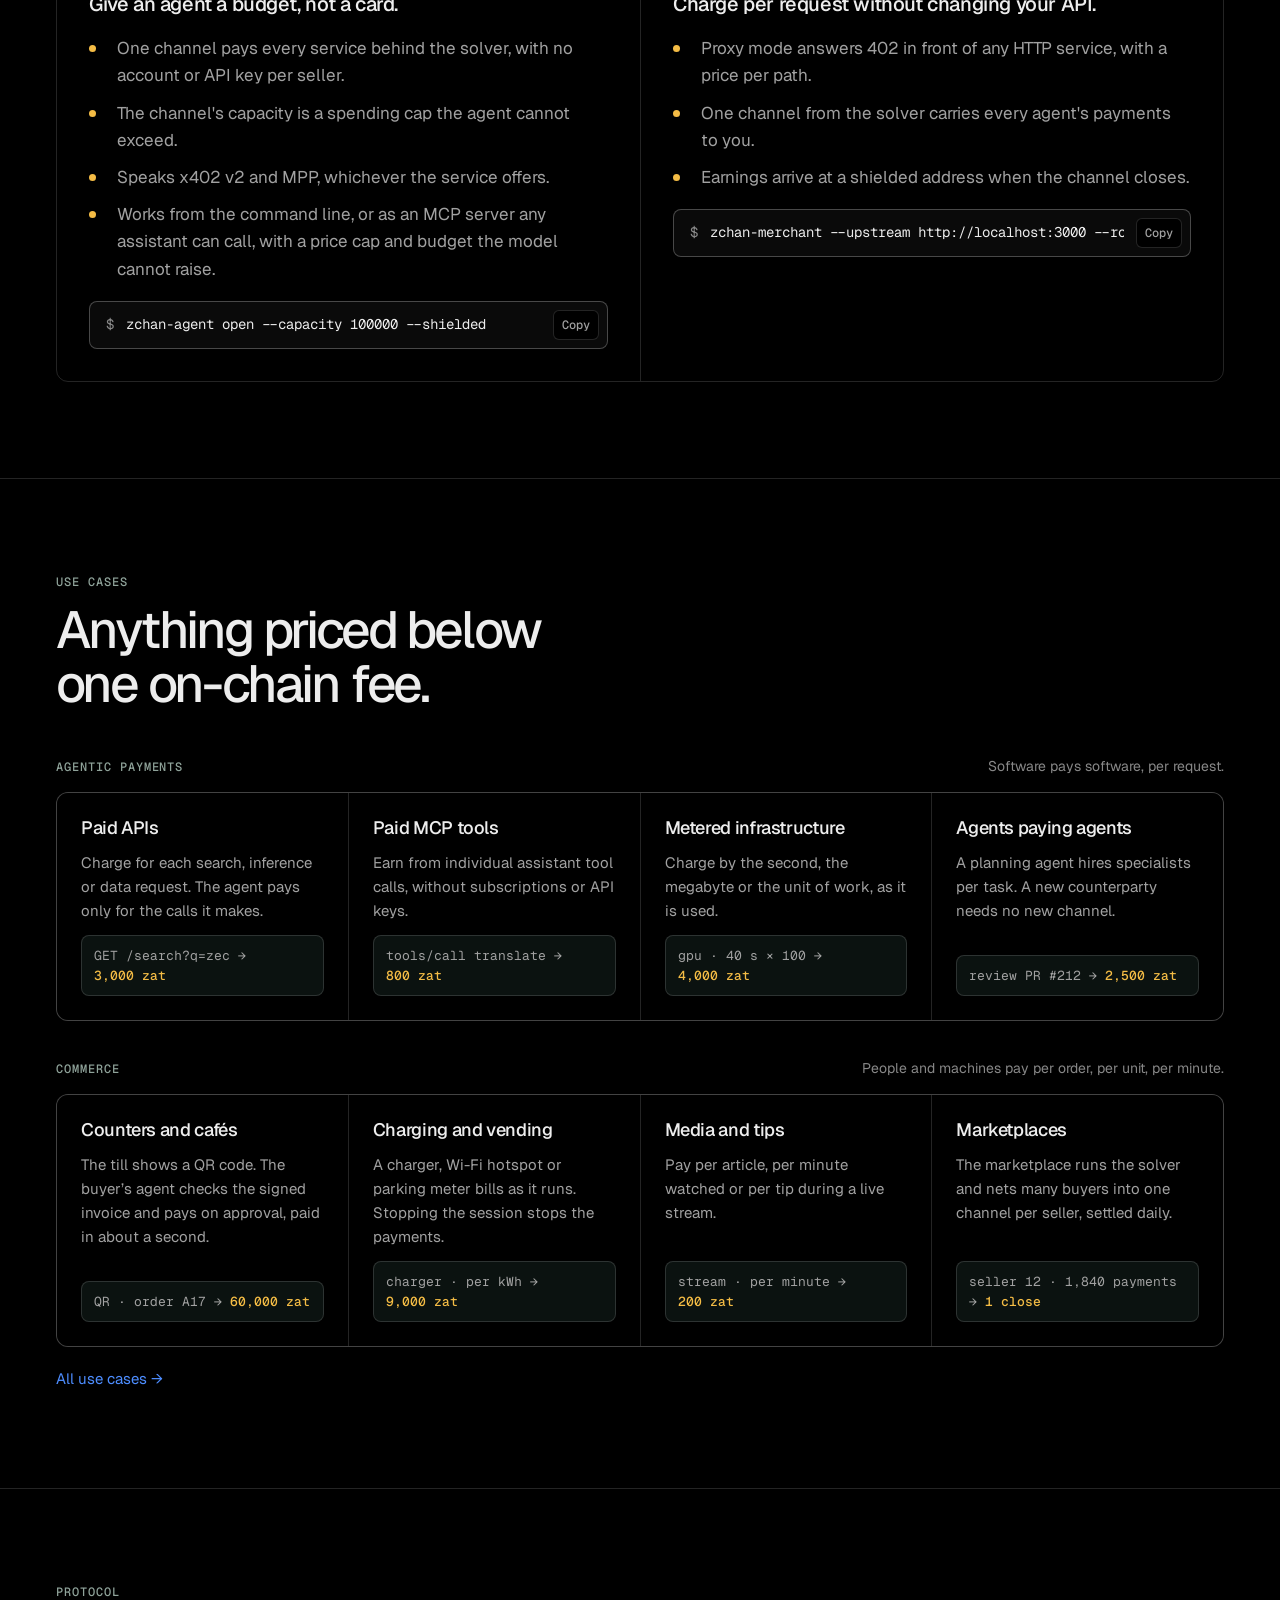
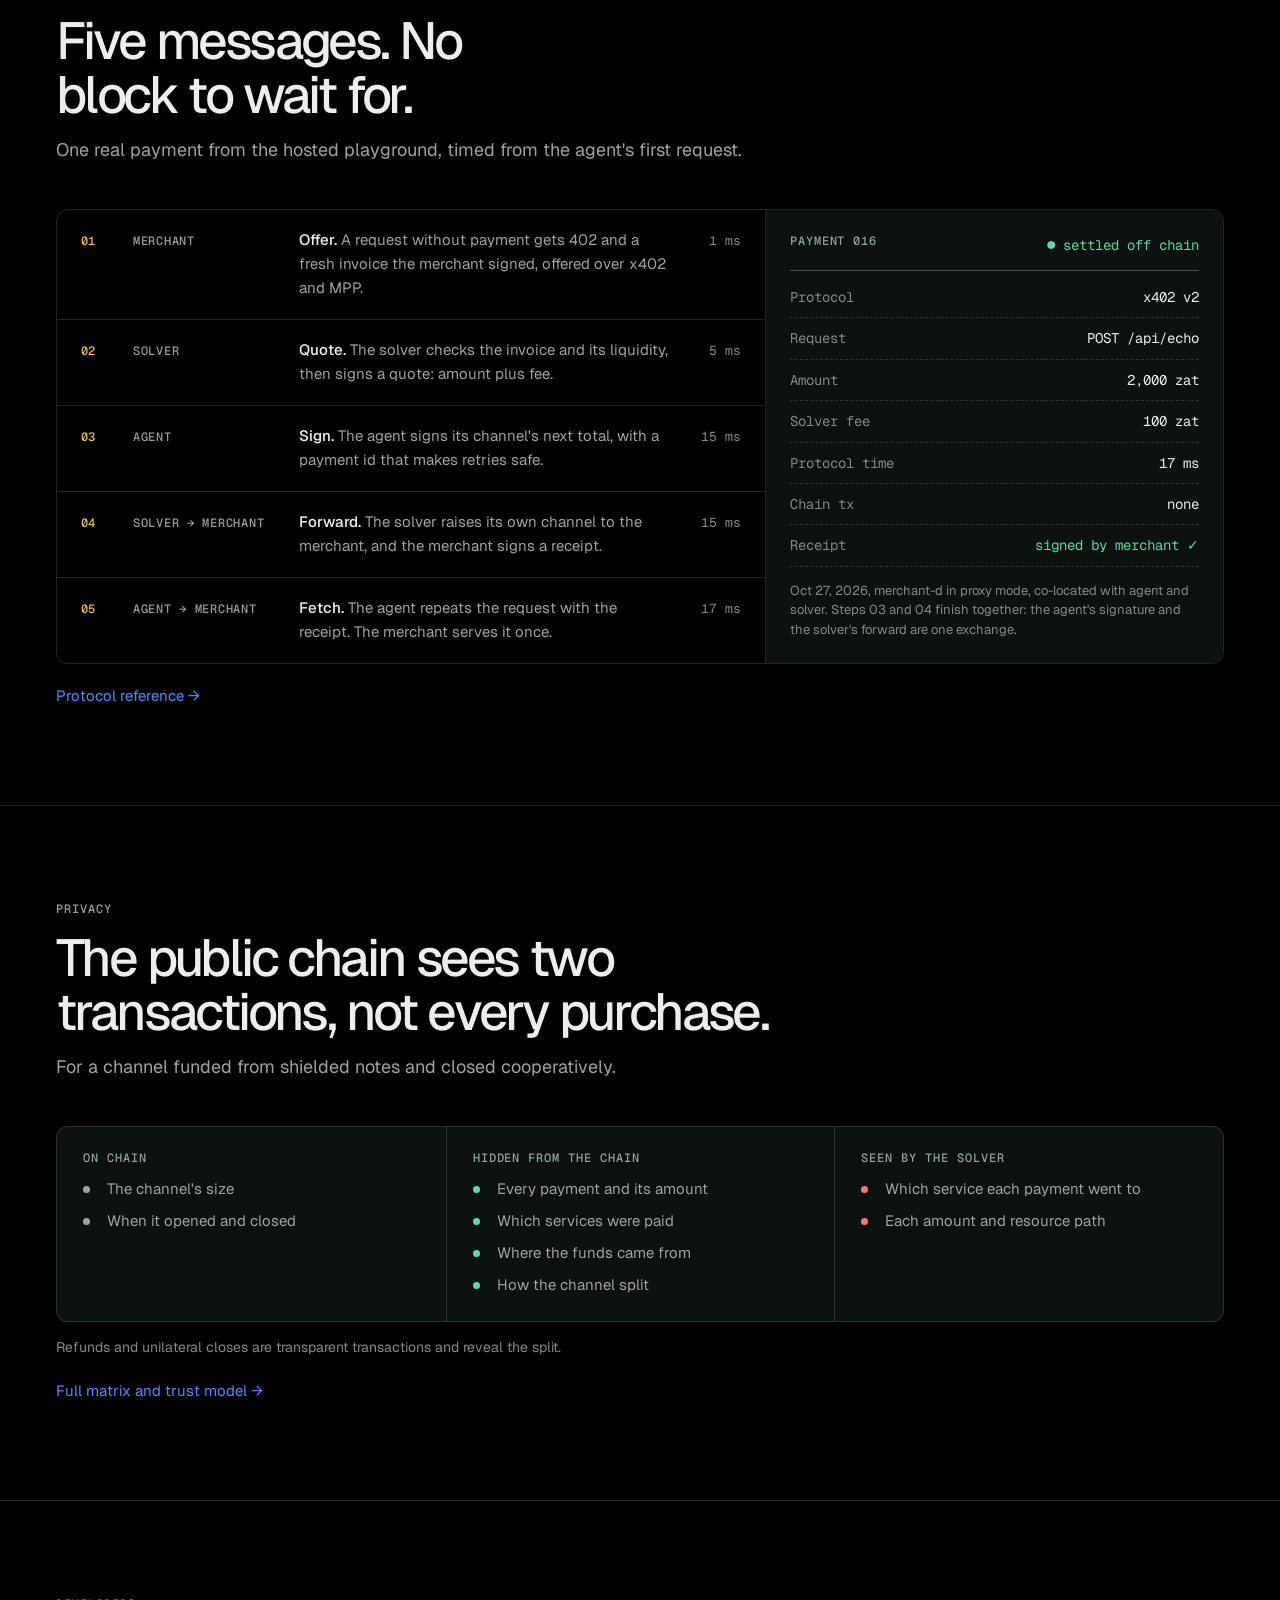
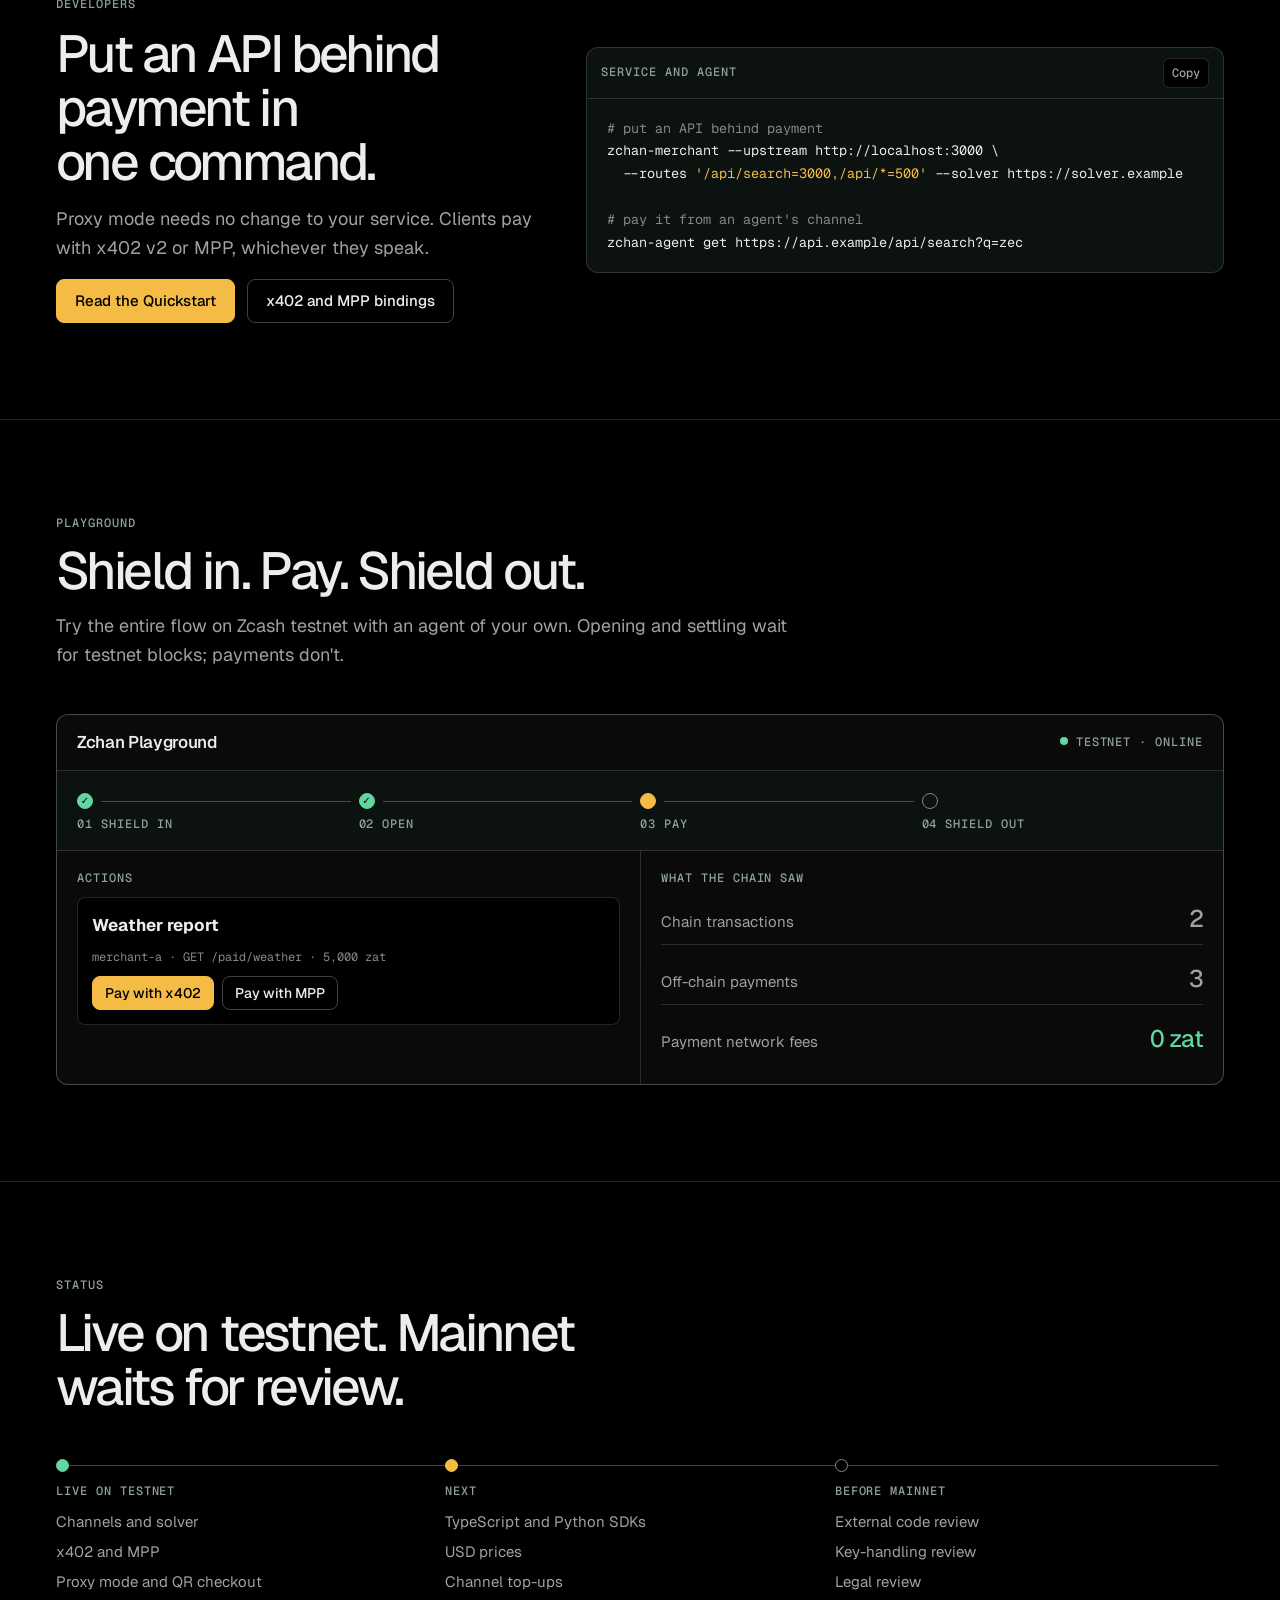
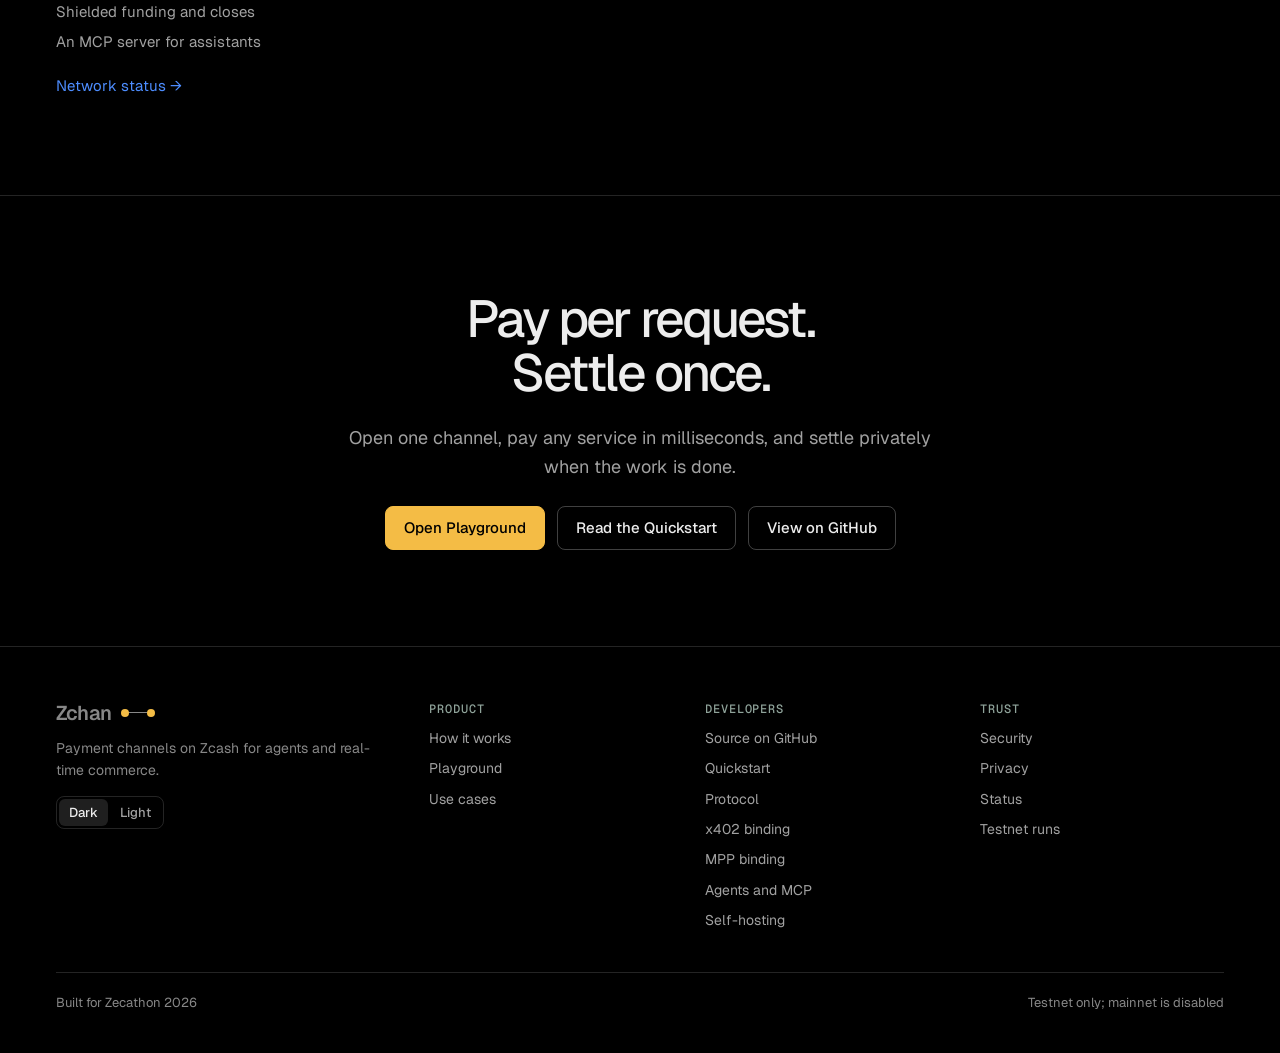
==== commit 3b636e98: "Link the GitHub repository; install with cargo install --git The landing, docs and status pages link" ====
--- a/site/index.html
+++ b/site/index.html
@@ -366,6 +366,7 @@
       <a href="https://zchan.cash/docs/#quickstart">Docs</a>
       <a href="https://zchan.cash/docs/#security">Security</a>
       <a href="https://zchan.cash/status/">Status</a>
+      <a href="https://github.com/yinscode/zchan">GitHub</a>
     </nav>
     <div class="right">
       <a class="btn sm" href="https://zchan.cash/docs/#quickstart">Start building</a>
@@ -379,6 +380,7 @@
           <a href="https://zchan.cash/docs/#quickstart">Docs</a>
           <a href="https://zchan.cash/docs/#security">Security</a>
           <a href="https://zchan.cash/status/">Status</a>
+          <a href="https://github.com/yinscode/zchan">GitHub</a>
         </div>
       </details>
     </div>
@@ -730,7 +732,7 @@
     <div class="wrap">
       <h2>Pay per request.<br>Settle once.</h2>
       <p>Open one channel, pay any service in milliseconds, and settle privately when the work is done.</p>
-      <div class="cta"><a class="btn primary" href="https://zchan.cash/play">Open Playground</a><a class="btn" href="https://zchan.cash/docs/#quickstart">Read the Quickstart</a></div>
+      <div class="cta"><a class="btn primary" href="https://zchan.cash/play">Open Playground</a><a class="btn" href="https://zchan.cash/docs/#quickstart">Read the Quickstart</a><a class="btn" href="https://github.com/yinscode/zchan">View on GitHub</a></div>
     </div>
   </section>
 </main>
@@ -747,7 +749,7 @@
         </div>
       </div>
       <div><h4>Product</h4><ul><li><a href="#product">How it works</a></li><li><a href="https://zchan.cash/play">Playground</a></li><li><a href="https://zchan.cash/docs/#use-cases">Use cases</a></li></ul></div>
-      <div><h4>Developers</h4><ul><li><a href="https://zchan.cash/docs/#quickstart">Quickstart</a></li><li><a href="https://zchan.cash/docs/#design">Protocol</a></li><li><a href="https://zchan.cash/docs/#x402-zchannel">x402 binding</a></li><li><a href="https://zchan.cash/docs/#mpp-zchannel">MPP binding</a></li><li><a href="https://zchan.cash/docs/#deploy">Self-hosting</a></li></ul></div>
+      <div><h4>Developers</h4><ul><li><a href="https://github.com/yinscode/zchan">Source on GitHub</a></li><li><a href="https://zchan.cash/docs/#quickstart">Quickstart</a></li><li><a href="https://zchan.cash/docs/#design">Protocol</a></li><li><a href="https://zchan.cash/docs/#x402-zchannel">x402 binding</a></li><li><a href="https://zchan.cash/docs/#mpp-zchannel">MPP binding</a></li><li><a href="https://zchan.cash/docs/#agents">Agents and MCP</a></li><li><a href="https://zchan.cash/docs/#deploy">Self-hosting</a></li></ul></div>
       <div><h4>Trust</h4><ul><li><a href="https://zchan.cash/docs/#security">Security</a></li><li><a href="https://zchan.cash/docs/#privacy">Privacy</a></li><li><a href="https://zchan.cash/status/">Status</a></li><li><a href="https://zchan.cash/docs/#testnet">Testnet runs</a></li></ul></div>
     </div>
     <div class="base"><span>Built for Zecathon 2026</span><span>Testnet only; mainnet is disabled</span></div>
